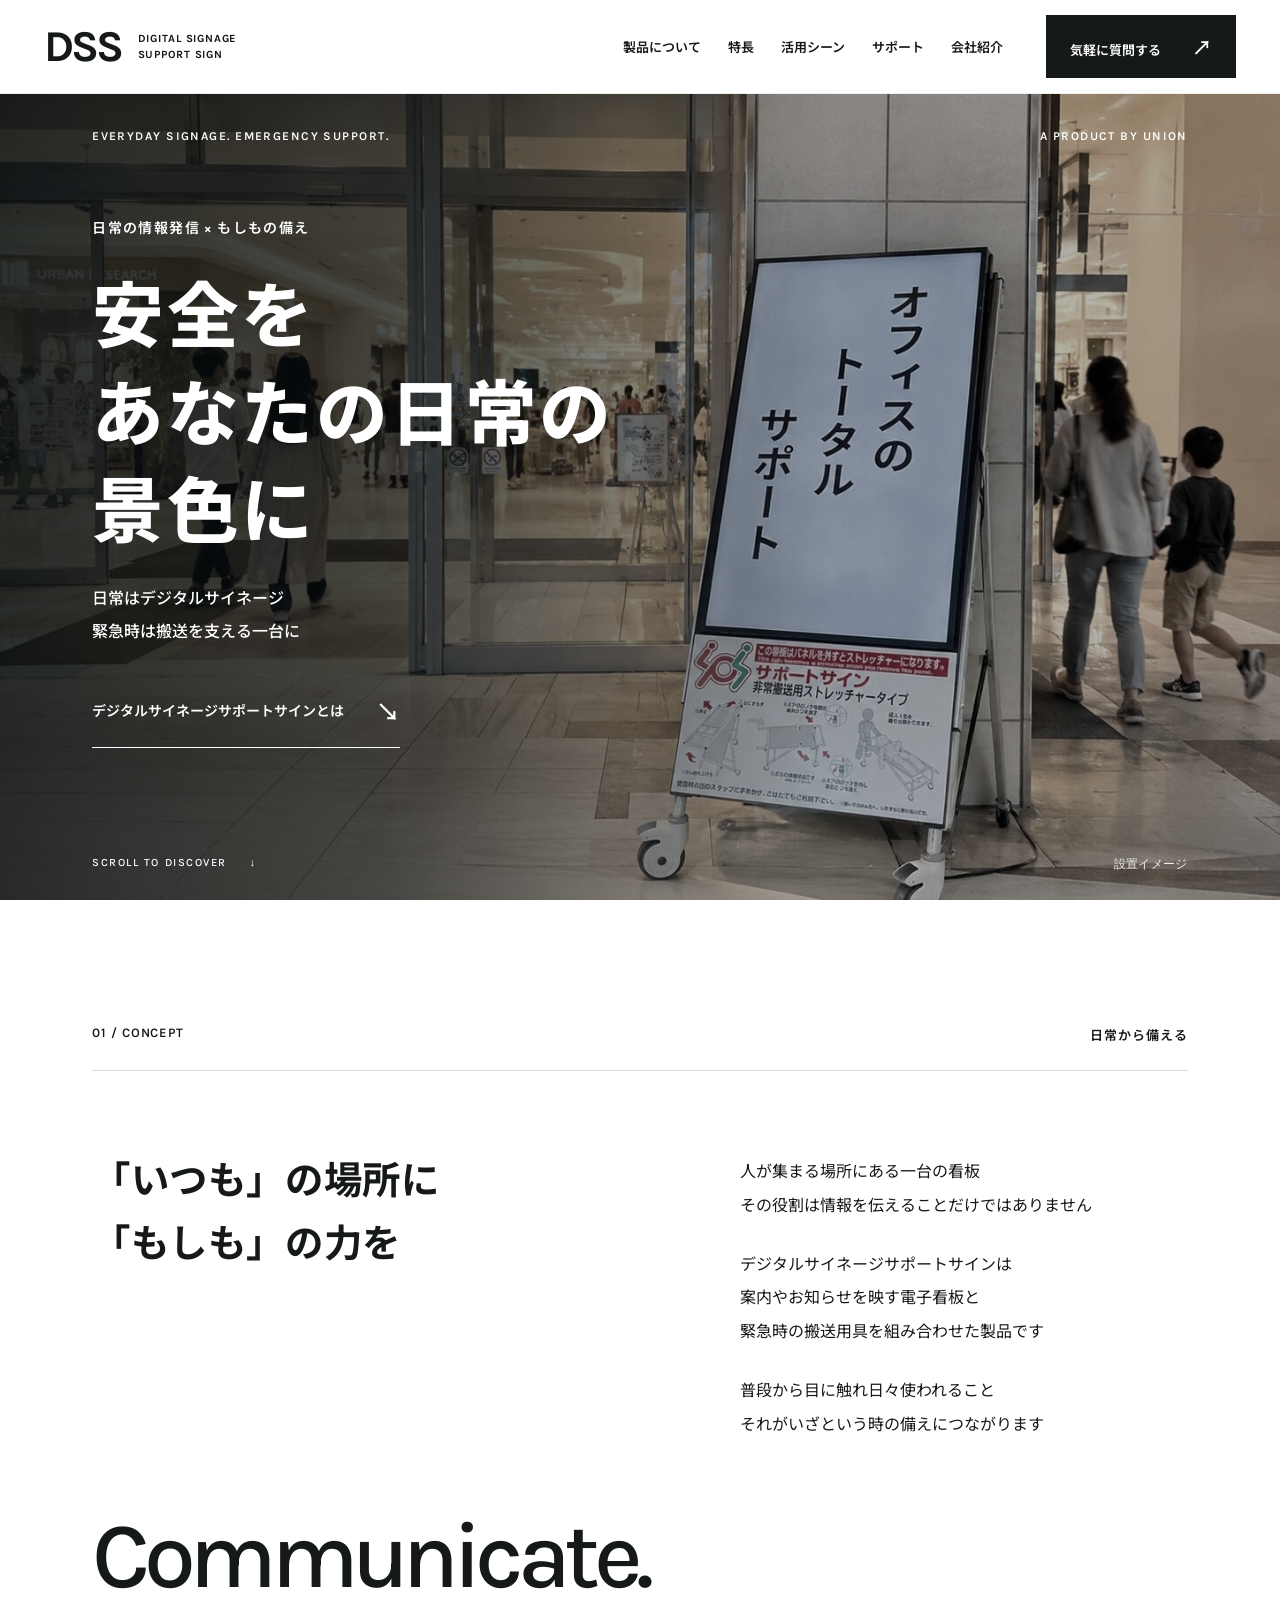
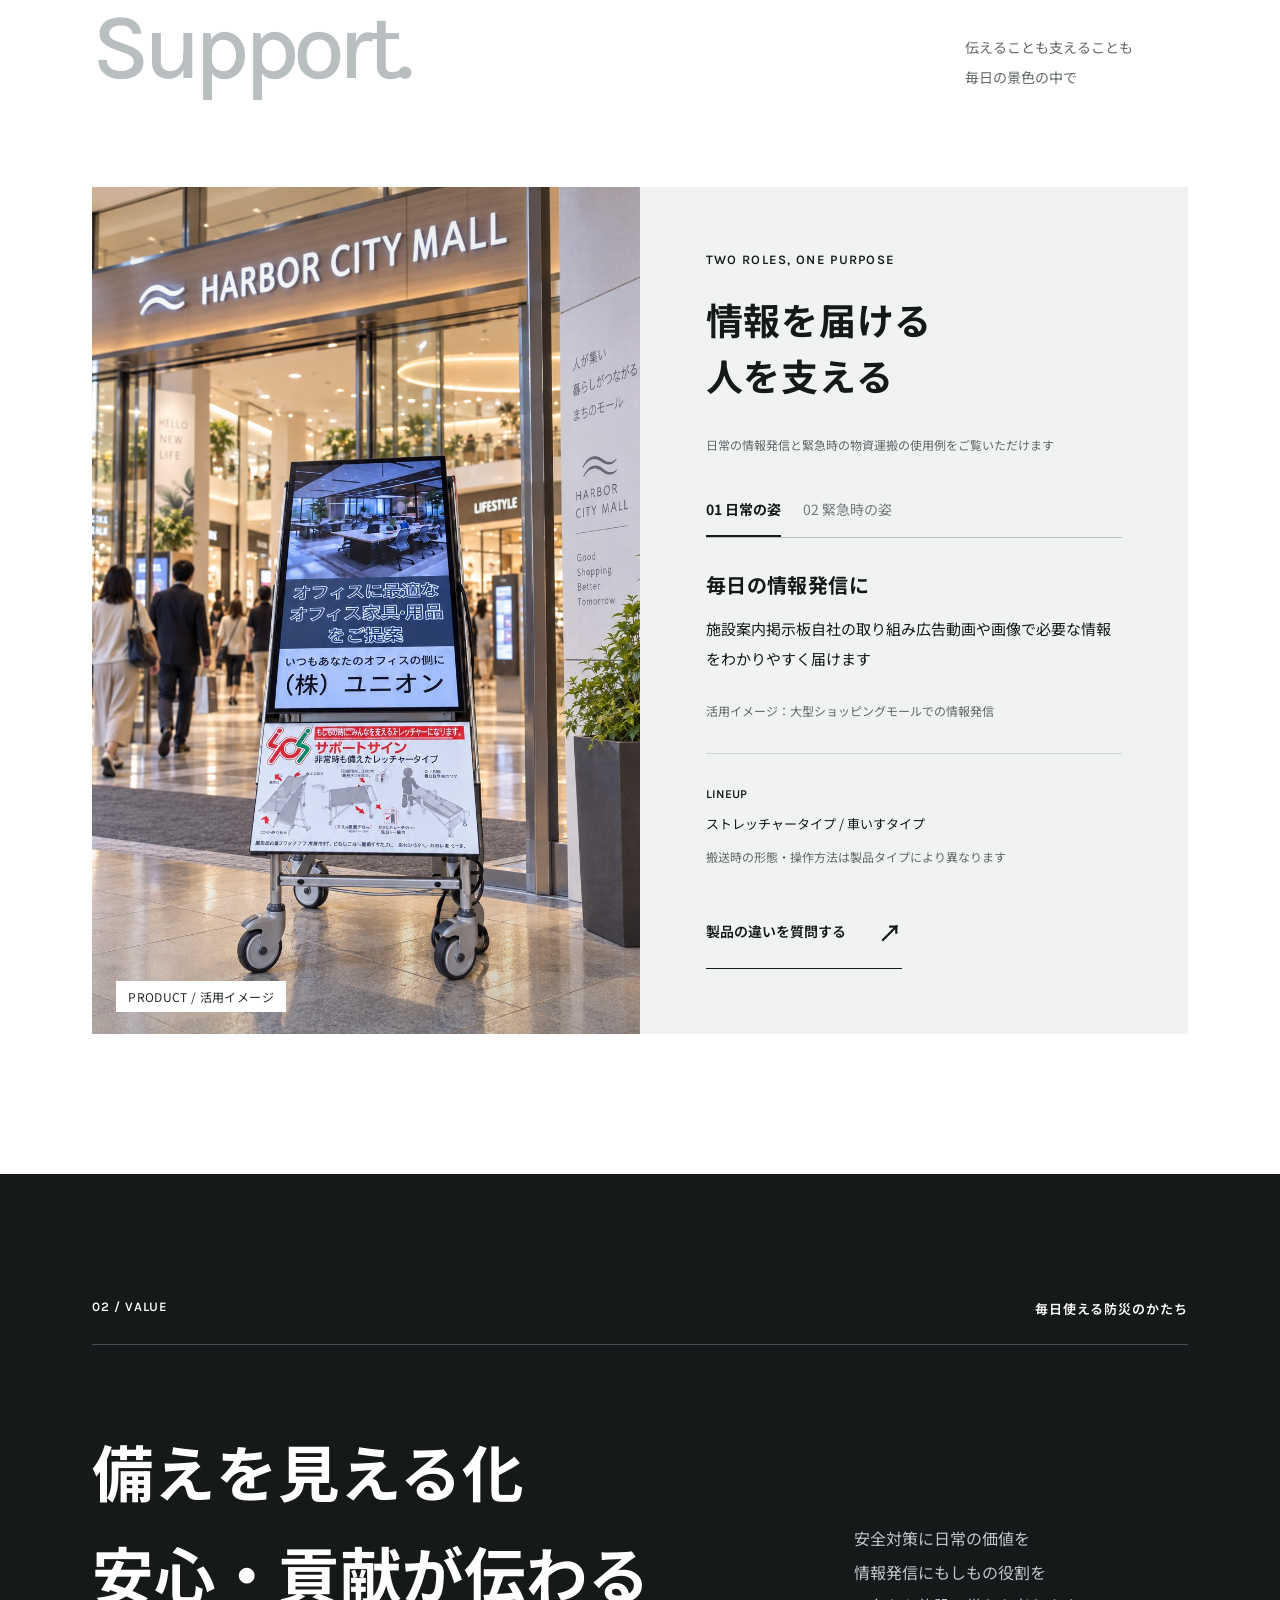
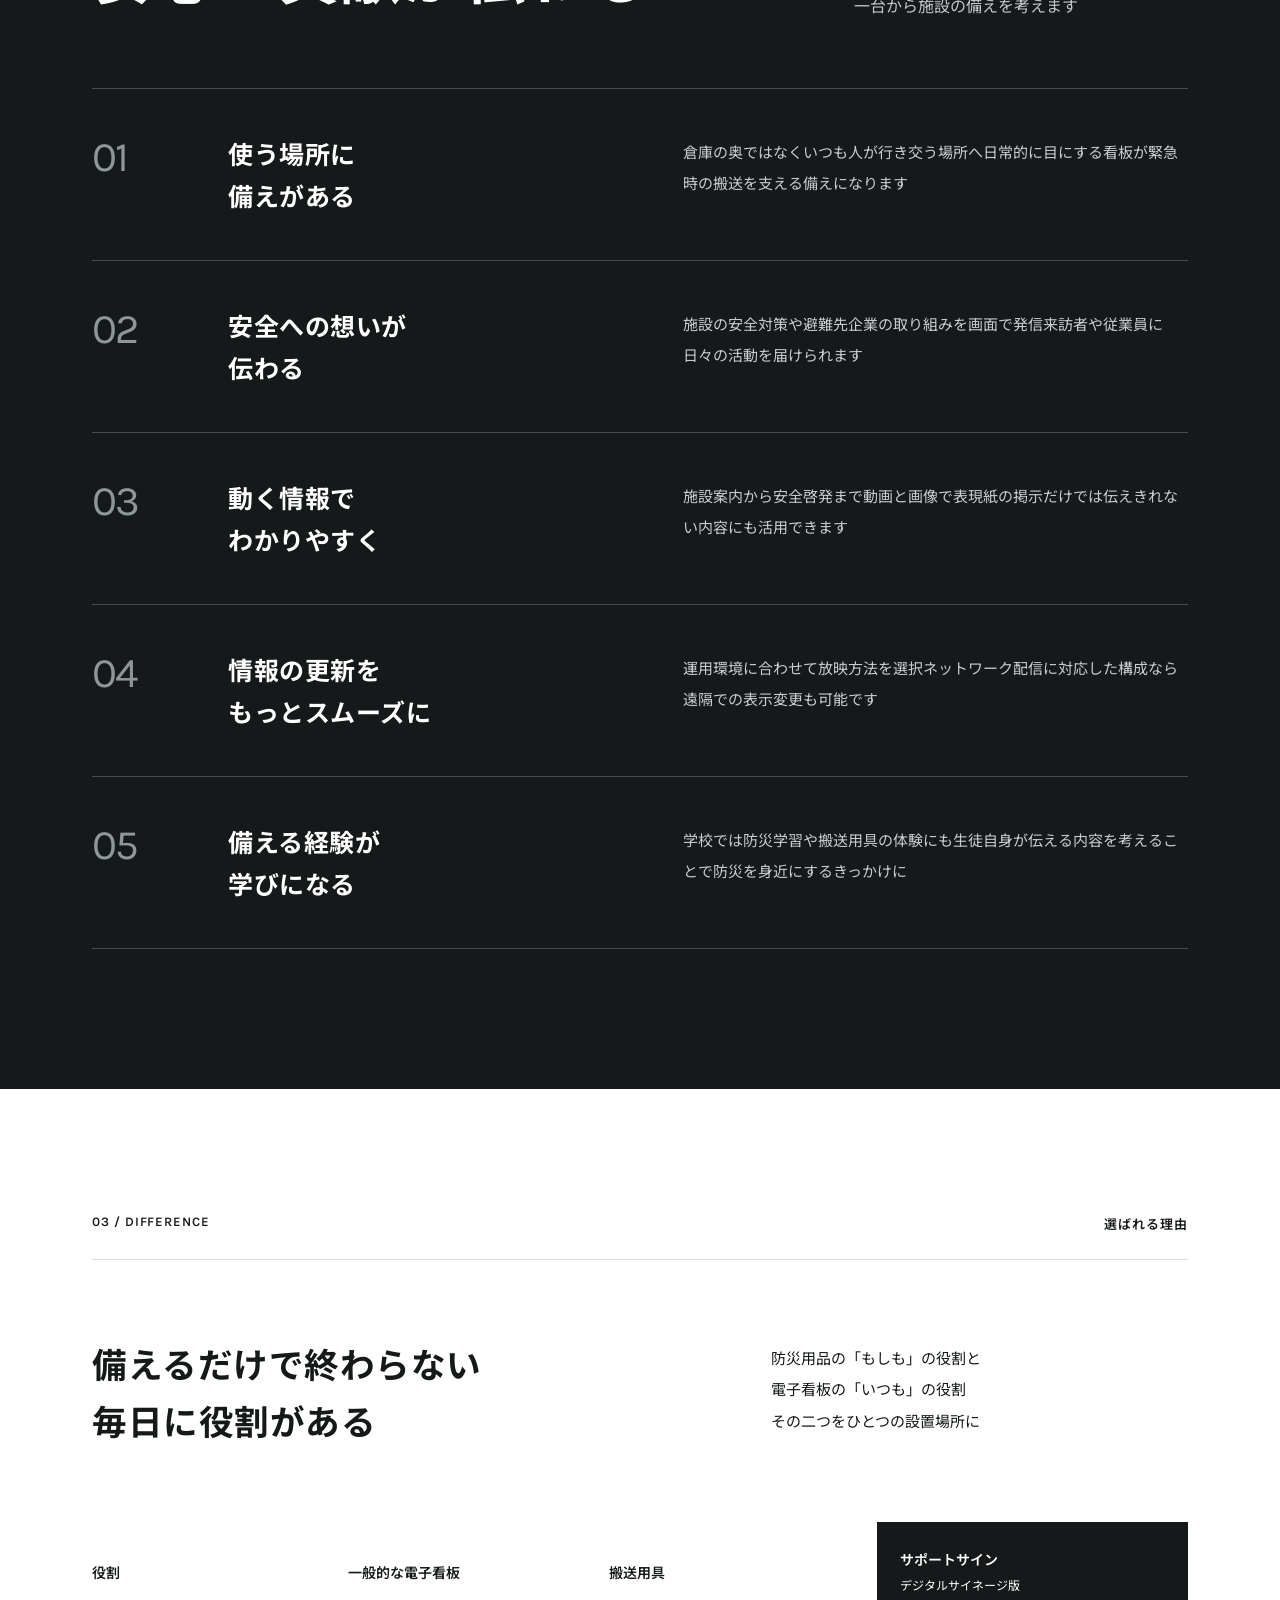
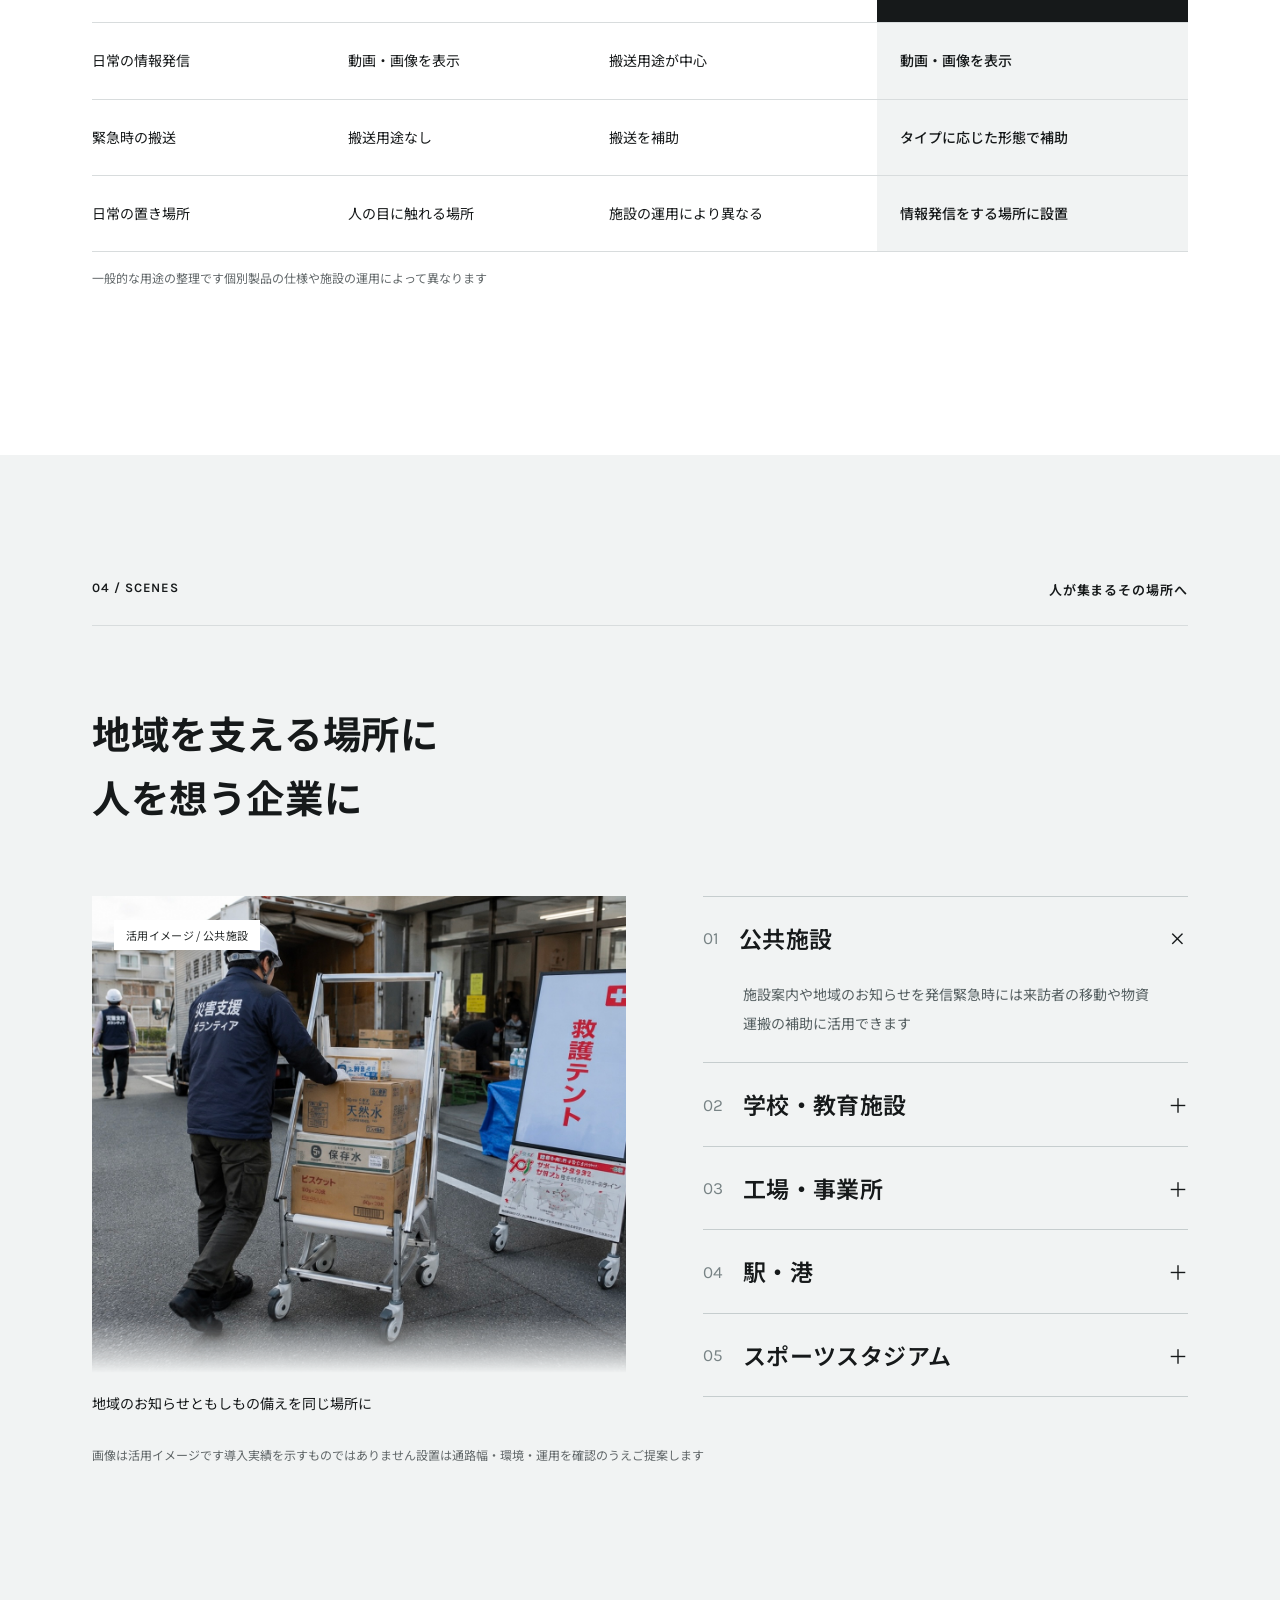
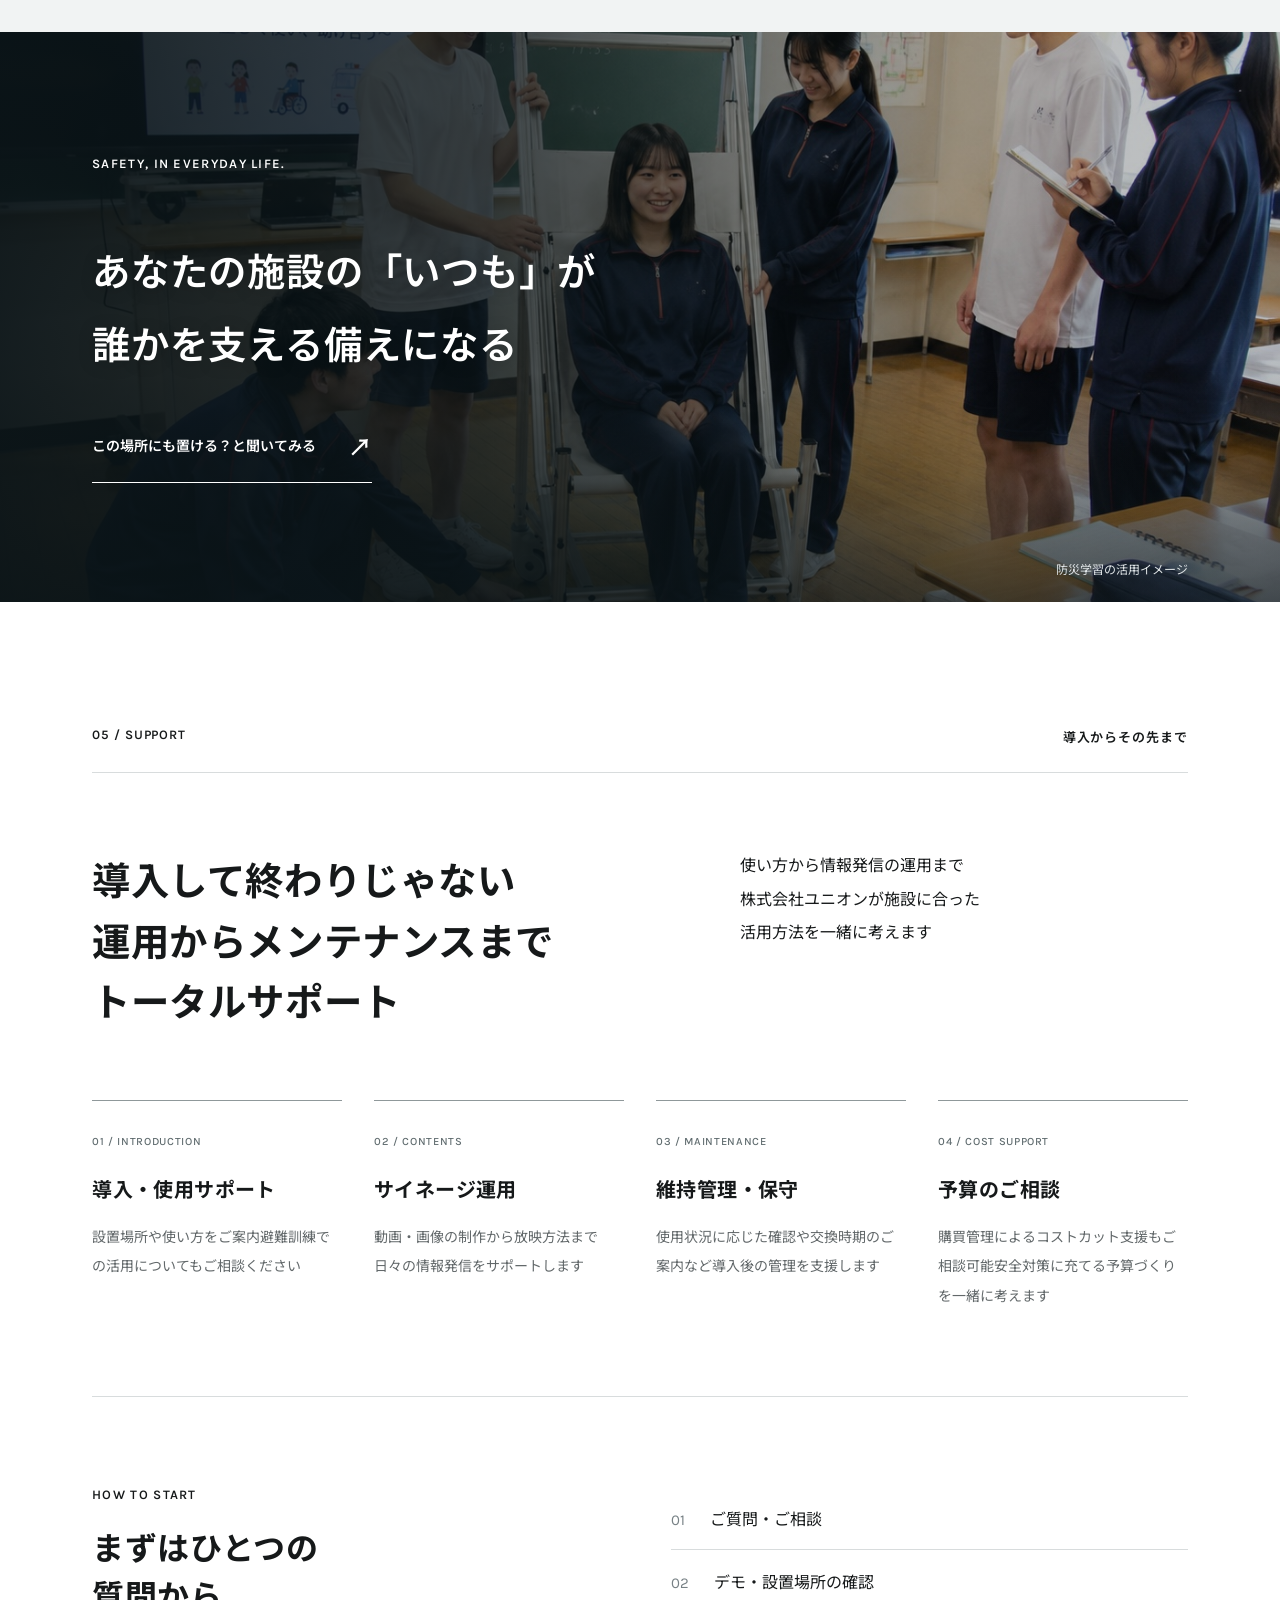
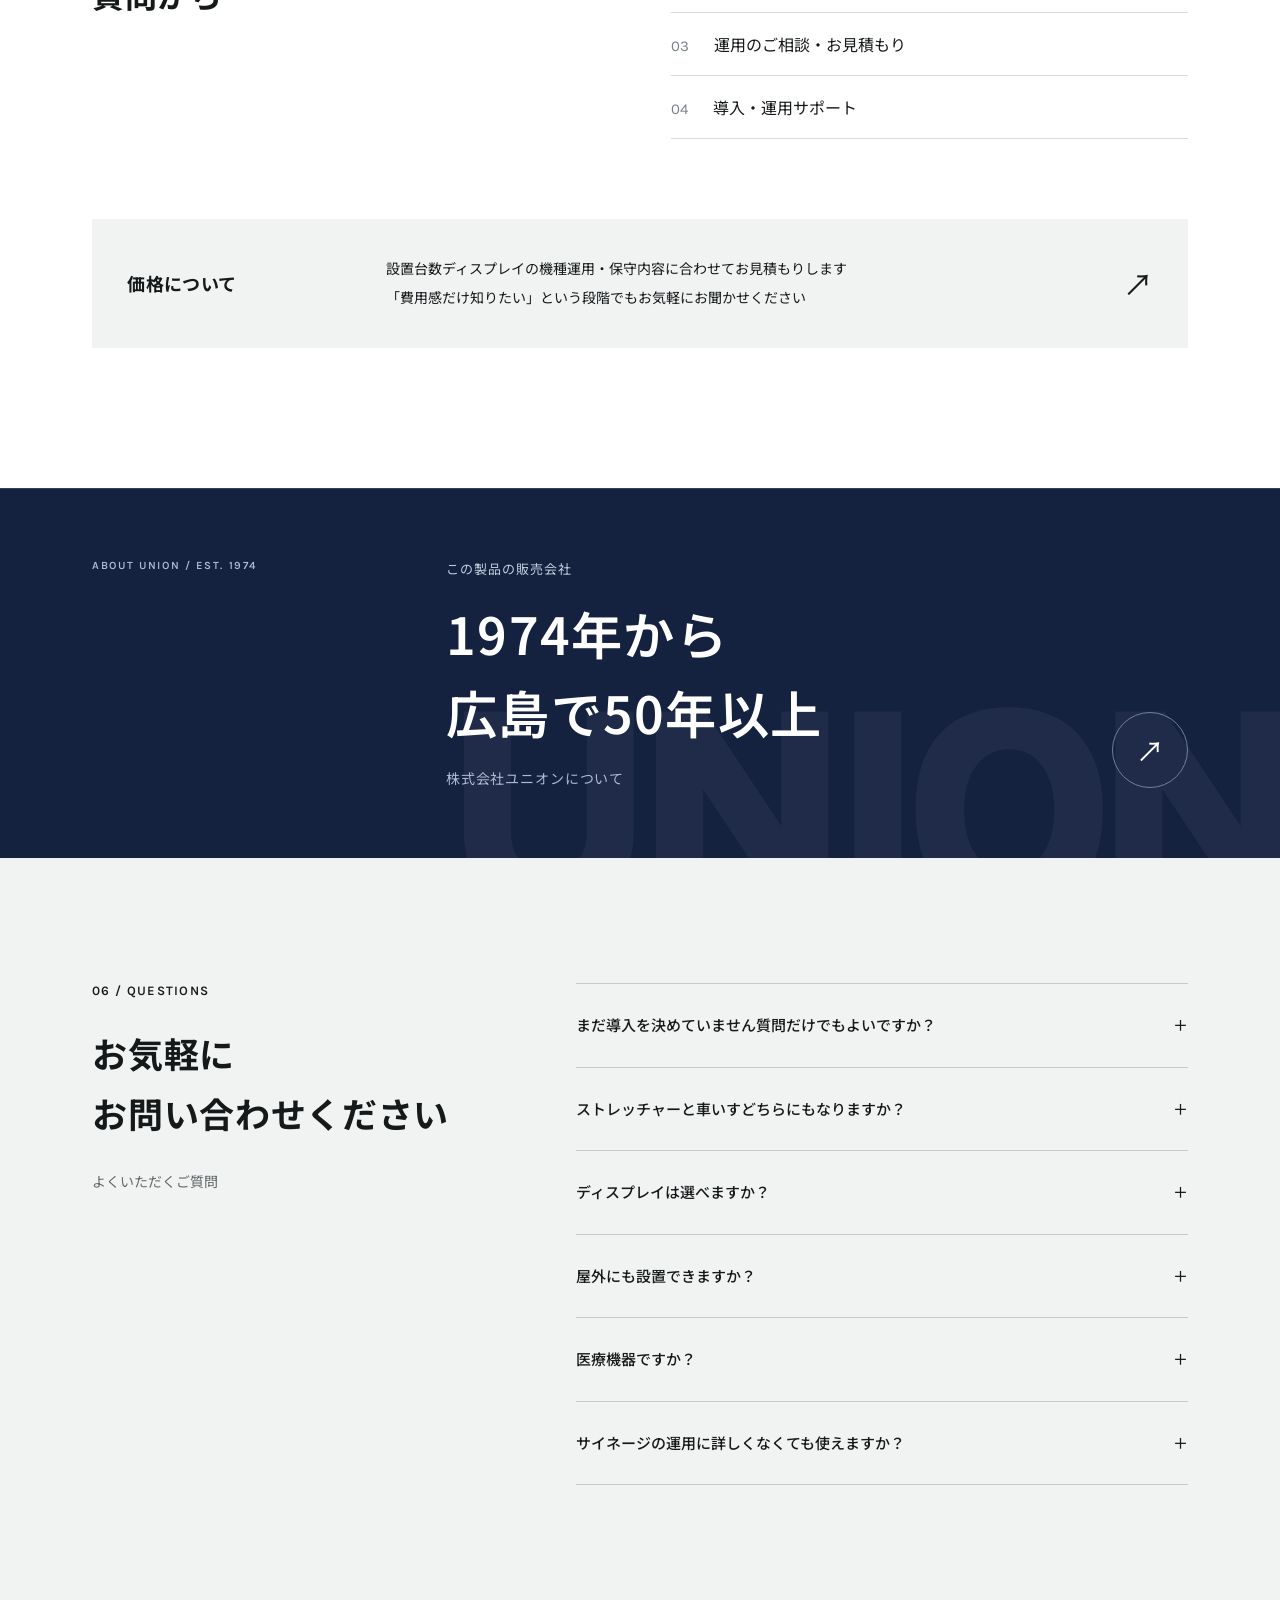
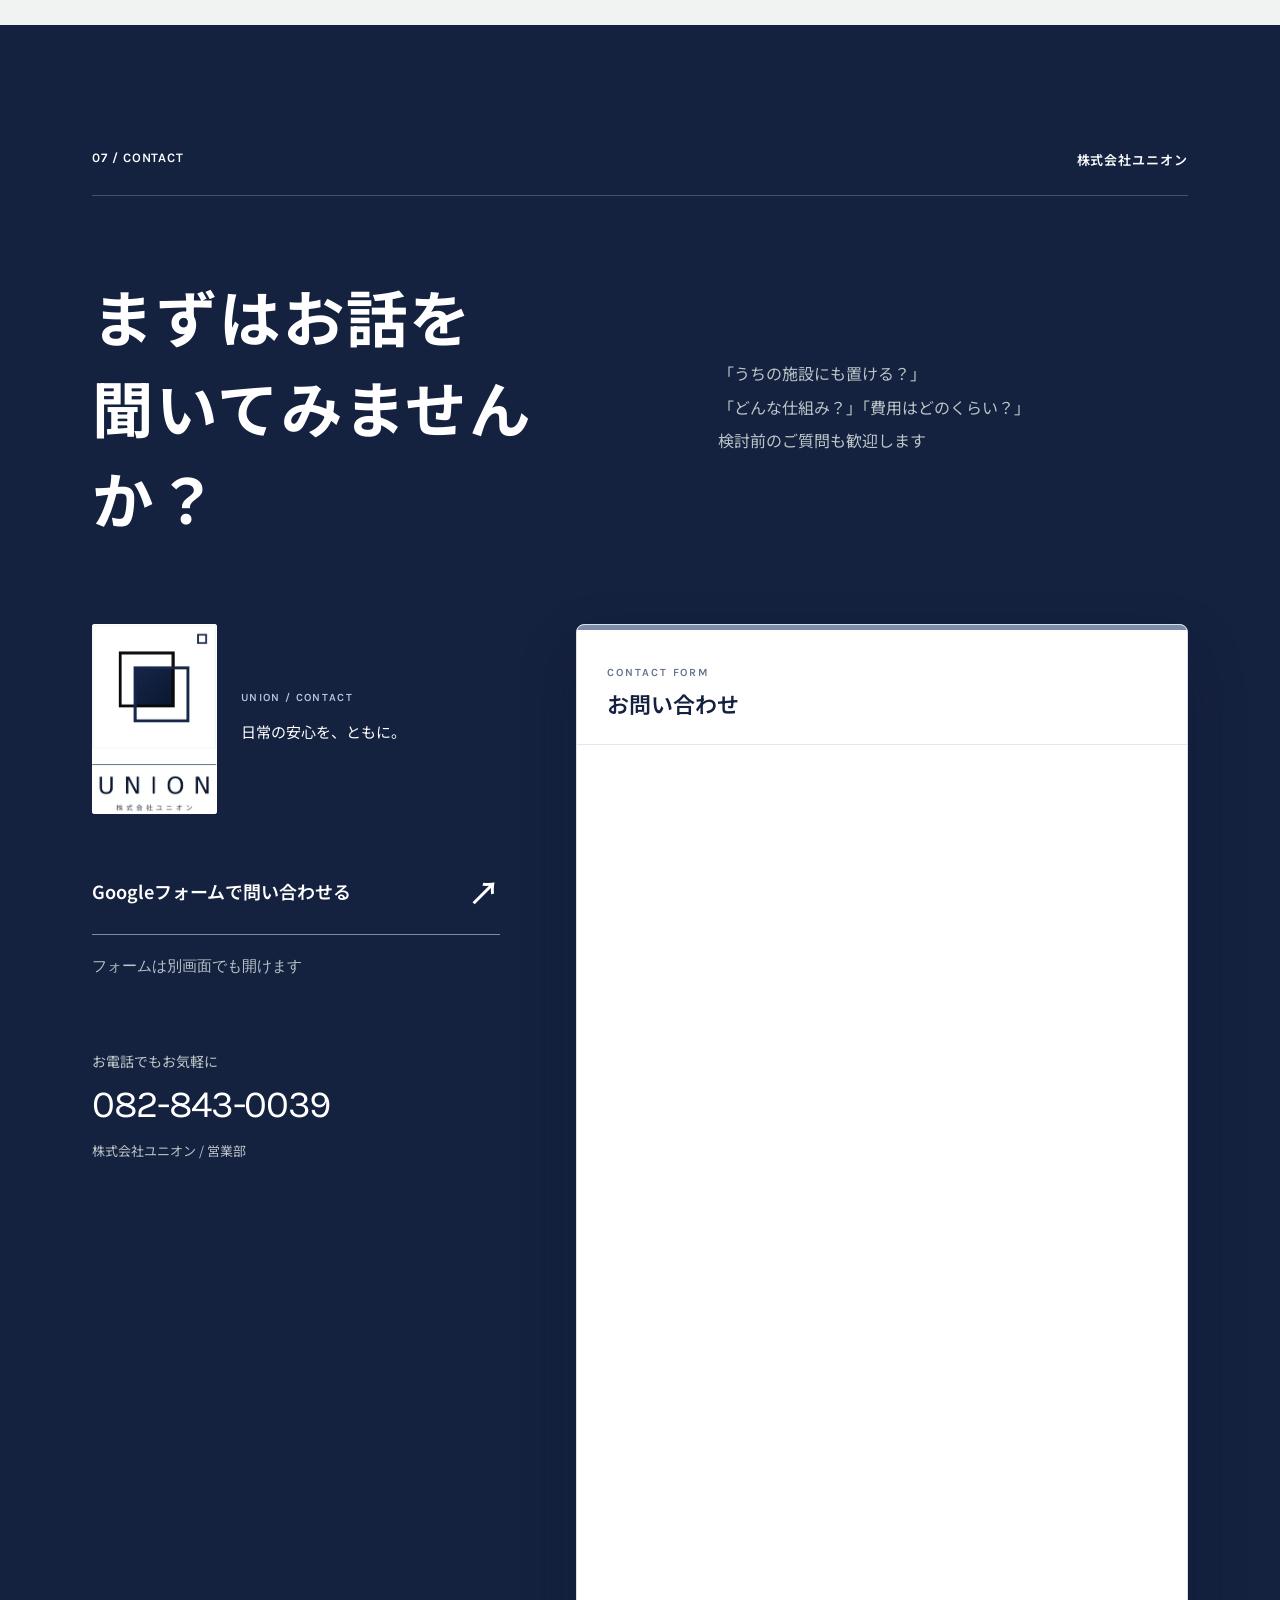
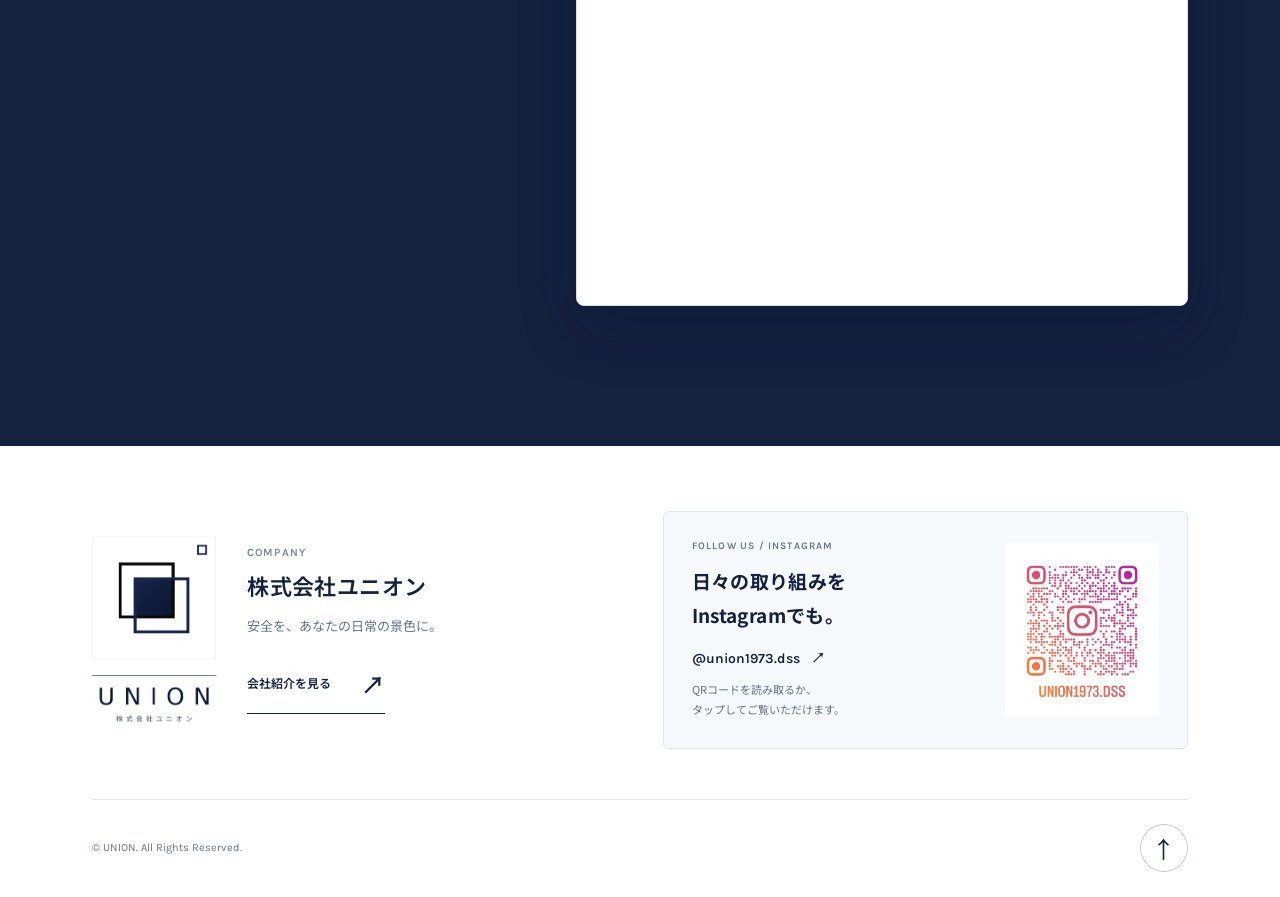
==== index.html @ e6a0b2c6 "Refine Union profile copy typography and hero motion" ====
<!doctype html>
<html lang="ja">
<head><!-- Google tag (gtag.js) -->
<script async src="https://www.googletagmanager.com/gtag/js?id=G-GKJ5CT59DS"></script>
<script>
  window.dataLayer = window.dataLayer || [];
  function gtag(){dataLayer.push(arguments);}
  gtag('js', new Date());

  gtag('config', 'G-GKJ5CT59DS');
</script><meta charset="UTF-8"><meta name="viewport" content="width=device-width,initial-scale=1"><meta name="theme-color" content="#141718"><title>デジタルサイネージサポートサイン｜安全をあなたの日常の景色に｜株式会社ユニオン</title><meta name="description" content="日常はデジタルサイネージ緊急時は搬送を支えるサポートサイン公共施設・学校・工場の情報発信ともしもの備えを一台に株式会社ユニオンへお気軽にご質問ください"><link rel="icon" href="assets/favicon.svg" type="image/svg+xml"><link rel="stylesheet" href="style.css?v=20260916-union1"><script src="app.js" defer></script><meta name="google-site-verification" content="ZKqMYV4-run-HUmm81ju7Zc-xpolC3CdkgN3Vyet49Q" /></head>
<body>
<a class="skip" href="#main">本文へ移動</a>
<header class="header"><a class="brand" href="#" aria-label="DSS トップ"><b>DSS</b><span class="brand-name">DIGITAL SIGNAGE<br>SUPPORT SIGN</span></a><nav class="desktop-nav" aria-label="メインメニュー"><a href="#about">製品について</a><a href="#value">特長</a><a href="#scenes">活用シーン</a><a href="#support">サポート</a><a href="company/">会社紹介</a><a class="header-contact" href="#contact">気軽に質問する <span>↗</span></a></nav><button class="menu-toggle" aria-expanded="false" aria-controls="mobile-nav" aria-label="メニューを開く"><span></span><span></span></button></header>
<nav id="mobile-nav" class="mobile-nav" aria-label="モバイルメニュー" hidden><a href="#about">製品について</a><a href="#value">特長</a><a href="#scenes">活用シーン</a><a href="#support">サポート</a><a href="company/">株式会社ユニオンについて</a><a href="#contact">製品について質問する ↗</a></nav>
<main id="main">
<section class="hero" aria-labelledby="hero-title"><img class="hero-image" src="assets/entrance.jpeg" alt="大型商業施設の入口に設置されたデジタルサイネージサポートサインの活用イメージ" fetchpriority="high"><div class="hero-shade"></div><div class="hero-top"><span>EVERYDAY SIGNAGE. EMERGENCY SUPPORT.</span><span>A PRODUCT BY UNION</span></div><div class="hero-copy"><p class="eyebrow light">日常の情報発信 × もしもの備え</p><h1 id="hero-title">安全を<br>あなたの日常の<br>景色に</h1><p class="hero-description">日常はデジタルサイネージ<br>緊急時は搬送を支える一台に</p><a class="text-link light-link" href="#about">デジタルサイネージサポートサインとは <span>↘</span></a></div><div class="hero-bottom"><a href="#about">SCROLL TO DISCOVER <span>↓</span></a><span>設置イメージ</span></div></section>
<section id="about" class="section about"><div class="section-label"><span>01 / CONCEPT</span><span>日常から備える</span></div><div class="intro-grid"><h2 class="large-heading">「いつも」の場所に<br>「もしも」の力を</h2><div class="intro-copy"><p>人が集まる場所にある一台の看板<br>その役割は情報を伝えることだけではありません</p><p>デジタルサイネージサポートサインは<br class="pc">案内やお知らせを映す電子看板と<br class="pc">緊急時の搬送用具を組み合わせた製品です</p><p>普段から目に触れ日々使われること<br>それがいざという時の備えにつながります</p></div></div><div class="concept-bottom"><span class="large-english">Communicate.<br><i>Support.</i></span><p>伝えることも支えることも<br>毎日の景色の中で</p></div>
<div class="product-showcase"><div class="product-photo"><img id="product-image" src="assets/daily-use-image.jpeg" alt="大型ショッピングモール入口でデジタルサイネージサポートサインを活用するイメージ" loading="lazy"><span class="photo-tag">PRODUCT / 活用イメージ</span></div><div class="product-story"><span class="eyebrow">TWO ROLES, ONE PURPOSE</span><h3>情報を届ける<br>人を支える</h3><p class="small-note">日常の情報発信と緊急時の物資運搬の使用例をご覧いただけます</p><div class="mode-control" role="group" aria-label="製品の用途を切り替え"><button type="button" class="active" data-mode="daily" aria-pressed="true">01 日常の姿</button><button type="button" data-mode="emergency" aria-pressed="false">02 緊急時の姿</button></div><div aria-live="polite"><h4 id="mode-title">毎日の情報発信に</h4><p id="mode-copy">施設案内掲示板自社の取り組み広告動画や画像で必要な情報をわかりやすく届けます</p><p id="mode-note" class="small-note">活用イメージ：大型ショッピングモールでの情報発信</p></div><div class="product-meta"><span>LINEUP</span><p>ストレッチャータイプ / 車いすタイプ</p></div><p class="small-note">搬送時の形態・操作方法は製品タイプにより異なります</p><a class="text-link" href="#contact">製品の違いを質問する <span>↗</span></a></div></div></section>
<section id="value" class="value-section section"><div class="section-label"><span>02 / VALUE</span><span>毎日使える防災のかたち</span></div><div class="value-heading"><h2 class="large-heading">備えを見える化<br>安心・貢献が伝わる</h2><p>安全対策に日常の価値を<br>情報発信にもしもの役割を<br>一台から施設の備えを考えます</p></div><div class="value-rows"><article><span class="row-number">01</span><h3>使う場所に<br>備えがある</h3><p>倉庫の奥ではなくいつも人が行き交う場所へ日常的に目にする看板が緊急時の搬送を支える備えになります</p></article><article><span class="row-number">02</span><h3>安全への想いが<br>伝わる</h3><p>施設の安全対策や避難先企業の取り組みを画面で発信来訪者や従業員に日々の活動を届けられます</p></article><article><span class="row-number">03</span><h3>動く情報で<br>わかりやすく</h3><p>施設案内から安全啓発まで動画と画像で表現紙の掲示だけでは伝えきれない内容にも活用できます</p></article><article><span class="row-number">04</span><h3>情報の更新を<br>もっとスムーズに</h3><p>運用環境に合わせて放映方法を選択ネットワーク配信に対応した構成なら遠隔での表示変更も可能です</p></article><article><span class="row-number">05</span><h3>備える経験が<br>学びになる</h3><p>学校では防災学習や搬送用具の体験にも生徒自身が伝える内容を考えることで防災を身近にするきっかけに</p></article></div></section>
<section class="section difference"><div class="section-label"><span>03 / DIFFERENCE</span><span>選ばれる理由</span></div><div class="intro-grid"><h2 class="large-heading">備えるだけで終わらない<br>毎日に役割がある</h2><p>防災用品の「もしも」の役割と<br>電子看板の「いつも」の役割<br>その二つをひとつの設置場所に</p></div><div class="comparison-wrap"><table><caption class="sr-only">日常の役割と緊急時の役割の比較</caption><thead><tr><th scope="col">役割</th><th scope="col">一般的な電子看板</th><th scope="col">搬送用具</th><th scope="col">サポートサイン<br><span>デジタルサイネージ版</span></th></tr></thead><tbody><tr><th scope="row">日常の情報発信</th><td>動画・画像を表示</td><td>搬送用途が中心</td><td>動画・画像を表示</td></tr><tr><th scope="row">緊急時の搬送</th><td>搬送用途なし</td><td>搬送を補助</td><td>タイプに応じた形態で補助</td></tr><tr><th scope="row">日常の置き場所</th><td>人の目に触れる場所</td><td>施設の運用により異なる</td><td>情報発信をする場所に設置</td></tr></tbody></table></div><p class="small-note">一般的な用途の整理です個別製品の仕様や施設の運用によって異なります</p></section>
<section id="scenes" class="scenes section"><div class="section-label"><span>04 / SCENES</span><span>人が集まるその場所へ</span></div><h2 class="large-heading">地域を支える場所に<br>人を想う企業に</h2><div class="scene-layout"><div class="scene-visual"><img src="assets/community-new.jpeg" alt="地域の支援拠点でサポートサインを活用するイメージ" loading="lazy" id="scene-image"><span class="photo-tag" id="scene-image-label">活用イメージ / 公共施設</span><p id="scene-caption">地域のお知らせともしもの備えを同じ場所に</p></div><div class="scene-list"><details open data-scene="public"><summary><span>01</span><h3>公共施設</h3><i>＋</i></summary><p>施設案内や地域のお知らせを発信緊急時には来訪者の移動や物資運搬の補助に活用できます</p></details><details data-scene="school"><summary><span>02</span><h3>学校・教育施設</h3><i>＋</i></summary><p>行事の案内や生徒の活動を紹介防災学習や車いす体験など日常の学びにもつながります</p></details><details data-scene="factory"><summary><span>03</span><h3>工場・事業所</h3><i>＋</i></summary><p>安全目標連絡事項企業の取り組みを共有従業員や来訪者が集まる場所で搬送への備えも兼ねます</p></details><details data-scene="transport"><summary><span>04</span><h3>駅・港</h3><i>＋</i></summary><p>利用案内や地域の情報を発信人の往来がある十分な設置スペースを確保できる場所への導入をご相談いただけます</p></details><details data-scene="stadium"><summary><span>05</span><h3>スポーツスタジアム</h3><i>＋</i></summary><p>イベント案内や安全啓発の表示に救護拠点の案内と搬送の補助など施設の運用に合わせた活用を考えます</p></details></div></div><p class="small-note">画像は活用イメージです導入実績を示すものではありません設置は通路幅・環境・運用を確認のうえご提案します</p></section>
<section class="statement statement-photo"><img class="statement-image" src="assets/learning-new.jpeg" alt="学校でサポートサインを使った車いす体験のイメージ" loading="lazy" width="1402" height="1122"><div class="statement-overlay" aria-hidden="true"></div><p class="eyebrow">SAFETY, IN EVERYDAY LIFE.</p><h2>あなたの施設の「いつも」が<br>誰かを支える備えになる</h2><a class="text-link light-link" href="#contact">この場所にも置ける？と聞いてみる <span>↗</span></a><span class="statement-photo-label">防災学習の活用イメージ</span></section>
<section id="support" class="section support"><div class="section-label"><span>05 / SUPPORT</span><span>導入からその先まで</span></div><div class="intro-grid"><h2 class="large-heading">導入して終わりじゃない<br>運用からメンテナンスまで<br>トータルサポート</h2><p>使い方から情報発信の運用まで<br>株式会社ユニオンが施設に合った<br>活用方法を一緒に考えます</p></div><div class="support-grid"><article><span>01 / INTRODUCTION</span><h3>導入・使用サポート</h3><p>設置場所や使い方をご案内避難訓練での活用についてもご相談ください</p></article><article><span>02 / CONTENTS</span><h3>サイネージ運用</h3><p>動画・画像の制作から放映方法まで日々の情報発信をサポートします</p></article><article><span>03 / MAINTENANCE</span><h3>維持管理・保守</h3><p>使用状況に応じた確認や交換時期のご案内など導入後の管理を支援します</p></article><article><span>04 / COST SUPPORT</span><h3>予算のご相談</h3><p>購買管理によるコストカット支援もご相談可能安全対策に充てる予算づくりを一緒に考えます</p></article></div><div class="flow"><div><span class="eyebrow">HOW TO START</span><h3>まずはひとつの<br>質問から</h3></div><ol><li><span>01</span>ご質問・ご相談</li><li><span>02</span>デモ・設置場所の確認</li><li><span>03</span>運用のご相談・お見積もり</li><li><span>04</span>導入・運用サポート</li></ol></div><div class="price-note"><h3>価格について</h3><p>設置台数ディスプレイの機種運用・保守内容に合わせてお見積もりします<br>「費用感だけ知りたい」という段階でもお気軽にお聞かせください</p><a href="#contact" aria-label="価格について質問する">↗</a></div></section>
<a class="company-banner" href="company/" aria-label="株式会社ユニオンの会社紹介ページを見る"><span class="company-banner-index">ABOUT UNION / EST. 1974</span><span class="company-banner-copy"><small>この製品の販売会社</small><strong>1974年から<br>広島で50年以上</strong><span>株式会社ユニオンについて</span></span><span class="company-banner-arrow" aria-hidden="true">↗</span></a>
<section id="faq" class="section faq"><div class="faq-heading"><span class="eyebrow">06 / QUESTIONS</span><h2>お気軽に<br>お問い合わせください</h2><p>よくいただくご質問</p></div><div class="faq-list"><details><summary>まだ導入を決めていません質問だけでもよいですか？<span>＋</span></summary><p>もちろんです設置できる場所使い方費用感など気になることからお気軽にご相談ください</p></details><details><summary>ストレッチャーと車いすどちらにもなりますか？<span>＋</span></summary><p>ストレッチャータイプと車いすタイプがあり緊急時の形態や操作は製品タイプにより異なります用途に合うタイプをご案内します</p></details><details><summary>ディスプレイは選べますか？<span>＋</span></summary><p>43〜55インチの範囲でメーカーや機種をご相談いただけます適合する構成と放映方法を設置環境に合わせてご案内します</p></details><details><summary>屋外にも設置できますか？<span>＋</span></summary><p>設置環境と機器の仕様に応じた確認が必要です直射日光や強風が長時間当たる場所は避け通路の安全やスペースを確保できる場所をご相談ください</p></details><details><summary>医療機器ですか？<span>＋</span></summary><p>医療機器ではありません救護活動を補助する搬送用具です使用方法を確認し施設の救護・避難計画に合わせてご活用ください</p></details><details><summary>サイネージの運用に詳しくなくても使えますか？<span>＋</span></summary><p>使い方から動画や画像の制作放映までご相談いただけますご希望の運用に合わせてサポート内容をご提案します</p></details></div></section>
<section id="contact" class="contact section"><div class="section-label"><span>07 / CONTACT</span><span>株式会社ユニオン</span></div><div class="contact-intro"><h2>まずはお話を<br>聞いてみませんか？</h2><p>「うちの施設にも置ける？」<br>「どんな仕組み？」「費用はどのくらい？」<br>検討前のご質問も歓迎します</p></div><div class="contact-grid"><div class="contact-details"><div class="union-signature"><span class="union-logo-crop"><img src="assets/union-logo-original.jpg" alt="株式会社ユニオン ロゴ" width="1675" height="2048" loading="lazy"></span><div><span class="eyebrow">UNION / CONTACT</span><p>日常の安心を、ともに。</p></div></div><a class="contact-mail" href="https://docs.google.com/forms/d/e/1FAIpQLSdQvwUCY77L22IvAKcECpF384Vm-meFKupwjZma_bfVFzkHiA/viewform?usp=publish-editor" target="_blank" rel="noopener noreferrer">Googleフォームで問い合わせる <span>↗</span></a><p class="contact-address">フォームは別画面でも開けます</p><div class="phone"><span>お電話でもお気軽に</span><a href="tel:0828430039">082-843-0039</a><p>株式会社ユニオン / 営業部</p></div></div><div class="google-form-wrap"><div class="form-brand-heading"><span>CONTACT FORM</span><p>お問い合わせ</p></div><iframe src="https://docs.google.com/forms/d/e/1FAIpQLSdQvwUCY77L22IvAKcECpF384Vm-meFKupwjZma_bfVFzkHiA/viewform?embedded=true" title="デジタルサイネージサポートサイン お問い合わせフォーム" loading="lazy">読み込めない場合は、Googleフォームでお問い合わせください。</iframe></div></div></section>
</main>
<footer class="union-footer">
  <div class="union-company">
    <a class="union-logo-crop" href="https://www.bunguno-union.com/" target="_blank" rel="noopener noreferrer" aria-label="株式会社ユニオン 公式サイト（別画面で開く）"><img src="assets/union-logo-original.jpg" alt="株式会社ユニオン ロゴ" width="1675" height="2048" loading="lazy"></a>
    <div class="union-company-copy"><span class="eyebrow">COMPANY</span><h2>株式会社ユニオン</h2><p>安全を、あなたの日常の景色に。</p><a class="text-link" href="company/">会社紹介を見る <span>↗</span></a></div>
  </div>
  <a class="union-instagram" href="https://www.instagram.com/union1973.dss/" target="_blank" rel="noopener noreferrer" aria-label="株式会社ユニオンのInstagramを開く（別画面）">
    <div class="instagram-copy"><span class="eyebrow">FOLLOW US / INSTAGRAM</span><h3>日々の取り組みを<br>Instagramでも。</h3><span class="instagram-handle">@union1973.dss <span aria-hidden="true">↗</span></span><p>QRコードを読み取るか、<br>タップしてご覧いただけます。</p></div>
    <img class="instagram-qr" src="assets/union-instagram-qr.png" alt="Instagram @union1973.dss のQRコード" width="1782" height="2048" loading="lazy">
  </a>
  <div class="union-footer-bottom"><span>© UNION. All Rights Reserved.</span><a class="back-top" href="#" aria-label="ページの先頭へ">↑</a></div>
</footer>
</body></html>
---- style.css ----
@import url('https://fonts.googleapis.com/css2?family=Karla:wght@400;500;600;700;800&family=Noto+Sans+JP:wght@400;500;600;700;800;900&display=swap');
:root{--ink:#16191a;--muted:#62686a;--line:#d8dcdd;--paper:#fff;--silver:#f1f3f3;--pad:7.2vw}*{box-sizing:border-box}html{scroll-behavior:smooth;scroll-padding-top:90px}body{margin:0;background:var(--paper);color:var(--ink);font-family:'Noto Sans JP',sans-serif;font-size:16px;-webkit-font-smoothing:antialiased}a{color:inherit;text-decoration:none}button,input,textarea{font:inherit}button,a,input,textarea,summary{-webkit-tap-highlight-color:transparent}button{cursor:pointer}button:focus-visible,a:focus-visible,summary:focus-visible{outline:2px solid #31727c;outline-offset:6px}img{display:block;max-width:100%}p{line-height:2.1;margin:0 0 1.6rem}h1,h2,h3,h4{margin:0;line-height:1.5;letter-spacing:.02em}button{border:0}::selection{background:#b9cacc;color:#131718}.header{height:94px;padding:0 3.4vw;display:flex;align-items:center;justify-content:space-between;background:#fff;position:sticky;top:0;z-index:50;border-bottom:1px solid #eee}.brand{display:flex;align-items:center;gap:17px}.brand b{font-family:'Karla',sans-serif;font-size:44px;letter-spacing:-3px;line-height:1}.brand b>span{font-size:12px;letter-spacing:0;vertical-align:top;position:relative;top:5px}.brand-name{font-family:'Karla',sans-serif;font-size:11px;font-weight:700;line-height:1.4;letter-spacing:.07em}.desktop-nav{display:flex;gap:27px;align-items:center;font-size:13px;font-weight:600}.desktop-nav>a{position:relative}.desktop-nav>a:not(.header-contact):after{content:'';position:absolute;bottom:-7px;height:1px;left:0;right:100%;background:var(--ink);transition:right .3s}.desktop-nav>a:hover:after{right:0}.header-contact{margin-left:16px;background:var(--ink);color:white;padding:17px 24px}.header-contact span{margin-left:28px;font-size:20px}.menu-toggle{display:none}.hero{min-height:760px;height:calc(100svh - 94px);max-height:1150px;position:relative;color:white;overflow:hidden;background:#262b2b}.hero-image{width:100%;height:100%;position:absolute;inset:0;object-fit:cover;object-position:72% 53%;filter:saturate(.4) brightness(.8);animation:hero-zoom 1.6s ease-out both}.hero-shade{position:absolute;inset:0;background:linear-gradient(90deg,rgba(7,13,15,.81) 0%,rgba(7,13,15,.65) 30%,rgba(7,13,15,.1) 65%)}.hero-top{position:absolute;top:35px;left:var(--pad);right:var(--pad);display:flex;justify-content:space-between;font:600 12px 'Karla',sans-serif;letter-spacing:.12em}.hero-copy{position:relative;padding:120px var(--pad) 90px;max-width:950px}.eyebrow{font-family:'Karla','Noto Sans JP',sans-serif;font-size:13px;font-weight:600;letter-spacing:.1em;display:block}.hero-copy .eyebrow{font-size:14px;margin-bottom:20px}.hero h1{font-size:clamp(48px,5.6vw,86px);font-weight:800;line-height:1.36;letter-spacing:.035em}.hero-description{margin:25px 0 26px;font-size:16px;font-weight:500}.text-link{display:inline-flex;align-items:center;gap:32px;font-size:14px;font-weight:600;padding:15px 0;border-bottom:1px solid currentColor;max-width:100%;line-height:1.8}.text-link span{font-size:24px;transition:transform .25s}.text-link:hover span{transform:translate(4px,-4px)}.hero-bottom{position:absolute;bottom:27px;left:var(--pad);right:var(--pad);display:flex;justify-content:space-between;font:500 11px 'Karla',sans-serif;letter-spacing:.14em}.hero-bottom>a span{margin-left:18px}.hero-bottom>span{font-size:12px;letter-spacing:.03em;color:#eee}.section{padding:125px var(--pad) 140px}.section-label{display:flex;justify-content:space-between;font:600 13px 'Karla','Noto Sans JP',sans-serif;letter-spacing:.07em;padding-bottom:26px;border-bottom:1px solid var(--line);margin-bottom:75px}.intro-grid{display:grid;grid-template-columns:1.2fr 1fr;gap:10%;align-items:start}.large-heading{font-size:clamp(30px,3vw,47px);font-weight:700;line-height:1.65;letter-spacing:.015em}.intro-copy{padding-top:8px}.intro-copy p{font-size:16px}.concept-bottom{display:flex;justify-content:space-between;align-items:end;margin:45px 0 95px}.large-english{font:500 clamp(55px,7.3vw,110px)/.97 'Karla',sans-serif;letter-spacing:-.07em}.large-english i{font-style:normal;color:#b9bfc1}.concept-bottom p{font-size:14px;color:var(--muted);margin:0 5% 0 0}.product-showcase{display:grid;grid-template-columns:1fr 1fr;background:var(--silver)}.product-photo{position:relative;background:#e2e5e5;min-height:680px;display:flex;align-items:center;justify-content:center;padding:28px}.product-photo img{width:100%;height:630px;object-fit:contain}.photo-tag{position:absolute;left:24px;bottom:22px;font-size:12px;letter-spacing:.03em;background:#fff;color:#252929;padding:7px 12px}.product-story{padding:65px 12%}.product-story h3{font-size:37px;margin:25px 0 30px}.mode-control{display:flex;margin:0 0 32px;border-bottom:1px solid #bcc1c1;gap:22px}.mode-control button{background:none;color:#747b7c;padding:16px 0;font-size:14px;border-bottom:2px solid transparent}.mode-control button.active{border-color:var(--ink);color:var(--ink);font-weight:700}.product-story h4{font-size:20px;margin-bottom:14px}.product-story p{font-size:15px;line-height:2}.product-story .small-note{font-size:12px}.small-note{font-size:12px;line-height:1.9;color:var(--muted)}.product-meta{border-top:1px solid #cdd2d2;padding-top:25px;margin-top:30px}.product-meta>span{font:600 12px 'Karla',sans-serif}.product-meta p{font-size:13px;margin:8px 0}.value-section{background:var(--ink);color:white;--line:#454a4c}.value-heading{display:flex;justify-content:space-between;align-items:end;margin-bottom:65px}.value-heading h2{font-size:clamp(42px,4.8vw,72px)}.value-heading>p{margin:0 10% 0 0;color:#c0c7c9}.value-rows article{display:grid;grid-template-columns:.24fr 1fr 1.2fr;gap:35px;border-top:1px solid #454a4c;padding:43px 0;align-items:start}.value-rows article:last-child{border-bottom:1px solid #454a4c}.row-number{font:400 42px 'Karla',sans-serif;color:#8d979a;letter-spacing:-.04em}.value-rows h3{font-size:25px;line-height:1.7}.value-rows p{color:#c7cdce;font-size:15px;margin:4px 0 0}.difference .intro-grid{margin-bottom:60px;gap:5%;grid-template-columns:1.5fr 1fr}.difference .large-heading{font-size:clamp(27px,2.7vw,43px)}.difference .intro-grid>p{font-size:15px;padding-top:7px}.comparison-wrap{overflow-x:auto}table{border-collapse:collapse;width:100%;text-align:left;font-size:14px}th,td{padding:25px 23px;border-bottom:1px solid var(--line);font-weight:400;line-height:1.8}th:first-child{padding-left:0;min-width:160px}thead th{font-size:14px;font-weight:600}thead th:last-child{background:var(--ink);color:#fff}thead th span{font-size:12px;font-weight:400}tbody td:last-child{background:var(--silver);font-weight:500}td{min-width:180px}.difference>.small-note{margin-top:15px}.scenes{background:var(--silver)}.scene-layout{display:grid;grid-template-columns:1.1fr 1fr;gap:7%;margin-top:68px}.scene-visual{position:relative;align-self:start}.scene-visual img{width:100%;aspect-ratio:1.12;object-fit:cover}.scene-visual .photo-tag{top:24px;bottom:auto;left:22px;font-size:11px}.scene-visual p{font-size:14px;margin-top:16px}.scene-list details{border-top:1px solid #c6cdce}.scene-list details:last-child{border-bottom:1px solid #c6cdce}.scene-list summary{padding:24px 0;display:flex;align-items:center;gap:20px;cursor:pointer;list-style:none}.scene-list summary>span{font:400 17px 'Karla',sans-serif;color:#788385}.scene-list h3{font-size:23px;font-weight:600}.scene-list i{margin-left:auto;font-size:20px;font-style:normal;font-weight:400;transition:transform .2s}.scene-list details[open] i{transform:rotate(45deg)}.scene-list details p{font-size:14px;margin:0 30px 24px 40px;color:#555f61}.scene-list summary::-webkit-details-marker,summary::-webkit-details-marker{display:none}.statement{position:relative;overflow:hidden;background:#242a2c;color:#fff;padding:130px var(--pad) 170px;text-align:center}.statement h2{font-size:clamp(25px,3.3vw,48px);line-height:1.9;font-weight:600;margin:30px 0}.statement .text-link{position:relative;z-index:1}.statement-word{font:700 21vw/.8 'Karla',sans-serif;color:#303739;position:absolute;bottom:-15px;left:50%;transform:translateX(-50%);pointer-events:none;letter-spacing:-.065em}.statement>h2,.statement>.eyebrow{position:relative;z-index:1}.support .intro-grid{margin-bottom:70px}.support-grid{display:grid;grid-template-columns:repeat(4,1fr);gap:32px}.support-grid article{border-top:1px solid #8f989a;padding-top:25px}.support-grid article>span{font:500 11px 'Karla',sans-serif;letter-spacing:.06em;color:#606c6f}.support-grid h3{font-size:20px;margin:24px 0 18px}.support-grid p{font-size:14px;color:var(--muted)}.flow{display:grid;grid-template-columns:1fr 1.1fr;gap:10%;padding-top:90px;margin-top:60px;border-top:1px solid var(--line)}.flow h3{font-size:32px;margin-top:20px}.flow ol{list-style:none;padding:0;margin:0}.flow li{padding:19px 0;border-bottom:1px solid var(--line);font-size:16px}.flow li span{font:400 15px 'Karla',sans-serif;margin-right:25px;color:#778185}.price-note{display:grid;grid-template-columns:1fr 3fr auto;gap:20px;align-items:center;margin-top:80px;background:var(--silver);padding:35px}.price-note h3{font-size:18px}.price-note p{font-size:14px;margin:0}.price-note a{font-size:30px}.faq{background:var(--silver);display:grid;grid-template-columns:1fr 1.5fr;gap:7%}.faq-heading h2{font-size:35px;line-height:1.7;margin:25px 0}.faq-heading p{font-size:14px;color:var(--muted)}.faq-list details{border-bottom:1px solid #c6ccce}.faq-list details:first-child{border-top:1px solid #c6ccce}.faq-list summary{list-style:none;cursor:pointer;display:flex;justify-content:space-between;gap:20px;font-size:15px;font-weight:500;line-height:1.9;padding:27px 0}.faq-list summary span{transition:transform .2s;flex-shrink:0}.faq-list details[open] summary span{transform:rotate(45deg)}.faq-list details p{font-size:14px;color:#566064;line-height:2;padding-right:24px}.contact{background:#151a1c;color:#fff;--line:#41494b}.contact-intro{display:grid;grid-template-columns:1.1fr 1fr;gap:10%;align-items:center;margin-bottom:80px}.contact h2{font-size:clamp(42px,5.7vw,78px);line-height:1.5;letter-spacing:.04em}.contact-intro p{font-size:16px;color:#bbc4c7;margin:0}.contact-grid{display:grid;grid-template-columns:1fr 1fr;gap:13%}.contact-mail{display:flex;justify-content:space-between;align-items:center;font-size:23px;font-weight:600;padding:20px 0;border-bottom:1px solid #788287}.contact-mail span{font-size:32px}.contact-address{font-family:'Karla',sans-serif;font-size:15px;color:#bac5c9;margin-top:16px;overflow-wrap:anywhere}.phone{margin-top:65px}.phone>span{font-size:14px;color:#bec7c9}.phone>a{font:400 clamp(29px,3vw,42px) 'Karla',sans-serif;display:block;margin-top:10px;letter-spacing:-.035em}.phone>p{font-size:13px;color:#bcc4c8;margin-top:10px}.form-intro{font-size:14px;color:#b9c4c8}.contact label{display:block;font-size:14px;margin-top:24px}.contact label span{font-size:11px;color:#a0acb1;margin-left:13px}input,textarea{width:100%;background:transparent;color:#fff;border:0;border-bottom:1px solid #566268;border-radius:0;padding:14px 0;font-size:15px;resize:vertical;outline-offset:4px}input::placeholder,textarea::placeholder{color:#859197}form button{background:#fff;color:#171c1d;display:flex;align-items:center;justify-content:space-between;padding:18px 23px;width:100%;font-size:15px;font-weight:500;margin:27px 0 13px;transition:background .2s}form button:hover{background:#d5e1e4}form button span{font-size:23px}.contact .small-note{color:#aebbc0;font-size:12px}#form-status{font-size:13px;color:#dae6e9;margin:10px 0}footer{padding:55px var(--pad);display:flex;align-items:center;gap:70px}footer>div{margin-left:auto;display:flex;flex-direction:column;gap:13px;font-size:13px}footer>div>span{font:400 11px 'Karla',sans-serif;color:#6c797f}.back-top{border:1px solid #c3cacc;border-radius:50%;height:48px;width:48px;display:grid;place-items:center;font-size:23px}.sr-only,.skip{position:absolute;width:1px;height:1px;padding:0;margin:-1px;overflow:hidden;clip:rect(0,0,0,0)}.skip:focus{clip:auto;width:auto;height:auto;top:0;left:0;z-index:100;background:#fff;padding:20px}.mobile-nav[hidden]{display:none}.mobile-nav{background:#fff;padding:25px 7vw;position:fixed;top:76px;left:0;right:0;z-index:45;border-bottom:1px solid #ddd;box-shadow:0 15px 30px #0001}.mobile-nav a{display:block;padding:16px 0;font-size:17px}.reveal-ready{opacity:0;transform:translateY(20px);transition:opacity .7s ease,transform .7s ease}.reveal-ready.visible{opacity:1;transform:none}@keyframes hero-zoom{from{transform:scale(1.035);opacity:.3}to{transform:scale(1);opacity:1}}
@media(min-width:1700px){:root{--pad:max(7.2vw,calc((100vw - 1460px)/2))}.hero-copy{max-width:1150px}}@media(max-width:1100px){.desktop-nav{gap:17px;font-size:12px}.brand-name{display:none}.header-contact{margin-left:0;padding:15px}.header-contact span{margin-left:10px}.hero h1{font-size:64px}.product-story{padding:45px 9%}.product-story h3{font-size:30px}.support-grid{grid-template-columns:repeat(2,1fr)}.contact-grid{gap:8%}.product-photo{min-height:610px}.product-photo img{height:560px}.scene-list h3{font-size:20px}.scene-list summary{gap:13px}}
@media(max-width:760px){:root{--pad:7vw}.header{height:76px;padding:0 6vw}.brand b{font-size:38px}.brand-name{display:block;font-size:9px}.brand{gap:12px}.desktop-nav{display:none}.menu-toggle{display:flex;flex-direction:column;justify-content:center;gap:7px;width:45px;height:45px;background:none;padding:8px}.menu-toggle span{display:block;height:1px;background:var(--ink);width:100%;transition:transform .2s}.menu-toggle[aria-expanded=true] span:first-child{transform:translateY(4px) rotate(45deg)}.menu-toggle[aria-expanded=true] span:last-child{transform:translateY(-4px) rotate(-45deg)}.hero{height:auto;min-height:780px}.hero-image{object-position:66% center}.hero-shade{background:linear-gradient(90deg,#0c1315dd 0%,#0c131584 55%,#0c131533),linear-gradient(0deg,#0c1315aa,transparent 35%)}.hero-top{top:26px;font-size:10px}.hero-top span:last-child{display:none}.hero-copy{padding:112px var(--pad) 105px;max-width:100%}.hero h1{font-size:clamp(39px,9.3vw,62px);line-height:1.5;letter-spacing:.005em}.hero-copy .eyebrow{font-size:12px}.hero-description{font-size:14px;margin:27px 0}.hero .text-link{font-size:12px;gap:15px}.hero-bottom{font-size:10px;bottom:25px}.hero-bottom>span{font-size:10px}.section{padding:80px var(--pad) 90px}.section-label{font-size:11px;gap:20px;margin-bottom:45px;padding-bottom:20px}.section-label span:last-child{font-size:11px}.intro-grid{grid-template-columns:1fr;gap:30px}.large-heading{font-size:29px;line-height:1.7}.intro-copy p{font-size:15px}.concept-bottom{margin:35px 0 55px;align-items:end;gap:15px}.large-english{font-size:55px}.concept-bottom p{font-size:11px;margin:0}.product-showcase{grid-template-columns:1fr}.product-photo{min-height:0;padding:25px 30px}.product-photo img{height:460px;width:100%}.product-story{padding:35px 25px 45px}.product-story h3{font-size:29px}.mode-control button{font-size:13px}.photo-tag{font-size:10px;left:15px;bottom:16px}.value-heading{display:block;margin-bottom:35px}.value-heading h2{font-size:42px}.value-heading>p{margin:30px 0 0;font-size:14px}.value-rows article{grid-template-columns:35px 1fr;gap:10px 18px;padding:30px 0}.row-number{font-size:28px}.value-rows h3{font-size:22px}.value-rows p{grid-column:2;font-size:14px;margin-top:8px}.difference .intro-grid{grid-template-columns:1fr;gap:25px;margin-bottom:30px}.difference .large-heading{font-size:26px}table{font-size:12px}th,td{padding:20px 14px}th:first-child{min-width:125px}td{min-width:150px}thead th{font-size:12px}.scene-layout{grid-template-columns:1fr;gap:30px;margin-top:35px}.scene-visual img{aspect-ratio:1.2}.scene-visual .photo-tag{font-size:10px;top:15px;left:15px}.scene-list summary{padding:20px 0}.scene-list h3{font-size:21px}.scenes .small-note{margin-top:25px}.statement{padding:80px var(--pad) 110px}.statement h2{font-size:23px;line-height:1.9;letter-spacing:0}.statement .eyebrow{font-size:11px}.statement .text-link{font-size:12px;gap:20px}.statement-word{font-size:22vw;bottom:0}.support-grid{grid-template-columns:1fr;gap:18px}.support-grid h3{margin:16px 0 12px}.support-grid p{margin-bottom:18px}.support .intro-grid{margin-bottom:35px}.support .intro-grid>p{font-size:15px}.flow{grid-template-columns:1fr;padding-top:45px;margin-top:25px;gap:28px}.flow h3{font-size:28px}.flow li{font-size:14px}.price-note{grid-template-columns:1fr auto;margin-top:45px;padding:25px}.price-note p{grid-column:1;font-size:13px}.price-note a{grid-column:2;grid-row:1 / 3}.faq{grid-template-columns:1fr;gap:25px}.faq-heading h2{font-size:30px;margin:20px 0}.faq-heading p{margin-bottom:0}.faq-list summary{font-size:14px;padding:23px 0}.contact-intro{grid-template-columns:1fr;gap:30px;margin-bottom:45px}.contact h2{font-size:43px}.contact-intro p{font-size:14px}.contact-grid{grid-template-columns:1fr;gap:40px}.contact-mail{font-size:21px}.phone{margin-top:30px}.phone>a{font-size:36px}.contact-form{margin-top:25px}footer{padding:40px var(--pad);gap:25px;flex-wrap:wrap}footer .brand-name{display:none}footer>div{gap:10px}footer>div>a{font-size:12px}.back-top{width:40px;height:40px}.pc{display:none}}@media(prefers-reduced-motion:reduce){html{scroll-behavior:auto}*,*:before,*:after{animation:none!important;transition:none!important}.reveal-ready{opacity:1;transform:none}}

/* Photography: retain the product detail and blend edges into the page */
.product-photo{isolation:isolate;background:#e2e5e5}
.product-photo:after{content:'';position:absolute;inset:0;pointer-events:none;background:linear-gradient(0deg,rgba(18,27,30,.22),transparent 24%,transparent 80%,rgba(18,27,30,.08));z-index:1}
.product-photo .photo-tag{z-index:2}
.scene-visual{isolation:isolate}
.scene-visual img{mask-image:linear-gradient(#000 88%,transparent 100%);-webkit-mask-image:linear-gradient(#000 88%,transparent 100%)}
.statement-photo{isolation:isolate;min-height:570px;display:flex;flex-direction:column;align-items:flex-start;justify-content:center;text-align:left;padding-block:110px}
.statement-image{position:absolute;inset:0;width:100%;height:100%;object-fit:cover;object-position:center 45%;z-index:-3}
.statement-overlay{position:absolute;inset:0;z-index:-2;background:linear-gradient(90deg,rgba(10,20,24,.95),rgba(10,20,24,.78) 38%,rgba(10,20,24,.27) 75%),linear-gradient(0deg,rgba(10,20,24,.65),transparent 40%)}
.statement-photo h2{font-size:clamp(25px,3vw,44px);text-shadow:0 2px 18px #0003}
.statement-photo-label{position:absolute;bottom:25px;right:var(--pad);font-size:12px;color:#e0e5e7}
@media(max-width:760px){.statement-photo{min-height:560px;padding-top:220px;padding-bottom:80px}.statement-image{object-position:57% center}.statement-overlay{background:linear-gradient(0deg,rgba(10,20,24,.97),rgba(10,20,24,.75) 40%,rgba(10,20,24,.13) 85%)}.statement-photo h2{font-size:clamp(21px,5.5vw,30px);margin-block:20px}.statement-photo-label{font-size:12px}.product-photo img{object-fit:contain}}
/* Responsive quality pass */
html,body{max-width:100%;overflow-x:clip}
body{min-width:320px;overflow-wrap:break-word}
.hero-copy{width:auto;max-width:none;padding-right:48vw}
.support .intro-grid .large-heading{font-size:clamp(28px,3vw,44px);line-height:1.58}
.contact h2{font-size:clamp(36px,4.8vw,68px);line-height:1.48}

@media(min-width:1920px){
  .hero{max-height:1120px}
  .hero-image{object-position:68% 52%}
  .hero h1{font-size:92px}
  .hero-copy{padding-top:145px}
  .section{padding-top:150px;padding-bottom:165px}
}

@media(min-width:761px) and (max-width:900px){
  :root{--pad:6vw}
  .hero{min-height:700px}
  .hero h1{font-size:clamp(50px,7.7vw,64px)}
  .intro-grid,.difference .intro-grid,.scene-layout,.faq,.contact-intro,.contact-grid,.flow{grid-template-columns:1fr}
  .intro-grid,.difference .intro-grid,.contact-intro{gap:34px}
  .product-showcase{grid-template-columns:1fr}
  .product-photo{min-height:560px}
  .product-photo img{height:520px}
  .scene-layout{gap:42px}
  .scene-visual img{aspect-ratio:1.45}
  .faq{gap:40px}
  .contact-grid{gap:65px}
  .flow{gap:35px}
}

@media(max-width:760px){
  .hero{height:calc(100svh - 76px);min-height:640px;max-height:900px}
  .hero-image{object-position:67% center}
  .hero-copy{display:flex;min-height:100%;flex-direction:column;justify-content:center;padding:92px var(--pad) 105px}
  .hero h1{font-size:clamp(36px,9.3vw,54px)}
  .value-heading h2{font-size:clamp(32px,9vw,42px);line-height:1.55}
  .support .intro-grid .large-heading{font-size:clamp(25px,7.1vw,32px);line-height:1.65}
  .faq-heading h2{font-size:clamp(27px,7.7vw,34px)}
  .contact h2{font-size:clamp(34px,9.5vw,46px);line-height:1.55}
}

@media(max-width:480px){
  :root{--pad:6.4vw}
  .header{padding-inline:5vw}
  .brand b{font-size:34px}
  .brand-name{font-size:8px}
  .hero{min-height:620px}
  .hero-top{left:var(--pad);right:var(--pad)}
  .hero-copy{padding-top:82px;padding-bottom:92px}
  .hero h1{font-size:clamp(33px,10vw,43px);line-height:1.48}
  .hero-description{font-size:13px;line-height:1.9}
  .hero .text-link{max-width:92%;line-height:1.65}
  .section{padding-top:68px;padding-bottom:76px}
  .section-label{align-items:flex-start;margin-bottom:38px}
  .large-heading{font-size:clamp(25px,7.5vw,30px)}
  .large-english{font-size:clamp(43px,13vw,55px)}
  .concept-bottom{align-items:flex-start;flex-direction:column}
  .product-photo{padding-inline:18px}
  .product-photo img{height:390px}
  .product-story{padding-inline:20px}
  .mode-control{gap:14px}
  .mode-control button{font-size:12px}
  .value-rows article{grid-template-columns:30px 1fr;gap:8px 14px}
  .value-rows h3{font-size:20px}
  .scene-list summary{gap:12px}
  .scene-list h3{font-size:19px}
  .statement{padding-top:68px;padding-bottom:95px}
  .statement h2{font-size:21px}
  .price-note{grid-template-columns:1fr auto;padding:22px 20px}
  .contact-mail{font-size:18px}
  .phone>a{font-size:32px}
  footer>div{width:100%;margin-left:0;order:3}
  footer .back-top{margin-left:auto}
}

@media(max-width:360px){
  .hero h1{font-size:32px}
  .hero-top,.hero-bottom{font-size:9px}
  .hero-bottom>span{display:none}
  .value-heading h2{font-size:clamp(26px,8.3vw,30px)}
  .support .intro-grid .large-heading{font-size:clamp(21px,6.6vw,24px)}
  .faq-heading h2{font-size:24px}
  .contact h2{font-size:clamp(28px,9vw,32px)}
  .contact-mail{font-size:16px}
}

@media(max-height:680px) and (min-width:761px){
  .hero{min-height:600px;height:calc(100svh - 94px)}
  .hero-copy{padding-top:85px;padding-bottom:75px}
  .hero h1{font-size:clamp(44px,6.2vh,58px)}
  .hero-description{margin-block:16px}
}

@media(max-height:620px) and (max-width:760px){
  .hero{min-height:560px}
  .hero-copy{justify-content:flex-start;padding-top:76px}
  .hero h1{font-size:clamp(30px,8.5vw,38px);line-height:1.4}
  .hero-description{margin-block:14px}
}

/* Fill the photograph frame in both product modes at every viewport width */
.product-showcase .product-photo{padding:0;overflow:hidden}
.product-showcase .product-photo img{position:absolute;inset:0;display:block;width:100%;height:100%;max-width:none;object-fit:cover;object-position:center}
@media(max-width:900px){
  .product-showcase .product-photo{min-height:0;aspect-ratio:4 / 5}
}

/* Embedded Google Form */
.google-form-wrap{background:#fff;overflow:hidden;min-height:720px}
.google-form-wrap iframe{display:block;width:100%;height:720px;border:0;background:#fff}
@media(max-width:760px){
  .google-form-wrap{min-height:760px}
  .google-form-wrap iframe{height:760px}
}

/* UNION contact and company identity */
.contact{background:#14213f;color:#fff;--line:#45516a}
.contact .contact-grid{grid-template-columns:minmax(0,.8fr) minmax(0,1.2fr);gap:7%;align-items:start}
.contact-details{min-width:0}
.union-signature{display:flex;align-items:center;gap:24px;margin-bottom:34px}
.union-logo-crop{position:relative;display:block;flex:0 0 auto;width:125px;height:190px;overflow:hidden;background:#fff}
.union-logo-crop img{position:absolute;width:372px;max-width:none;height:auto;left:-124px;top:-115px}
.union-signature .union-logo-crop{border-radius:3px}
.union-signature .eyebrow{font-size:11px;color:#bac6dc;letter-spacing:.12em}
.union-signature p{font-size:15px;margin:12px 0 0}
.contact-mail{font-size:18px;border-color:#7f8ba4;gap:16px}
.contact-mail:hover{color:#d9e3f7}
.google-form-wrap{min-width:0;background:#fff;border:1px solid #d9dfe9;border-radius:8px;box-shadow:0 24px 60px #070f252b;overflow:hidden}
.form-brand-heading{color:#14213f;padding:27px 30px 24px;border-bottom:1px solid #e4e8ee;border-top:5px solid #7c8dac;background:#fff}
.form-brand-heading>span{font:600 11px 'Karla',sans-serif;letter-spacing:.16em;color:#61708c}
.form-brand-heading p{font-size:22px;font-weight:600;margin:6px 0 0;line-height:1.5}
.google-form-wrap iframe{height:1160px}
footer.union-footer{padding:65px var(--pad) 25px;display:grid;grid-template-columns:minmax(0,1fr) minmax(0,1fr);gap:45px;color:#14213f;background:#fff}
footer.union-footer>div{margin:0;order:initial;width:auto;display:flex;font-size:inherit}
footer.union-footer .union-company{flex-direction:row;gap:30px;align-items:center}
.union-company-copy .eyebrow{color:#778298;font-size:11px}
.union-company-copy h2{font-size:22px;margin-top:10px;font-weight:600}
.union-company-copy p{font-size:13px;color:#67728a;margin:10px 0 0}
.union-company-copy .text-link{font-size:12px;padding:8px 0;gap:30px;margin-top:14px}
.union-instagram{display:flex;align-items:center;justify-content:space-between;gap:24px;padding:28px;border:1px solid #dfe4ed;background:#f7f8fb;border-radius:6px;transition:border-color .2s}
.union-instagram:hover{border-color:#14213f}
.instagram-copy{min-width:0}
.instagram-copy>.eyebrow{font-size:10px;letter-spacing:.12em;color:#66728a}
.instagram-copy h3{font-size:19px;line-height:1.8;margin:12px 0}
.instagram-handle{font:600 14px 'Karla',sans-serif;white-space:nowrap}
.instagram-handle>span{margin-left:8px}
.instagram-copy p{font-size:11px;color:#67728a;line-height:1.8;margin:12px 0 0}
.instagram-qr{width:154px;height:auto;flex:0 0 auto;background:white;border:8px solid white;border-radius:4px}
footer.union-footer .union-footer-bottom{grid-column:1/-1;flex-direction:row;justify-content:space-between;align-items:center;border-top:1px solid #e4e8ee;padding-top:24px;margin-top:5px}
.union-footer-bottom>span{font:400 11px 'Karla',sans-serif;color:#67728a}
@media(max-width:1100px){footer.union-footer{grid-template-columns:1fr}.union-instagram{max-width:620px;width:100%}}
@media(max-width:900px){.contact .contact-grid{grid-template-columns:1fr;gap:38px}.contact-details{display:grid;grid-template-columns:1fr 1fr;gap:0 24px}.union-signature{grid-row:1/4;margin:0}.contact-mail{font-size:16px}.contact-address{font-size:12px}.phone{margin-top:20px}}
@media(max-width:600px){.contact-details{display:block}.union-signature{margin-bottom:24px;gap:20px}.contact-mail{font-size:17px}.form-brand-heading{padding:22px}.google-form-wrap iframe{height:1280px}footer.union-footer{padding-top:42px;gap:30px}footer.union-footer .union-company{gap:20px}.union-company-copy h2{font-size:19px}.union-company-copy p{font-size:11px}.union-instagram{padding:20px;gap:14px}.instagram-qr{width:135px}.instagram-copy h3{font-size:16px}.instagram-copy>.eyebrow{font-size:9px}.instagram-handle{font-size:13px}}
@media(max-width:380px){.union-instagram{padding:16px;gap:10px}.instagram-qr{width:115px}.instagram-copy h3{font-size:14px}.instagram-handle{font-size:11px}footer.union-footer .union-company{gap:14px}.union-company-copy h2{font-size:17px}.union-company-copy p{font-size:10px}}

/* Link to the separate company profile page */
.company-banner{position:relative;display:grid;grid-template-columns:.65fr 1.35fr auto;align-items:end;gap:5vw;min-height:370px;padding:70px var(--pad);overflow:hidden;background:#14213f;color:#fff;border-top:1px solid #34415e;transition:background-color .35s ease}
.company-banner:before{content:'UNION';position:absolute;right:-.03em;bottom:-.34em;font:800 clamp(150px,23vw,370px)/1 'Karla',sans-serif;letter-spacing:-.08em;color:#fff;opacity:.045;pointer-events:none}
.company-banner:hover{background:#1b2b52}
.company-banner-index{align-self:start;font:600 11px 'Karla',sans-serif;letter-spacing:.15em;color:#aebbd2}
.company-banner-copy{position:relative;z-index:1;display:flex;flex-direction:column;gap:16px}
.company-banner-copy small{font-size:13px;color:#c4cede;letter-spacing:.08em}
.company-banner-copy strong{font-size:clamp(28px,4vw,58px);font-weight:600;line-height:1.55;letter-spacing:.025em}
.company-banner-copy>span{font-size:14px;color:#aebbd2;letter-spacing:.06em}
.company-banner-arrow{position:relative;z-index:1;display:grid;place-items:center;width:76px;height:76px;border:1px solid #73809a;border-radius:50%;font-size:28px;transition:transform .3s ease,background .3s ease}
.company-banner:hover .company-banner-arrow{transform:translate(5px,-5px);background:#fff;color:#14213f}
@media(max-width:760px){.company-banner{grid-template-columns:1fr auto;gap:32px;min-height:350px;padding:56px var(--pad)}.company-banner-index{grid-column:1/-1}.company-banner-copy strong{font-size:clamp(25px,7.5vw,34px);line-height:1.5}.company-banner-copy>span{font-size:13px}.company-banner-arrow{width:58px;height:58px;font-size:22px}.company-banner:before{font-size:46vw}}
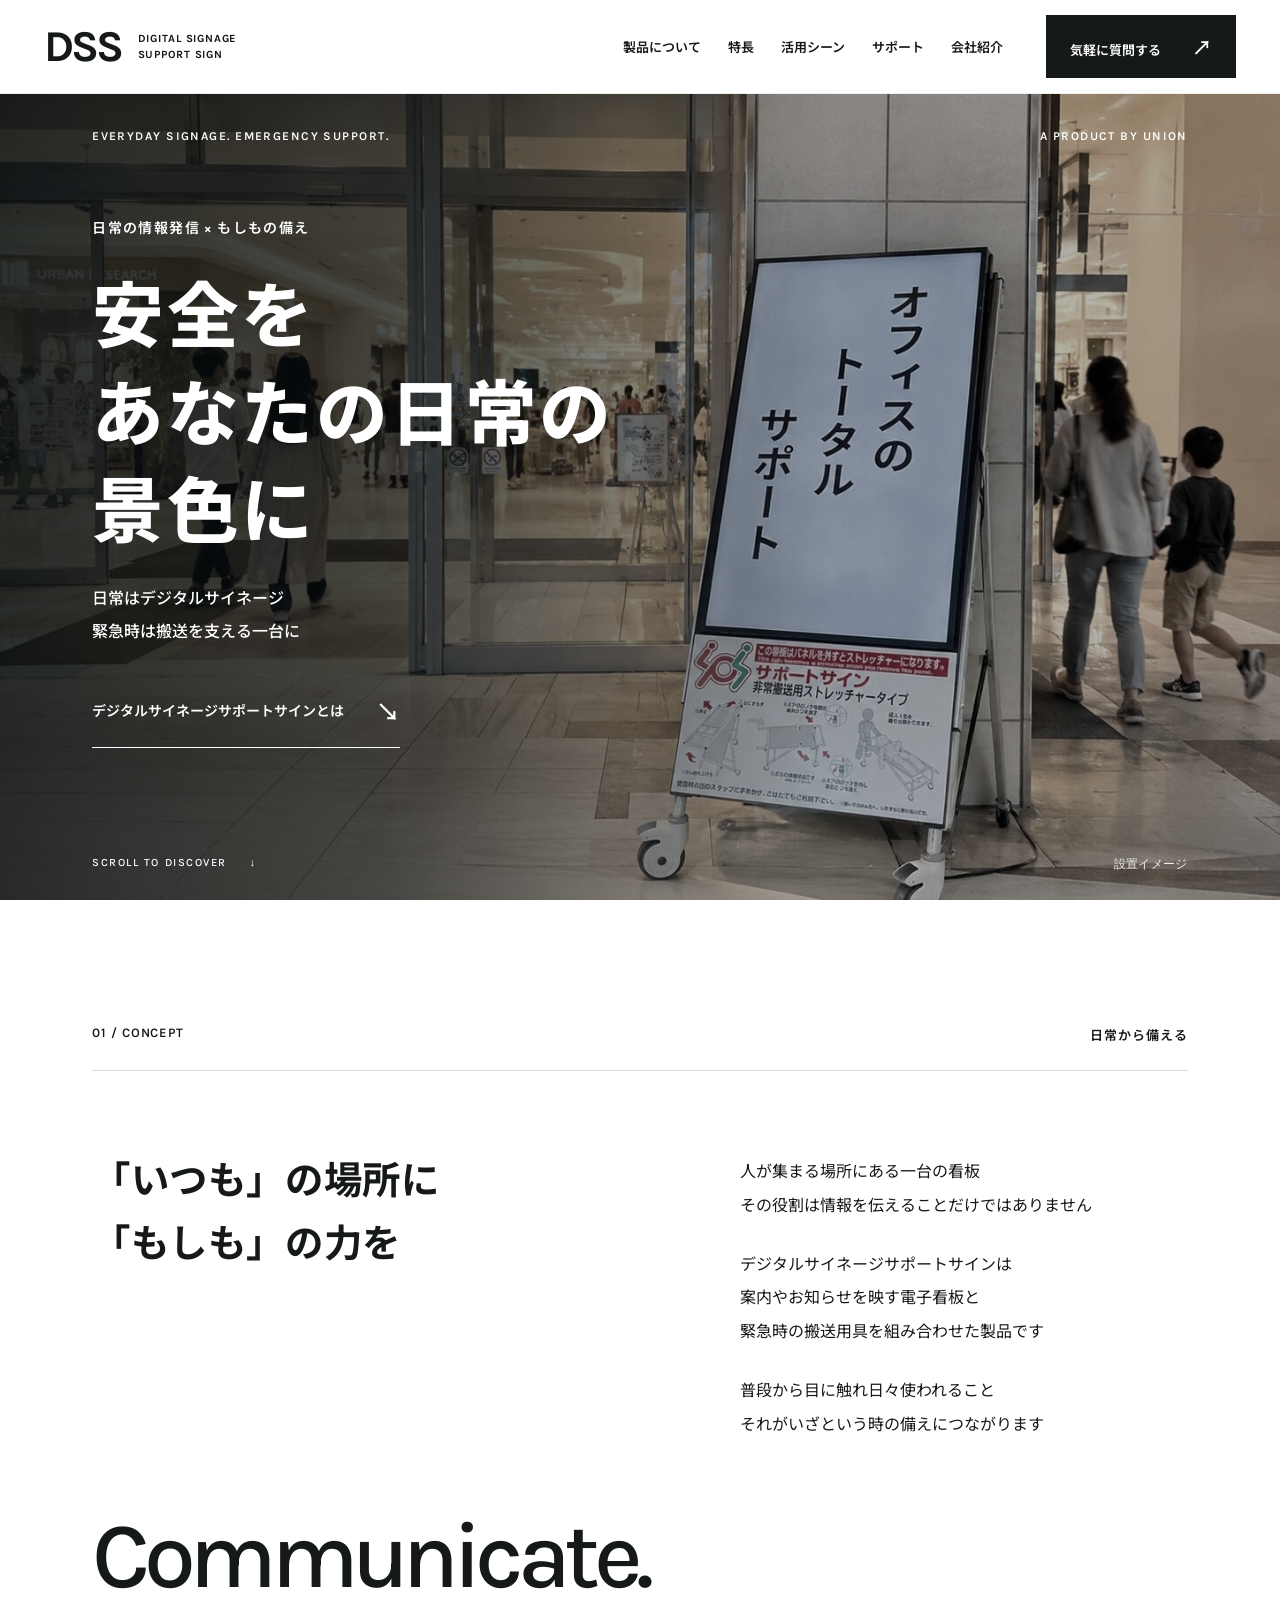
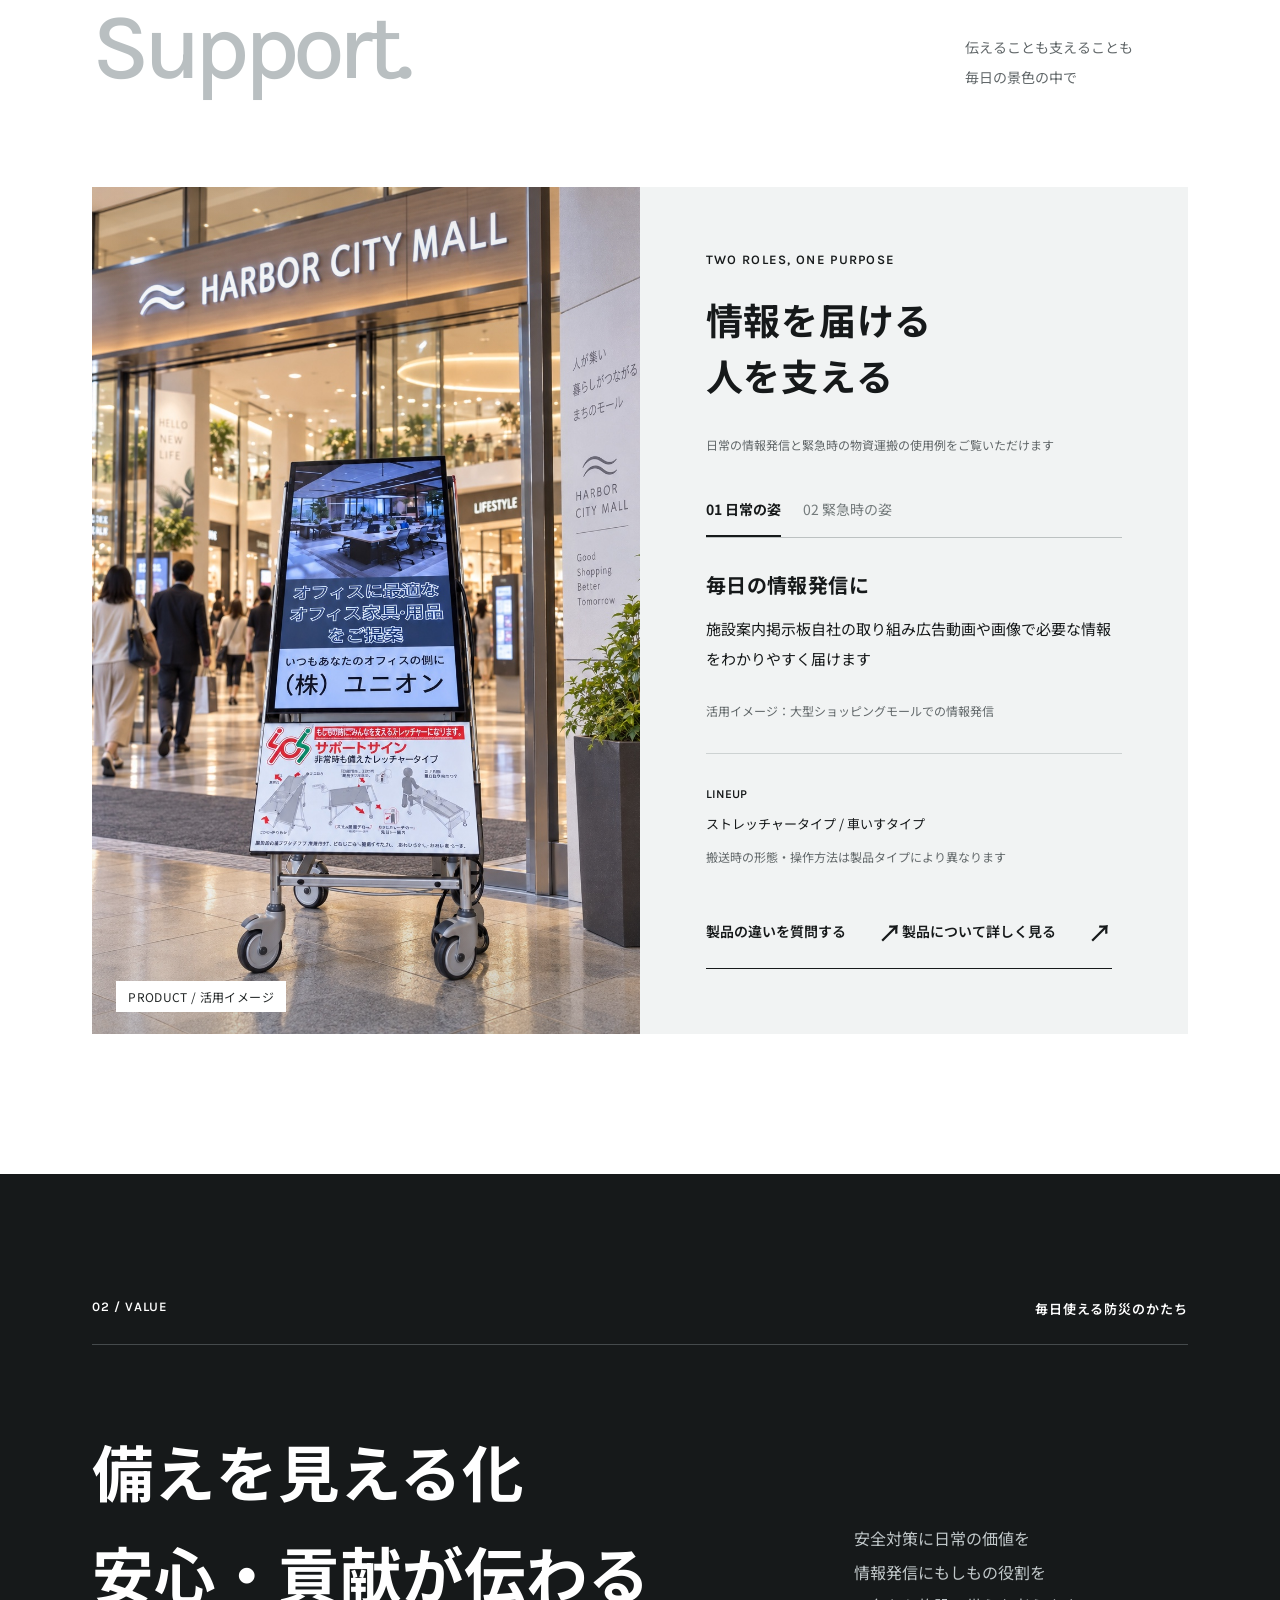
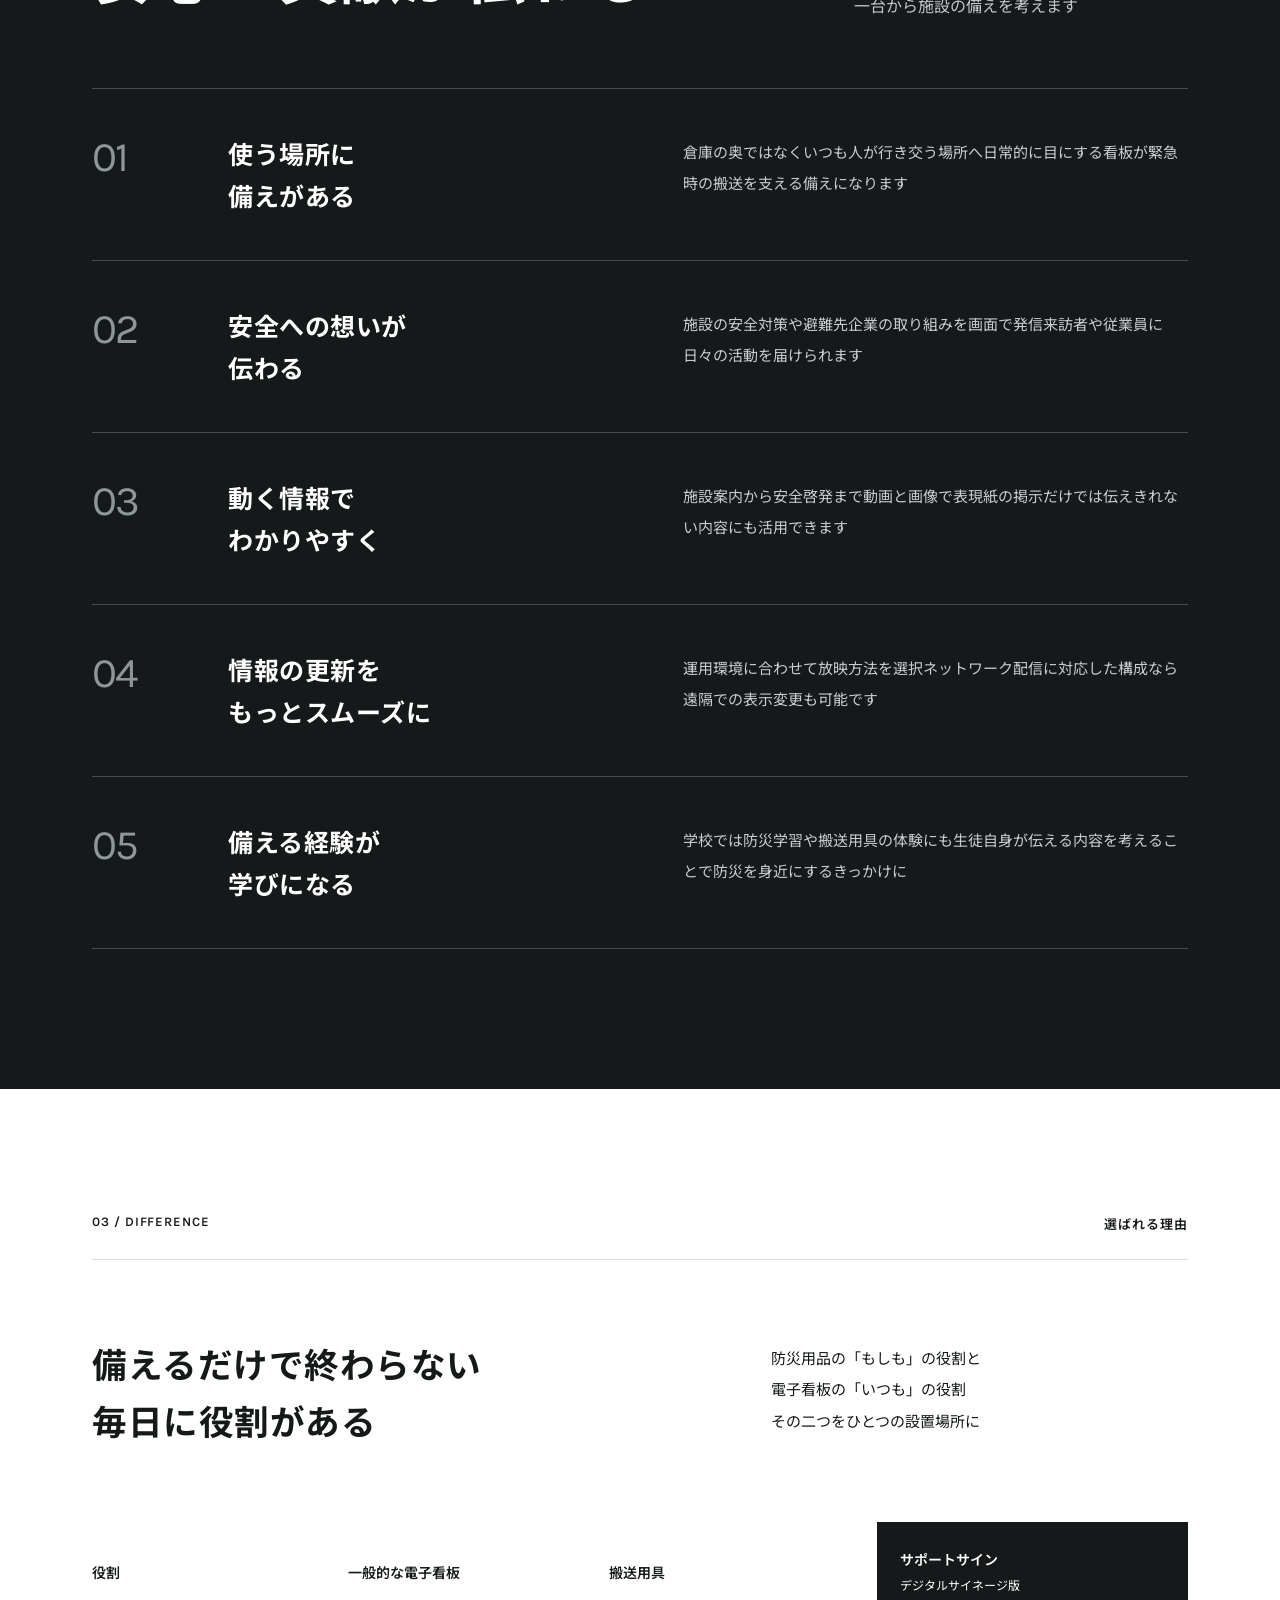
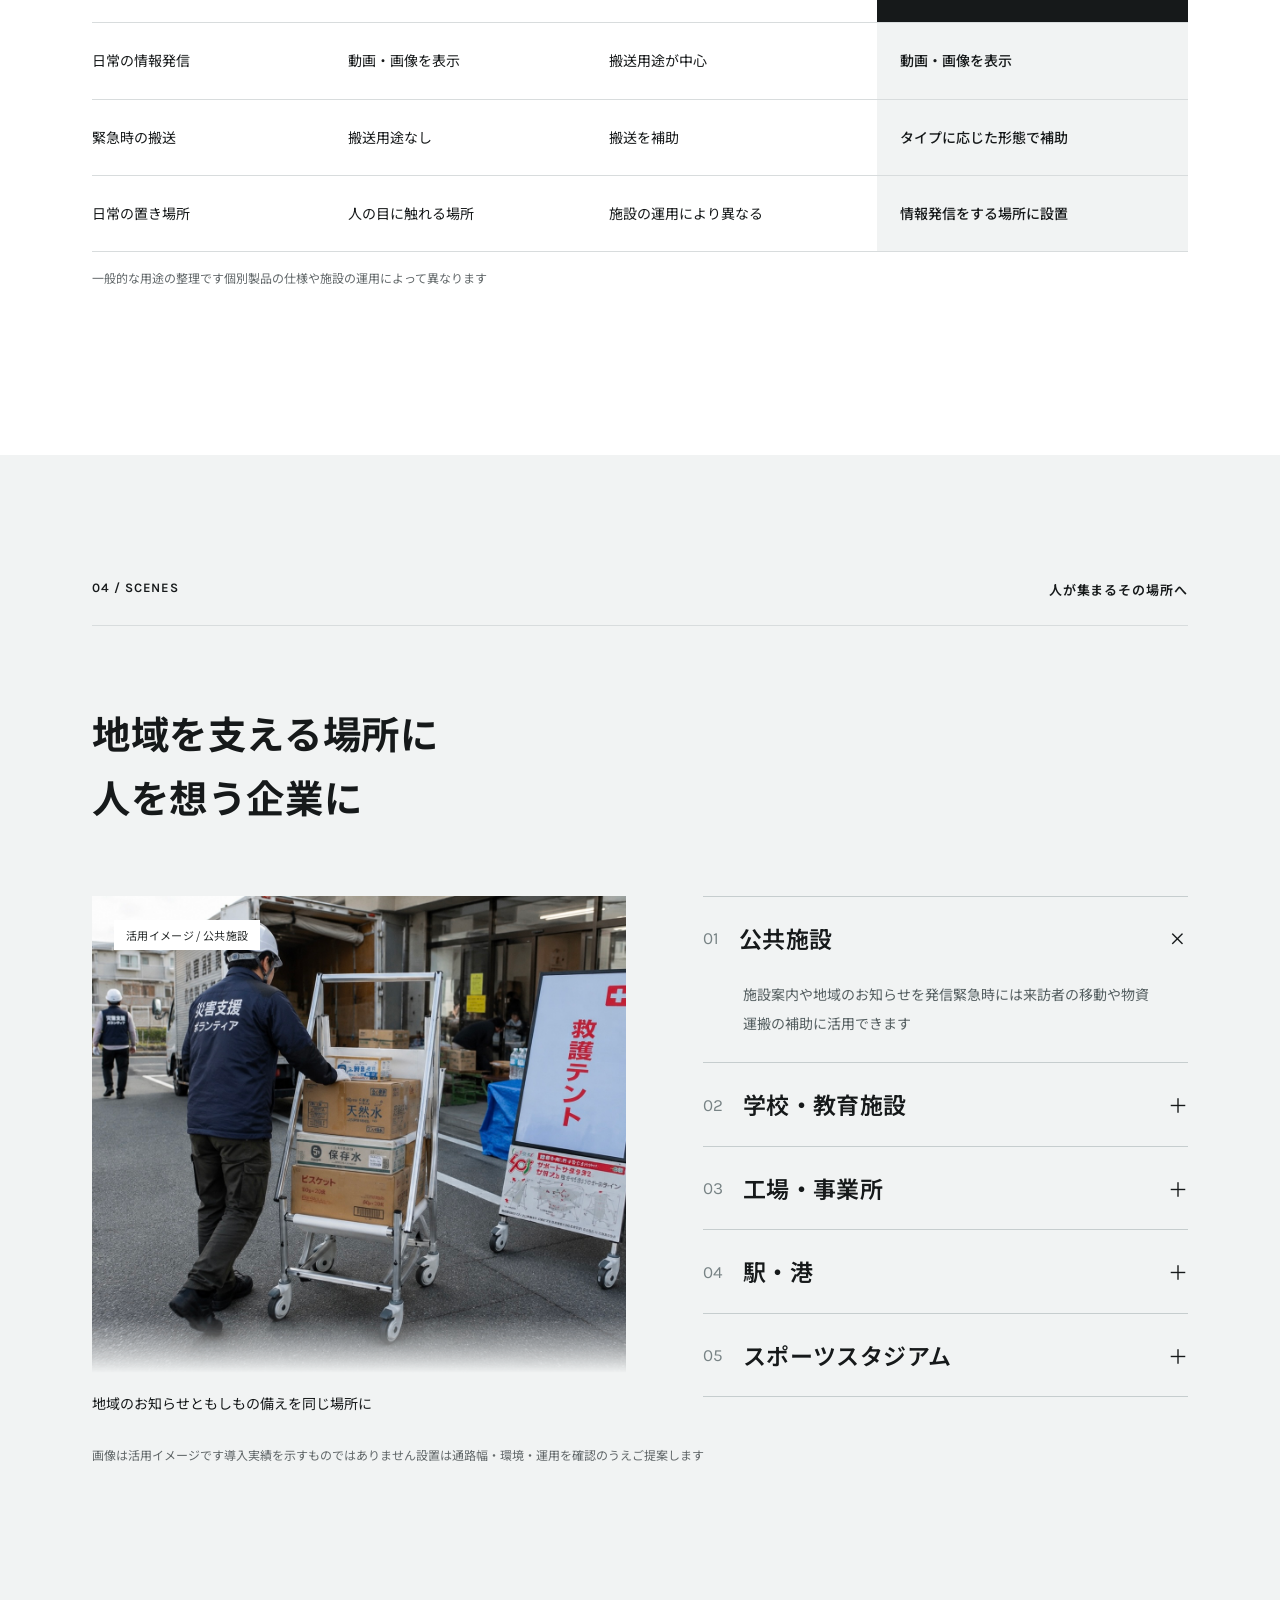
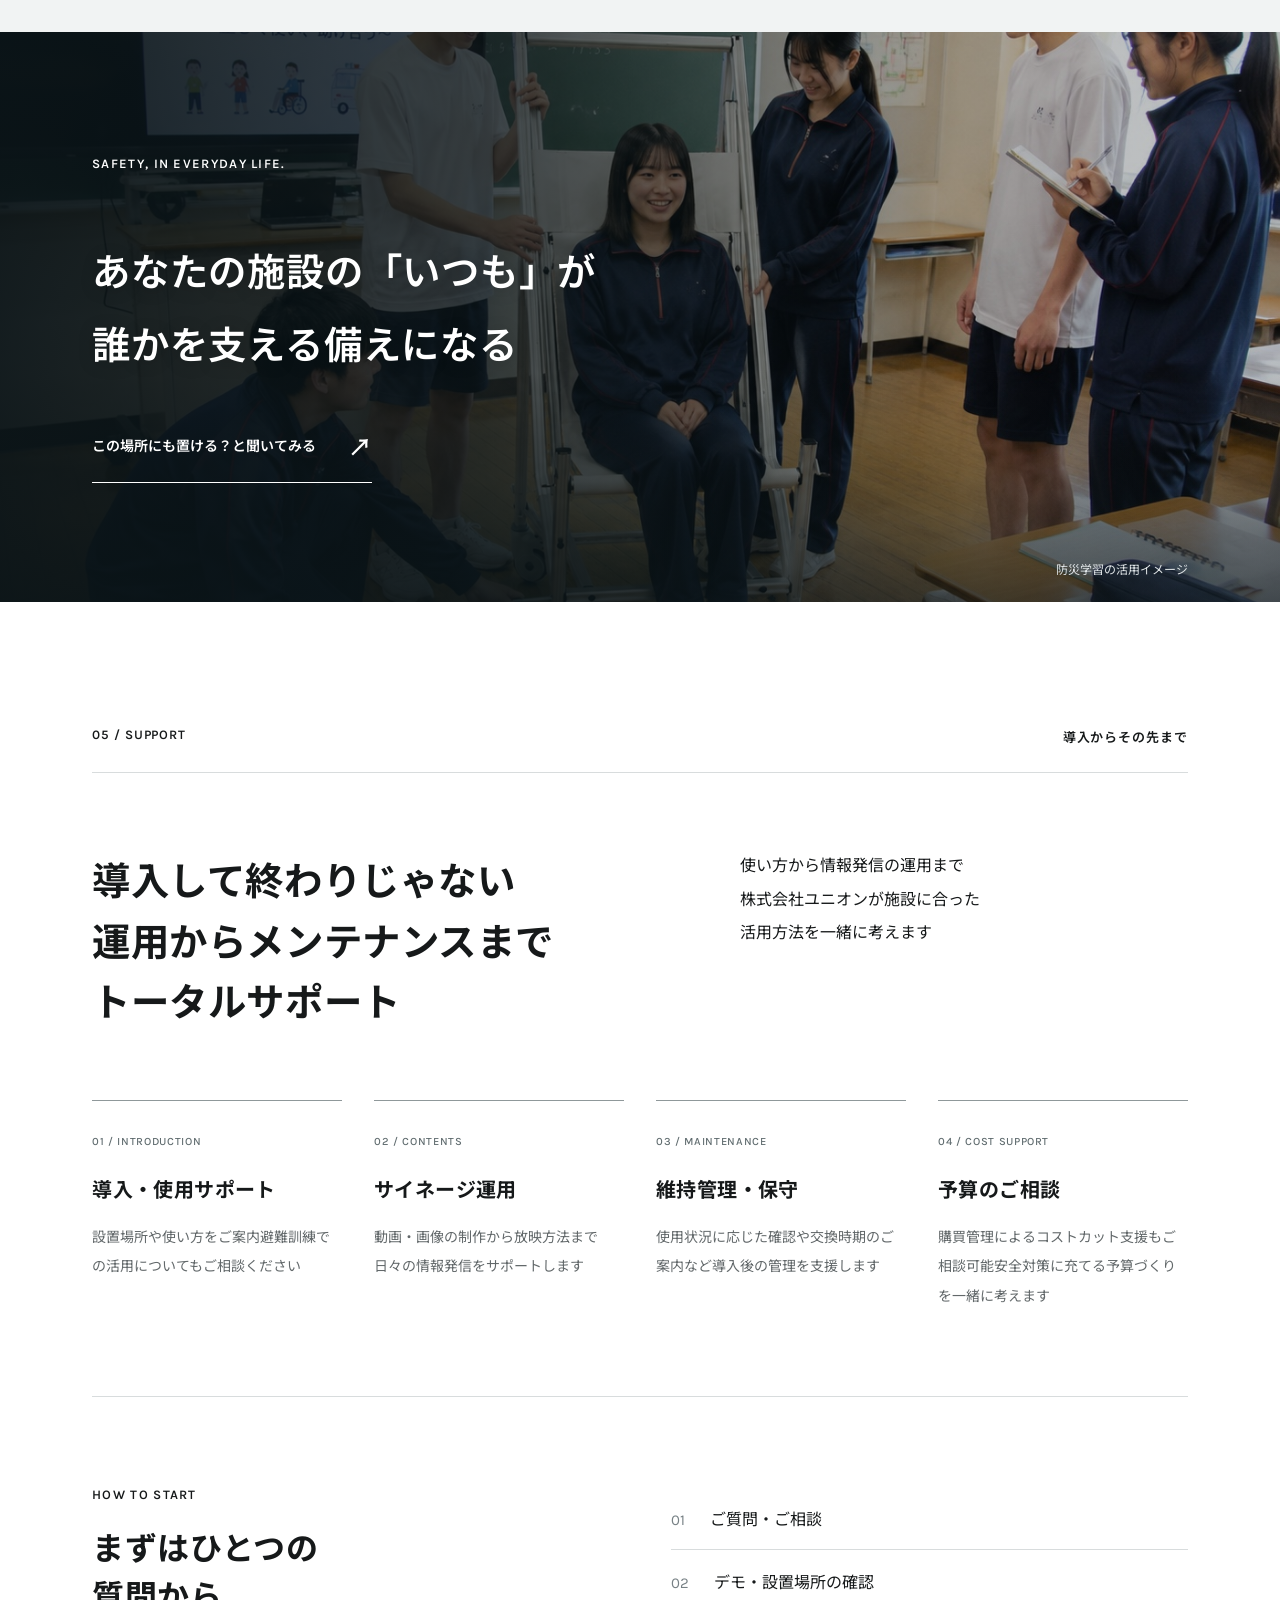
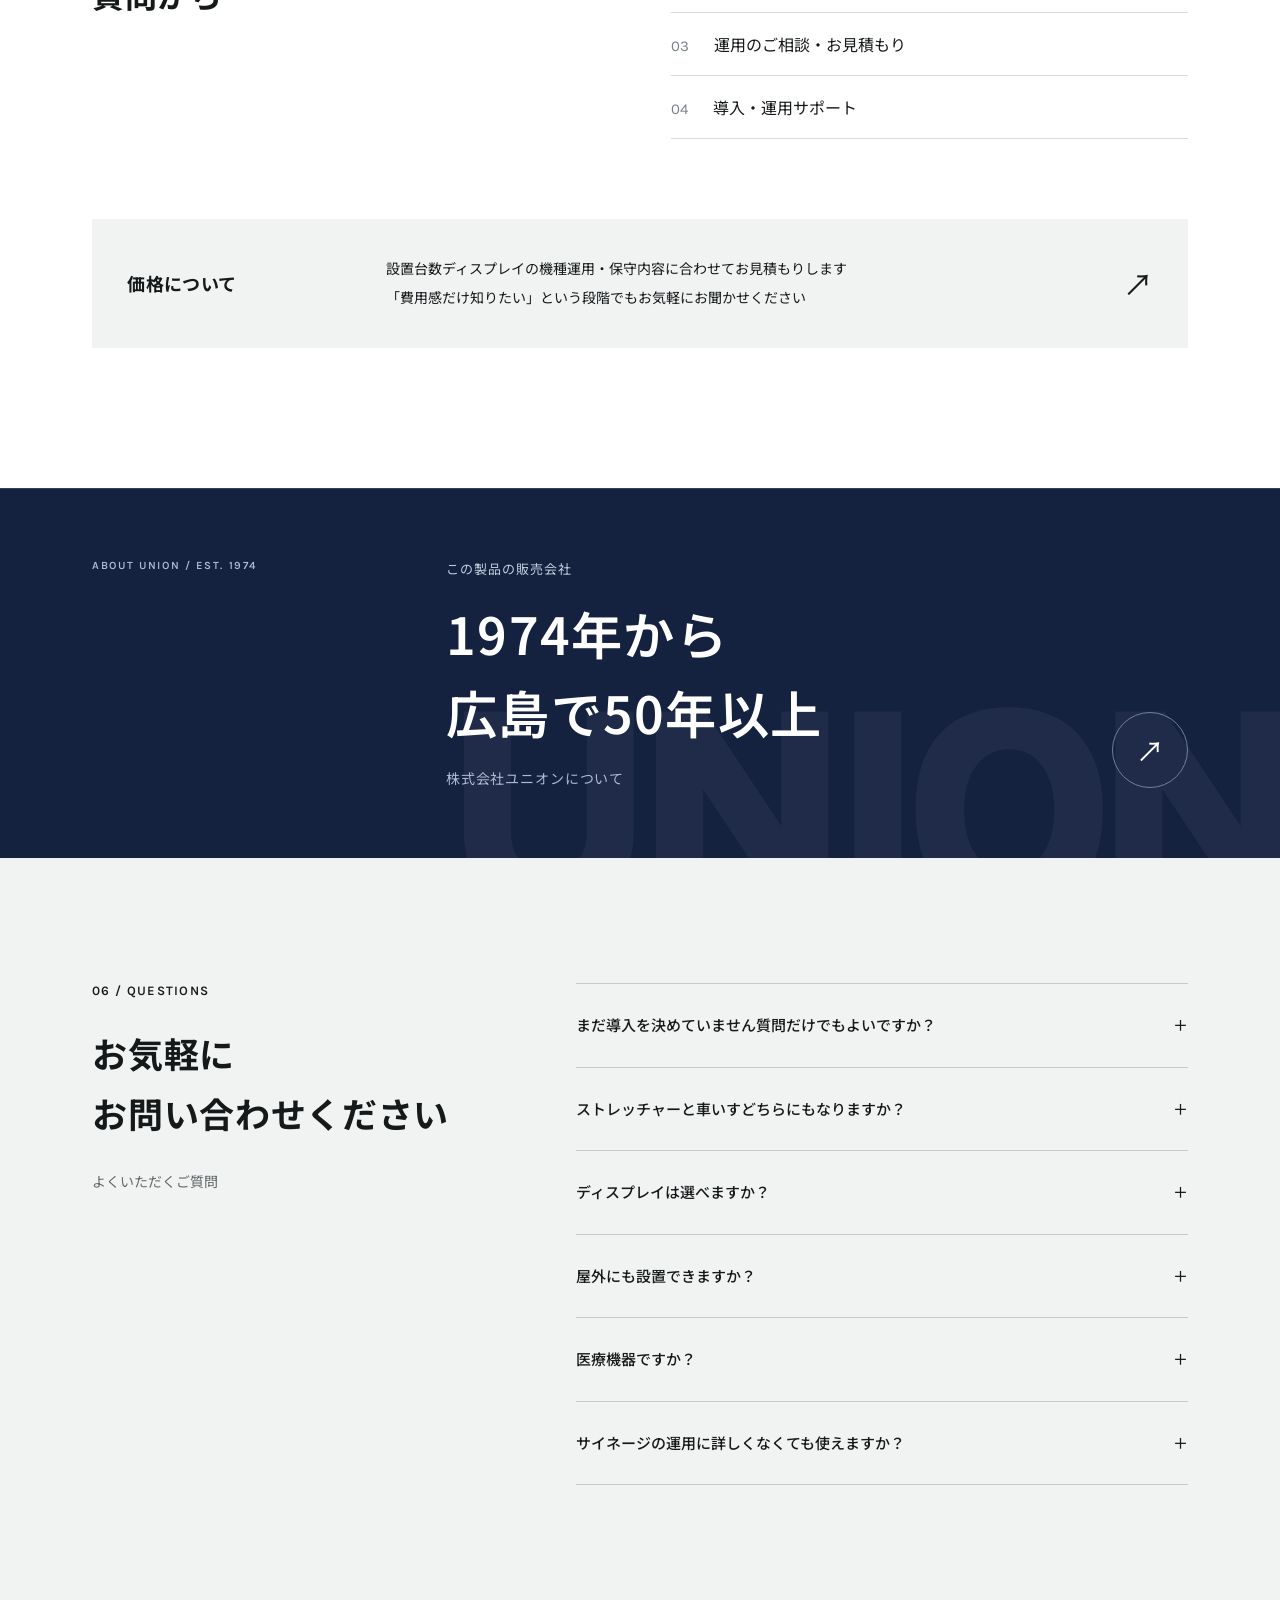
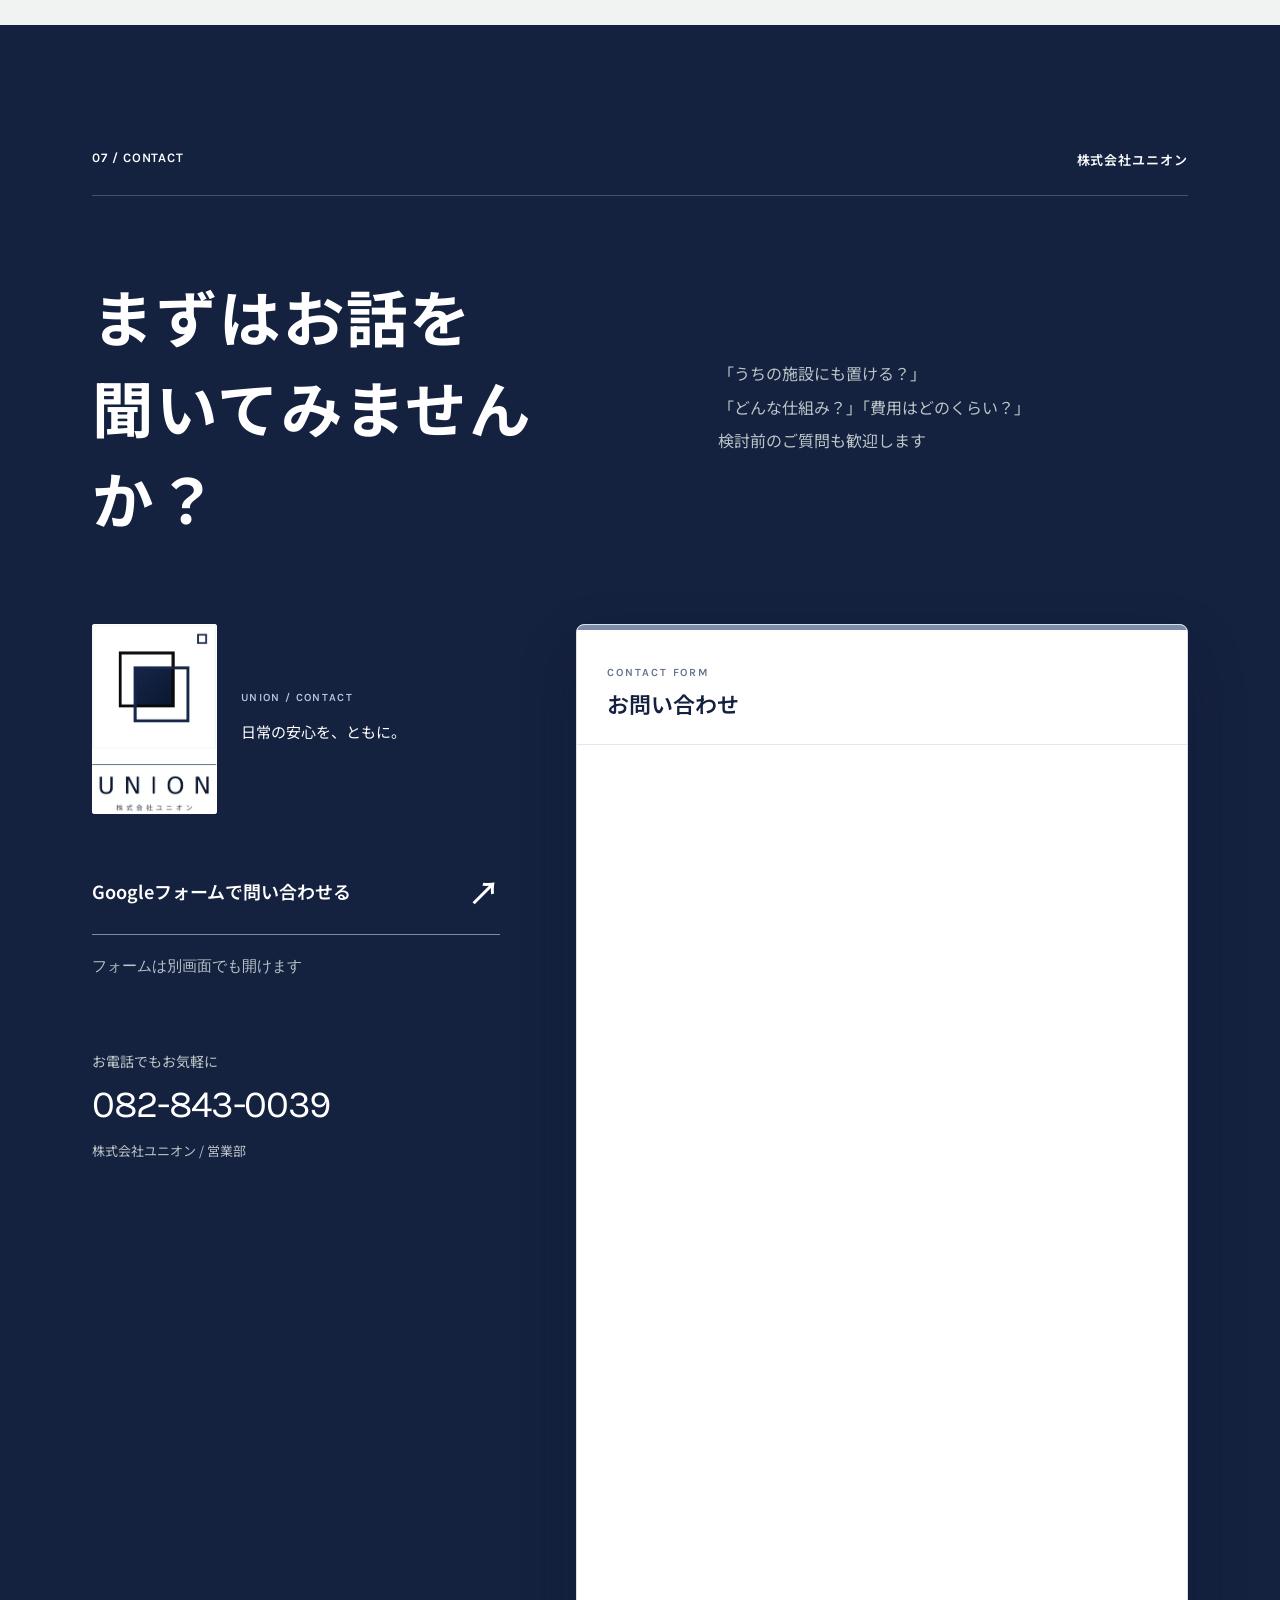
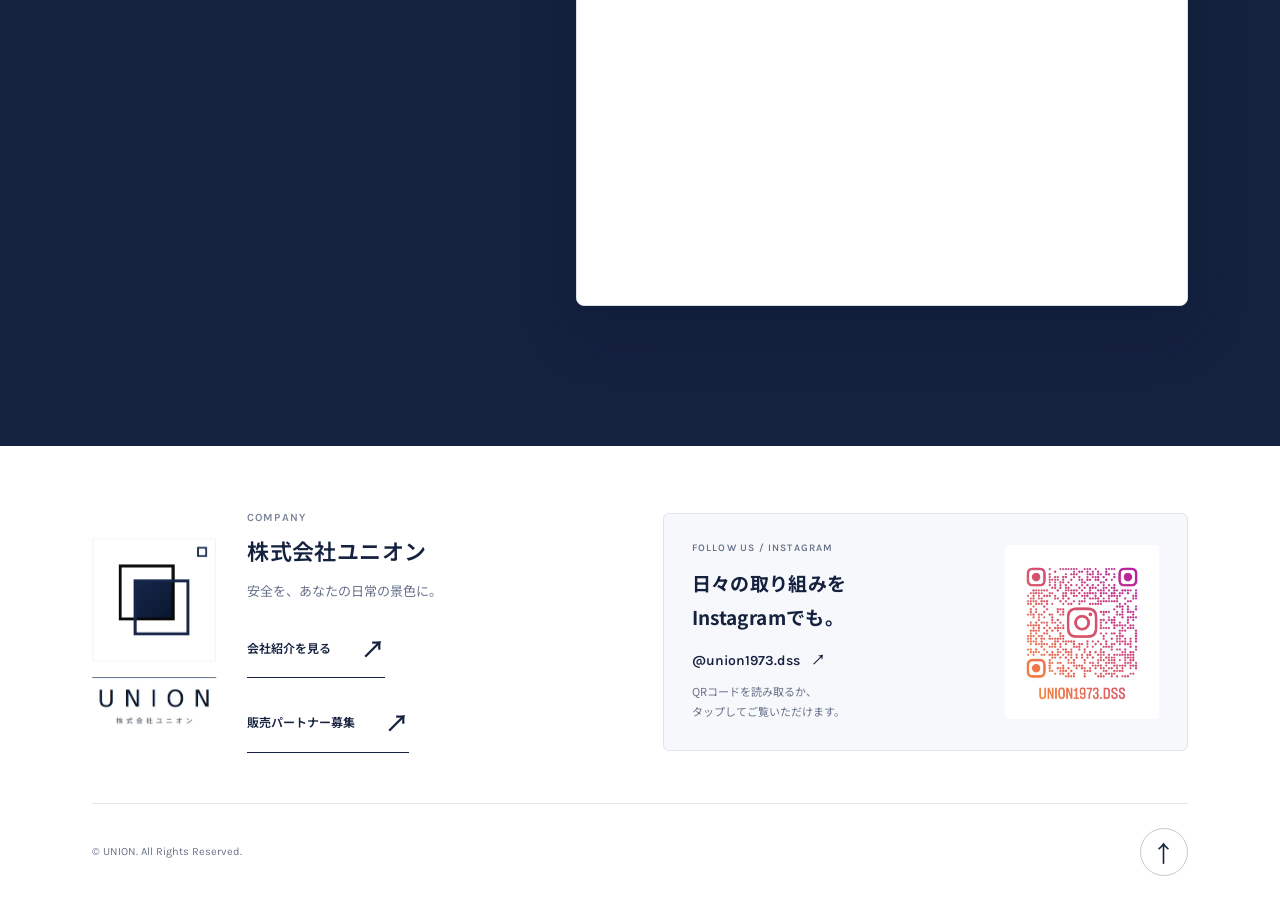
==== commit 397e7eae: "Link sales partner recruitment from home page" ====
--- a/index.html
+++ b/index.html
@@ -12,7 +12,7 @@
 <body>
 <a class="skip" href="#main">本文へ移動</a>
 <header class="header"><a class="brand" href="#" aria-label="DSS トップ"><b>DSS</b><span class="brand-name">DIGITAL SIGNAGE<br>SUPPORT SIGN</span></a><nav class="desktop-nav" aria-label="メインメニュー"><a href="#about">製品について</a><a href="#value">特長</a><a href="#scenes">活用シーン</a><a href="#support">サポート</a><a href="company/">会社紹介</a><a class="header-contact" href="#contact">気軽に質問する <span>↗</span></a></nav><button class="menu-toggle" aria-expanded="false" aria-controls="mobile-nav" aria-label="メニューを開く"><span></span><span></span></button></header>
-<nav id="mobile-nav" class="mobile-nav" aria-label="モバイルメニュー" hidden><a href="#about">製品について</a><a href="#value">特長</a><a href="#scenes">活用シーン</a><a href="#support">サポート</a><a href="company/">株式会社ユニオンについて</a><a href="#contact">製品について質問する ↗</a></nav>
+<nav id="mobile-nav" class="mobile-nav" aria-label="モバイルメニュー" hidden><a href="#about">製品について</a><a href="#value">特長</a><a href="#scenes">活用シーン</a><a href="#support">サポート</a><a href="company/">株式会社ユニオンについて</a><a href="partners/">販売パートナー募集</a><a href="#contact">製品について質問する ↗</a></nav>
 <main id="main">
 <section class="hero" aria-labelledby="hero-title"><img class="hero-image" src="assets/entrance.jpeg" alt="大型商業施設の入口に設置されたデジタルサイネージサポートサインの活用イメージ" fetchpriority="high"><div class="hero-shade"></div><div class="hero-top"><span>EVERYDAY SIGNAGE. EMERGENCY SUPPORT.</span><span>A PRODUCT BY UNION</span></div><div class="hero-copy"><p class="eyebrow light">日常の情報発信 × もしもの備え</p><h1 id="hero-title">安全を<br>あなたの日常の<br>景色に</h1><p class="hero-description">日常はデジタルサイネージ<br>緊急時は搬送を支える一台に</p><a class="text-link light-link" href="#about">デジタルサイネージサポートサインとは <span>↘</span></a></div><div class="hero-bottom"><a href="#about">SCROLL TO DISCOVER <span>↓</span></a><span>設置イメージ</span></div></section>
 <section id="about" class="section about"><div class="section-label"><span>01 / CONCEPT</span><span>日常から備える</span></div><div class="intro-grid"><h2 class="large-heading">「いつも」の場所に<br>「もしも」の力を</h2><div class="intro-copy"><p>人が集まる場所にある一台の看板<br>その役割は情報を伝えることだけではありません</p><p>デジタルサイネージサポートサインは<br class="pc">案内やお知らせを映す電子看板と<br class="pc">緊急時の搬送用具を組み合わせた製品です</p><p>普段から目に触れ日々使われること<br>それがいざという時の備えにつながります</p></div></div><div class="concept-bottom"><span class="large-english">Communicate.<br><i>Support.</i></span><p>伝えることも支えることも<br>毎日の景色の中で</p></div>
@@ -29,7 +29,7 @@
 <footer class="union-footer">
   <div class="union-company">
     <a class="union-logo-crop" href="https://www.bunguno-union.com/" target="_blank" rel="noopener noreferrer" aria-label="株式会社ユニオン 公式サイト（別画面で開く）"><img src="assets/union-logo-original.jpg" alt="株式会社ユニオン ロゴ" width="1675" height="2048" loading="lazy"></a>
-    <div class="union-company-copy"><span class="eyebrow">COMPANY</span><h2>株式会社ユニオン</h2><p>安全を、あなたの日常の景色に。</p><a class="text-link" href="company/">会社紹介を見る <span>↗</span></a></div>
+    <div class="union-company-copy"><span class="eyebrow">COMPANY</span><h2>株式会社ユニオン</h2><p>安全を、あなたの日常の景色に。</p><a class="text-link" href="company/">会社紹介を見る <span>↗</span></a><br><a class="text-link" href="partners/">販売パートナー募集 <span>↗</span></a></div>
   </div>
   <a class="union-instagram" href="https://www.instagram.com/union1973.dss/" target="_blank" rel="noopener noreferrer" aria-label="株式会社ユニオンのInstagramを開く（別画面）">
     <div class="instagram-copy"><span class="eyebrow">FOLLOW US / INSTAGRAM</span><h3>日々の取り組みを<br>Instagramでも。</h3><span class="instagram-handle">@union1973.dss <span aria-hidden="true">↗</span></span><p>QRコードを読み取るか、<br>タップしてご覧いただけます。</p></div>
@@ -38,3 +38,4 @@
   <div class="union-footer-bottom"><span>© UNION. All Rights Reserved.</span><a class="back-top" href="#" aria-label="ページの先頭へ">↑</a></div>
 </footer>
 </body></html>
+
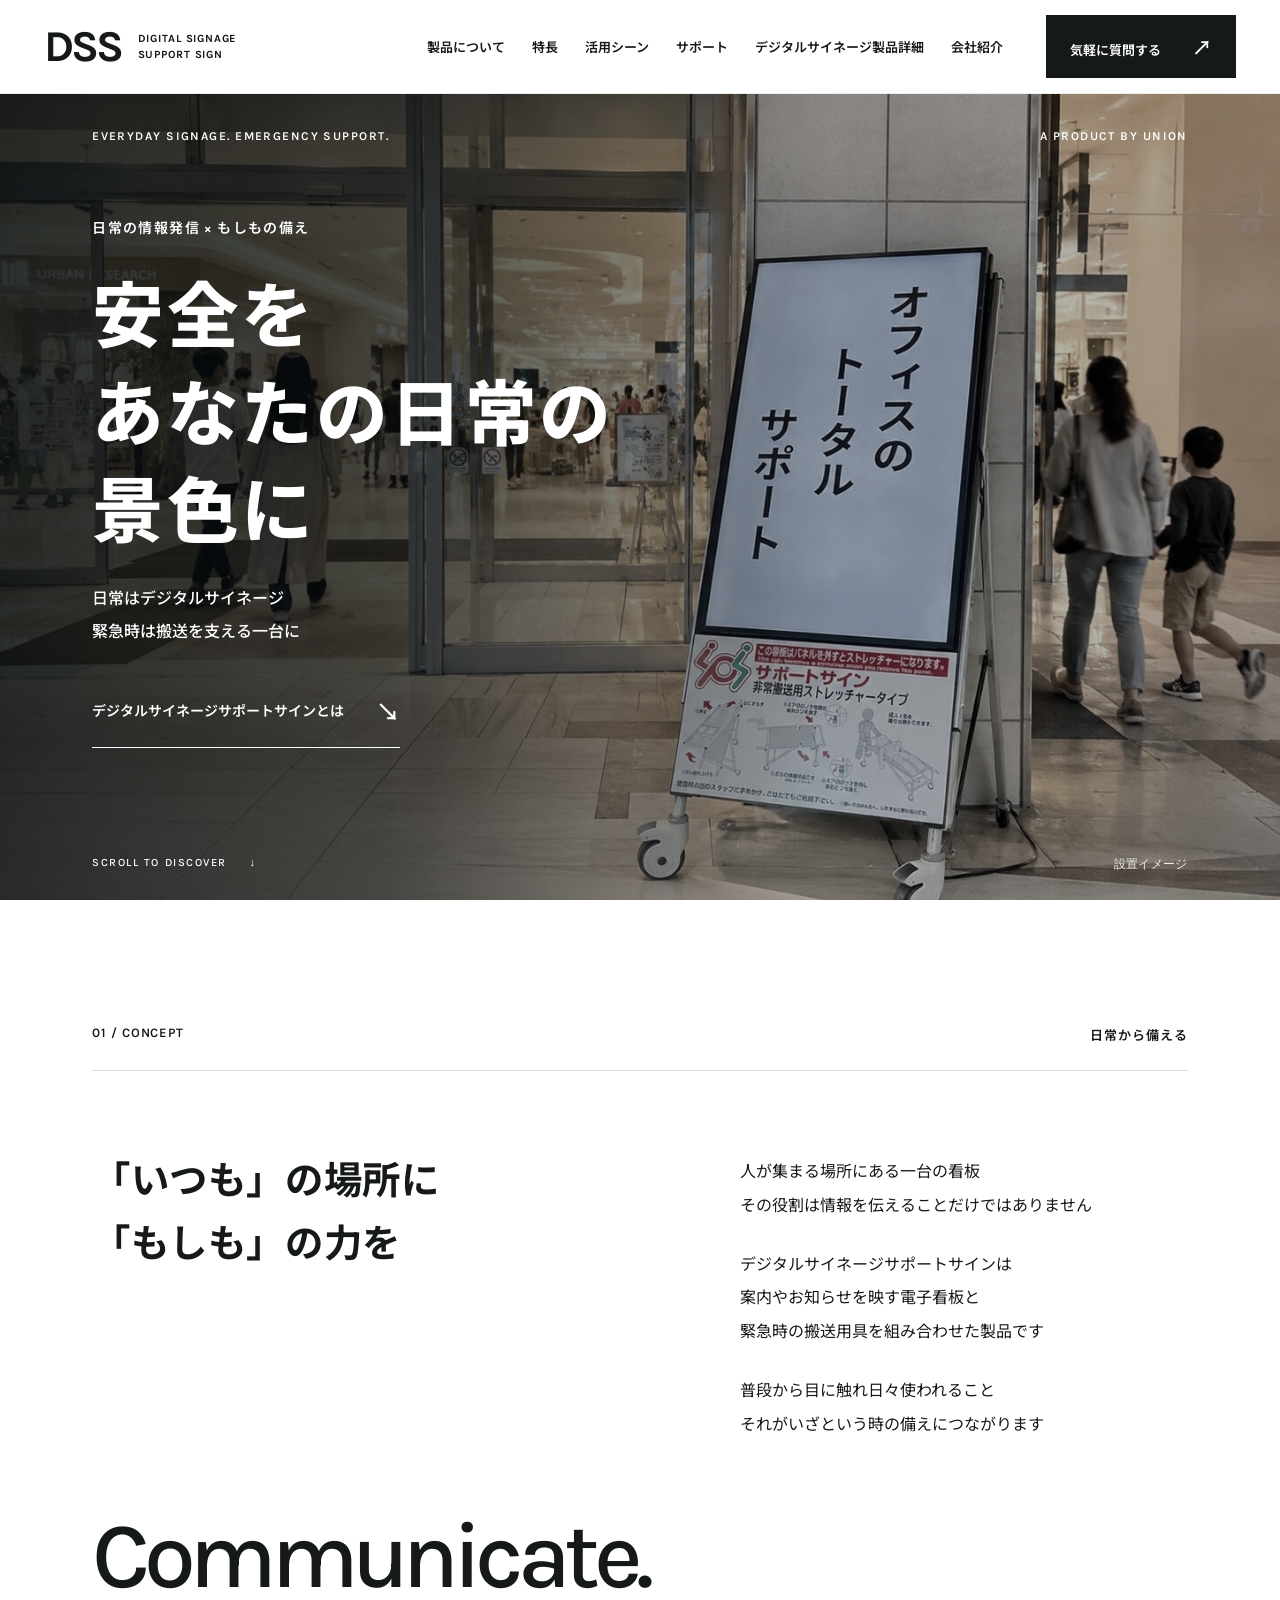
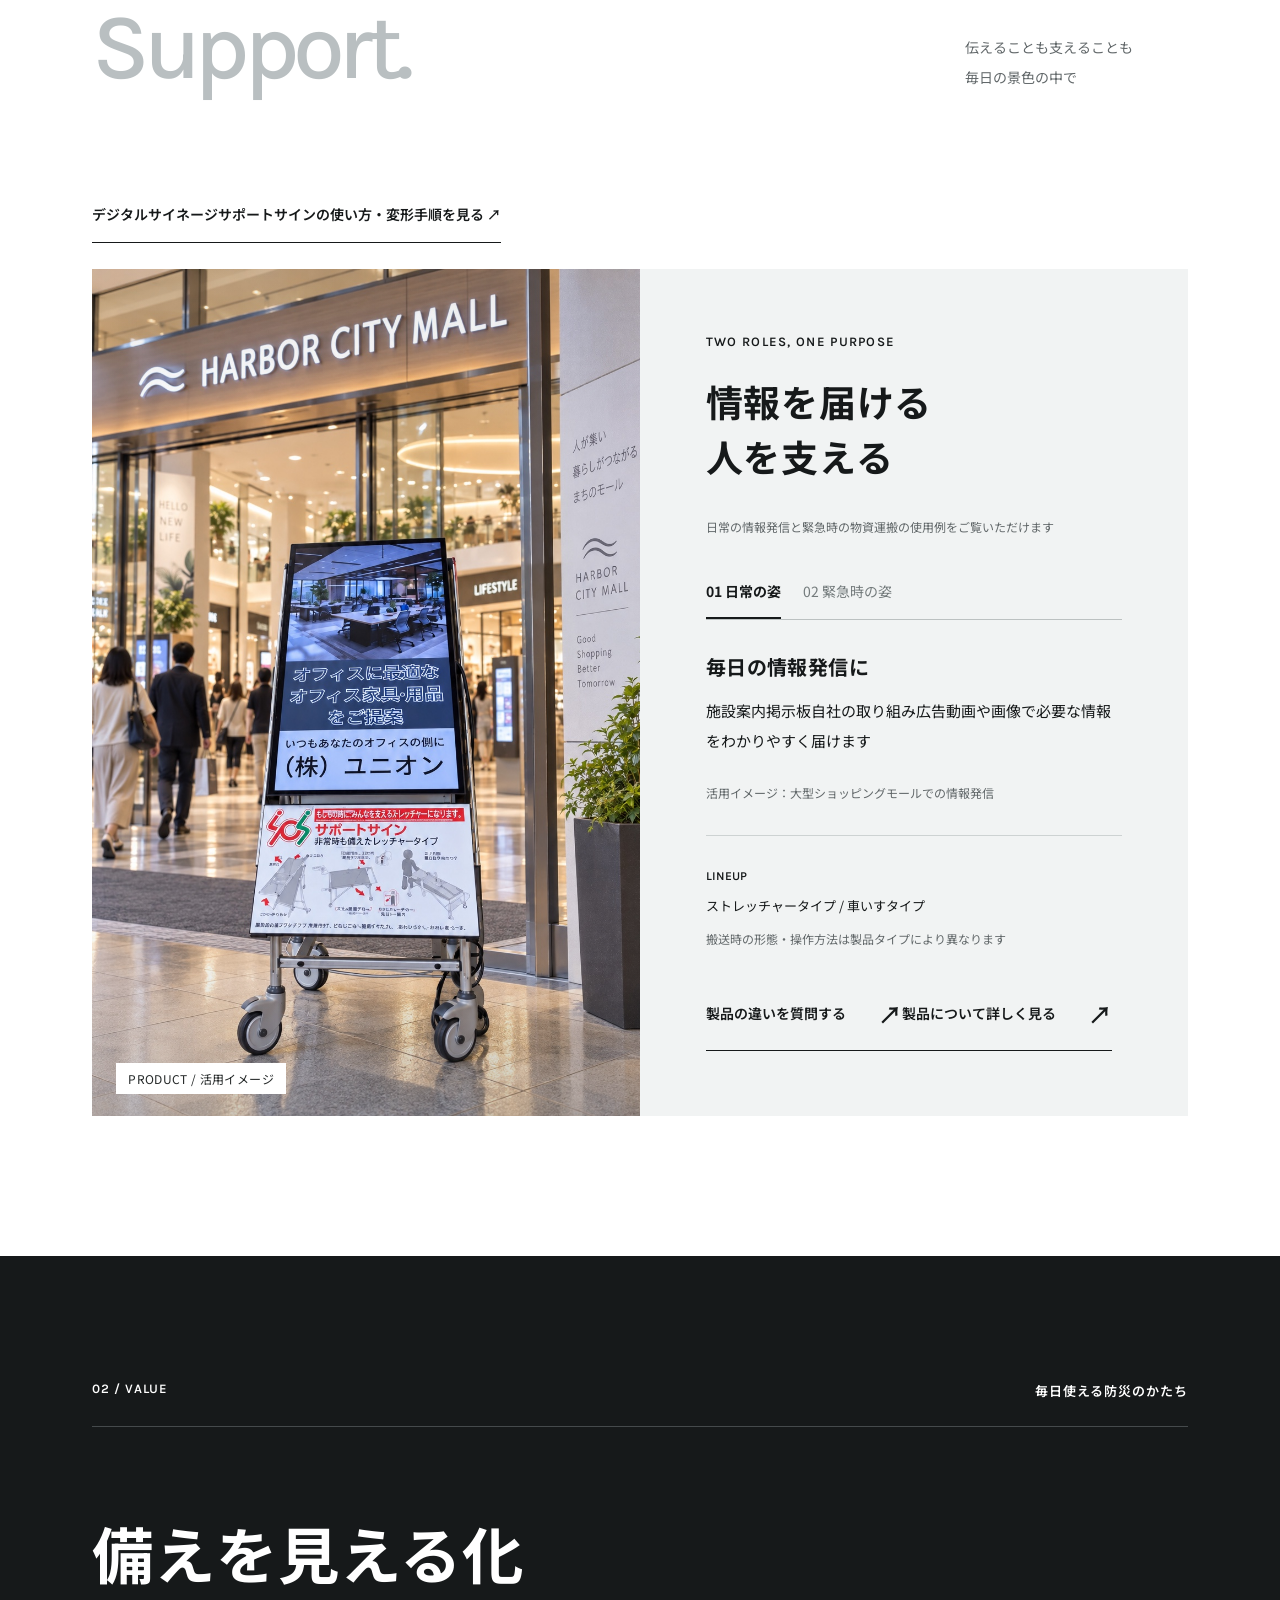
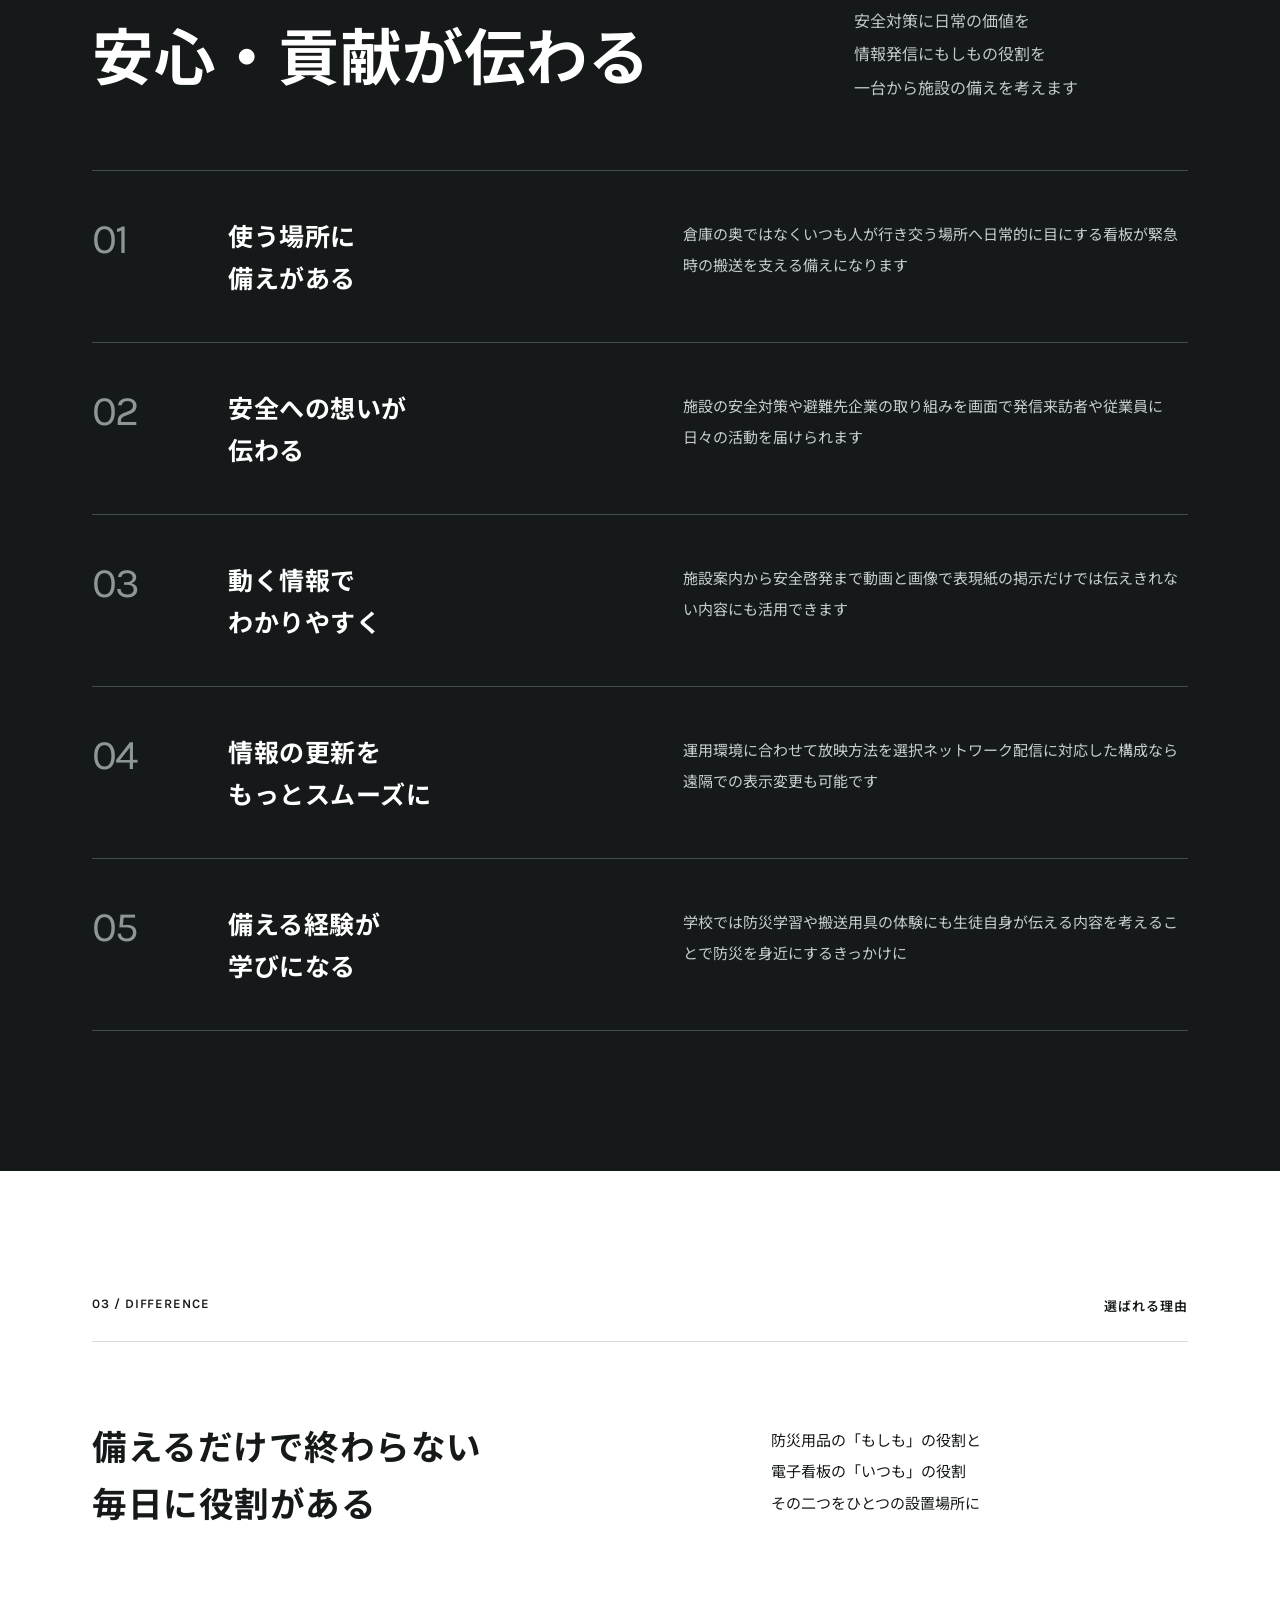
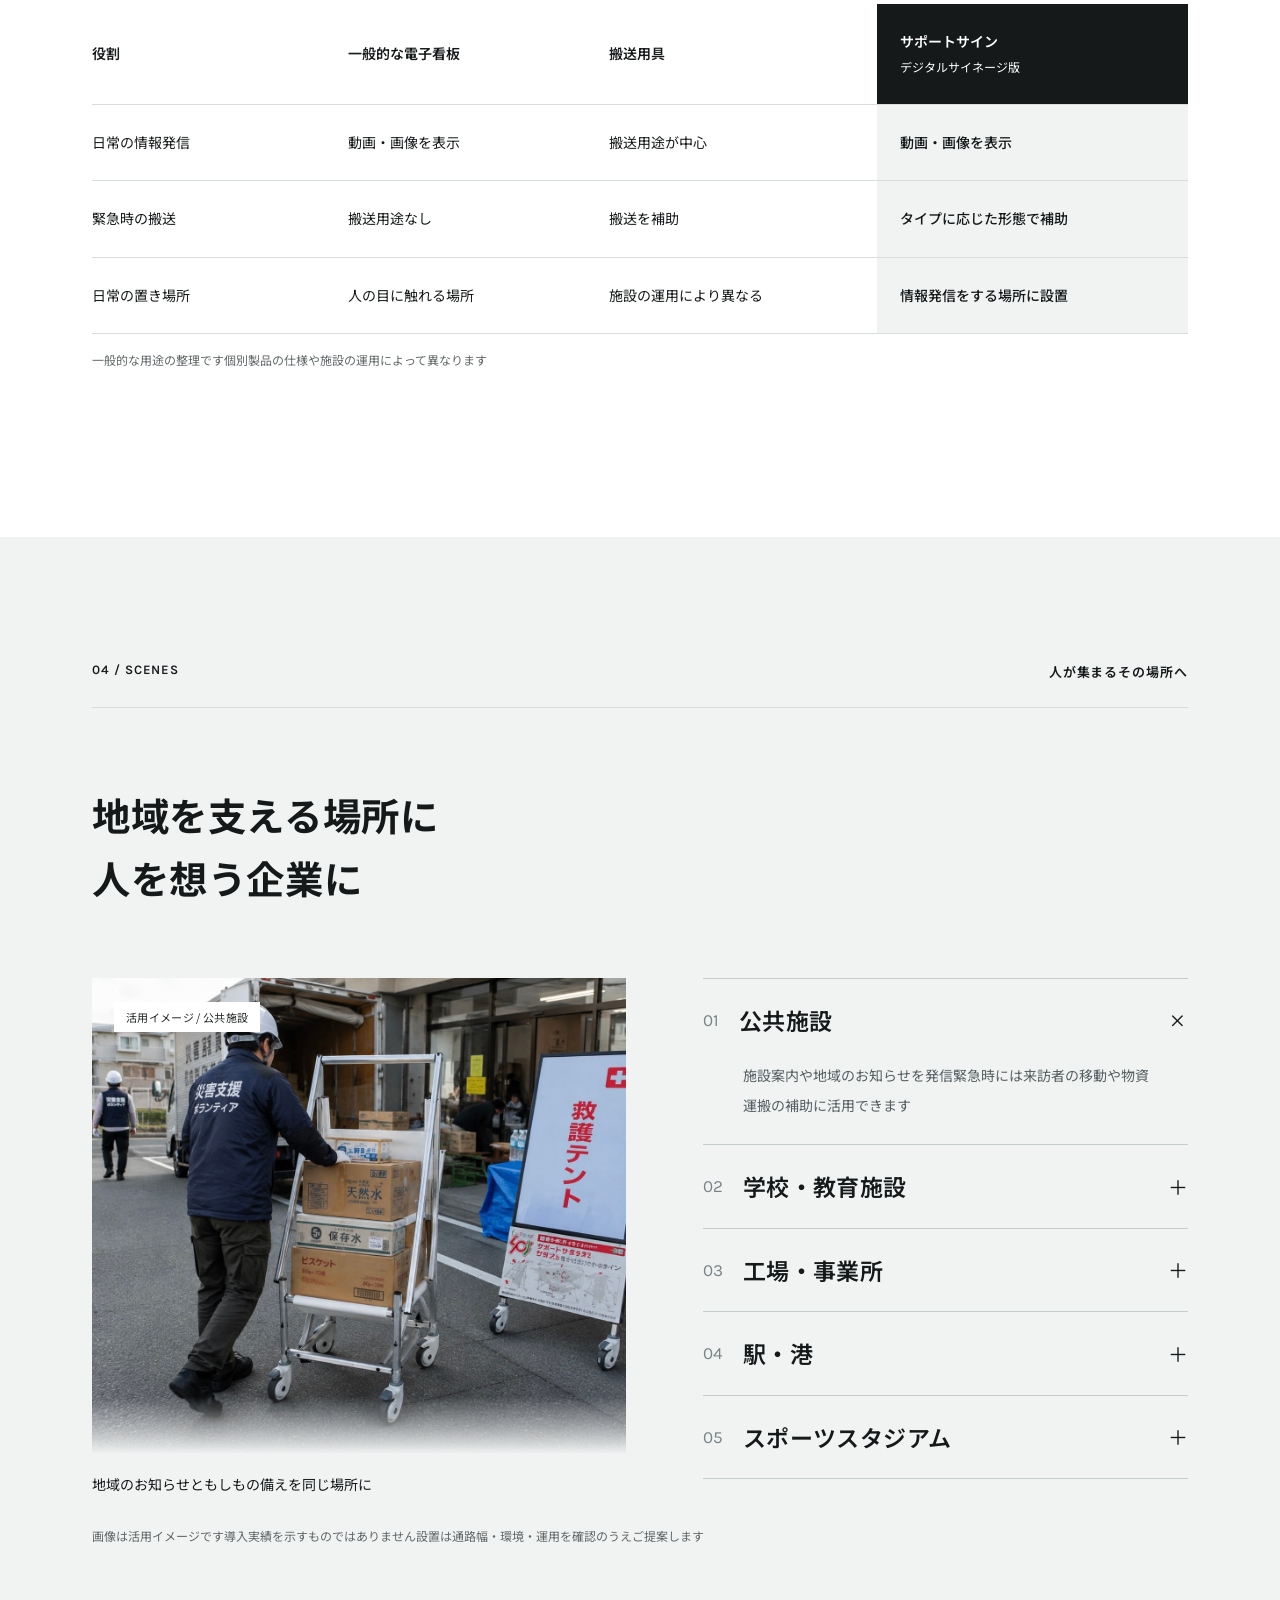
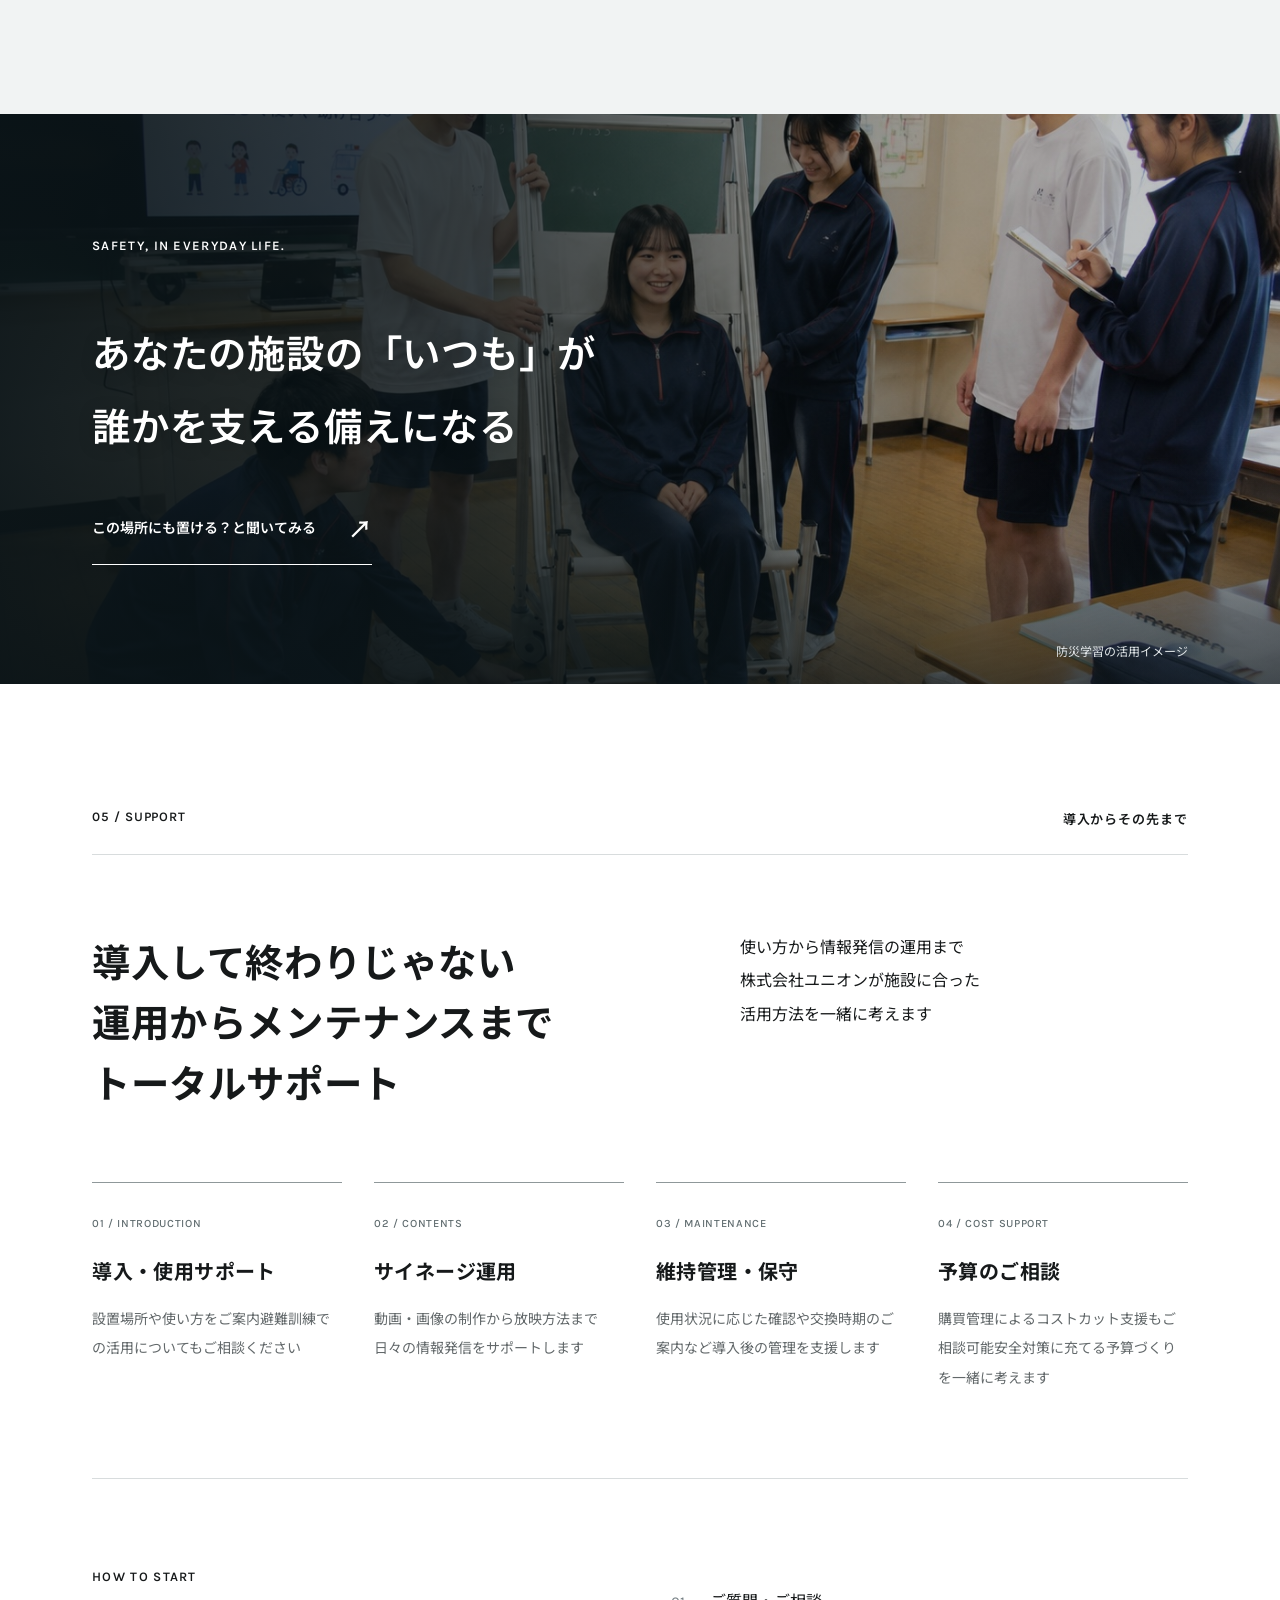
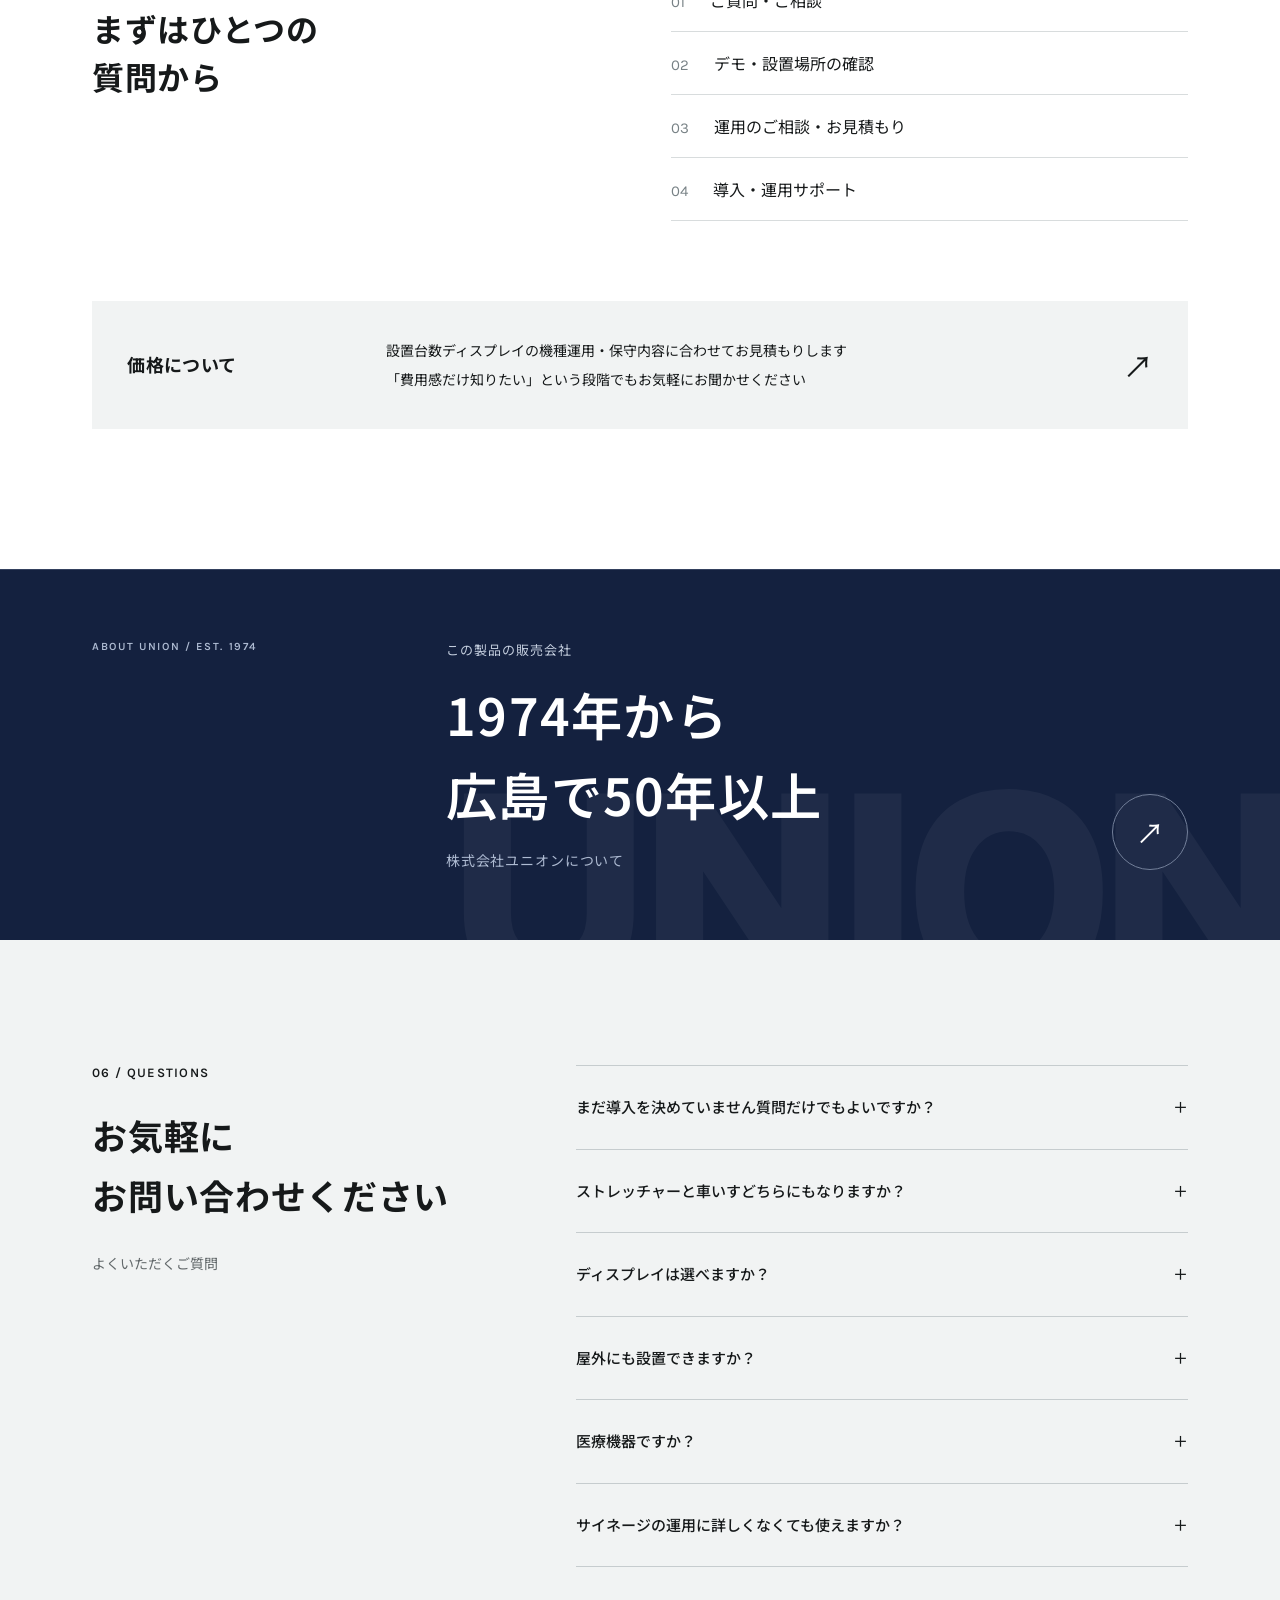
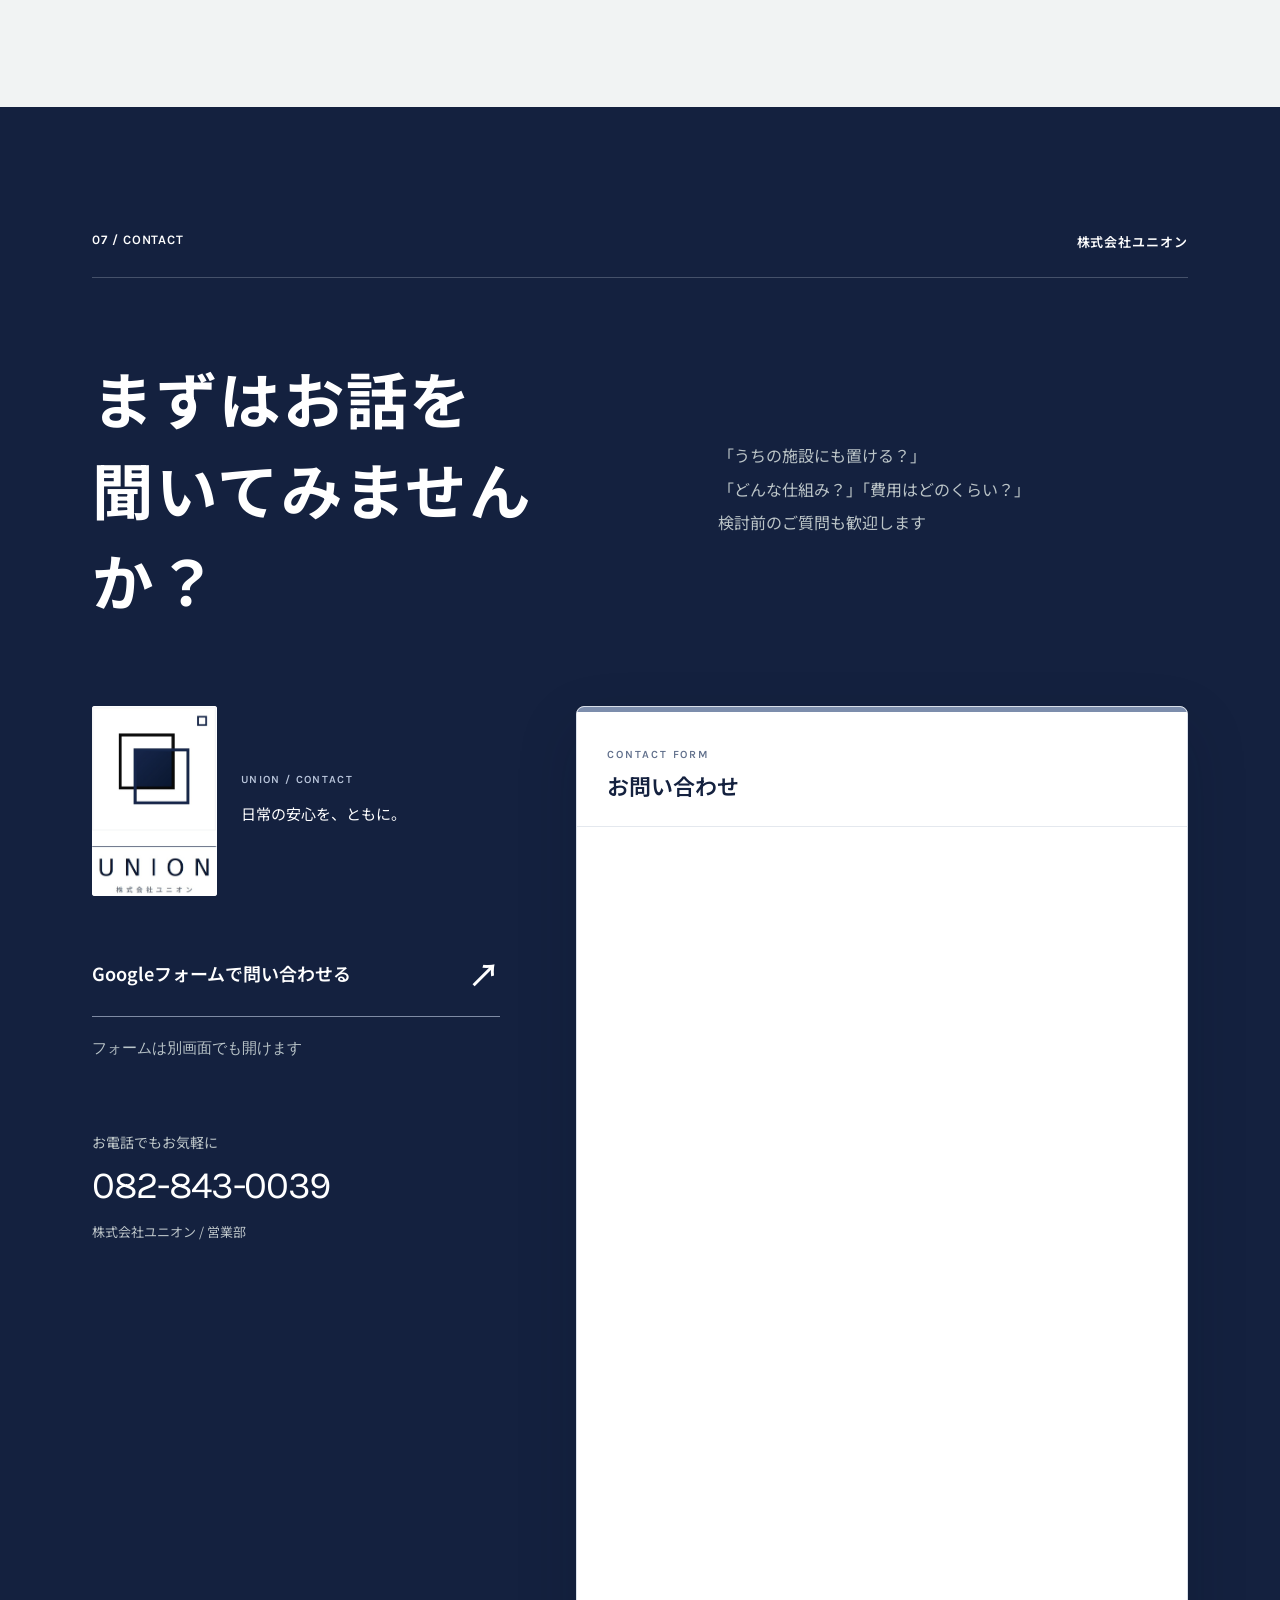
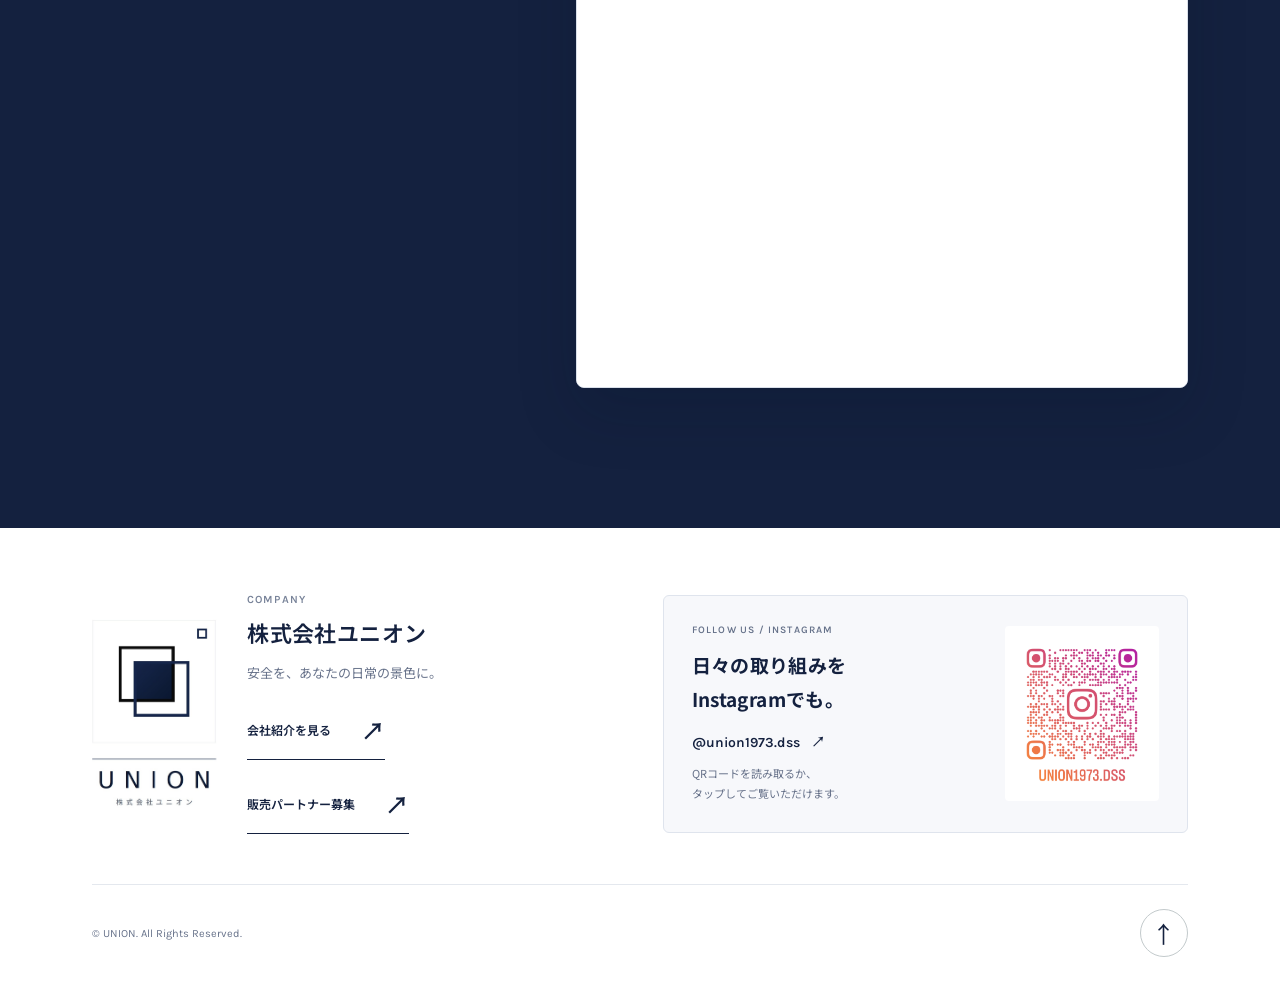
==== commit 37e0c8c9: "Add files via upload" ====
--- a/index.html
+++ b/index.html
@@ -8,15 +8,15 @@
   gtag('js', new Date());
 
   gtag('config', 'G-GKJ5CT59DS');
-</script><meta charset="UTF-8"><meta name="viewport" content="width=device-width,initial-scale=1"><meta name="theme-color" content="#141718"><title>デジタルサイネージサポートサイン｜安全をあなたの日常の景色に｜株式会社ユニオン</title><meta name="description" content="日常はデジタルサイネージ緊急時は搬送を支えるサポートサイン公共施設・学校・工場の情報発信ともしもの備えを一台に株式会社ユニオンへお気軽にご質問ください"><link rel="icon" href="assets/favicon.svg" type="image/svg+xml"><link rel="stylesheet" href="style.css?v=20260916-union1"><script src="app.js" defer></script><meta name="google-site-verification" content="ZKqMYV4-run-HUmm81ju7Zc-xpolC3CdkgN3Vyet49Q" /></head>
+</script><meta charset="UTF-8"><meta name="viewport" content="width=device-width,initial-scale=1"><meta name="theme-color" content="#141718"><title>デジタルサイネージと防災を一台に｜サポートサイン｜株式会社ユニオン</title><meta name="description" content="デジタルサイネージによる施設案内・安全啓発と、緊急時の搬送補助を一台に。広島の株式会社ユニオンが公共施設・学校・工場への導入と運用をご相談いただけます。"><link rel="icon" href="assets/favicon.svg" type="image/svg+xml"><link rel="stylesheet" href="style.css?v=20260916-union1"><script src="app.js" defer></script><meta name="google-site-verification" content="ZKqMYV4-run-HUmm81ju7Zc-xpolC3CdkgN3Vyet49Q" /><link rel="canonical" href="https://tatuno21-dev.github.io/-GPT-HP/"></head>
 <body>
 <a class="skip" href="#main">本文へ移動</a>
-<header class="header"><a class="brand" href="#" aria-label="DSS トップ"><b>DSS</b><span class="brand-name">DIGITAL SIGNAGE<br>SUPPORT SIGN</span></a><nav class="desktop-nav" aria-label="メインメニュー"><a href="#about">製品について</a><a href="#value">特長</a><a href="#scenes">活用シーン</a><a href="#support">サポート</a><a href="company/">会社紹介</a><a class="header-contact" href="#contact">気軽に質問する <span>↗</span></a></nav><button class="menu-toggle" aria-expanded="false" aria-controls="mobile-nav" aria-label="メニューを開く"><span></span><span></span></button></header>
-<nav id="mobile-nav" class="mobile-nav" aria-label="モバイルメニュー" hidden><a href="#about">製品について</a><a href="#value">特長</a><a href="#scenes">活用シーン</a><a href="#support">サポート</a><a href="company/">株式会社ユニオンについて</a><a href="partners/">販売パートナー募集</a><a href="#contact">製品について質問する ↗</a></nav>
+<header class="header"><a class="brand" href="#" aria-label="DSS トップ"><b>DSS</b><span class="brand-name">DIGITAL SIGNAGE<br>SUPPORT SIGN</span></a><nav class="desktop-nav" aria-label="メインメニュー"><a href="#about">製品について</a><a href="#value">特長</a><a href="#scenes">活用シーン</a><a href="#support">サポート</a><a href="product/">デジタルサイネージ製品詳細</a><a href="company/">会社紹介</a><a class="header-contact" href="#contact">気軽に質問する <span>↗</span></a></nav><button class="menu-toggle" aria-expanded="false" aria-controls="mobile-nav" aria-label="メニューを開く"><span></span><span></span></button></header>
+<nav id="mobile-nav" class="mobile-nav" aria-label="モバイルメニュー" hidden><a href="#about">製品について</a><a href="#value">特長</a><a href="#scenes">活用シーン</a><a href="#support">サポート</a><a href="product/">デジタルサイネージ製品詳細</a><a href="company/">株式会社ユニオンについて</a><a href="partners/">販売パートナー募集</a><a href="#contact">製品について質問する ↗</a></nav>
 <main id="main">
 <section class="hero" aria-labelledby="hero-title"><img class="hero-image" src="assets/entrance.jpeg" alt="大型商業施設の入口に設置されたデジタルサイネージサポートサインの活用イメージ" fetchpriority="high"><div class="hero-shade"></div><div class="hero-top"><span>EVERYDAY SIGNAGE. EMERGENCY SUPPORT.</span><span>A PRODUCT BY UNION</span></div><div class="hero-copy"><p class="eyebrow light">日常の情報発信 × もしもの備え</p><h1 id="hero-title">安全を<br>あなたの日常の<br>景色に</h1><p class="hero-description">日常はデジタルサイネージ<br>緊急時は搬送を支える一台に</p><a class="text-link light-link" href="#about">デジタルサイネージサポートサインとは <span>↘</span></a></div><div class="hero-bottom"><a href="#about">SCROLL TO DISCOVER <span>↓</span></a><span>設置イメージ</span></div></section>
 <section id="about" class="section about"><div class="section-label"><span>01 / CONCEPT</span><span>日常から備える</span></div><div class="intro-grid"><h2 class="large-heading">「いつも」の場所に<br>「もしも」の力を</h2><div class="intro-copy"><p>人が集まる場所にある一台の看板<br>その役割は情報を伝えることだけではありません</p><p>デジタルサイネージサポートサインは<br class="pc">案内やお知らせを映す電子看板と<br class="pc">緊急時の搬送用具を組み合わせた製品です</p><p>普段から目に触れ日々使われること<br>それがいざという時の備えにつながります</p></div></div><div class="concept-bottom"><span class="large-english">Communicate.<br><i>Support.</i></span><p>伝えることも支えることも<br>毎日の景色の中で</p></div>
-<div class="product-showcase"><div class="product-photo"><img id="product-image" src="assets/daily-use-image.jpeg" alt="大型ショッピングモール入口でデジタルサイネージサポートサインを活用するイメージ" loading="lazy"><span class="photo-tag">PRODUCT / 活用イメージ</span></div><div class="product-story"><span class="eyebrow">TWO ROLES, ONE PURPOSE</span><h3>情報を届ける<br>人を支える</h3><p class="small-note">日常の情報発信と緊急時の物資運搬の使用例をご覧いただけます</p><div class="mode-control" role="group" aria-label="製品の用途を切り替え"><button type="button" class="active" data-mode="daily" aria-pressed="true">01 日常の姿</button><button type="button" data-mode="emergency" aria-pressed="false">02 緊急時の姿</button></div><div aria-live="polite"><h4 id="mode-title">毎日の情報発信に</h4><p id="mode-copy">施設案内掲示板自社の取り組み広告動画や画像で必要な情報をわかりやすく届けます</p><p id="mode-note" class="small-note">活用イメージ：大型ショッピングモールでの情報発信</p></div><div class="product-meta"><span>LINEUP</span><p>ストレッチャータイプ / 車いすタイプ</p></div><p class="small-note">搬送時の形態・操作方法は製品タイプにより異なります</p><a class="text-link" href="#contact">製品の違いを質問する <span>↗</span></a></div></div></section>
+<p><a class="text-link" href="product/">デジタルサイネージサポートサインの使い方・変形手順を見る ↗</a></p><div class="product-showcase"><div class="product-photo"><img id="product-image" src="assets/daily-use-image.jpeg" alt="大型ショッピングモール入口でデジタルサイネージサポートサインを活用するイメージ" loading="lazy"><span class="photo-tag">PRODUCT / 活用イメージ</span></div><div class="product-story"><span class="eyebrow">TWO ROLES, ONE PURPOSE</span><h3>情報を届ける<br>人を支える</h3><p class="small-note">日常の情報発信と緊急時の物資運搬の使用例をご覧いただけます</p><div class="mode-control" role="group" aria-label="製品の用途を切り替え"><button type="button" class="active" data-mode="daily" aria-pressed="true">01 日常の姿</button><button type="button" data-mode="emergency" aria-pressed="false">02 緊急時の姿</button></div><div aria-live="polite"><h4 id="mode-title">毎日の情報発信に</h4><p id="mode-copy">施設案内掲示板自社の取り組み広告動画や画像で必要な情報をわかりやすく届けます</p><p id="mode-note" class="small-note">活用イメージ：大型ショッピングモールでの情報発信</p></div><div class="product-meta"><span>LINEUP</span><p>ストレッチャータイプ / 車いすタイプ</p></div><p class="small-note">搬送時の形態・操作方法は製品タイプにより異なります</p><a class="text-link" href="#contact">製品の違いを質問する <span>↗</span></a></div></div></section>
 <section id="value" class="value-section section"><div class="section-label"><span>02 / VALUE</span><span>毎日使える防災のかたち</span></div><div class="value-heading"><h2 class="large-heading">備えを見える化<br>安心・貢献が伝わる</h2><p>安全対策に日常の価値を<br>情報発信にもしもの役割を<br>一台から施設の備えを考えます</p></div><div class="value-rows"><article><span class="row-number">01</span><h3>使う場所に<br>備えがある</h3><p>倉庫の奥ではなくいつも人が行き交う場所へ日常的に目にする看板が緊急時の搬送を支える備えになります</p></article><article><span class="row-number">02</span><h3>安全への想いが<br>伝わる</h3><p>施設の安全対策や避難先企業の取り組みを画面で発信来訪者や従業員に日々の活動を届けられます</p></article><article><span class="row-number">03</span><h3>動く情報で<br>わかりやすく</h3><p>施設案内から安全啓発まで動画と画像で表現紙の掲示だけでは伝えきれない内容にも活用できます</p></article><article><span class="row-number">04</span><h3>情報の更新を<br>もっとスムーズに</h3><p>運用環境に合わせて放映方法を選択ネットワーク配信に対応した構成なら遠隔での表示変更も可能です</p></article><article><span class="row-number">05</span><h3>備える経験が<br>学びになる</h3><p>学校では防災学習や搬送用具の体験にも生徒自身が伝える内容を考えることで防災を身近にするきっかけに</p></article></div></section>
 <section class="section difference"><div class="section-label"><span>03 / DIFFERENCE</span><span>選ばれる理由</span></div><div class="intro-grid"><h2 class="large-heading">備えるだけで終わらない<br>毎日に役割がある</h2><p>防災用品の「もしも」の役割と<br>電子看板の「いつも」の役割<br>その二つをひとつの設置場所に</p></div><div class="comparison-wrap"><table><caption class="sr-only">日常の役割と緊急時の役割の比較</caption><thead><tr><th scope="col">役割</th><th scope="col">一般的な電子看板</th><th scope="col">搬送用具</th><th scope="col">サポートサイン<br><span>デジタルサイネージ版</span></th></tr></thead><tbody><tr><th scope="row">日常の情報発信</th><td>動画・画像を表示</td><td>搬送用途が中心</td><td>動画・画像を表示</td></tr><tr><th scope="row">緊急時の搬送</th><td>搬送用途なし</td><td>搬送を補助</td><td>タイプに応じた形態で補助</td></tr><tr><th scope="row">日常の置き場所</th><td>人の目に触れる場所</td><td>施設の運用により異なる</td><td>情報発信をする場所に設置</td></tr></tbody></table></div><p class="small-note">一般的な用途の整理です個別製品の仕様や施設の運用によって異なります</p></section>
 <section id="scenes" class="scenes section"><div class="section-label"><span>04 / SCENES</span><span>人が集まるその場所へ</span></div><h2 class="large-heading">地域を支える場所に<br>人を想う企業に</h2><div class="scene-layout"><div class="scene-visual"><img src="assets/community-new.jpeg" alt="地域の支援拠点でサポートサインを活用するイメージ" loading="lazy" id="scene-image"><span class="photo-tag" id="scene-image-label">活用イメージ / 公共施設</span><p id="scene-caption">地域のお知らせともしもの備えを同じ場所に</p></div><div class="scene-list"><details open data-scene="public"><summary><span>01</span><h3>公共施設</h3><i>＋</i></summary><p>施設案内や地域のお知らせを発信緊急時には来訪者の移動や物資運搬の補助に活用できます</p></details><details data-scene="school"><summary><span>02</span><h3>学校・教育施設</h3><i>＋</i></summary><p>行事の案内や生徒の活動を紹介防災学習や車いす体験など日常の学びにもつながります</p></details><details data-scene="factory"><summary><span>03</span><h3>工場・事業所</h3><i>＋</i></summary><p>安全目標連絡事項企業の取り組みを共有従業員や来訪者が集まる場所で搬送への備えも兼ねます</p></details><details data-scene="transport"><summary><span>04</span><h3>駅・港</h3><i>＋</i></summary><p>利用案内や地域の情報を発信人の往来がある十分な設置スペースを確保できる場所への導入をご相談いただけます</p></details><details data-scene="stadium"><summary><span>05</span><h3>スポーツスタジアム</h3><i>＋</i></summary><p>イベント案内や安全啓発の表示に救護拠点の案内と搬送の補助など施設の運用に合わせた活用を考えます</p></details></div></div><p class="small-note">画像は活用イメージです導入実績を示すものではありません設置は通路幅・環境・運用を確認のうえご提案します</p></section>
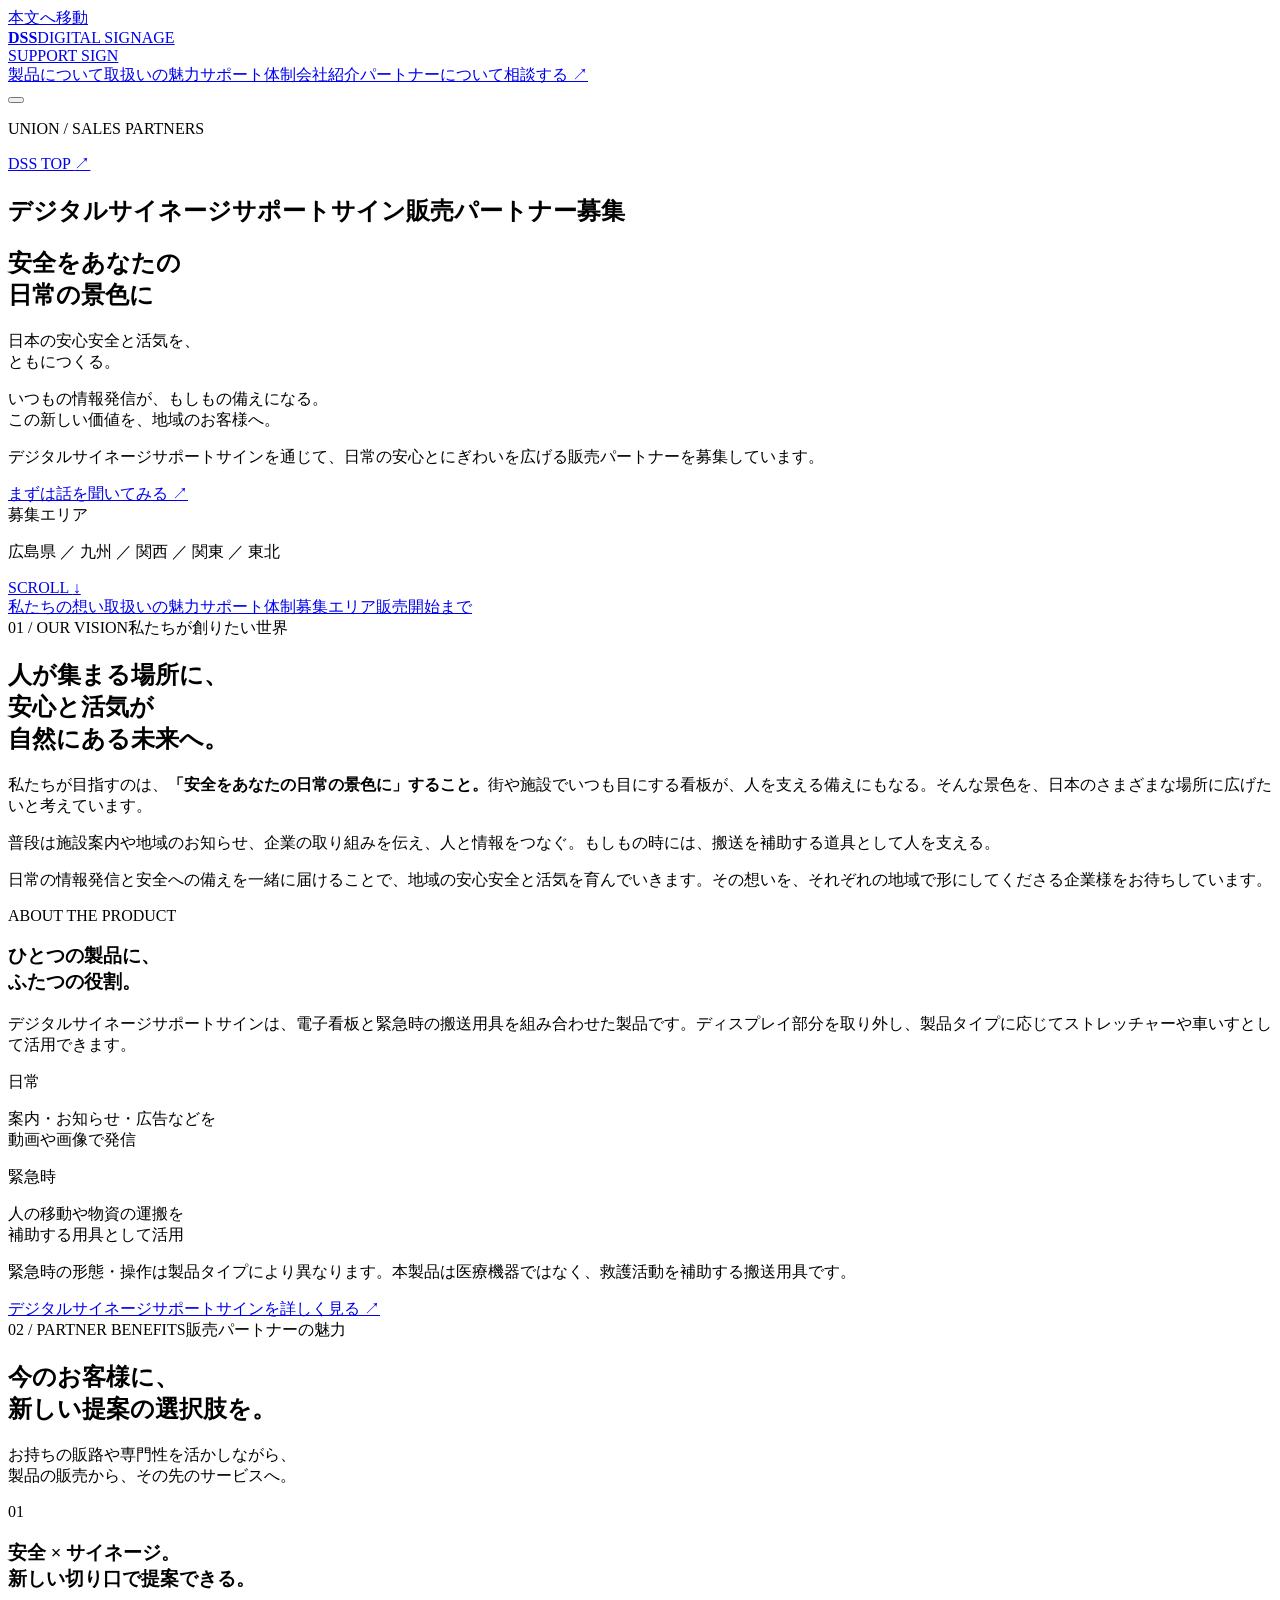
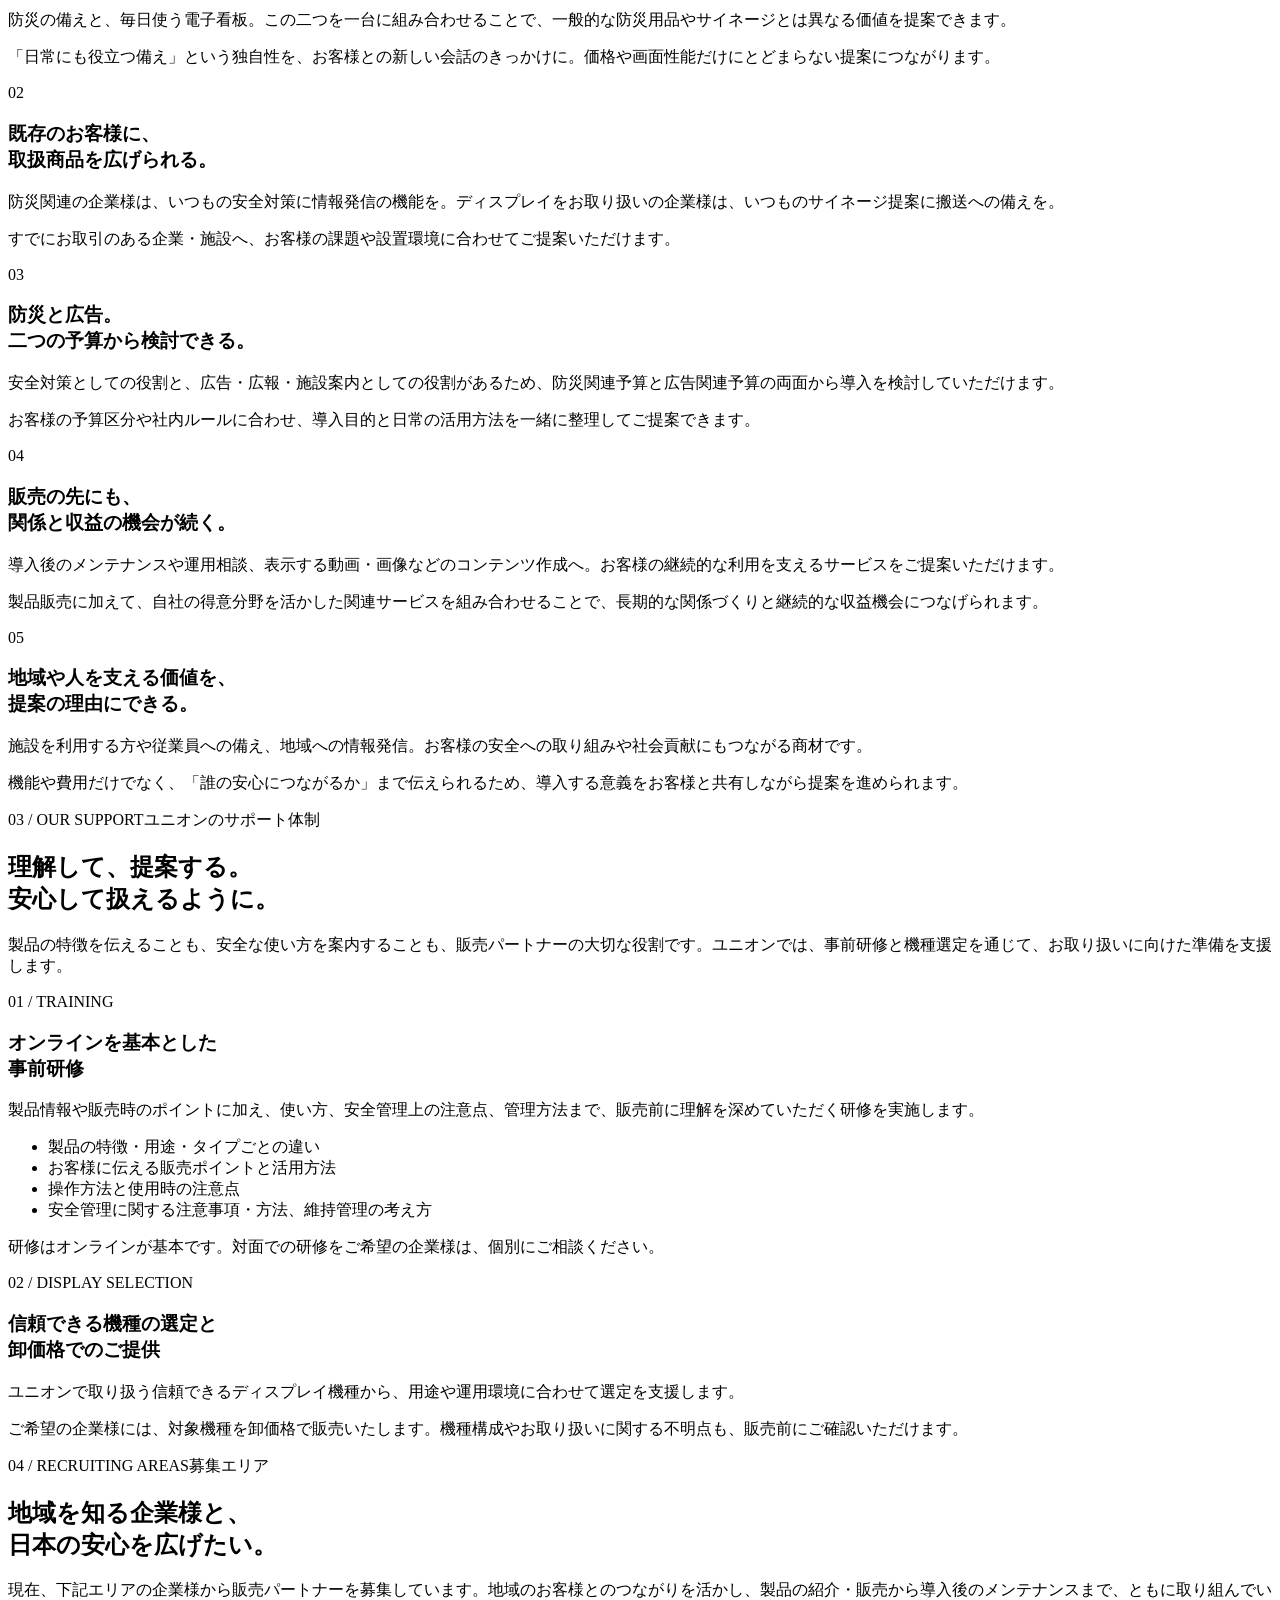
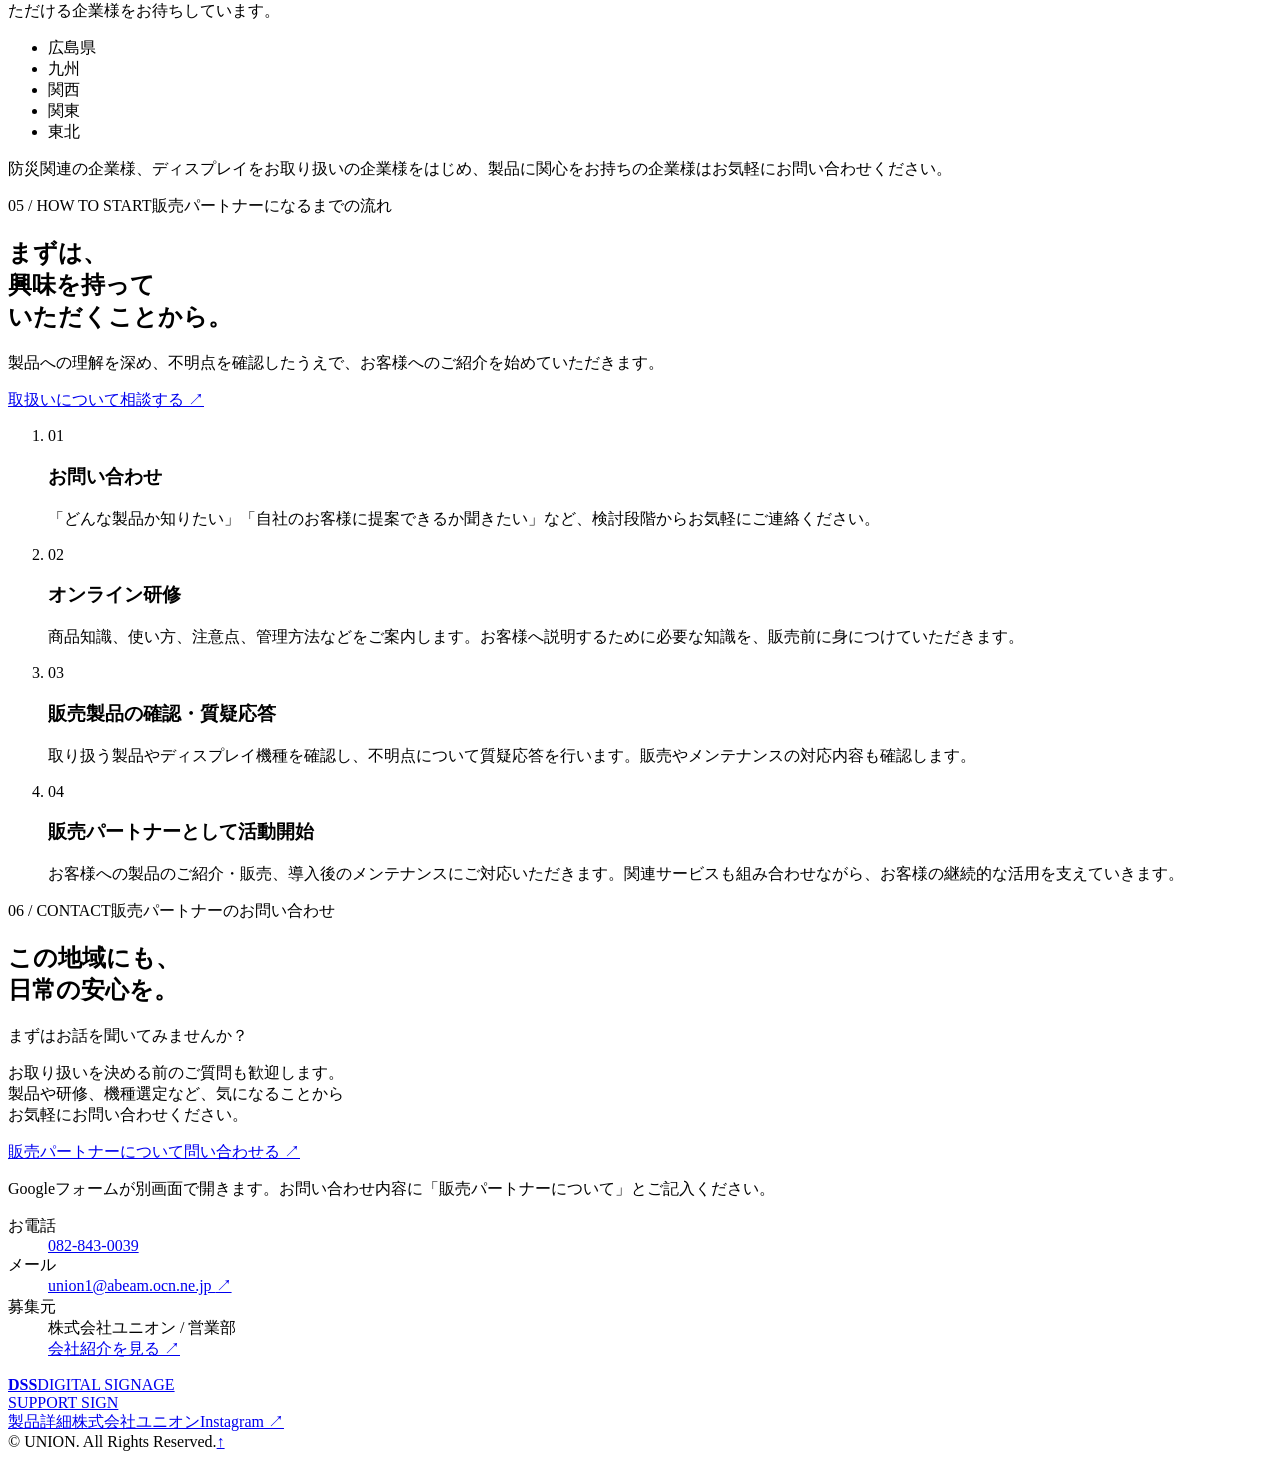
==== commit 877992a5: "Add files via upload Update page SEO titles" ====
--- a/index.html
+++ b/index.html
@@ -1,41 +1,60 @@
 <!doctype html>
 <html lang="ja">
-<head><!-- Google tag (gtag.js) -->
-<script async src="https://www.googletagmanager.com/gtag/js?id=G-GKJ5CT59DS"></script>
-<script>
-  window.dataLayer = window.dataLayer || [];
-  function gtag(){dataLayer.push(arguments);}
-  gtag('js', new Date());
+<head>
+<meta charset="UTF-8"><meta name="viewport" content="width=device-width,initial-scale=1"><meta name="theme-color" content="#111315">
+<title>デジタルサイネージの販売パートナー募集｜サポートサイン</title>
+<meta name="description" content="デジタルサイネージサポートサインの販売パートナーを募集。防災と情報発信を組み合わせた製品の取扱いの魅力、募集エリア、サポート体制、販売開始までの流れをご案内します。">
 
-  gtag('config', 'G-GKJ5CT59DS');
-</script><meta charset="UTF-8"><meta name="viewport" content="width=device-width,initial-scale=1"><meta name="theme-color" content="#141718"><title>デジタルサイネージと防災を一台に｜サポートサイン｜株式会社ユニオン</title><meta name="description" content="デジタルサイネージによる施設案内・安全啓発と、緊急時の搬送補助を一台に。広島の株式会社ユニオンが公共施設・学校・工場への導入と運用をご相談いただけます。"><link rel="icon" href="assets/favicon.svg" type="image/svg+xml"><link rel="stylesheet" href="style.css?v=20260916-union1"><script src="app.js" defer></script><meta name="google-site-verification" content="ZKqMYV4-run-HUmm81ju7Zc-xpolC3CdkgN3Vyet49Q" /><link rel="canonical" href="https://tatuno21-dev.github.io/-GPT-HP/"></head>
+<link rel="icon" href="../assets/favicon.svg" type="image/svg+xml"><link rel="stylesheet" href="partners.css?v=20260921"><script src="partners.js?v=20260921" defer></script>
+<script async src="https://www.googletagmanager.com/gtag/js?id=G-GKJ5CT59DS"></script><script>window.dataLayer=window.dataLayer||[];function gtag(){dataLayer.push(arguments)}gtag('js',new Date());gtag('config','G-GKJ5CT59DS');</script>
+<link rel="canonical" href="https://tatuno21-dev.github.io/-GPT-HP/partners/"></head>
 <body>
 <a class="skip" href="#main">本文へ移動</a>
-<header class="header"><a class="brand" href="#" aria-label="DSS トップ"><b>DSS</b><span class="brand-name">DIGITAL SIGNAGE<br>SUPPORT SIGN</span></a><nav class="desktop-nav" aria-label="メインメニュー"><a href="#about">製品について</a><a href="#value">特長</a><a href="#scenes">活用シーン</a><a href="#support">サポート</a><a href="product/">デジタルサイネージ製品詳細</a><a href="company/">会社紹介</a><a class="header-contact" href="#contact">気軽に質問する <span>↗</span></a></nav><button class="menu-toggle" aria-expanded="false" aria-controls="mobile-nav" aria-label="メニューを開く"><span></span><span></span></button></header>
-<nav id="mobile-nav" class="mobile-nav" aria-label="モバイルメニュー" hidden><a href="#about">製品について</a><a href="#value">特長</a><a href="#scenes">活用シーン</a><a href="#support">サポート</a><a href="product/">デジタルサイネージ製品詳細</a><a href="company/">株式会社ユニオンについて</a><a href="partners/">販売パートナー募集</a><a href="#contact">製品について質問する ↗</a></nav>
+<header class="header"><a class="brand" href="../" aria-label="DSS トップページ"><b>DSS</b><span>DIGITAL SIGNAGE<br>SUPPORT SIGN</span></a><nav class="desktop-nav" aria-label="メインメニュー"><a href="../product/">製品について</a><a href="#benefits">取扱いの魅力</a><a href="#support">サポート体制</a><a href="../company/">会社紹介</a><a class="button small" href="#contact">パートナーについて相談する <span aria-hidden="true">↗</span></a></nav><button class="menu-toggle" type="button" aria-expanded="false" aria-controls="mobile-nav" aria-label="メニューを開く"><span></span><span></span></button></header>
+<nav id="mobile-nav" aria-label="モバイルメニュー" hidden><a href="../product/">製品について</a><a href="#vision">私たちが創りたい世界</a><a href="#benefits">取扱いの魅力</a><a href="#support">サポート体制</a><a href="#area">募集エリア</a><a href="#flow">販売開始までの流れ</a><a href="../company/">会社紹介</a><a href="#contact">パートナーについて相談する ↗</a></nav>
 <main id="main">
-<section class="hero" aria-labelledby="hero-title"><img class="hero-image" src="assets/entrance.jpeg" alt="大型商業施設の入口に設置されたデジタルサイネージサポートサインの活用イメージ" fetchpriority="high"><div class="hero-shade"></div><div class="hero-top"><span>EVERYDAY SIGNAGE. EMERGENCY SUPPORT.</span><span>A PRODUCT BY UNION</span></div><div class="hero-copy"><p class="eyebrow light">日常の情報発信 × もしもの備え</p><h1 id="hero-title">安全を<br>あなたの日常の<br>景色に</h1><p class="hero-description">日常はデジタルサイネージ<br>緊急時は搬送を支える一台に</p><a class="text-link light-link" href="#about">デジタルサイネージサポートサインとは <span>↘</span></a></div><div class="hero-bottom"><a href="#about">SCROLL TO DISCOVER <span>↓</span></a><span>設置イメージ</span></div></section>
-<section id="about" class="section about"><div class="section-label"><span>01 / CONCEPT</span><span>日常から備える</span></div><div class="intro-grid"><h2 class="large-heading">「いつも」の場所に<br>「もしも」の力を</h2><div class="intro-copy"><p>人が集まる場所にある一台の看板<br>その役割は情報を伝えることだけではありません</p><p>デジタルサイネージサポートサインは<br class="pc">案内やお知らせを映す電子看板と<br class="pc">緊急時の搬送用具を組み合わせた製品です</p><p>普段から目に触れ日々使われること<br>それがいざという時の備えにつながります</p></div></div><div class="concept-bottom"><span class="large-english">Communicate.<br><i>Support.</i></span><p>伝えることも支えることも<br>毎日の景色の中で</p></div>
-<p><a class="text-link" href="product/">デジタルサイネージサポートサインの使い方・変形手順を見る ↗</a></p><div class="product-showcase"><div class="product-photo"><img id="product-image" src="assets/daily-use-image.jpeg" alt="大型ショッピングモール入口でデジタルサイネージサポートサインを活用するイメージ" loading="lazy"><span class="photo-tag">PRODUCT / 活用イメージ</span></div><div class="product-story"><span class="eyebrow">TWO ROLES, ONE PURPOSE</span><h3>情報を届ける<br>人を支える</h3><p class="small-note">日常の情報発信と緊急時の物資運搬の使用例をご覧いただけます</p><div class="mode-control" role="group" aria-label="製品の用途を切り替え"><button type="button" class="active" data-mode="daily" aria-pressed="true">01 日常の姿</button><button type="button" data-mode="emergency" aria-pressed="false">02 緊急時の姿</button></div><div aria-live="polite"><h4 id="mode-title">毎日の情報発信に</h4><p id="mode-copy">施設案内掲示板自社の取り組み広告動画や画像で必要な情報をわかりやすく届けます</p><p id="mode-note" class="small-note">活用イメージ：大型ショッピングモールでの情報発信</p></div><div class="product-meta"><span>LINEUP</span><p>ストレッチャータイプ / 車いすタイプ</p></div><p class="small-note">搬送時の形態・操作方法は製品タイプにより異なります</p><a class="text-link" href="#contact">製品の違いを質問する <span>↗</span></a></div></div></section>
-<section id="value" class="value-section section"><div class="section-label"><span>02 / VALUE</span><span>毎日使える防災のかたち</span></div><div class="value-heading"><h2 class="large-heading">備えを見える化<br>安心・貢献が伝わる</h2><p>安全対策に日常の価値を<br>情報発信にもしもの役割を<br>一台から施設の備えを考えます</p></div><div class="value-rows"><article><span class="row-number">01</span><h3>使う場所に<br>備えがある</h3><p>倉庫の奥ではなくいつも人が行き交う場所へ日常的に目にする看板が緊急時の搬送を支える備えになります</p></article><article><span class="row-number">02</span><h3>安全への想いが<br>伝わる</h3><p>施設の安全対策や避難先企業の取り組みを画面で発信来訪者や従業員に日々の活動を届けられます</p></article><article><span class="row-number">03</span><h3>動く情報で<br>わかりやすく</h3><p>施設案内から安全啓発まで動画と画像で表現紙の掲示だけでは伝えきれない内容にも活用できます</p></article><article><span class="row-number">04</span><h3>情報の更新を<br>もっとスムーズに</h3><p>運用環境に合わせて放映方法を選択ネットワーク配信に対応した構成なら遠隔での表示変更も可能です</p></article><article><span class="row-number">05</span><h3>備える経験が<br>学びになる</h3><p>学校では防災学習や搬送用具の体験にも生徒自身が伝える内容を考えることで防災を身近にするきっかけに</p></article></div></section>
-<section class="section difference"><div class="section-label"><span>03 / DIFFERENCE</span><span>選ばれる理由</span></div><div class="intro-grid"><h2 class="large-heading">備えるだけで終わらない<br>毎日に役割がある</h2><p>防災用品の「もしも」の役割と<br>電子看板の「いつも」の役割<br>その二つをひとつの設置場所に</p></div><div class="comparison-wrap"><table><caption class="sr-only">日常の役割と緊急時の役割の比較</caption><thead><tr><th scope="col">役割</th><th scope="col">一般的な電子看板</th><th scope="col">搬送用具</th><th scope="col">サポートサイン<br><span>デジタルサイネージ版</span></th></tr></thead><tbody><tr><th scope="row">日常の情報発信</th><td>動画・画像を表示</td><td>搬送用途が中心</td><td>動画・画像を表示</td></tr><tr><th scope="row">緊急時の搬送</th><td>搬送用途なし</td><td>搬送を補助</td><td>タイプに応じた形態で補助</td></tr><tr><th scope="row">日常の置き場所</th><td>人の目に触れる場所</td><td>施設の運用により異なる</td><td>情報発信をする場所に設置</td></tr></tbody></table></div><p class="small-note">一般的な用途の整理です個別製品の仕様や施設の運用によって異なります</p></section>
-<section id="scenes" class="scenes section"><div class="section-label"><span>04 / SCENES</span><span>人が集まるその場所へ</span></div><h2 class="large-heading">地域を支える場所に<br>人を想う企業に</h2><div class="scene-layout"><div class="scene-visual"><img src="assets/community-new.jpeg" alt="地域の支援拠点でサポートサインを活用するイメージ" loading="lazy" id="scene-image"><span class="photo-tag" id="scene-image-label">活用イメージ / 公共施設</span><p id="scene-caption">地域のお知らせともしもの備えを同じ場所に</p></div><div class="scene-list"><details open data-scene="public"><summary><span>01</span><h3>公共施設</h3><i>＋</i></summary><p>施設案内や地域のお知らせを発信緊急時には来訪者の移動や物資運搬の補助に活用できます</p></details><details data-scene="school"><summary><span>02</span><h3>学校・教育施設</h3><i>＋</i></summary><p>行事の案内や生徒の活動を紹介防災学習や車いす体験など日常の学びにもつながります</p></details><details data-scene="factory"><summary><span>03</span><h3>工場・事業所</h3><i>＋</i></summary><p>安全目標連絡事項企業の取り組みを共有従業員や来訪者が集まる場所で搬送への備えも兼ねます</p></details><details data-scene="transport"><summary><span>04</span><h3>駅・港</h3><i>＋</i></summary><p>利用案内や地域の情報を発信人の往来がある十分な設置スペースを確保できる場所への導入をご相談いただけます</p></details><details data-scene="stadium"><summary><span>05</span><h3>スポーツスタジアム</h3><i>＋</i></summary><p>イベント案内や安全啓発の表示に救護拠点の案内と搬送の補助など施設の運用に合わせた活用を考えます</p></details></div></div><p class="small-note">画像は活用イメージです導入実績を示すものではありません設置は通路幅・環境・運用を確認のうえご提案します</p></section>
-<section class="statement statement-photo"><img class="statement-image" src="assets/learning-new.jpeg" alt="学校でサポートサインを使った車いす体験のイメージ" loading="lazy" width="1402" height="1122"><div class="statement-overlay" aria-hidden="true"></div><p class="eyebrow">SAFETY, IN EVERYDAY LIFE.</p><h2>あなたの施設の「いつも」が<br>誰かを支える備えになる</h2><a class="text-link light-link" href="#contact">この場所にも置ける？と聞いてみる <span>↗</span></a><span class="statement-photo-label">防災学習の活用イメージ</span></section>
-<section id="support" class="section support"><div class="section-label"><span>05 / SUPPORT</span><span>導入からその先まで</span></div><div class="intro-grid"><h2 class="large-heading">導入して終わりじゃない<br>運用からメンテナンスまで<br>トータルサポート</h2><p>使い方から情報発信の運用まで<br>株式会社ユニオンが施設に合った<br>活用方法を一緒に考えます</p></div><div class="support-grid"><article><span>01 / INTRODUCTION</span><h3>導入・使用サポート</h3><p>設置場所や使い方をご案内避難訓練での活用についてもご相談ください</p></article><article><span>02 / CONTENTS</span><h3>サイネージ運用</h3><p>動画・画像の制作から放映方法まで日々の情報発信をサポートします</p></article><article><span>03 / MAINTENANCE</span><h3>維持管理・保守</h3><p>使用状況に応じた確認や交換時期のご案内など導入後の管理を支援します</p></article><article><span>04 / COST SUPPORT</span><h3>予算のご相談</h3><p>購買管理によるコストカット支援もご相談可能安全対策に充てる予算づくりを一緒に考えます</p></article></div><div class="flow"><div><span class="eyebrow">HOW TO START</span><h3>まずはひとつの<br>質問から</h3></div><ol><li><span>01</span>ご質問・ご相談</li><li><span>02</span>デモ・設置場所の確認</li><li><span>03</span>運用のご相談・お見積もり</li><li><span>04</span>導入・運用サポート</li></ol></div><div class="price-note"><h3>価格について</h3><p>設置台数ディスプレイの機種運用・保守内容に合わせてお見積もりします<br>「費用感だけ知りたい」という段階でもお気軽にお聞かせください</p><a href="#contact" aria-label="価格について質問する">↗</a></div></section>
-<a class="company-banner" href="company/" aria-label="株式会社ユニオンの会社紹介ページを見る"><span class="company-banner-index">ABOUT UNION / EST. 1974</span><span class="company-banner-copy"><small>この製品の販売会社</small><strong>1974年から<br>広島で50年以上</strong><span>株式会社ユニオンについて</span></span><span class="company-banner-arrow" aria-hidden="true">↗</span></a>
-<section id="faq" class="section faq"><div class="faq-heading"><span class="eyebrow">06 / QUESTIONS</span><h2>お気軽に<br>お問い合わせください</h2><p>よくいただくご質問</p></div><div class="faq-list"><details><summary>まだ導入を決めていません質問だけでもよいですか？<span>＋</span></summary><p>もちろんです設置できる場所使い方費用感など気になることからお気軽にご相談ください</p></details><details><summary>ストレッチャーと車いすどちらにもなりますか？<span>＋</span></summary><p>ストレッチャータイプと車いすタイプがあり緊急時の形態や操作は製品タイプにより異なります用途に合うタイプをご案内します</p></details><details><summary>ディスプレイは選べますか？<span>＋</span></summary><p>43〜55インチの範囲でメーカーや機種をご相談いただけます適合する構成と放映方法を設置環境に合わせてご案内します</p></details><details><summary>屋外にも設置できますか？<span>＋</span></summary><p>設置環境と機器の仕様に応じた確認が必要です直射日光や強風が長時間当たる場所は避け通路の安全やスペースを確保できる場所をご相談ください</p></details><details><summary>医療機器ですか？<span>＋</span></summary><p>医療機器ではありません救護活動を補助する搬送用具です使用方法を確認し施設の救護・避難計画に合わせてご活用ください</p></details><details><summary>サイネージの運用に詳しくなくても使えますか？<span>＋</span></summary><p>使い方から動画や画像の制作放映までご相談いただけますご希望の運用に合わせてサポート内容をご提案します</p></details></div></section>
-<section id="contact" class="contact section"><div class="section-label"><span>07 / CONTACT</span><span>株式会社ユニオン</span></div><div class="contact-intro"><h2>まずはお話を<br>聞いてみませんか？</h2><p>「うちの施設にも置ける？」<br>「どんな仕組み？」「費用はどのくらい？」<br>検討前のご質問も歓迎します</p></div><div class="contact-grid"><div class="contact-details"><div class="union-signature"><span class="union-logo-crop"><img src="assets/union-logo-original.jpg" alt="株式会社ユニオン ロゴ" width="1675" height="2048" loading="lazy"></span><div><span class="eyebrow">UNION / CONTACT</span><p>日常の安心を、ともに。</p></div></div><a class="contact-mail" href="https://docs.google.com/forms/d/e/1FAIpQLSdQvwUCY77L22IvAKcECpF384Vm-meFKupwjZma_bfVFzkHiA/viewform?usp=publish-editor" target="_blank" rel="noopener noreferrer">Googleフォームで問い合わせる <span>↗</span></a><p class="contact-address">フォームは別画面でも開けます</p><div class="phone"><span>お電話でもお気軽に</span><a href="tel:0828430039">082-843-0039</a><p>株式会社ユニオン / 営業部</p></div></div><div class="google-form-wrap"><div class="form-brand-heading"><span>CONTACT FORM</span><p>お問い合わせ</p></div><iframe src="https://docs.google.com/forms/d/e/1FAIpQLSdQvwUCY77L22IvAKcECpF384Vm-meFKupwjZma_bfVFzkHiA/viewform?embedded=true" title="デジタルサイネージサポートサイン お問い合わせフォーム" loading="lazy">読み込めない場合は、Googleフォームでお問い合わせください。</iframe></div></div></section>
+<section class="hero" aria-labelledby="page-title">
+<div class="hero-top"><p class="eyebrow">UNION / SALES PARTNERS</p><a href="../">DSS TOP <span aria-hidden="true">↗</span></a></div>
+<h1 id="page-title"><span class="product-name">デジタルサイネージサポートサイン</span><span class="recruit-title">販売パートナー募集</span></h1>
+<div class="hero-body"><div><h2>安全をあなたの<br>日常の景色に</h2><p class="hero-mission">日本の安心安全と活気を、<br class="mobile-break">ともにつくる。</p></div><div class="hero-intro"><p>いつもの情報発信が、もしもの備えになる。<br>この新しい価値を、地域のお客様へ。</p><p>デジタルサイネージサポートサインを通じて、日常の安心とにぎわいを広げる販売パートナーを募集しています。</p><a class="button" href="#contact">まずは話を聞いてみる <span aria-hidden="true">↗</span></a></div></div>
+<div class="hero-bottom"><span>募集エリア</span><p>広島県 ／ 九州 ／ 関西 ／ 関東 ／ 東北</p><a href="#vision" aria-label="私たちが創りたい世界へ">SCROLL <span aria-hidden="true">↓</span></a></div>
+</section>
+<nav class="contents" aria-label="ページ内メニュー"><a href="#vision">私たちの想い</a><a href="#benefits">取扱いの魅力</a><a href="#support">サポート体制</a><a href="#area">募集エリア</a><a href="#flow">販売開始まで</a></nav>
+<section id="vision" class="section">
+<div class="section-label"><span>01 / OUR VISION</span><span>私たちが創りたい世界</span></div>
+<div class="split"><h2>人が集まる場所に、<br>安心と活気が<br>自然にある未来へ。</h2><div class="prose"><p>私たちが目指すのは、<strong>「安全をあなたの日常の景色に」すること。</strong>街や施設でいつも目にする看板が、人を支える備えにもなる。そんな景色を、日本のさまざまな場所に広げたいと考えています。</p><p>普段は施設案内や地域のお知らせ、企業の取り組みを伝え、人と情報をつなぐ。もしもの時には、搬送を補助する道具として人を支える。</p><p>日常の情報発信と安全への備えを一緒に届けることで、地域の安心安全と活気を育んでいきます。その想いを、それぞれの地域で形にしてくださる企業様をお待ちしています。</p></div></div>
+<div class="product-summary"><div><p class="eyebrow">ABOUT THE PRODUCT</p><h3>ひとつの製品に、<br>ふたつの役割。</h3></div><div><p>デジタルサイネージサポートサインは、電子看板と緊急時の搬送用具を組み合わせた製品です。ディスプレイ部分を取り外し、製品タイプに応じてストレッチャーや車いすとして活用できます。</p><div class="roles"><div><span>日常</span><p>案内・お知らせ・広告などを<br>動画や画像で発信</p></div><div><span>緊急時</span><p>人の移動や物資の運搬を<br>補助する用具として活用</p></div></div><p class="note">緊急時の形態・操作は製品タイプにより異なります。本製品は医療機器ではなく、救護活動を補助する搬送用具です。</p><a class="text-link" href="../product/">デジタルサイネージサポートサインを詳しく見る <span aria-hidden="true">↗</span></a></div></div>
+</section>
+<section id="benefits" class="section fog">
+<div class="section-label"><span>02 / PARTNER BENEFITS</span><span>販売パートナーの魅力</span></div>
+<div class="section-heading"><h2>今のお客様に、<br>新しい提案の選択肢を。</h2><p>お持ちの販路や専門性を活かしながら、<br>製品の販売から、その先のサービスへ。</p></div>
+<div class="benefits">
+<article><span class="number">01</span><h3>安全 × サイネージ。<br>新しい切り口で提案できる。</h3><div><p>防災の備えと、毎日使う電子看板。この二つを一台に組み合わせることで、一般的な防災用品やサイネージとは異なる価値を提案できます。</p><p>「日常にも役立つ備え」という独自性を、お客様との新しい会話のきっかけに。価格や画面性能だけにとどまらない提案につながります。</p></div></article>
+<article><span class="number">02</span><h3>既存のお客様に、<br>取扱商品を広げられる。</h3><div><p>防災関連の企業様は、いつもの安全対策に情報発信の機能を。ディスプレイをお取り扱いの企業様は、いつものサイネージ提案に搬送への備えを。</p><p>すでにお取引のある企業・施設へ、お客様の課題や設置環境に合わせてご提案いただけます。</p></div></article>
+<article><span class="number">03</span><h3>防災と広告。<br>二つの予算から検討できる。</h3><div><p>安全対策としての役割と、広告・広報・施設案内としての役割があるため、防災関連予算と広告関連予算の両面から導入を検討していただけます。</p><p>お客様の予算区分や社内ルールに合わせ、導入目的と日常の活用方法を一緒に整理してご提案できます。</p></div></article>
+<article><span class="number">04</span><h3>販売の先にも、<br>関係と収益の機会が続く。</h3><div><p>導入後のメンテナンスや運用相談、表示する動画・画像などのコンテンツ作成へ。お客様の継続的な利用を支えるサービスをご提案いただけます。</p><p>製品販売に加えて、自社の得意分野を活かした関連サービスを組み合わせることで、長期的な関係づくりと継続的な収益機会につなげられます。</p></div></article>
+<article><span class="number">05</span><h3>地域や人を支える価値を、<br>提案の理由にできる。</h3><div><p>施設を利用する方や従業員への備え、地域への情報発信。お客様の安全への取り組みや社会貢献にもつながる商材です。</p><p>機能や費用だけでなく、「誰の安心につながるか」まで伝えられるため、導入する意義をお客様と共有しながら提案を進められます。</p></div></article>
+</div>
+</section>
+<section id="support" class="section">
+<div class="section-label"><span>03 / OUR SUPPORT</span><span>ユニオンのサポート体制</span></div>
+<div class="split"><h2>理解して、提案する。<br>安心して扱えるように。</h2><div class="prose"><p>製品の特徴を伝えることも、安全な使い方を案内することも、販売パートナーの大切な役割です。ユニオンでは、事前研修と機種選定を通じて、お取り扱いに向けた準備を支援します。</p></div></div>
+<div class="support-list"><article><div><span class="eyebrow">01 / TRAINING</span><h3>オンラインを基本とした<br>事前研修</h3></div><div><p>製品情報や販売時のポイントに加え、使い方、安全管理上の注意点、管理方法まで、販売前に理解を深めていただく研修を実施します。</p><ul><li>製品の特徴・用途・タイプごとの違い</li><li>お客様に伝える販売ポイントと活用方法</li><li>操作方法と使用時の注意点</li><li>安全管理に関する注意事項・方法、維持管理の考え方</li></ul><p class="support-note">研修はオンラインが基本です。対面での研修をご希望の企業様は、個別にご相談ください。</p></div></article><article><div><span class="eyebrow">02 / DISPLAY SELECTION</span><h3>信頼できる機種の選定と<br>卸価格でのご提供</h3></div><div><p>ユニオンで取り扱う信頼できるディスプレイ機種から、用途や運用環境に合わせて選定を支援します。</p><p>ご希望の企業様には、対象機種を卸価格で販売いたします。機種構成やお取り扱いに関する不明点も、販売前にご確認いただけます。</p></div></article></div>
+</section>
+<section id="area" class="section inverse">
+<div class="section-label"><span>04 / RECRUITING AREAS</span><span>募集エリア</span></div>
+<div class="split"><h2>地域を知る企業様と、<br>日本の安心を広げたい。</h2><div class="prose"><p>現在、下記エリアの企業様から販売パートナーを募集しています。地域のお客様とのつながりを活かし、製品の紹介・販売から導入後のメンテナンスまで、ともに取り組んでいただける企業様をお待ちしています。</p></div></div>
+<ul class="area-list" aria-label="募集地域"><li>広島県</li><li>九州</li><li>関西</li><li>関東</li><li>東北</li></ul>
+<p class="area-note">防災関連の企業様、ディスプレイをお取り扱いの企業様をはじめ、製品に関心をお持ちの企業様はお気軽にお問い合わせください。</p>
+</section>
+<section id="flow" class="section">
+<div class="section-label"><span>05 / HOW TO START</span><span>販売パートナーになるまでの流れ</span></div>
+<div class="flow-layout"><div><h2>まずは、<br>興味を持って<br>いただくことから。</h2><p>製品への理解を深め、不明点を確認したうえで、お客様へのご紹介を始めていただきます。</p><a class="text-link" href="#contact">取扱いについて相談する <span aria-hidden="true">↗</span></a></div><ol class="steps"><li><span class="step-number">01</span><div><h3>お問い合わせ</h3><p>「どんな製品か知りたい」「自社のお客様に提案できるか聞きたい」など、検討段階からお気軽にご連絡ください。</p></div></li><li><span class="step-number">02</span><div><h3>オンライン研修</h3><p>商品知識、使い方、注意点、管理方法などをご案内します。お客様へ説明するために必要な知識を、販売前に身につけていただきます。</p></div></li><li><span class="step-number">03</span><div><h3>販売製品の確認・質疑応答</h3><p>取り扱う製品やディスプレイ機種を確認し、不明点について質疑応答を行います。販売やメンテナンスの対応内容も確認します。</p></div></li><li><span class="step-number">04</span><div><h3>販売パートナーとして活動開始</h3><p>お客様への製品のご紹介・販売、導入後のメンテナンスにご対応いただきます。関連サービスも組み合わせながら、お客様の継続的な活用を支えていきます。</p></div></li></ol></div>
+</section>
+<section id="contact" class="section contact">
+<div class="section-label"><span>06 / CONTACT</span><span>販売パートナーのお問い合わせ</span></div>
+<div class="split"><div><h2>この地域にも、<br>日常の安心を。</h2><p class="contact-lead">まずはお話を聞いてみませんか？</p><p>お取り扱いを決める前のご質問も歓迎します。<br>製品や研修、機種選定など、気になることから<br class="desktop-break">お気軽にお問い合わせください。</p></div><div class="contact-details"><a class="button" href="https://docs.google.com/forms/d/e/1FAIpQLSdQvwUCY77L22IvAKcECpF384Vm-meFKupwjZma_bfVFzkHiA/viewform?usp=publish-editor" target="_blank" rel="noopener noreferrer">販売パートナーについて問い合わせる <span aria-hidden="true">↗</span></a><p class="note">Googleフォームが別画面で開きます。お問い合わせ内容に「販売パートナーについて」とご記入ください。</p><dl><div><dt>お電話</dt><dd><a class="phone" href="tel:0828430039">082-843-0039</a></dd></div><div><dt>メール</dt><dd><a href="mailto:union1@abeam.ocn.ne.jp?subject=%E8%B2%A9%E5%A3%B2%E3%83%91%E3%83%BC%E3%83%88%E3%83%8A%E3%83%BC%E3%81%AB%E3%81%A4%E3%81%84%E3%81%A6">union1@abeam.ocn.ne.jp <span aria-hidden="true">↗</span></a></dd></div><div><dt>募集元</dt><dd>株式会社ユニオン / 営業部<br><a class="company-link" href="../company/">会社紹介を見る ↗</a></dd></div></dl></div></div>
+</section>
 </main>
-<footer class="union-footer">
-  <div class="union-company">
-    <a class="union-logo-crop" href="https://www.bunguno-union.com/" target="_blank" rel="noopener noreferrer" aria-label="株式会社ユニオン 公式サイト（別画面で開く）"><img src="assets/union-logo-original.jpg" alt="株式会社ユニオン ロゴ" width="1675" height="2048" loading="lazy"></a>
-    <div class="union-company-copy"><span class="eyebrow">COMPANY</span><h2>株式会社ユニオン</h2><p>安全を、あなたの日常の景色に。</p><a class="text-link" href="company/">会社紹介を見る <span>↗</span></a><br><a class="text-link" href="partners/">販売パートナー募集 <span>↗</span></a></div>
-  </div>
-  <a class="union-instagram" href="https://www.instagram.com/union1973.dss/" target="_blank" rel="noopener noreferrer" aria-label="株式会社ユニオンのInstagramを開く（別画面）">
-    <div class="instagram-copy"><span class="eyebrow">FOLLOW US / INSTAGRAM</span><h3>日々の取り組みを<br>Instagramでも。</h3><span class="instagram-handle">@union1973.dss <span aria-hidden="true">↗</span></span><p>QRコードを読み取るか、<br>タップしてご覧いただけます。</p></div>
-    <img class="instagram-qr" src="assets/union-instagram-qr.png" alt="Instagram @union1973.dss のQRコード" width="1782" height="2048" loading="lazy">
-  </a>
-  <div class="union-footer-bottom"><span>© UNION. All Rights Reserved.</span><a class="back-top" href="#" aria-label="ページの先頭へ">↑</a></div>
-</footer>
+<footer><a class="brand" href="../" aria-label="DSS トップページ"><b>DSS</b><span>DIGITAL SIGNAGE<br>SUPPORT SIGN</span></a><nav aria-label="フッターメニュー"><a href="../product/">製品詳細</a><a href="../company/">株式会社ユニオン</a><a href="https://www.instagram.com/union1973.dss/" target="_blank" rel="noopener noreferrer">Instagram ↗</a></nav><div class="footer-bottom"><span>© UNION. All Rights Reserved.</span><a href="#main" aria-label="ページの先頭へ">↑</a></div></footer>
 </body></html>
-
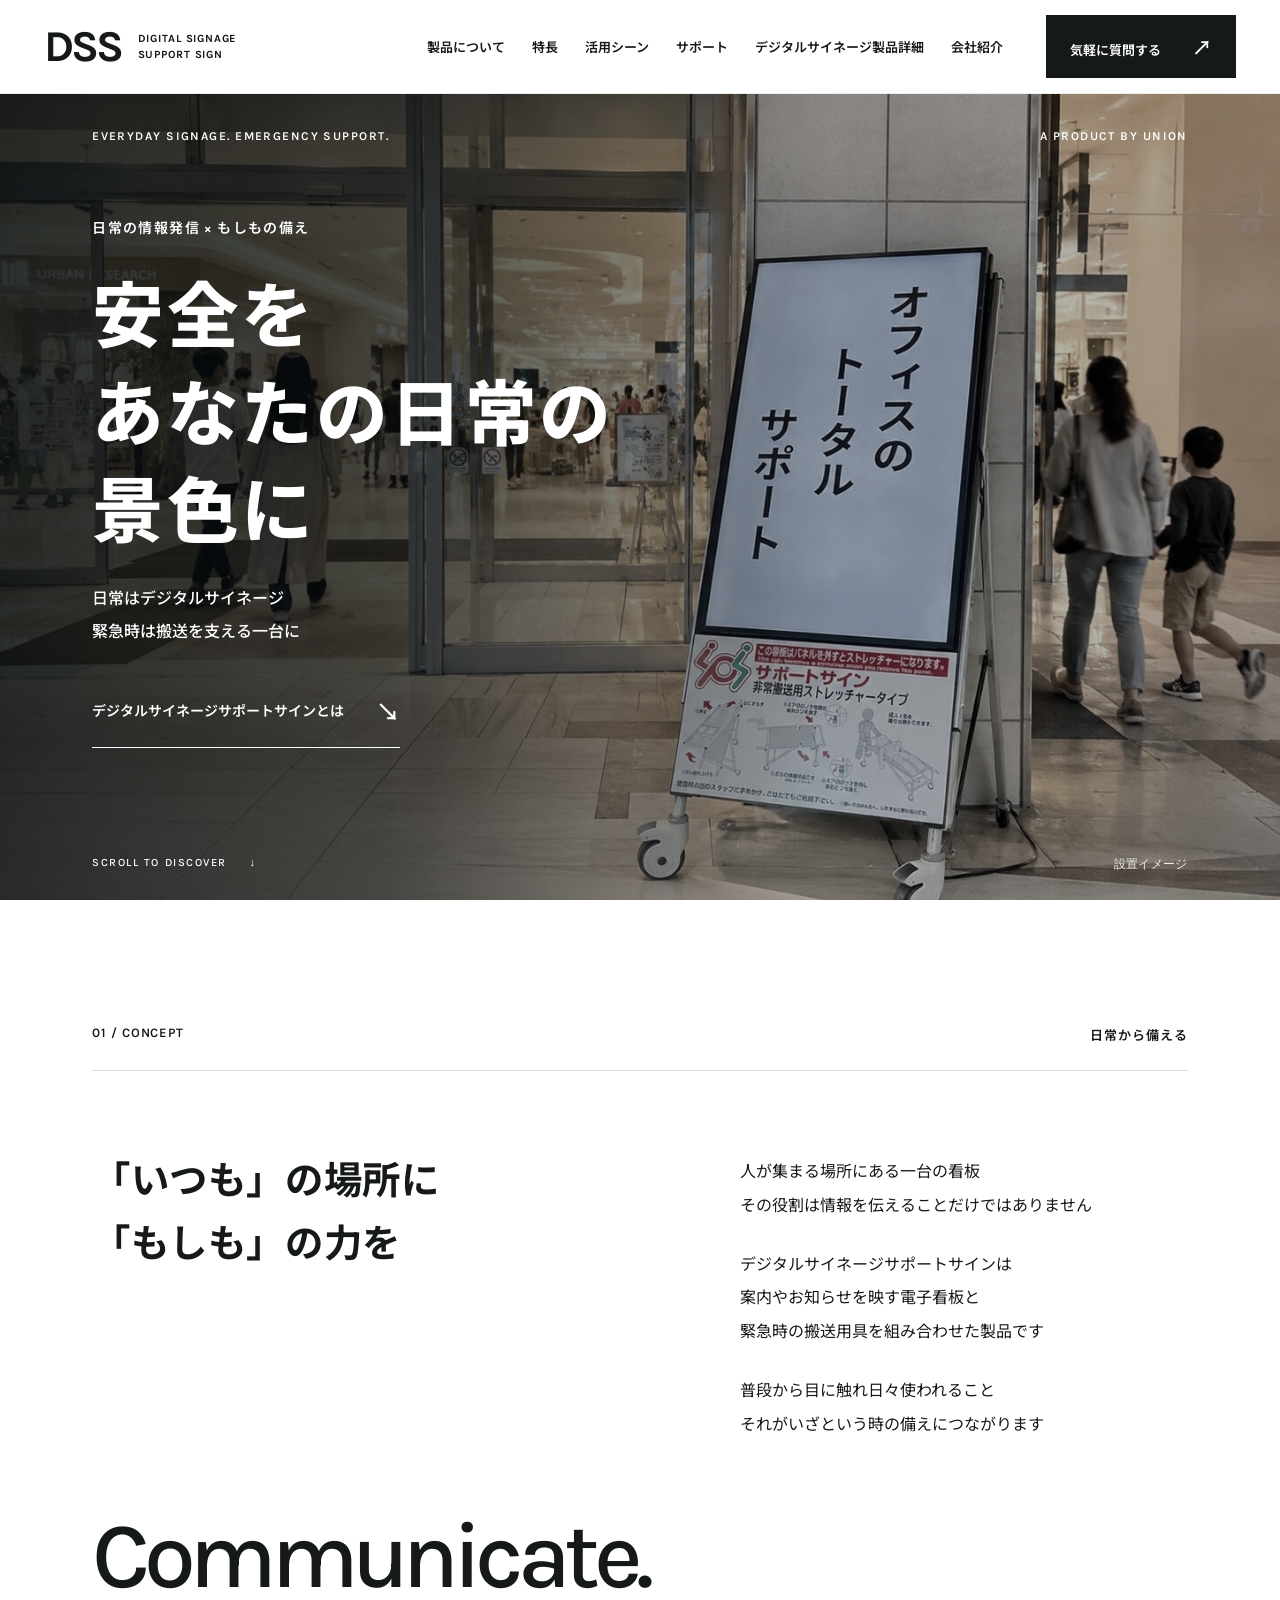
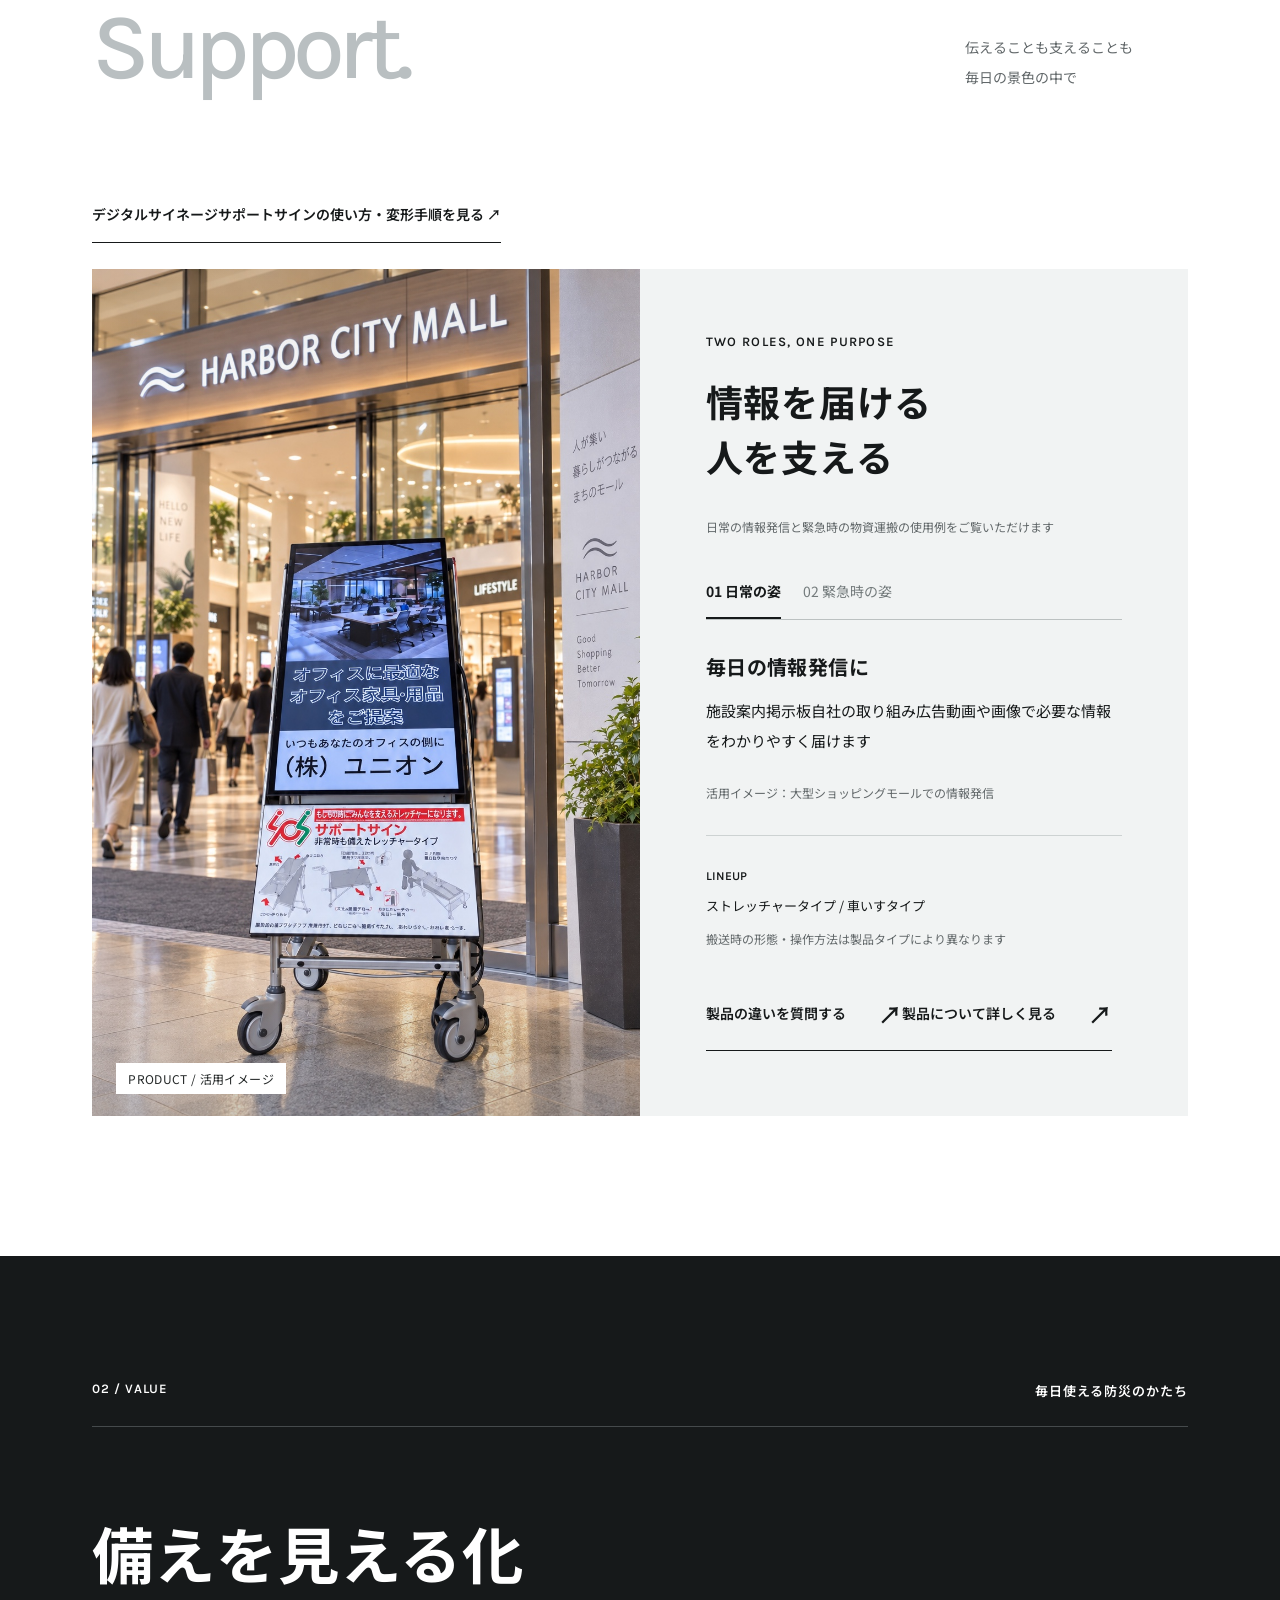
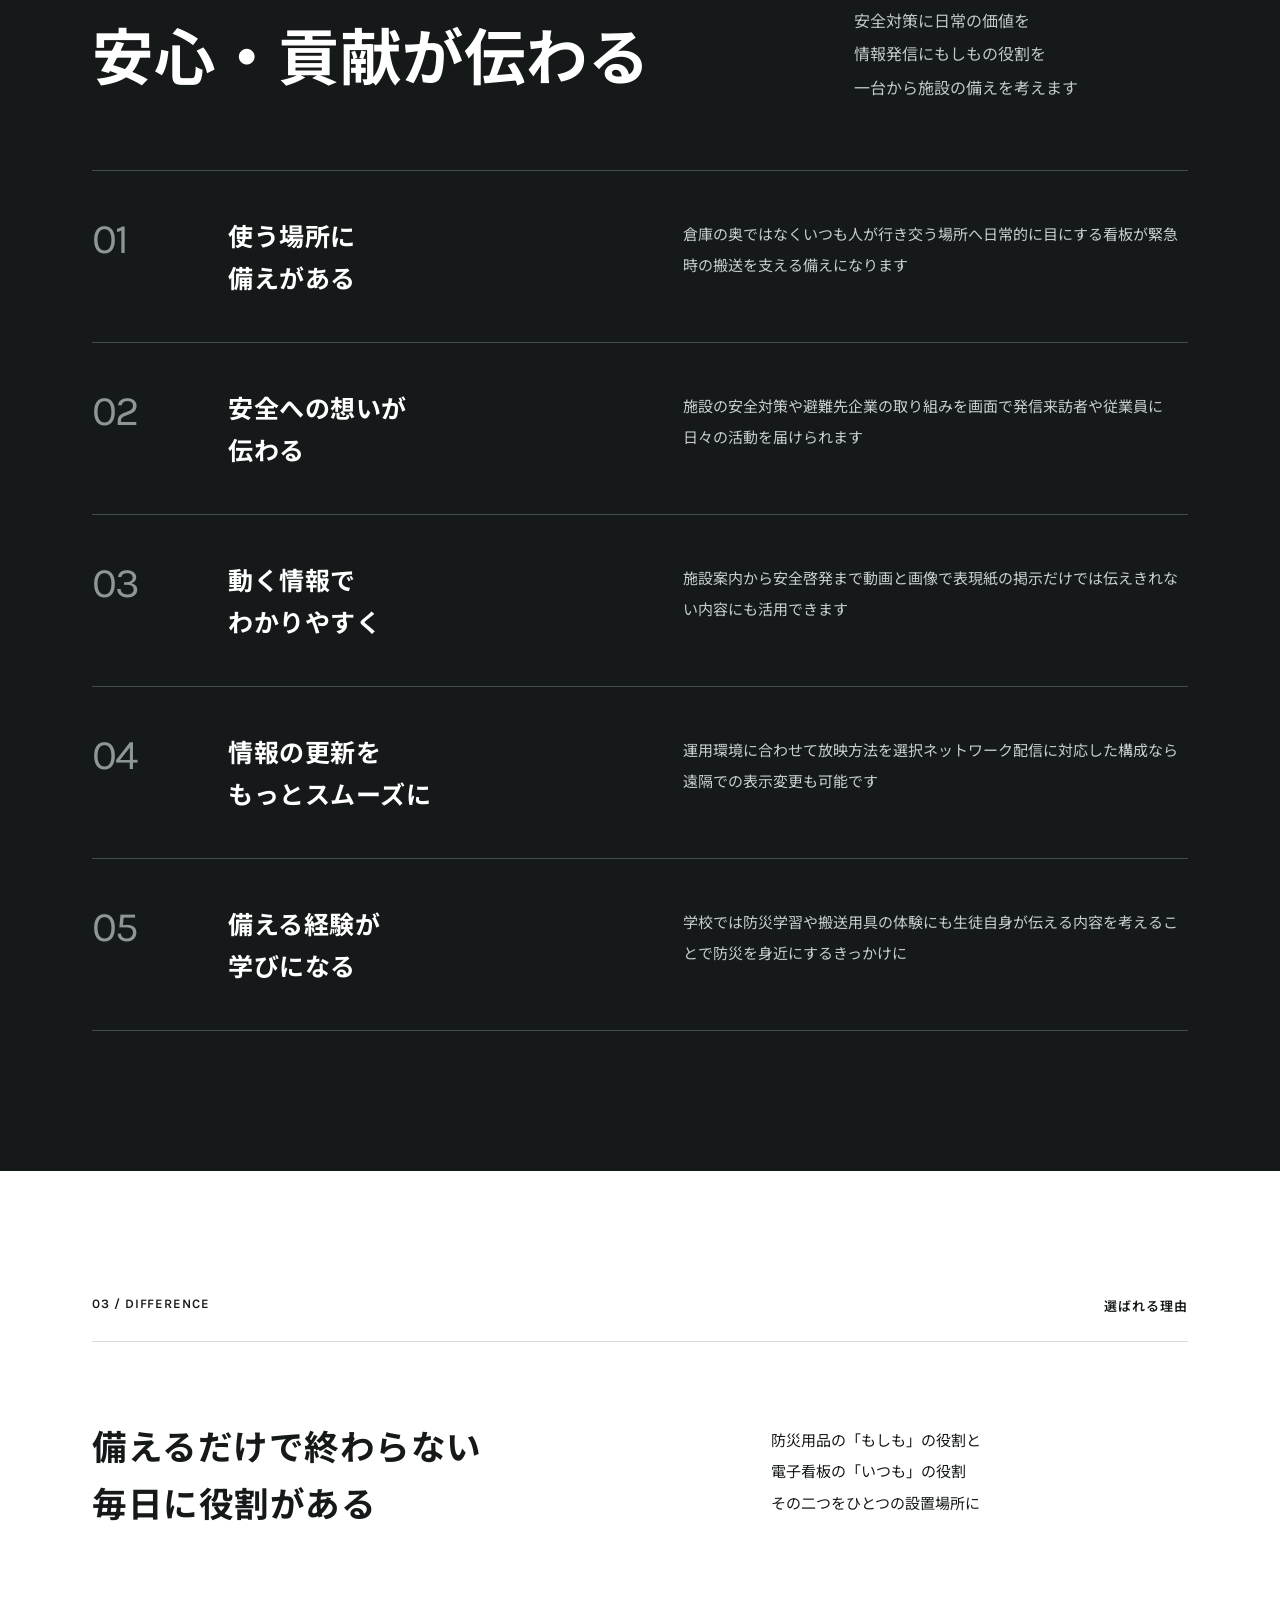
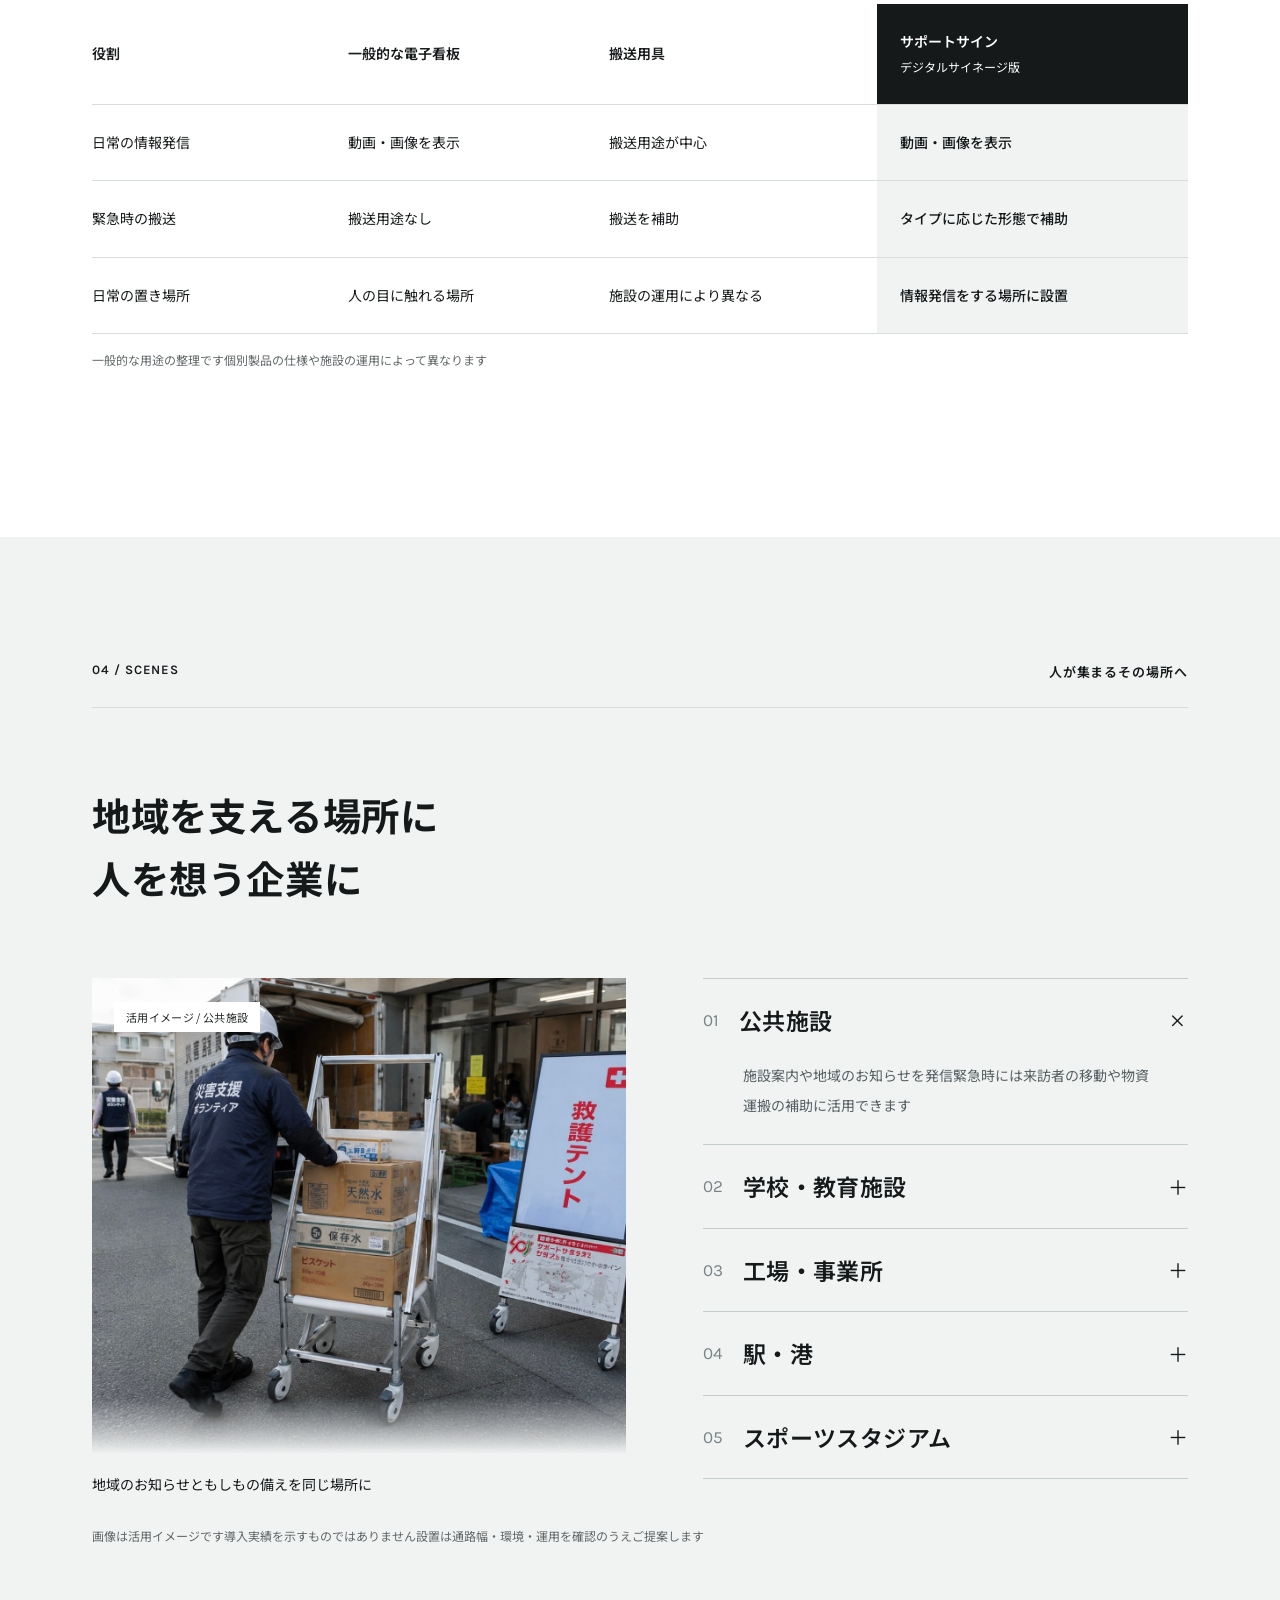
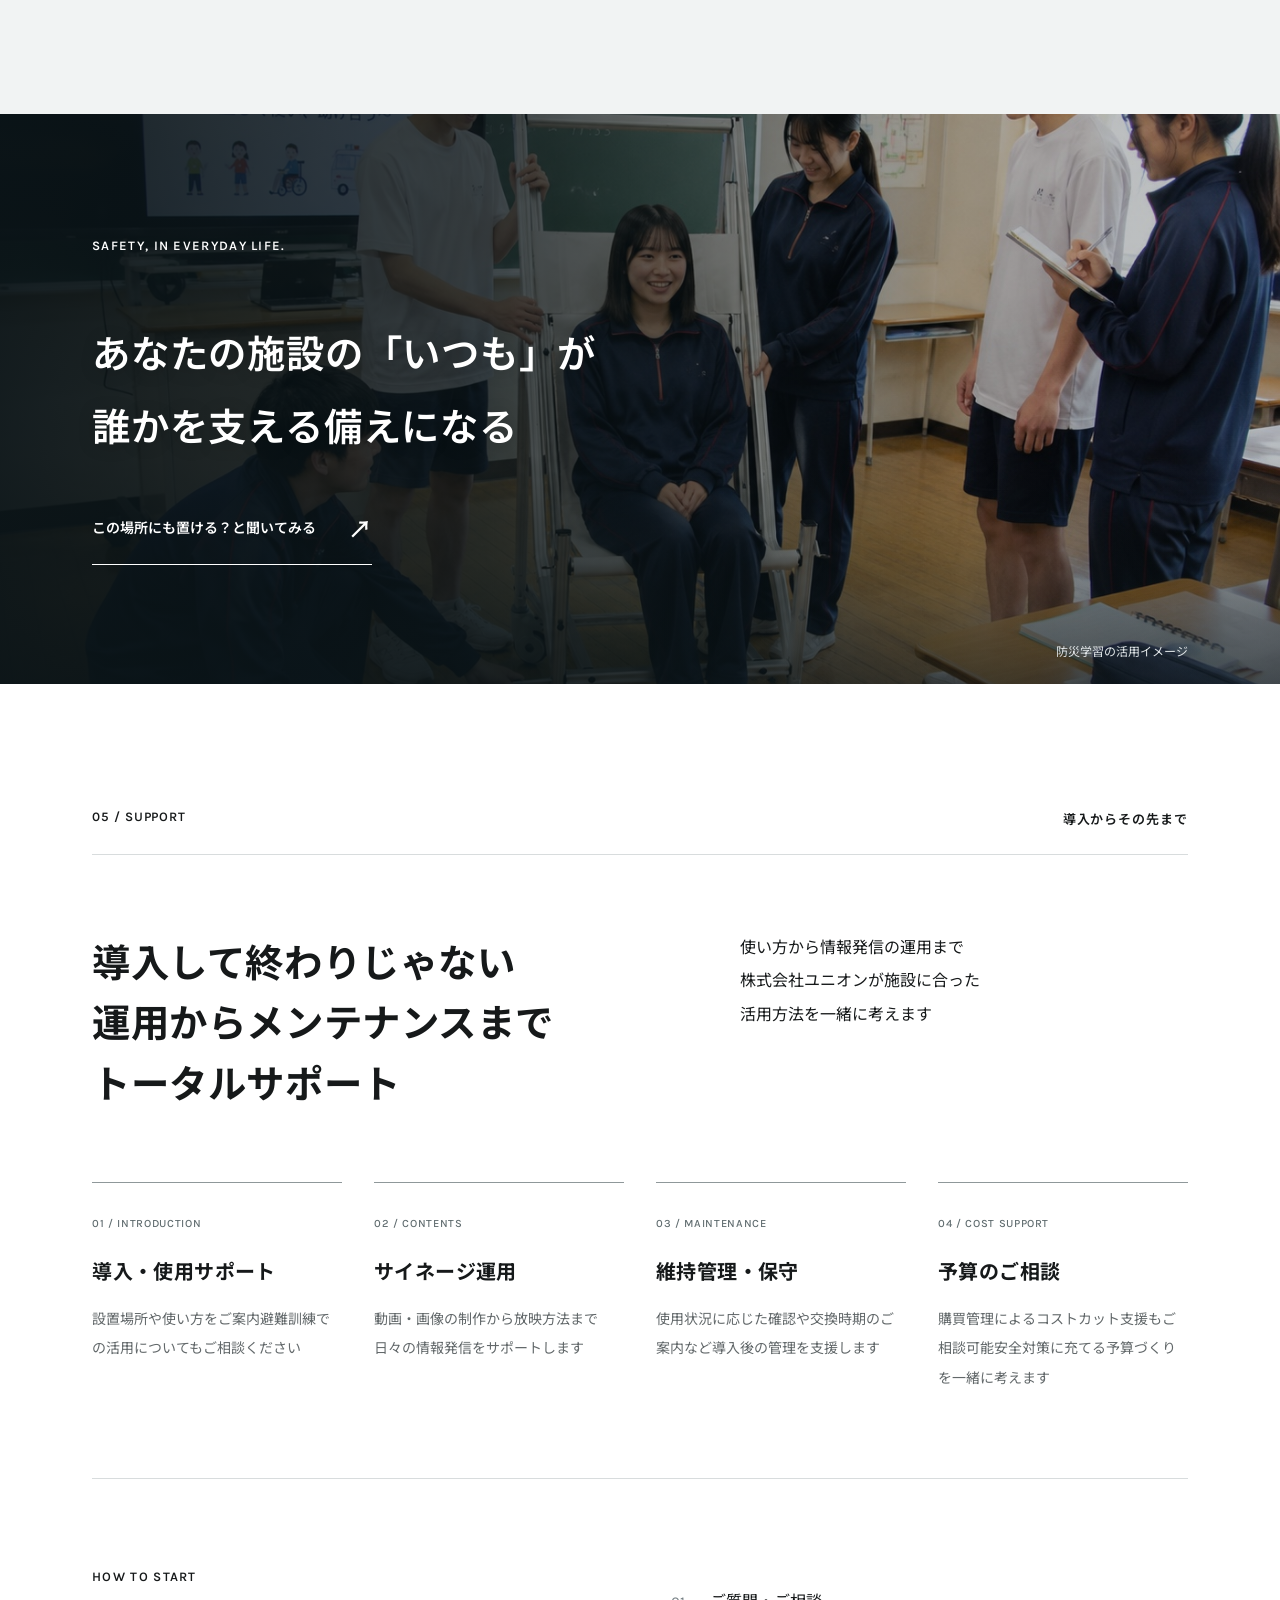
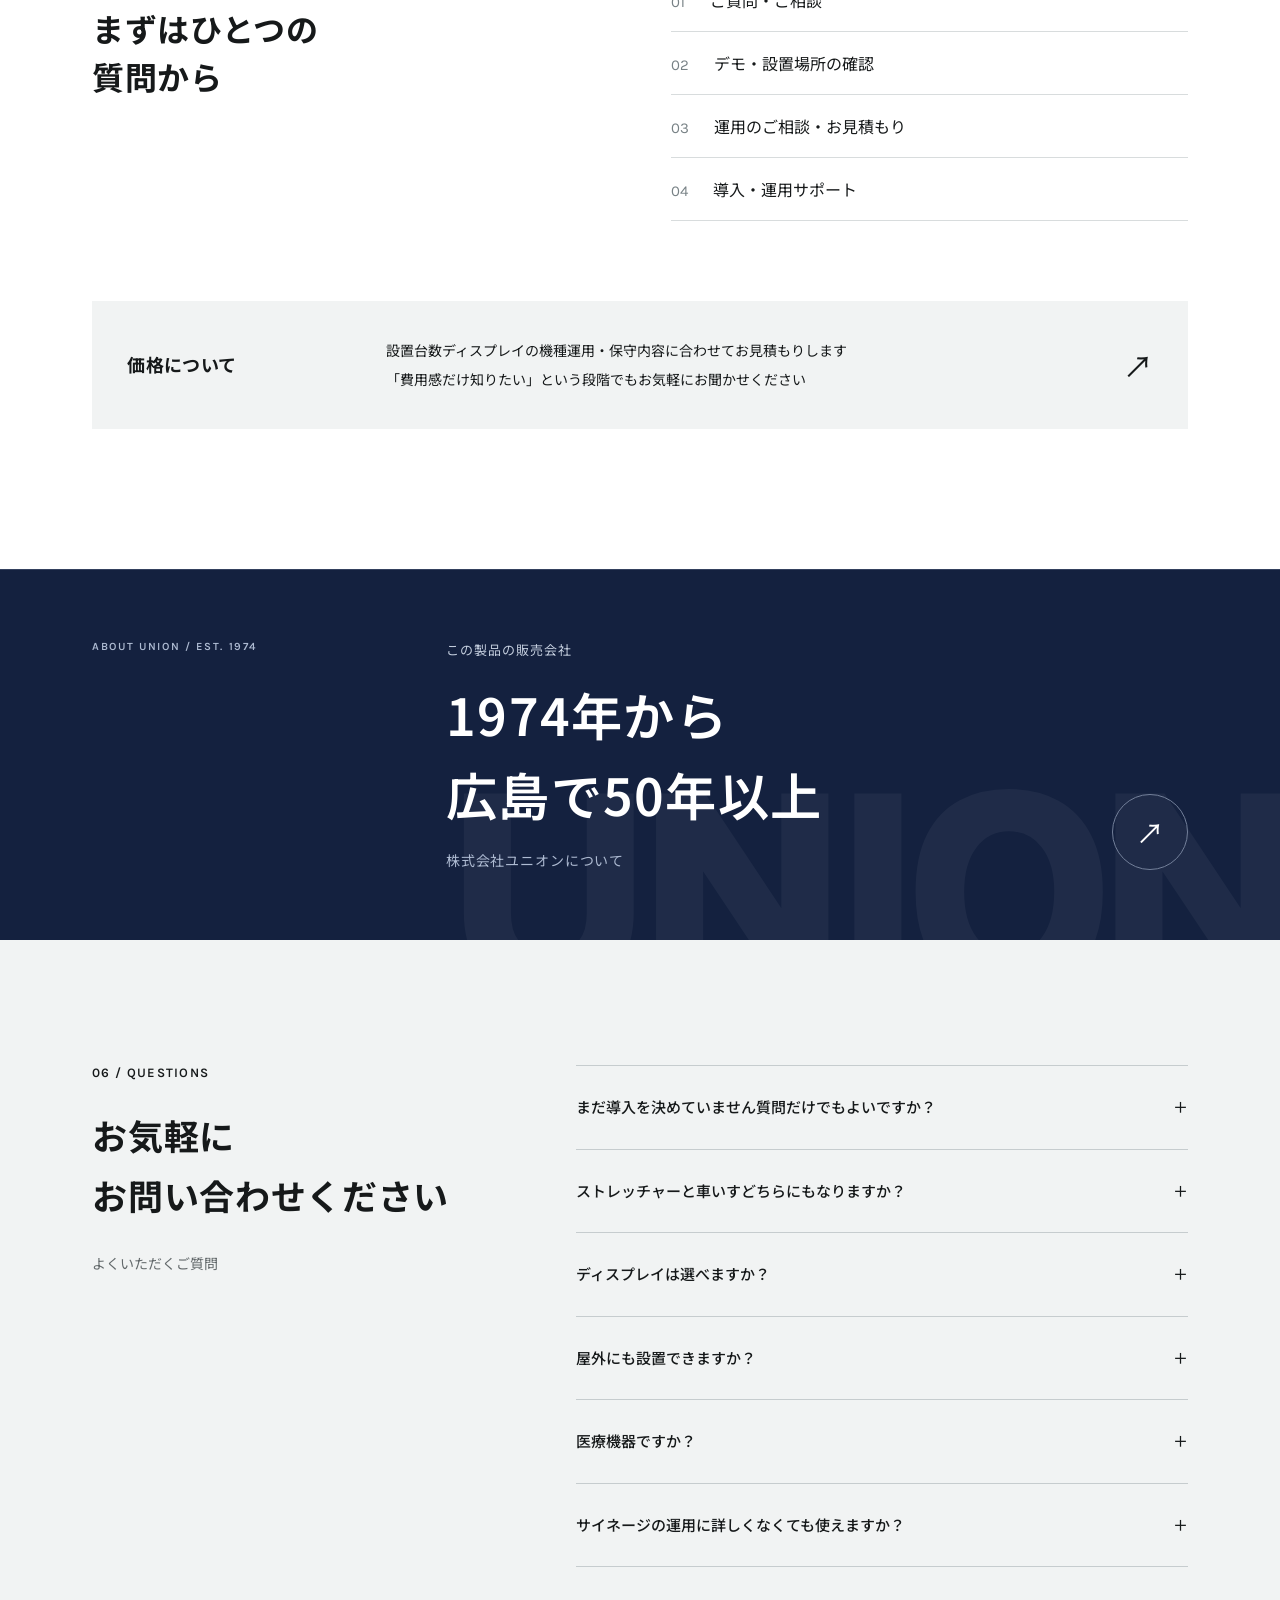
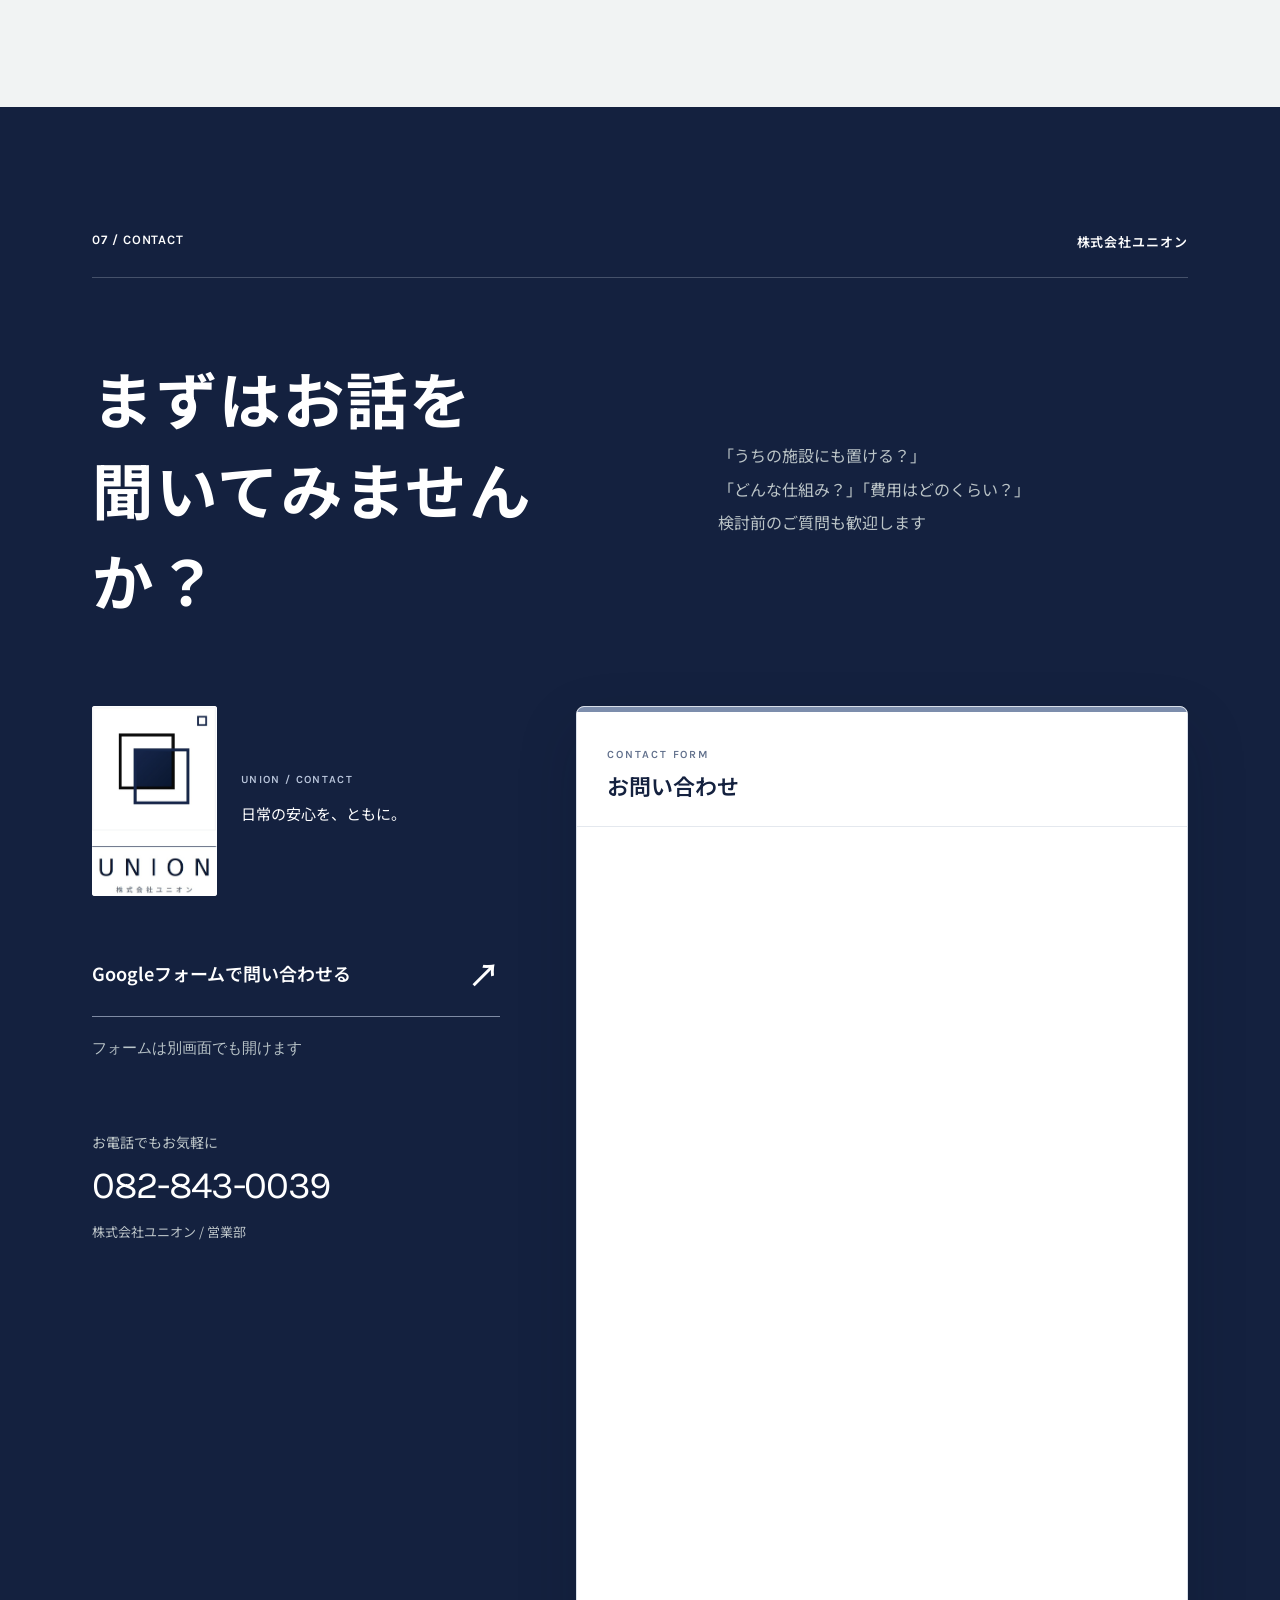
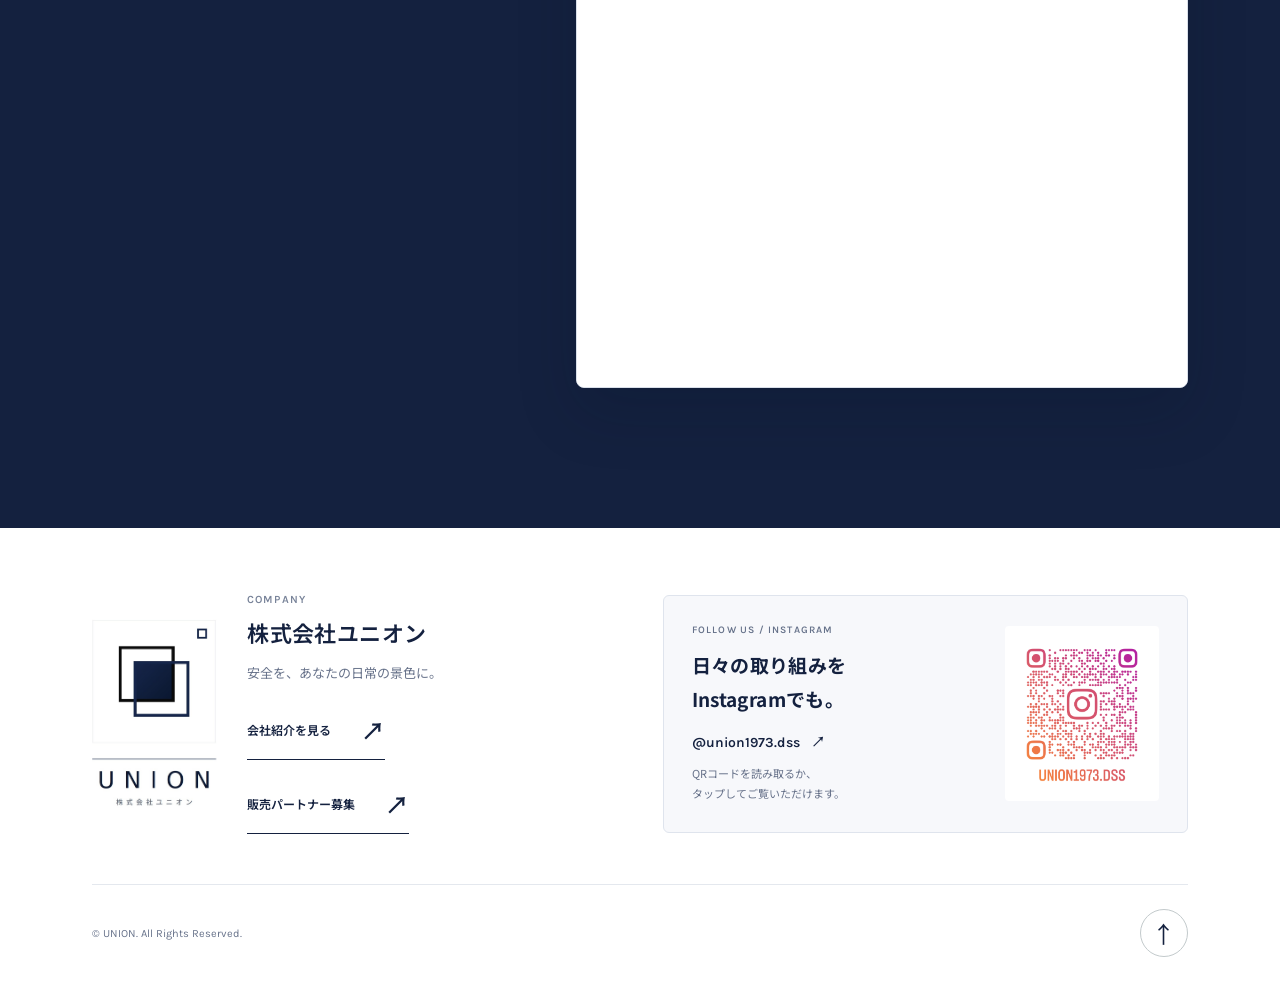
==== commit 25d84465: "Restore correct page and improve SEO title and description" ====
--- a/index.html
+++ b/index.html
@@ -1,60 +1,40 @@
 <!doctype html>
 <html lang="ja">
-<head>
-<meta charset="UTF-8"><meta name="viewport" content="width=device-width,initial-scale=1"><meta name="theme-color" content="#111315">
-<title>デジタルサイネージの販売パートナー募集｜サポートサイン</title>
-<meta name="description" content="デジタルサイネージサポートサインの販売パートナーを募集。防災と情報発信を組み合わせた製品の取扱いの魅力、募集エリア、サポート体制、販売開始までの流れをご案内します。">
+<head><!-- Google tag (gtag.js) -->
+<script async src="https://www.googletagmanager.com/gtag/js?id=G-GKJ5CT59DS"></script>
+<script>
+  window.dataLayer = window.dataLayer || [];
+  function gtag(){dataLayer.push(arguments);}
+  gtag('js', new Date());
 
-<link rel="icon" href="../assets/favicon.svg" type="image/svg+xml"><link rel="stylesheet" href="partners.css?v=20260921"><script src="partners.js?v=20260921" defer></script>
-<script async src="https://www.googletagmanager.com/gtag/js?id=G-GKJ5CT59DS"></script><script>window.dataLayer=window.dataLayer||[];function gtag(){dataLayer.push(arguments)}gtag('js',new Date());gtag('config','G-GKJ5CT59DS');</script>
-<link rel="canonical" href="https://tatuno21-dev.github.io/-GPT-HP/partners/"></head>
+  gtag('config', 'G-GKJ5CT59DS');
+</script><meta charset="UTF-8"><meta name="viewport" content="width=device-width,initial-scale=1"><meta name="theme-color" content="#141718"><title>デジタルサイネージサポートサイン｜情報発信と防災を一台に</title><meta name="description" content="デジタルサイネージサポートサインは、日常は施設案内や安全啓発、緊急時は搬送補助に活用できる製品です。公共施設・学校・工場への導入や運用を、広島の株式会社ユニオンにご相談ください。"><link rel="icon" href="assets/favicon.svg" type="image/svg+xml"><link rel="stylesheet" href="style.css?v=20260916-union1"><script src="app.js" defer></script><meta name="google-site-verification" content="ZKqMYV4-run-HUmm81ju7Zc-xpolC3CdkgN3Vyet49Q" /><link rel="canonical" href="https://tatuno21-dev.github.io/-GPT-HP/"></head>
 <body>
 <a class="skip" href="#main">本文へ移動</a>
-<header class="header"><a class="brand" href="../" aria-label="DSS トップページ"><b>DSS</b><span>DIGITAL SIGNAGE<br>SUPPORT SIGN</span></a><nav class="desktop-nav" aria-label="メインメニュー"><a href="../product/">製品について</a><a href="#benefits">取扱いの魅力</a><a href="#support">サポート体制</a><a href="../company/">会社紹介</a><a class="button small" href="#contact">パートナーについて相談する <span aria-hidden="true">↗</span></a></nav><button class="menu-toggle" type="button" aria-expanded="false" aria-controls="mobile-nav" aria-label="メニューを開く"><span></span><span></span></button></header>
-<nav id="mobile-nav" aria-label="モバイルメニュー" hidden><a href="../product/">製品について</a><a href="#vision">私たちが創りたい世界</a><a href="#benefits">取扱いの魅力</a><a href="#support">サポート体制</a><a href="#area">募集エリア</a><a href="#flow">販売開始までの流れ</a><a href="../company/">会社紹介</a><a href="#contact">パートナーについて相談する ↗</a></nav>
+<header class="header"><a class="brand" href="#" aria-label="DSS トップ"><b>DSS</b><span class="brand-name">DIGITAL SIGNAGE<br>SUPPORT SIGN</span></a><nav class="desktop-nav" aria-label="メインメニュー"><a href="#about">製品について</a><a href="#value">特長</a><a href="#scenes">活用シーン</a><a href="#support">サポート</a><a href="product/">デジタルサイネージ製品詳細</a><a href="company/">会社紹介</a><a class="header-contact" href="#contact">気軽に質問する <span>↗</span></a></nav><button class="menu-toggle" aria-expanded="false" aria-controls="mobile-nav" aria-label="メニューを開く"><span></span><span></span></button></header>
+<nav id="mobile-nav" class="mobile-nav" aria-label="モバイルメニュー" hidden><a href="#about">製品について</a><a href="#value">特長</a><a href="#scenes">活用シーン</a><a href="#support">サポート</a><a href="product/">デジタルサイネージ製品詳細</a><a href="company/">株式会社ユニオンについて</a><a href="partners/">販売パートナー募集</a><a href="#contact">製品について質問する ↗</a></nav>
 <main id="main">
-<section class="hero" aria-labelledby="page-title">
-<div class="hero-top"><p class="eyebrow">UNION / SALES PARTNERS</p><a href="../">DSS TOP <span aria-hidden="true">↗</span></a></div>
-<h1 id="page-title"><span class="product-name">デジタルサイネージサポートサイン</span><span class="recruit-title">販売パートナー募集</span></h1>
-<div class="hero-body"><div><h2>安全をあなたの<br>日常の景色に</h2><p class="hero-mission">日本の安心安全と活気を、<br class="mobile-break">ともにつくる。</p></div><div class="hero-intro"><p>いつもの情報発信が、もしもの備えになる。<br>この新しい価値を、地域のお客様へ。</p><p>デジタルサイネージサポートサインを通じて、日常の安心とにぎわいを広げる販売パートナーを募集しています。</p><a class="button" href="#contact">まずは話を聞いてみる <span aria-hidden="true">↗</span></a></div></div>
-<div class="hero-bottom"><span>募集エリア</span><p>広島県 ／ 九州 ／ 関西 ／ 関東 ／ 東北</p><a href="#vision" aria-label="私たちが創りたい世界へ">SCROLL <span aria-hidden="true">↓</span></a></div>
-</section>
-<nav class="contents" aria-label="ページ内メニュー"><a href="#vision">私たちの想い</a><a href="#benefits">取扱いの魅力</a><a href="#support">サポート体制</a><a href="#area">募集エリア</a><a href="#flow">販売開始まで</a></nav>
-<section id="vision" class="section">
-<div class="section-label"><span>01 / OUR VISION</span><span>私たちが創りたい世界</span></div>
-<div class="split"><h2>人が集まる場所に、<br>安心と活気が<br>自然にある未来へ。</h2><div class="prose"><p>私たちが目指すのは、<strong>「安全をあなたの日常の景色に」すること。</strong>街や施設でいつも目にする看板が、人を支える備えにもなる。そんな景色を、日本のさまざまな場所に広げたいと考えています。</p><p>普段は施設案内や地域のお知らせ、企業の取り組みを伝え、人と情報をつなぐ。もしもの時には、搬送を補助する道具として人を支える。</p><p>日常の情報発信と安全への備えを一緒に届けることで、地域の安心安全と活気を育んでいきます。その想いを、それぞれの地域で形にしてくださる企業様をお待ちしています。</p></div></div>
-<div class="product-summary"><div><p class="eyebrow">ABOUT THE PRODUCT</p><h3>ひとつの製品に、<br>ふたつの役割。</h3></div><div><p>デジタルサイネージサポートサインは、電子看板と緊急時の搬送用具を組み合わせた製品です。ディスプレイ部分を取り外し、製品タイプに応じてストレッチャーや車いすとして活用できます。</p><div class="roles"><div><span>日常</span><p>案内・お知らせ・広告などを<br>動画や画像で発信</p></div><div><span>緊急時</span><p>人の移動や物資の運搬を<br>補助する用具として活用</p></div></div><p class="note">緊急時の形態・操作は製品タイプにより異なります。本製品は医療機器ではなく、救護活動を補助する搬送用具です。</p><a class="text-link" href="../product/">デジタルサイネージサポートサインを詳しく見る <span aria-hidden="true">↗</span></a></div></div>
-</section>
-<section id="benefits" class="section fog">
-<div class="section-label"><span>02 / PARTNER BENEFITS</span><span>販売パートナーの魅力</span></div>
-<div class="section-heading"><h2>今のお客様に、<br>新しい提案の選択肢を。</h2><p>お持ちの販路や専門性を活かしながら、<br>製品の販売から、その先のサービスへ。</p></div>
-<div class="benefits">
-<article><span class="number">01</span><h3>安全 × サイネージ。<br>新しい切り口で提案できる。</h3><div><p>防災の備えと、毎日使う電子看板。この二つを一台に組み合わせることで、一般的な防災用品やサイネージとは異なる価値を提案できます。</p><p>「日常にも役立つ備え」という独自性を、お客様との新しい会話のきっかけに。価格や画面性能だけにとどまらない提案につながります。</p></div></article>
-<article><span class="number">02</span><h3>既存のお客様に、<br>取扱商品を広げられる。</h3><div><p>防災関連の企業様は、いつもの安全対策に情報発信の機能を。ディスプレイをお取り扱いの企業様は、いつものサイネージ提案に搬送への備えを。</p><p>すでにお取引のある企業・施設へ、お客様の課題や設置環境に合わせてご提案いただけます。</p></div></article>
-<article><span class="number">03</span><h3>防災と広告。<br>二つの予算から検討できる。</h3><div><p>安全対策としての役割と、広告・広報・施設案内としての役割があるため、防災関連予算と広告関連予算の両面から導入を検討していただけます。</p><p>お客様の予算区分や社内ルールに合わせ、導入目的と日常の活用方法を一緒に整理してご提案できます。</p></div></article>
-<article><span class="number">04</span><h3>販売の先にも、<br>関係と収益の機会が続く。</h3><div><p>導入後のメンテナンスや運用相談、表示する動画・画像などのコンテンツ作成へ。お客様の継続的な利用を支えるサービスをご提案いただけます。</p><p>製品販売に加えて、自社の得意分野を活かした関連サービスを組み合わせることで、長期的な関係づくりと継続的な収益機会につなげられます。</p></div></article>
-<article><span class="number">05</span><h3>地域や人を支える価値を、<br>提案の理由にできる。</h3><div><p>施設を利用する方や従業員への備え、地域への情報発信。お客様の安全への取り組みや社会貢献にもつながる商材です。</p><p>機能や費用だけでなく、「誰の安心につながるか」まで伝えられるため、導入する意義をお客様と共有しながら提案を進められます。</p></div></article>
-</div>
-</section>
-<section id="support" class="section">
-<div class="section-label"><span>03 / OUR SUPPORT</span><span>ユニオンのサポート体制</span></div>
-<div class="split"><h2>理解して、提案する。<br>安心して扱えるように。</h2><div class="prose"><p>製品の特徴を伝えることも、安全な使い方を案内することも、販売パートナーの大切な役割です。ユニオンでは、事前研修と機種選定を通じて、お取り扱いに向けた準備を支援します。</p></div></div>
-<div class="support-list"><article><div><span class="eyebrow">01 / TRAINING</span><h3>オンラインを基本とした<br>事前研修</h3></div><div><p>製品情報や販売時のポイントに加え、使い方、安全管理上の注意点、管理方法まで、販売前に理解を深めていただく研修を実施します。</p><ul><li>製品の特徴・用途・タイプごとの違い</li><li>お客様に伝える販売ポイントと活用方法</li><li>操作方法と使用時の注意点</li><li>安全管理に関する注意事項・方法、維持管理の考え方</li></ul><p class="support-note">研修はオンラインが基本です。対面での研修をご希望の企業様は、個別にご相談ください。</p></div></article><article><div><span class="eyebrow">02 / DISPLAY SELECTION</span><h3>信頼できる機種の選定と<br>卸価格でのご提供</h3></div><div><p>ユニオンで取り扱う信頼できるディスプレイ機種から、用途や運用環境に合わせて選定を支援します。</p><p>ご希望の企業様には、対象機種を卸価格で販売いたします。機種構成やお取り扱いに関する不明点も、販売前にご確認いただけます。</p></div></article></div>
-</section>
-<section id="area" class="section inverse">
-<div class="section-label"><span>04 / RECRUITING AREAS</span><span>募集エリア</span></div>
-<div class="split"><h2>地域を知る企業様と、<br>日本の安心を広げたい。</h2><div class="prose"><p>現在、下記エリアの企業様から販売パートナーを募集しています。地域のお客様とのつながりを活かし、製品の紹介・販売から導入後のメンテナンスまで、ともに取り組んでいただける企業様をお待ちしています。</p></div></div>
-<ul class="area-list" aria-label="募集地域"><li>広島県</li><li>九州</li><li>関西</li><li>関東</li><li>東北</li></ul>
-<p class="area-note">防災関連の企業様、ディスプレイをお取り扱いの企業様をはじめ、製品に関心をお持ちの企業様はお気軽にお問い合わせください。</p>
-</section>
-<section id="flow" class="section">
-<div class="section-label"><span>05 / HOW TO START</span><span>販売パートナーになるまでの流れ</span></div>
-<div class="flow-layout"><div><h2>まずは、<br>興味を持って<br>いただくことから。</h2><p>製品への理解を深め、不明点を確認したうえで、お客様へのご紹介を始めていただきます。</p><a class="text-link" href="#contact">取扱いについて相談する <span aria-hidden="true">↗</span></a></div><ol class="steps"><li><span class="step-number">01</span><div><h3>お問い合わせ</h3><p>「どんな製品か知りたい」「自社のお客様に提案できるか聞きたい」など、検討段階からお気軽にご連絡ください。</p></div></li><li><span class="step-number">02</span><div><h3>オンライン研修</h3><p>商品知識、使い方、注意点、管理方法などをご案内します。お客様へ説明するために必要な知識を、販売前に身につけていただきます。</p></div></li><li><span class="step-number">03</span><div><h3>販売製品の確認・質疑応答</h3><p>取り扱う製品やディスプレイ機種を確認し、不明点について質疑応答を行います。販売やメンテナンスの対応内容も確認します。</p></div></li><li><span class="step-number">04</span><div><h3>販売パートナーとして活動開始</h3><p>お客様への製品のご紹介・販売、導入後のメンテナンスにご対応いただきます。関連サービスも組み合わせながら、お客様の継続的な活用を支えていきます。</p></div></li></ol></div>
-</section>
-<section id="contact" class="section contact">
-<div class="section-label"><span>06 / CONTACT</span><span>販売パートナーのお問い合わせ</span></div>
-<div class="split"><div><h2>この地域にも、<br>日常の安心を。</h2><p class="contact-lead">まずはお話を聞いてみませんか？</p><p>お取り扱いを決める前のご質問も歓迎します。<br>製品や研修、機種選定など、気になることから<br class="desktop-break">お気軽にお問い合わせください。</p></div><div class="contact-details"><a class="button" href="https://docs.google.com/forms/d/e/1FAIpQLSdQvwUCY77L22IvAKcECpF384Vm-meFKupwjZma_bfVFzkHiA/viewform?usp=publish-editor" target="_blank" rel="noopener noreferrer">販売パートナーについて問い合わせる <span aria-hidden="true">↗</span></a><p class="note">Googleフォームが別画面で開きます。お問い合わせ内容に「販売パートナーについて」とご記入ください。</p><dl><div><dt>お電話</dt><dd><a class="phone" href="tel:0828430039">082-843-0039</a></dd></div><div><dt>メール</dt><dd><a href="mailto:union1@abeam.ocn.ne.jp?subject=%E8%B2%A9%E5%A3%B2%E3%83%91%E3%83%BC%E3%83%88%E3%83%8A%E3%83%BC%E3%81%AB%E3%81%A4%E3%81%84%E3%81%A6">union1@abeam.ocn.ne.jp <span aria-hidden="true">↗</span></a></dd></div><div><dt>募集元</dt><dd>株式会社ユニオン / 営業部<br><a class="company-link" href="../company/">会社紹介を見る ↗</a></dd></div></dl></div></div>
-</section>
+<section class="hero" aria-labelledby="hero-title"><img class="hero-image" src="assets/entrance.jpeg" alt="大型商業施設の入口に設置されたデジタルサイネージサポートサインの活用イメージ" fetchpriority="high"><div class="hero-shade"></div><div class="hero-top"><span>EVERYDAY SIGNAGE. EMERGENCY SUPPORT.</span><span>A PRODUCT BY UNION</span></div><div class="hero-copy"><p class="eyebrow light">日常の情報発信 × もしもの備え</p><h1 id="hero-title">安全を<br>あなたの日常の<br>景色に</h1><p class="hero-description">日常はデジタルサイネージ<br>緊急時は搬送を支える一台に</p><a class="text-link light-link" href="#about">デジタルサイネージサポートサインとは <span>↘</span></a></div><div class="hero-bottom"><a href="#about">SCROLL TO DISCOVER <span>↓</span></a><span>設置イメージ</span></div></section>
+<section id="about" class="section about"><div class="section-label"><span>01 / CONCEPT</span><span>日常から備える</span></div><div class="intro-grid"><h2 class="large-heading">「いつも」の場所に<br>「もしも」の力を</h2><div class="intro-copy"><p>人が集まる場所にある一台の看板<br>その役割は情報を伝えることだけではありません</p><p>デジタルサイネージサポートサインは<br class="pc">案内やお知らせを映す電子看板と<br class="pc">緊急時の搬送用具を組み合わせた製品です</p><p>普段から目に触れ日々使われること<br>それがいざという時の備えにつながります</p></div></div><div class="concept-bottom"><span class="large-english">Communicate.<br><i>Support.</i></span><p>伝えることも支えることも<br>毎日の景色の中で</p></div>
+<p><a class="text-link" href="product/">デジタルサイネージサポートサインの使い方・変形手順を見る ↗</a></p><div class="product-showcase"><div class="product-photo"><img id="product-image" src="assets/daily-use-image.jpeg" alt="大型ショッピングモール入口でデジタルサイネージサポートサインを活用するイメージ" loading="lazy"><span class="photo-tag">PRODUCT / 活用イメージ</span></div><div class="product-story"><span class="eyebrow">TWO ROLES, ONE PURPOSE</span><h3>情報を届ける<br>人を支える</h3><p class="small-note">日常の情報発信と緊急時の物資運搬の使用例をご覧いただけます</p><div class="mode-control" role="group" aria-label="製品の用途を切り替え"><button type="button" class="active" data-mode="daily" aria-pressed="true">01 日常の姿</button><button type="button" data-mode="emergency" aria-pressed="false">02 緊急時の姿</button></div><div aria-live="polite"><h4 id="mode-title">毎日の情報発信に</h4><p id="mode-copy">施設案内掲示板自社の取り組み広告動画や画像で必要な情報をわかりやすく届けます</p><p id="mode-note" class="small-note">活用イメージ：大型ショッピングモールでの情報発信</p></div><div class="product-meta"><span>LINEUP</span><p>ストレッチャータイプ / 車いすタイプ</p></div><p class="small-note">搬送時の形態・操作方法は製品タイプにより異なります</p><a class="text-link" href="#contact">製品の違いを質問する <span>↗</span></a></div></div></section>
+<section id="value" class="value-section section"><div class="section-label"><span>02 / VALUE</span><span>毎日使える防災のかたち</span></div><div class="value-heading"><h2 class="large-heading">備えを見える化<br>安心・貢献が伝わる</h2><p>安全対策に日常の価値を<br>情報発信にもしもの役割を<br>一台から施設の備えを考えます</p></div><div class="value-rows"><article><span class="row-number">01</span><h3>使う場所に<br>備えがある</h3><p>倉庫の奥ではなくいつも人が行き交う場所へ日常的に目にする看板が緊急時の搬送を支える備えになります</p></article><article><span class="row-number">02</span><h3>安全への想いが<br>伝わる</h3><p>施設の安全対策や避難先企業の取り組みを画面で発信来訪者や従業員に日々の活動を届けられます</p></article><article><span class="row-number">03</span><h3>動く情報で<br>わかりやすく</h3><p>施設案内から安全啓発まで動画と画像で表現紙の掲示だけでは伝えきれない内容にも活用できます</p></article><article><span class="row-number">04</span><h3>情報の更新を<br>もっとスムーズに</h3><p>運用環境に合わせて放映方法を選択ネットワーク配信に対応した構成なら遠隔での表示変更も可能です</p></article><article><span class="row-number">05</span><h3>備える経験が<br>学びになる</h3><p>学校では防災学習や搬送用具の体験にも生徒自身が伝える内容を考えることで防災を身近にするきっかけに</p></article></div></section>
+<section class="section difference"><div class="section-label"><span>03 / DIFFERENCE</span><span>選ばれる理由</span></div><div class="intro-grid"><h2 class="large-heading">備えるだけで終わらない<br>毎日に役割がある</h2><p>防災用品の「もしも」の役割と<br>電子看板の「いつも」の役割<br>その二つをひとつの設置場所に</p></div><div class="comparison-wrap"><table><caption class="sr-only">日常の役割と緊急時の役割の比較</caption><thead><tr><th scope="col">役割</th><th scope="col">一般的な電子看板</th><th scope="col">搬送用具</th><th scope="col">サポートサイン<br><span>デジタルサイネージ版</span></th></tr></thead><tbody><tr><th scope="row">日常の情報発信</th><td>動画・画像を表示</td><td>搬送用途が中心</td><td>動画・画像を表示</td></tr><tr><th scope="row">緊急時の搬送</th><td>搬送用途なし</td><td>搬送を補助</td><td>タイプに応じた形態で補助</td></tr><tr><th scope="row">日常の置き場所</th><td>人の目に触れる場所</td><td>施設の運用により異なる</td><td>情報発信をする場所に設置</td></tr></tbody></table></div><p class="small-note">一般的な用途の整理です個別製品の仕様や施設の運用によって異なります</p></section>
+<section id="scenes" class="scenes section"><div class="section-label"><span>04 / SCENES</span><span>人が集まるその場所へ</span></div><h2 class="large-heading">地域を支える場所に<br>人を想う企業に</h2><div class="scene-layout"><div class="scene-visual"><img src="assets/community-new.jpeg" alt="地域の支援拠点でサポートサインを活用するイメージ" loading="lazy" id="scene-image"><span class="photo-tag" id="scene-image-label">活用イメージ / 公共施設</span><p id="scene-caption">地域のお知らせともしもの備えを同じ場所に</p></div><div class="scene-list"><details open data-scene="public"><summary><span>01</span><h3>公共施設</h3><i>＋</i></summary><p>施設案内や地域のお知らせを発信緊急時には来訪者の移動や物資運搬の補助に活用できます</p></details><details data-scene="school"><summary><span>02</span><h3>学校・教育施設</h3><i>＋</i></summary><p>行事の案内や生徒の活動を紹介防災学習や車いす体験など日常の学びにもつながります</p></details><details data-scene="factory"><summary><span>03</span><h3>工場・事業所</h3><i>＋</i></summary><p>安全目標連絡事項企業の取り組みを共有従業員や来訪者が集まる場所で搬送への備えも兼ねます</p></details><details data-scene="transport"><summary><span>04</span><h3>駅・港</h3><i>＋</i></summary><p>利用案内や地域の情報を発信人の往来がある十分な設置スペースを確保できる場所への導入をご相談いただけます</p></details><details data-scene="stadium"><summary><span>05</span><h3>スポーツスタジアム</h3><i>＋</i></summary><p>イベント案内や安全啓発の表示に救護拠点の案内と搬送の補助など施設の運用に合わせた活用を考えます</p></details></div></div><p class="small-note">画像は活用イメージです導入実績を示すものではありません設置は通路幅・環境・運用を確認のうえご提案します</p></section>
+<section class="statement statement-photo"><img class="statement-image" src="assets/learning-new.jpeg" alt="学校でサポートサインを使った車いす体験のイメージ" loading="lazy" width="1402" height="1122"><div class="statement-overlay" aria-hidden="true"></div><p class="eyebrow">SAFETY, IN EVERYDAY LIFE.</p><h2>あなたの施設の「いつも」が<br>誰かを支える備えになる</h2><a class="text-link light-link" href="#contact">この場所にも置ける？と聞いてみる <span>↗</span></a><span class="statement-photo-label">防災学習の活用イメージ</span></section>
+<section id="support" class="section support"><div class="section-label"><span>05 / SUPPORT</span><span>導入からその先まで</span></div><div class="intro-grid"><h2 class="large-heading">導入して終わりじゃない<br>運用からメンテナンスまで<br>トータルサポート</h2><p>使い方から情報発信の運用まで<br>株式会社ユニオンが施設に合った<br>活用方法を一緒に考えます</p></div><div class="support-grid"><article><span>01 / INTRODUCTION</span><h3>導入・使用サポート</h3><p>設置場所や使い方をご案内避難訓練での活用についてもご相談ください</p></article><article><span>02 / CONTENTS</span><h3>サイネージ運用</h3><p>動画・画像の制作から放映方法まで日々の情報発信をサポートします</p></article><article><span>03 / MAINTENANCE</span><h3>維持管理・保守</h3><p>使用状況に応じた確認や交換時期のご案内など導入後の管理を支援します</p></article><article><span>04 / COST SUPPORT</span><h3>予算のご相談</h3><p>購買管理によるコストカット支援もご相談可能安全対策に充てる予算づくりを一緒に考えます</p></article></div><div class="flow"><div><span class="eyebrow">HOW TO START</span><h3>まずはひとつの<br>質問から</h3></div><ol><li><span>01</span>ご質問・ご相談</li><li><span>02</span>デモ・設置場所の確認</li><li><span>03</span>運用のご相談・お見積もり</li><li><span>04</span>導入・運用サポート</li></ol></div><div class="price-note"><h3>価格について</h3><p>設置台数ディスプレイの機種運用・保守内容に合わせてお見積もりします<br>「費用感だけ知りたい」という段階でもお気軽にお聞かせください</p><a href="#contact" aria-label="価格について質問する">↗</a></div></section>
+<a class="company-banner" href="company/" aria-label="株式会社ユニオンの会社紹介ページを見る"><span class="company-banner-index">ABOUT UNION / EST. 1974</span><span class="company-banner-copy"><small>この製品の販売会社</small><strong>1974年から<br>広島で50年以上</strong><span>株式会社ユニオンについて</span></span><span class="company-banner-arrow" aria-hidden="true">↗</span></a>
+<section id="faq" class="section faq"><div class="faq-heading"><span class="eyebrow">06 / QUESTIONS</span><h2>お気軽に<br>お問い合わせください</h2><p>よくいただくご質問</p></div><div class="faq-list"><details><summary>まだ導入を決めていません質問だけでもよいですか？<span>＋</span></summary><p>もちろんです設置できる場所使い方費用感など気になることからお気軽にご相談ください</p></details><details><summary>ストレッチャーと車いすどちらにもなりますか？<span>＋</span></summary><p>ストレッチャータイプと車いすタイプがあり緊急時の形態や操作は製品タイプにより異なります用途に合うタイプをご案内します</p></details><details><summary>ディスプレイは選べますか？<span>＋</span></summary><p>43〜55インチの範囲でメーカーや機種をご相談いただけます適合する構成と放映方法を設置環境に合わせてご案内します</p></details><details><summary>屋外にも設置できますか？<span>＋</span></summary><p>設置環境と機器の仕様に応じた確認が必要です直射日光や強風が長時間当たる場所は避け通路の安全やスペースを確保できる場所をご相談ください</p></details><details><summary>医療機器ですか？<span>＋</span></summary><p>医療機器ではありません救護活動を補助する搬送用具です使用方法を確認し施設の救護・避難計画に合わせてご活用ください</p></details><details><summary>サイネージの運用に詳しくなくても使えますか？<span>＋</span></summary><p>使い方から動画や画像の制作放映までご相談いただけますご希望の運用に合わせてサポート内容をご提案します</p></details></div></section>
+<section id="contact" class="contact section"><div class="section-label"><span>07 / CONTACT</span><span>株式会社ユニオン</span></div><div class="contact-intro"><h2>まずはお話を<br>聞いてみませんか？</h2><p>「うちの施設にも置ける？」<br>「どんな仕組み？」「費用はどのくらい？」<br>検討前のご質問も歓迎します</p></div><div class="contact-grid"><div class="contact-details"><div class="union-signature"><span class="union-logo-crop"><img src="assets/union-logo-original.jpg" alt="株式会社ユニオン ロゴ" width="1675" height="2048" loading="lazy"></span><div><span class="eyebrow">UNION / CONTACT</span><p>日常の安心を、ともに。</p></div></div><a class="contact-mail" href="https://docs.google.com/forms/d/e/1FAIpQLSdQvwUCY77L22IvAKcECpF384Vm-meFKupwjZma_bfVFzkHiA/viewform?usp=publish-editor" target="_blank" rel="noopener noreferrer">Googleフォームで問い合わせる <span>↗</span></a><p class="contact-address">フォームは別画面でも開けます</p><div class="phone"><span>お電話でもお気軽に</span><a href="tel:0828430039">082-843-0039</a><p>株式会社ユニオン / 営業部</p></div></div><div class="google-form-wrap"><div class="form-brand-heading"><span>CONTACT FORM</span><p>お問い合わせ</p></div><iframe src="https://docs.google.com/forms/d/e/1FAIpQLSdQvwUCY77L22IvAKcECpF384Vm-meFKupwjZma_bfVFzkHiA/viewform?embedded=true" title="デジタルサイネージサポートサイン お問い合わせフォーム" loading="lazy">読み込めない場合は、Googleフォームでお問い合わせください。</iframe></div></div></section>
 </main>
-<footer><a class="brand" href="../" aria-label="DSS トップページ"><b>DSS</b><span>DIGITAL SIGNAGE<br>SUPPORT SIGN</span></a><nav aria-label="フッターメニュー"><a href="../product/">製品詳細</a><a href="../company/">株式会社ユニオン</a><a href="https://www.instagram.com/union1973.dss/" target="_blank" rel="noopener noreferrer">Instagram ↗</a></nav><div class="footer-bottom"><span>© UNION. All Rights Reserved.</span><a href="#main" aria-label="ページの先頭へ">↑</a></div></footer>
+<footer class="union-footer">
+  <div class="union-company">
+    <a class="union-logo-crop" href="https://www.bunguno-union.com/" target="_blank" rel="noopener noreferrer" aria-label="株式会社ユニオン 公式サイト（別画面で開く）"><img src="assets/union-logo-original.jpg" alt="株式会社ユニオン ロゴ" width="1675" height="2048" loading="lazy"></a>
+    <div class="union-company-copy"><span class="eyebrow">COMPANY</span><h2>株式会社ユニオン</h2><p>安全を、あなたの日常の景色に。</p><a class="text-link" href="company/">会社紹介を見る <span>↗</span></a><br><a class="text-link" href="partners/">販売パートナー募集 <span>↗</span></a></div>
+  </div>
+  <a class="union-instagram" href="https://www.instagram.com/union1973.dss/" target="_blank" rel="noopener noreferrer" aria-label="株式会社ユニオンのInstagramを開く（別画面）">
+    <div class="instagram-copy"><span class="eyebrow">FOLLOW US / INSTAGRAM</span><h3>日々の取り組みを<br>Instagramでも。</h3><span class="instagram-handle">@union1973.dss <span aria-hidden="true">↗</span></span><p>QRコードを読み取るか、<br>タップしてご覧いただけます。</p></div>
+    <img class="instagram-qr" src="assets/union-instagram-qr.png" alt="Instagram @union1973.dss のQRコード" width="1782" height="2048" loading="lazy">
+  </a>
+  <div class="union-footer-bottom"><span>© UNION. All Rights Reserved.</span><a class="back-top" href="#" aria-label="ページの先頭へ">↑</a></div>
+</footer>
 </body></html>
--- a/style.css
+++ b/style.css
@@ -0,0 +1,185 @@
+@import url('https://fonts.googleapis.com/css2?family=Karla:wght@400;500;600;700;800&family=Noto+Sans+JP:wght@400;500;600;700;800;900&display=swap');
+:root{--ink:#16191a;--muted:#62686a;--line:#d8dcdd;--paper:#fff;--silver:#f1f3f3;--pad:7.2vw}*{box-sizing:border-box}html{scroll-behavior:smooth;scroll-padding-top:90px}body{margin:0;background:var(--paper);color:var(--ink);font-family:'Noto Sans JP',sans-serif;font-size:16px;-webkit-font-smoothing:antialiased}a{color:inherit;text-decoration:none}button,input,textarea{font:inherit}button,a,input,textarea,summary{-webkit-tap-highlight-color:transparent}button{cursor:pointer}button:focus-visible,a:focus-visible,summary:focus-visible{outline:2px solid #31727c;outline-offset:6px}img{display:block;max-width:100%}p{line-height:2.1;margin:0 0 1.6rem}h1,h2,h3,h4{margin:0;line-height:1.5;letter-spacing:.02em}button{border:0}::selection{background:#b9cacc;color:#131718}.header{height:94px;padding:0 3.4vw;display:flex;align-items:center;justify-content:space-between;background:#fff;position:sticky;top:0;z-index:50;border-bottom:1px solid #eee}.brand{display:flex;align-items:center;gap:17px}.brand b{font-family:'Karla',sans-serif;font-size:44px;letter-spacing:-3px;line-height:1}.brand b>span{font-size:12px;letter-spacing:0;vertical-align:top;position:relative;top:5px}.brand-name{font-family:'Karla',sans-serif;font-size:11px;font-weight:700;line-height:1.4;letter-spacing:.07em}.desktop-nav{display:flex;gap:27px;align-items:center;font-size:13px;font-weight:600}.desktop-nav>a{position:relative}.desktop-nav>a:not(.header-contact):after{content:'';position:absolute;bottom:-7px;height:1px;left:0;right:100%;background:var(--ink);transition:right .3s}.desktop-nav>a:hover:after{right:0}.header-contact{margin-left:16px;background:var(--ink);color:white;padding:17px 24px}.header-contact span{margin-left:28px;font-size:20px}.menu-toggle{display:none}.hero{min-height:760px;height:calc(100svh - 94px);max-height:1150px;position:relative;color:white;overflow:hidden;background:#262b2b}.hero-image{width:100%;height:100%;position:absolute;inset:0;object-fit:cover;object-position:72% 53%;filter:saturate(.4) brightness(.8);animation:hero-zoom 1.6s ease-out both}.hero-shade{position:absolute;inset:0;background:linear-gradient(90deg,rgba(7,13,15,.81) 0%,rgba(7,13,15,.65) 30%,rgba(7,13,15,.1) 65%)}.hero-top{position:absolute;top:35px;left:var(--pad);right:var(--pad);display:flex;justify-content:space-between;font:600 12px 'Karla',sans-serif;letter-spacing:.12em}.hero-copy{position:relative;padding:120px var(--pad) 90px;max-width:950px}.eyebrow{font-family:'Karla','Noto Sans JP',sans-serif;font-size:13px;font-weight:600;letter-spacing:.1em;display:block}.hero-copy .eyebrow{font-size:14px;margin-bottom:20px}.hero h1{font-size:clamp(48px,5.6vw,86px);font-weight:800;line-height:1.36;letter-spacing:.035em}.hero-description{margin:25px 0 26px;font-size:16px;font-weight:500}.text-link{display:inline-flex;align-items:center;gap:32px;font-size:14px;font-weight:600;padding:15px 0;border-bottom:1px solid currentColor;max-width:100%;line-height:1.8}.text-link span{font-size:24px;transition:transform .25s}.text-link:hover span{transform:translate(4px,-4px)}.hero-bottom{position:absolute;bottom:27px;left:var(--pad);right:var(--pad);display:flex;justify-content:space-between;font:500 11px 'Karla',sans-serif;letter-spacing:.14em}.hero-bottom>a span{margin-left:18px}.hero-bottom>span{font-size:12px;letter-spacing:.03em;color:#eee}.section{padding:125px var(--pad) 140px}.section-label{display:flex;justify-content:space-between;font:600 13px 'Karla','Noto Sans JP',sans-serif;letter-spacing:.07em;padding-bottom:26px;border-bottom:1px solid var(--line);margin-bottom:75px}.intro-grid{display:grid;grid-template-columns:1.2fr 1fr;gap:10%;align-items:start}.large-heading{font-size:clamp(30px,3vw,47px);font-weight:700;line-height:1.65;letter-spacing:.015em}.intro-copy{padding-top:8px}.intro-copy p{font-size:16px}.concept-bottom{display:flex;justify-content:space-between;align-items:end;margin:45px 0 95px}.large-english{font:500 clamp(55px,7.3vw,110px)/.97 'Karla',sans-serif;letter-spacing:-.07em}.large-english i{font-style:normal;color:#b9bfc1}.concept-bottom p{font-size:14px;color:var(--muted);margin:0 5% 0 0}.product-showcase{display:grid;grid-template-columns:1fr 1fr;background:var(--silver)}.product-photo{position:relative;background:#e2e5e5;min-height:680px;display:flex;align-items:center;justify-content:center;padding:28px}.product-photo img{width:100%;height:630px;object-fit:contain}.photo-tag{position:absolute;left:24px;bottom:22px;font-size:12px;letter-spacing:.03em;background:#fff;color:#252929;padding:7px 12px}.product-story{padding:65px 12%}.product-story h3{font-size:37px;margin:25px 0 30px}.mode-control{display:flex;margin:0 0 32px;border-bottom:1px solid #bcc1c1;gap:22px}.mode-control button{background:none;color:#747b7c;padding:16px 0;font-size:14px;border-bottom:2px solid transparent}.mode-control button.active{border-color:var(--ink);color:var(--ink);font-weight:700}.product-story h4{font-size:20px;margin-bottom:14px}.product-story p{font-size:15px;line-height:2}.product-story .small-note{font-size:12px}.small-note{font-size:12px;line-height:1.9;color:var(--muted)}.product-meta{border-top:1px solid #cdd2d2;padding-top:25px;margin-top:30px}.product-meta>span{font:600 12px 'Karla',sans-serif}.product-meta p{font-size:13px;margin:8px 0}.value-section{background:var(--ink);color:white;--line:#454a4c}.value-heading{display:flex;justify-content:space-between;align-items:end;margin-bottom:65px}.value-heading h2{font-size:clamp(42px,4.8vw,72px)}.value-heading>p{margin:0 10% 0 0;color:#c0c7c9}.value-rows article{display:grid;grid-template-columns:.24fr 1fr 1.2fr;gap:35px;border-top:1px solid #454a4c;padding:43px 0;align-items:start}.value-rows article:last-child{border-bottom:1px solid #454a4c}.row-number{font:400 42px 'Karla',sans-serif;color:#8d979a;letter-spacing:-.04em}.value-rows h3{font-size:25px;line-height:1.7}.value-rows p{color:#c7cdce;font-size:15px;margin:4px 0 0}.difference .intro-grid{margin-bottom:60px;gap:5%;grid-template-columns:1.5fr 1fr}.difference .large-heading{font-size:clamp(27px,2.7vw,43px)}.difference .intro-grid>p{font-size:15px;padding-top:7px}.comparison-wrap{overflow-x:auto}table{border-collapse:collapse;width:100%;text-align:left;font-size:14px}th,td{padding:25px 23px;border-bottom:1px solid var(--line);font-weight:400;line-height:1.8}th:first-child{padding-left:0;min-width:160px}thead th{font-size:14px;font-weight:600}thead th:last-child{background:var(--ink);color:#fff}thead th span{font-size:12px;font-weight:400}tbody td:last-child{background:var(--silver);font-weight:500}td{min-width:180px}.difference>.small-note{margin-top:15px}.scenes{background:var(--silver)}.scene-layout{display:grid;grid-template-columns:1.1fr 1fr;gap:7%;margin-top:68px}.scene-visual{position:relative;align-self:start}.scene-visual img{width:100%;aspect-ratio:1.12;object-fit:cover}.scene-visual .photo-tag{top:24px;bottom:auto;left:22px;font-size:11px}.scene-visual p{font-size:14px;margin-top:16px}.scene-list details{border-top:1px solid #c6cdce}.scene-list details:last-child{border-bottom:1px solid #c6cdce}.scene-list summary{padding:24px 0;display:flex;align-items:center;gap:20px;cursor:pointer;list-style:none}.scene-list summary>span{font:400 17px 'Karla',sans-serif;color:#788385}.scene-list h3{font-size:23px;font-weight:600}.scene-list i{margin-left:auto;font-size:20px;font-style:normal;font-weight:400;transition:transform .2s}.scene-list details[open] i{transform:rotate(45deg)}.scene-list details p{font-size:14px;margin:0 30px 24px 40px;color:#555f61}.scene-list summary::-webkit-details-marker,summary::-webkit-details-marker{display:none}.statement{position:relative;overflow:hidden;background:#242a2c;color:#fff;padding:130px var(--pad) 170px;text-align:center}.statement h2{font-size:clamp(25px,3.3vw,48px);line-height:1.9;font-weight:600;margin:30px 0}.statement .text-link{position:relative;z-index:1}.statement-word{font:700 21vw/.8 'Karla',sans-serif;color:#303739;position:absolute;bottom:-15px;left:50%;transform:translateX(-50%);pointer-events:none;letter-spacing:-.065em}.statement>h2,.statement>.eyebrow{position:relative;z-index:1}.support .intro-grid{margin-bottom:70px}.support-grid{display:grid;grid-template-columns:repeat(4,1fr);gap:32px}.support-grid article{border-top:1px solid #8f989a;padding-top:25px}.support-grid article>span{font:500 11px 'Karla',sans-serif;letter-spacing:.06em;color:#606c6f}.support-grid h3{font-size:20px;margin:24px 0 18px}.support-grid p{font-size:14px;color:var(--muted)}.flow{display:grid;grid-template-columns:1fr 1.1fr;gap:10%;padding-top:90px;margin-top:60px;border-top:1px solid var(--line)}.flow h3{font-size:32px;margin-top:20px}.flow ol{list-style:none;padding:0;margin:0}.flow li{padding:19px 0;border-bottom:1px solid var(--line);font-size:16px}.flow li span{font:400 15px 'Karla',sans-serif;margin-right:25px;color:#778185}.price-note{display:grid;grid-template-columns:1fr 3fr auto;gap:20px;align-items:center;margin-top:80px;background:var(--silver);padding:35px}.price-note h3{font-size:18px}.price-note p{font-size:14px;margin:0}.price-note a{font-size:30px}.faq{background:var(--silver);display:grid;grid-template-columns:1fr 1.5fr;gap:7%}.faq-heading h2{font-size:35px;line-height:1.7;margin:25px 0}.faq-heading p{font-size:14px;color:var(--muted)}.faq-list details{border-bottom:1px solid #c6ccce}.faq-list details:first-child{border-top:1px solid #c6ccce}.faq-list summary{list-style:none;cursor:pointer;display:flex;justify-content:space-between;gap:20px;font-size:15px;font-weight:500;line-height:1.9;padding:27px 0}.faq-list summary span{transition:transform .2s;flex-shrink:0}.faq-list details[open] summary span{transform:rotate(45deg)}.faq-list details p{font-size:14px;color:#566064;line-height:2;padding-right:24px}.contact{background:#151a1c;color:#fff;--line:#41494b}.contact-intro{display:grid;grid-template-columns:1.1fr 1fr;gap:10%;align-items:center;margin-bottom:80px}.contact h2{font-size:clamp(42px,5.7vw,78px);line-height:1.5;letter-spacing:.04em}.contact-intro p{font-size:16px;color:#bbc4c7;margin:0}.contact-grid{display:grid;grid-template-columns:1fr 1fr;gap:13%}.contact-mail{display:flex;justify-content:space-between;align-items:center;font-size:23px;font-weight:600;padding:20px 0;border-bottom:1px solid #788287}.contact-mail span{font-size:32px}.contact-address{font-family:'Karla',sans-serif;font-size:15px;color:#bac5c9;margin-top:16px;overflow-wrap:anywhere}.phone{margin-top:65px}.phone>span{font-size:14px;color:#bec7c9}.phone>a{font:400 clamp(29px,3vw,42px) 'Karla',sans-serif;display:block;margin-top:10px;letter-spacing:-.035em}.phone>p{font-size:13px;color:#bcc4c8;margin-top:10px}.form-intro{font-size:14px;color:#b9c4c8}.contact label{display:block;font-size:14px;margin-top:24px}.contact label span{font-size:11px;color:#a0acb1;margin-left:13px}input,textarea{width:100%;background:transparent;color:#fff;border:0;border-bottom:1px solid #566268;border-radius:0;padding:14px 0;font-size:15px;resize:vertical;outline-offset:4px}input::placeholder,textarea::placeholder{color:#859197}form button{background:#fff;color:#171c1d;display:flex;align-items:center;justify-content:space-between;padding:18px 23px;width:100%;font-size:15px;font-weight:500;margin:27px 0 13px;transition:background .2s}form button:hover{background:#d5e1e4}form button span{font-size:23px}.contact .small-note{color:#aebbc0;font-size:12px}#form-status{font-size:13px;color:#dae6e9;margin:10px 0}footer{padding:55px var(--pad);display:flex;align-items:center;gap:70px}footer>div{margin-left:auto;display:flex;flex-direction:column;gap:13px;font-size:13px}footer>div>span{font:400 11px 'Karla',sans-serif;color:#6c797f}.back-top{border:1px solid #c3cacc;border-radius:50%;height:48px;width:48px;display:grid;place-items:center;font-size:23px}.sr-only,.skip{position:absolute;width:1px;height:1px;padding:0;margin:-1px;overflow:hidden;clip:rect(0,0,0,0)}.skip:focus{clip:auto;width:auto;height:auto;top:0;left:0;z-index:100;background:#fff;padding:20px}.mobile-nav[hidden]{display:none}.mobile-nav{background:#fff;padding:25px 7vw;position:fixed;top:76px;left:0;right:0;z-index:45;border-bottom:1px solid #ddd;box-shadow:0 15px 30px #0001}.mobile-nav a{display:block;padding:16px 0;font-size:17px}.reveal-ready{opacity:0;transform:translateY(20px);transition:opacity .7s ease,transform .7s ease}.reveal-ready.visible{opacity:1;transform:none}@keyframes hero-zoom{from{transform:scale(1.035);opacity:.3}to{transform:scale(1);opacity:1}}
+@media(min-width:1700px){:root{--pad:max(7.2vw,calc((100vw - 1460px)/2))}.hero-copy{max-width:1150px}}@media(max-width:1100px){.desktop-nav{gap:17px;font-size:12px}.brand-name{display:none}.header-contact{margin-left:0;padding:15px}.header-contact span{margin-left:10px}.hero h1{font-size:64px}.product-story{padding:45px 9%}.product-story h3{font-size:30px}.support-grid{grid-template-columns:repeat(2,1fr)}.contact-grid{gap:8%}.product-photo{min-height:610px}.product-photo img{height:560px}.scene-list h3{font-size:20px}.scene-list summary{gap:13px}}
+@media(max-width:760px){:root{--pad:7vw}.header{height:76px;padding:0 6vw}.brand b{font-size:38px}.brand-name{display:block;font-size:9px}.brand{gap:12px}.desktop-nav{display:none}.menu-toggle{display:flex;flex-direction:column;justify-content:center;gap:7px;width:45px;height:45px;background:none;padding:8px}.menu-toggle span{display:block;height:1px;background:var(--ink);width:100%;transition:transform .2s}.menu-toggle[aria-expanded=true] span:first-child{transform:translateY(4px) rotate(45deg)}.menu-toggle[aria-expanded=true] span:last-child{transform:translateY(-4px) rotate(-45deg)}.hero{height:auto;min-height:780px}.hero-image{object-position:66% center}.hero-shade{background:linear-gradient(90deg,#0c1315dd 0%,#0c131584 55%,#0c131533),linear-gradient(0deg,#0c1315aa,transparent 35%)}.hero-top{top:26px;font-size:10px}.hero-top span:last-child{display:none}.hero-copy{padding:112px var(--pad) 105px;max-width:100%}.hero h1{font-size:clamp(39px,9.3vw,62px);line-height:1.5;letter-spacing:.005em}.hero-copy .eyebrow{font-size:12px}.hero-description{font-size:14px;margin:27px 0}.hero .text-link{font-size:12px;gap:15px}.hero-bottom{font-size:10px;bottom:25px}.hero-bottom>span{font-size:10px}.section{padding:80px var(--pad) 90px}.section-label{font-size:11px;gap:20px;margin-bottom:45px;padding-bottom:20px}.section-label span:last-child{font-size:11px}.intro-grid{grid-template-columns:1fr;gap:30px}.large-heading{font-size:29px;line-height:1.7}.intro-copy p{font-size:15px}.concept-bottom{margin:35px 0 55px;align-items:end;gap:15px}.large-english{font-size:55px}.concept-bottom p{font-size:11px;margin:0}.product-showcase{grid-template-columns:1fr}.product-photo{min-height:0;padding:25px 30px}.product-photo img{height:460px;width:100%}.product-story{padding:35px 25px 45px}.product-story h3{font-size:29px}.mode-control button{font-size:13px}.photo-tag{font-size:10px;left:15px;bottom:16px}.value-heading{display:block;margin-bottom:35px}.value-heading h2{font-size:42px}.value-heading>p{margin:30px 0 0;font-size:14px}.value-rows article{grid-template-columns:35px 1fr;gap:10px 18px;padding:30px 0}.row-number{font-size:28px}.value-rows h3{font-size:22px}.value-rows p{grid-column:2;font-size:14px;margin-top:8px}.difference .intro-grid{grid-template-columns:1fr;gap:25px;margin-bottom:30px}.difference .large-heading{font-size:26px}table{font-size:12px}th,td{padding:20px 14px}th:first-child{min-width:125px}td{min-width:150px}thead th{font-size:12px}.scene-layout{grid-template-columns:1fr;gap:30px;margin-top:35px}.scene-visual img{aspect-ratio:1.2}.scene-visual .photo-tag{font-size:10px;top:15px;left:15px}.scene-list summary{padding:20px 0}.scene-list h3{font-size:21px}.scenes .small-note{margin-top:25px}.statement{padding:80px var(--pad) 110px}.statement h2{font-size:23px;line-height:1.9;letter-spacing:0}.statement .eyebrow{font-size:11px}.statement .text-link{font-size:12px;gap:20px}.statement-word{font-size:22vw;bottom:0}.support-grid{grid-template-columns:1fr;gap:18px}.support-grid h3{margin:16px 0 12px}.support-grid p{margin-bottom:18px}.support .intro-grid{margin-bottom:35px}.support .intro-grid>p{font-size:15px}.flow{grid-template-columns:1fr;padding-top:45px;margin-top:25px;gap:28px}.flow h3{font-size:28px}.flow li{font-size:14px}.price-note{grid-template-columns:1fr auto;margin-top:45px;padding:25px}.price-note p{grid-column:1;font-size:13px}.price-note a{grid-column:2;grid-row:1 / 3}.faq{grid-template-columns:1fr;gap:25px}.faq-heading h2{font-size:30px;margin:20px 0}.faq-heading p{margin-bottom:0}.faq-list summary{font-size:14px;padding:23px 0}.contact-intro{grid-template-columns:1fr;gap:30px;margin-bottom:45px}.contact h2{font-size:43px}.contact-intro p{font-size:14px}.contact-grid{grid-template-columns:1fr;gap:40px}.contact-mail{font-size:21px}.phone{margin-top:30px}.phone>a{font-size:36px}.contact-form{margin-top:25px}footer{padding:40px var(--pad);gap:25px;flex-wrap:wrap}footer .brand-name{display:none}footer>div{gap:10px}footer>div>a{font-size:12px}.back-top{width:40px;height:40px}.pc{display:none}}@media(prefers-reduced-motion:reduce){html{scroll-behavior:auto}*,*:before,*:after{animation:none!important;transition:none!important}.reveal-ready{opacity:1;transform:none}}
+
+/* Photography: retain the product detail and blend edges into the page */
+.product-photo{isolation:isolate;background:#e2e5e5}
+.product-photo:after{content:'';position:absolute;inset:0;pointer-events:none;background:linear-gradient(0deg,rgba(18,27,30,.22),transparent 24%,transparent 80%,rgba(18,27,30,.08));z-index:1}
+.product-photo .photo-tag{z-index:2}
+.scene-visual{isolation:isolate}
+.scene-visual img{mask-image:linear-gradient(#000 88%,transparent 100%);-webkit-mask-image:linear-gradient(#000 88%,transparent 100%)}
+.statement-photo{isolation:isolate;min-height:570px;display:flex;flex-direction:column;align-items:flex-start;justify-content:center;text-align:left;padding-block:110px}
+.statement-image{position:absolute;inset:0;width:100%;height:100%;object-fit:cover;object-position:center 45%;z-index:-3}
+.statement-overlay{position:absolute;inset:0;z-index:-2;background:linear-gradient(90deg,rgba(10,20,24,.95),rgba(10,20,24,.78) 38%,rgba(10,20,24,.27) 75%),linear-gradient(0deg,rgba(10,20,24,.65),transparent 40%)}
+.statement-photo h2{font-size:clamp(25px,3vw,44px);text-shadow:0 2px 18px #0003}
+.statement-photo-label{position:absolute;bottom:25px;right:var(--pad);font-size:12px;color:#e0e5e7}
+@media(max-width:760px){.statement-photo{min-height:560px;padding-top:220px;padding-bottom:80px}.statement-image{object-position:57% center}.statement-overlay{background:linear-gradient(0deg,rgba(10,20,24,.97),rgba(10,20,24,.75) 40%,rgba(10,20,24,.13) 85%)}.statement-photo h2{font-size:clamp(21px,5.5vw,30px);margin-block:20px}.statement-photo-label{font-size:12px}.product-photo img{object-fit:contain}}
+/* Responsive quality pass */
+html,body{max-width:100%;overflow-x:clip}
+body{min-width:320px;overflow-wrap:break-word}
+.hero-copy{width:auto;max-width:none;padding-right:48vw}
+.support .intro-grid .large-heading{font-size:clamp(28px,3vw,44px);line-height:1.58}
+.contact h2{font-size:clamp(36px,4.8vw,68px);line-height:1.48}
+
+@media(min-width:1920px){
+  .hero{max-height:1120px}
+  .hero-image{object-position:68% 52%}
+  .hero h1{font-size:92px}
+  .hero-copy{padding-top:145px}
+  .section{padding-top:150px;padding-bottom:165px}
+}
+
+@media(min-width:761px) and (max-width:900px){
+  :root{--pad:6vw}
+  .hero{min-height:700px}
+  .hero h1{font-size:clamp(50px,7.7vw,64px)}
+  .intro-grid,.difference .intro-grid,.scene-layout,.faq,.contact-intro,.contact-grid,.flow{grid-template-columns:1fr}
+  .intro-grid,.difference .intro-grid,.contact-intro{gap:34px}
+  .product-showcase{grid-template-columns:1fr}
+  .product-photo{min-height:560px}
+  .product-photo img{height:520px}
+  .scene-layout{gap:42px}
+  .scene-visual img{aspect-ratio:1.45}
+  .faq{gap:40px}
+  .contact-grid{gap:65px}
+  .flow{gap:35px}
+}
+
+@media(max-width:760px){
+  .hero{height:calc(100svh - 76px);min-height:640px;max-height:900px}
+  .hero-image{object-position:67% center}
+  .hero-copy{display:flex;min-height:100%;flex-direction:column;justify-content:center;padding:92px var(--pad) 105px}
+  .hero h1{font-size:clamp(36px,9.3vw,54px)}
+  .value-heading h2{font-size:clamp(32px,9vw,42px);line-height:1.55}
+  .support .intro-grid .large-heading{font-size:clamp(25px,7.1vw,32px);line-height:1.65}
+  .faq-heading h2{font-size:clamp(27px,7.7vw,34px)}
+  .contact h2{font-size:clamp(34px,9.5vw,46px);line-height:1.55}
+}
+
+@media(max-width:480px){
+  :root{--pad:6.4vw}
+  .header{padding-inline:5vw}
+  .brand b{font-size:34px}
+  .brand-name{font-size:8px}
+  .hero{min-height:620px}
+  .hero-top{left:var(--pad);right:var(--pad)}
+  .hero-copy{padding-top:82px;padding-bottom:92px}
+  .hero h1{font-size:clamp(33px,10vw,43px);line-height:1.48}
+  .hero-description{font-size:13px;line-height:1.9}
+  .hero .text-link{max-width:92%;line-height:1.65}
+  .section{padding-top:68px;padding-bottom:76px}
+  .section-label{align-items:flex-start;margin-bottom:38px}
+  .large-heading{font-size:clamp(25px,7.5vw,30px)}
+  .large-english{font-size:clamp(43px,13vw,55px)}
+  .concept-bottom{align-items:flex-start;flex-direction:column}
+  .product-photo{padding-inline:18px}
+  .product-photo img{height:390px}
+  .product-story{padding-inline:20px}
+  .mode-control{gap:14px}
+  .mode-control button{font-size:12px}
+  .value-rows article{grid-template-columns:30px 1fr;gap:8px 14px}
+  .value-rows h3{font-size:20px}
+  .scene-list summary{gap:12px}
+  .scene-list h3{font-size:19px}
+  .statement{padding-top:68px;padding-bottom:95px}
+  .statement h2{font-size:21px}
+  .price-note{grid-template-columns:1fr auto;padding:22px 20px}
+  .contact-mail{font-size:18px}
+  .phone>a{font-size:32px}
+  footer>div{width:100%;margin-left:0;order:3}
+  footer .back-top{margin-left:auto}
+}
+
+@media(max-width:360px){
+  .hero h1{font-size:32px}
+  .hero-top,.hero-bottom{font-size:9px}
+  .hero-bottom>span{display:none}
+  .value-heading h2{font-size:clamp(26px,8.3vw,30px)}
+  .support .intro-grid .large-heading{font-size:clamp(21px,6.6vw,24px)}
+  .faq-heading h2{font-size:24px}
+  .contact h2{font-size:clamp(28px,9vw,32px)}
+  .contact-mail{font-size:16px}
+}
+
+@media(max-height:680px) and (min-width:761px){
+  .hero{min-height:600px;height:calc(100svh - 94px)}
+  .hero-copy{padding-top:85px;padding-bottom:75px}
+  .hero h1{font-size:clamp(44px,6.2vh,58px)}
+  .hero-description{margin-block:16px}
+}
+
+@media(max-height:620px) and (max-width:760px){
+  .hero{min-height:560px}
+  .hero-copy{justify-content:flex-start;padding-top:76px}
+  .hero h1{font-size:clamp(30px,8.5vw,38px);line-height:1.4}
+  .hero-description{margin-block:14px}
+}
+
+/* Fill the photograph frame in both product modes at every viewport width */
+.product-showcase .product-photo{padding:0;overflow:hidden}
+.product-showcase .product-photo img{position:absolute;inset:0;display:block;width:100%;height:100%;max-width:none;object-fit:cover;object-position:center}
+@media(max-width:900px){
+  .product-showcase .product-photo{min-height:0;aspect-ratio:4 / 5}
+}
+
+/* Embedded Google Form */
+.google-form-wrap{background:#fff;overflow:hidden;min-height:720px}
+.google-form-wrap iframe{display:block;width:100%;height:720px;border:0;background:#fff}
+@media(max-width:760px){
+  .google-form-wrap{min-height:760px}
+  .google-form-wrap iframe{height:760px}
+}
+
+/* UNION contact and company identity */
+.contact{background:#14213f;color:#fff;--line:#45516a}
+.contact .contact-grid{grid-template-columns:minmax(0,.8fr) minmax(0,1.2fr);gap:7%;align-items:start}
+.contact-details{min-width:0}
+.union-signature{display:flex;align-items:center;gap:24px;margin-bottom:34px}
+.union-logo-crop{position:relative;display:block;flex:0 0 auto;width:125px;height:190px;overflow:hidden;background:#fff}
+.union-logo-crop img{position:absolute;width:372px;max-width:none;height:auto;left:-124px;top:-115px}
+.union-signature .union-logo-crop{border-radius:3px}
+.union-signature .eyebrow{font-size:11px;color:#bac6dc;letter-spacing:.12em}
+.union-signature p{font-size:15px;margin:12px 0 0}
+.contact-mail{font-size:18px;border-color:#7f8ba4;gap:16px}
+.contact-mail:hover{color:#d9e3f7}
+.google-form-wrap{min-width:0;background:#fff;border:1px solid #d9dfe9;border-radius:8px;box-shadow:0 24px 60px #070f252b;overflow:hidden}
+.form-brand-heading{color:#14213f;padding:27px 30px 24px;border-bottom:1px solid #e4e8ee;border-top:5px solid #7c8dac;background:#fff}
+.form-brand-heading>span{font:600 11px 'Karla',sans-serif;letter-spacing:.16em;color:#61708c}
+.form-brand-heading p{font-size:22px;font-weight:600;margin:6px 0 0;line-height:1.5}
+.google-form-wrap iframe{height:1160px}
+footer.union-footer{padding:65px var(--pad) 25px;display:grid;grid-template-columns:minmax(0,1fr) minmax(0,1fr);gap:45px;color:#14213f;background:#fff}
+footer.union-footer>div{margin:0;order:initial;width:auto;display:flex;font-size:inherit}
+footer.union-footer .union-company{flex-direction:row;gap:30px;align-items:center}
+.union-company-copy .eyebrow{color:#778298;font-size:11px}
+.union-company-copy h2{font-size:22px;margin-top:10px;font-weight:600}
+.union-company-copy p{font-size:13px;color:#67728a;margin:10px 0 0}
+.union-company-copy .text-link{font-size:12px;padding:8px 0;gap:30px;margin-top:14px}
+.union-instagram{display:flex;align-items:center;justify-content:space-between;gap:24px;padding:28px;border:1px solid #dfe4ed;background:#f7f8fb;border-radius:6px;transition:border-color .2s}
+.union-instagram:hover{border-color:#14213f}
+.instagram-copy{min-width:0}
+.instagram-copy>.eyebrow{font-size:10px;letter-spacing:.12em;color:#66728a}
+.instagram-copy h3{font-size:19px;line-height:1.8;margin:12px 0}
+.instagram-handle{font:600 14px 'Karla',sans-serif;white-space:nowrap}
+.instagram-handle>span{margin-left:8px}
+.instagram-copy p{font-size:11px;color:#67728a;line-height:1.8;margin:12px 0 0}
+.instagram-qr{width:154px;height:auto;flex:0 0 auto;background:white;border:8px solid white;border-radius:4px}
+footer.union-footer .union-footer-bottom{grid-column:1/-1;flex-direction:row;justify-content:space-between;align-items:center;border-top:1px solid #e4e8ee;padding-top:24px;margin-top:5px}
+.union-footer-bottom>span{font:400 11px 'Karla',sans-serif;color:#67728a}
+@media(max-width:1100px){footer.union-footer{grid-template-columns:1fr}.union-instagram{max-width:620px;width:100%}}
+@media(max-width:900px){.contact .contact-grid{grid-template-columns:1fr;gap:38px}.contact-details{display:grid;grid-template-columns:1fr 1fr;gap:0 24px}.union-signature{grid-row:1/4;margin:0}.contact-mail{font-size:16px}.contact-address{font-size:12px}.phone{margin-top:20px}}
+@media(max-width:600px){.contact-details{display:block}.union-signature{margin-bottom:24px;gap:20px}.contact-mail{font-size:17px}.form-brand-heading{padding:22px}.google-form-wrap iframe{height:1280px}footer.union-footer{padding-top:42px;gap:30px}footer.union-footer .union-company{gap:20px}.union-company-copy h2{font-size:19px}.union-company-copy p{font-size:11px}.union-instagram{padding:20px;gap:14px}.instagram-qr{width:135px}.instagram-copy h3{font-size:16px}.instagram-copy>.eyebrow{font-size:9px}.instagram-handle{font-size:13px}}
+@media(max-width:380px){.union-instagram{padding:16px;gap:10px}.instagram-qr{width:115px}.instagram-copy h3{font-size:14px}.instagram-handle{font-size:11px}footer.union-footer .union-company{gap:14px}.union-company-copy h2{font-size:17px}.union-company-copy p{font-size:10px}}
+
+/* Link to the separate company profile page */
+.company-banner{position:relative;display:grid;grid-template-columns:.65fr 1.35fr auto;align-items:end;gap:5vw;min-height:370px;padding:70px var(--pad);overflow:hidden;background:#14213f;color:#fff;border-top:1px solid #34415e;transition:background-color .35s ease}
+.company-banner:before{content:'UNION';position:absolute;right:-.03em;bottom:-.34em;font:800 clamp(150px,23vw,370px)/1 'Karla',sans-serif;letter-spacing:-.08em;color:#fff;opacity:.045;pointer-events:none}
+.company-banner:hover{background:#1b2b52}
+.company-banner-index{align-self:start;font:600 11px 'Karla',sans-serif;letter-spacing:.15em;color:#aebbd2}
+.company-banner-copy{position:relative;z-index:1;display:flex;flex-direction:column;gap:16px}
+.company-banner-copy small{font-size:13px;color:#c4cede;letter-spacing:.08em}
+.company-banner-copy strong{font-size:clamp(28px,4vw,58px);font-weight:600;line-height:1.55;letter-spacing:.025em}
+.company-banner-copy>span{font-size:14px;color:#aebbd2;letter-spacing:.06em}
+.company-banner-arrow{position:relative;z-index:1;display:grid;place-items:center;width:76px;height:76px;border:1px solid #73809a;border-radius:50%;font-size:28px;transition:transform .3s ease,background .3s ease}
+.company-banner:hover .company-banner-arrow{transform:translate(5px,-5px);background:#fff;color:#14213f}
+@media(max-width:760px){.company-banner{grid-template-columns:1fr auto;gap:32px;min-height:350px;padding:56px var(--pad)}.company-banner-index{grid-column:1/-1}.company-banner-copy strong{font-size:clamp(25px,7.5vw,34px);line-height:1.5}.company-banner-copy>span{font-size:13px}.company-banner-arrow{width:58px;height:58px;font-size:22px}.company-banner:before{font-size:46vw}}
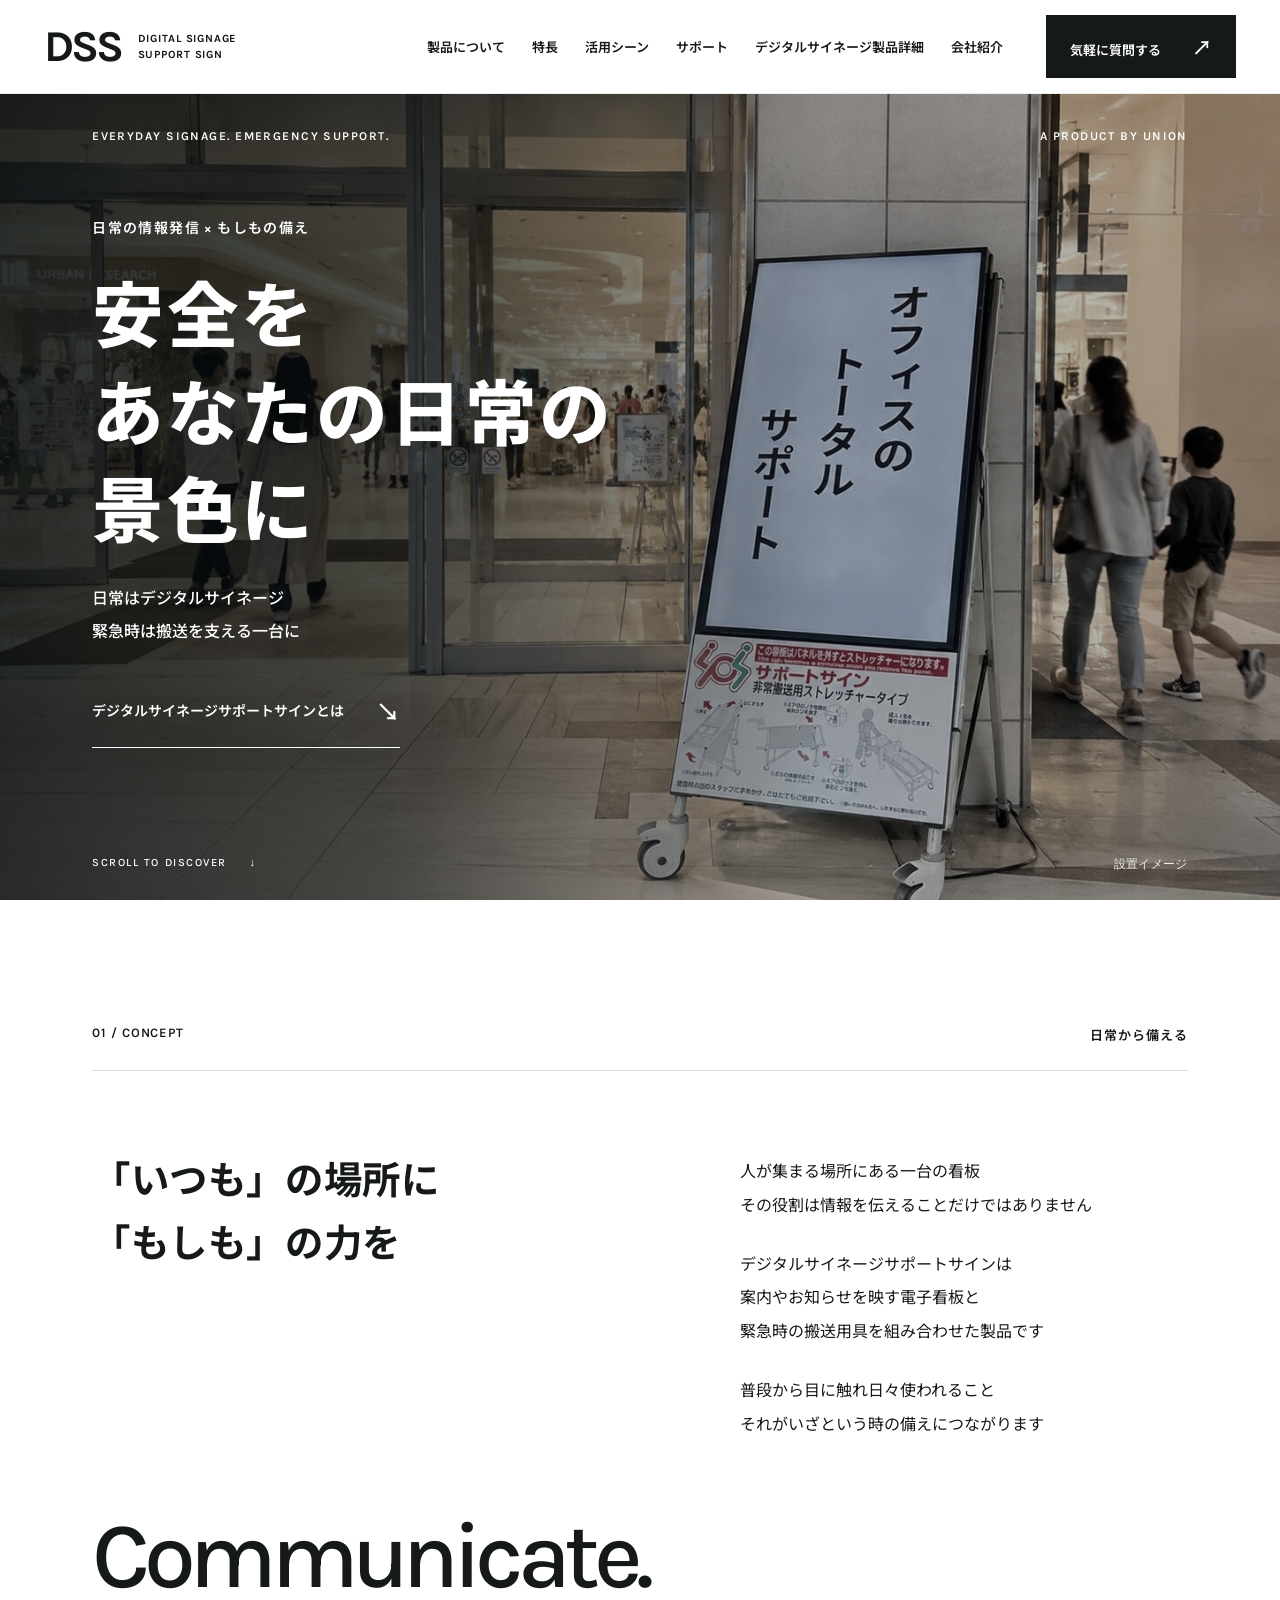
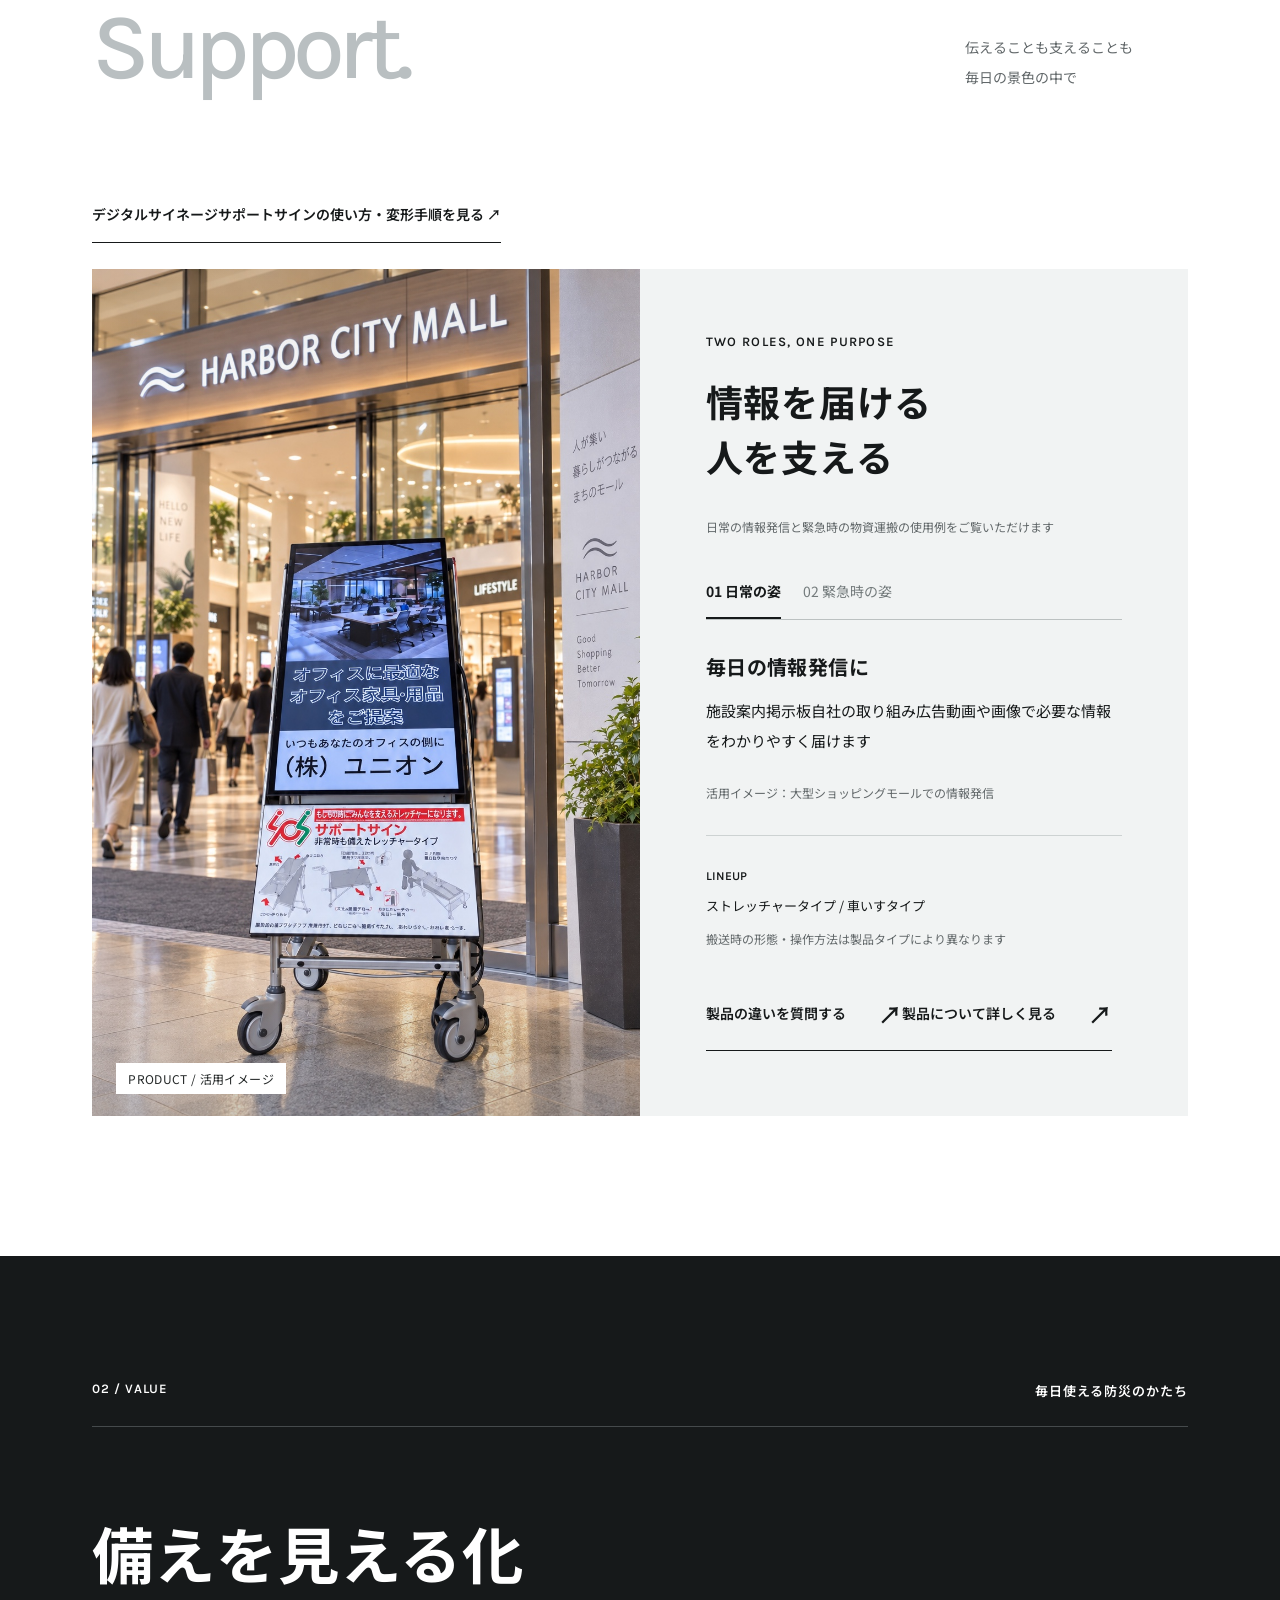
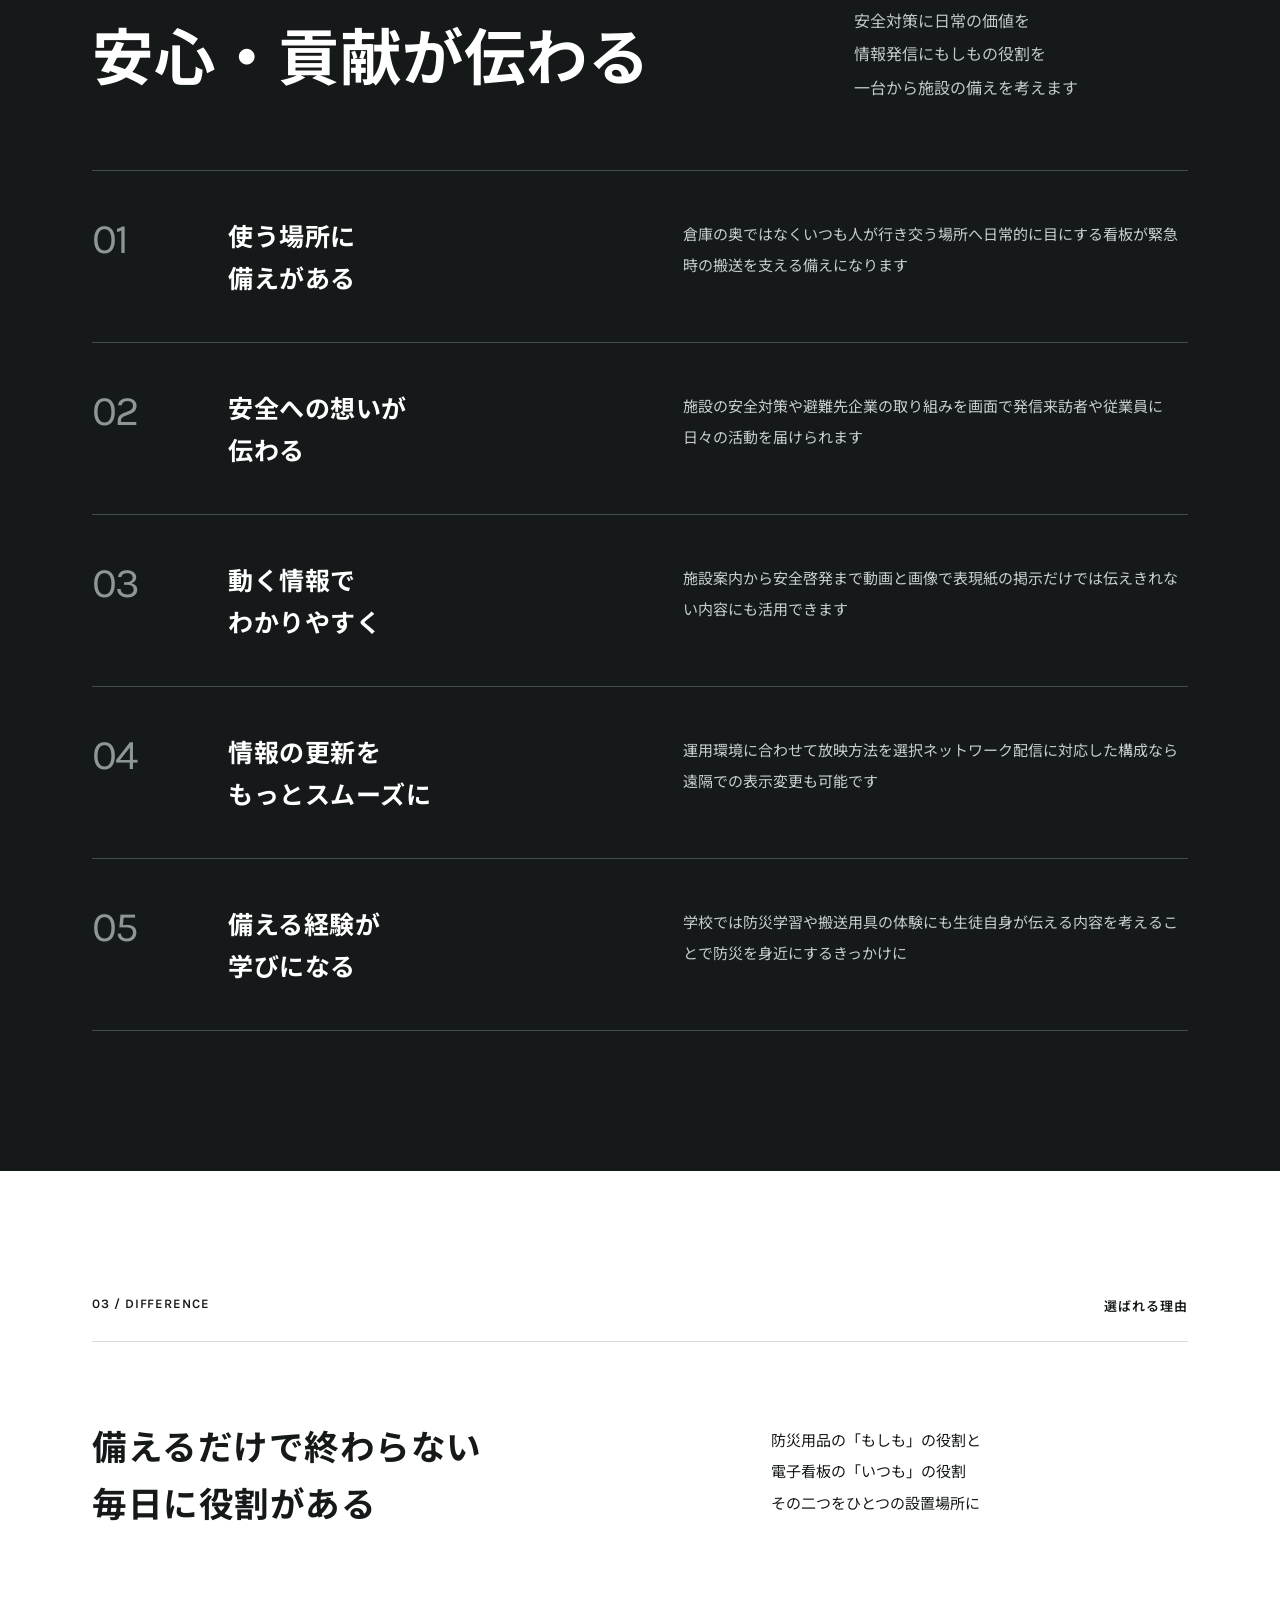
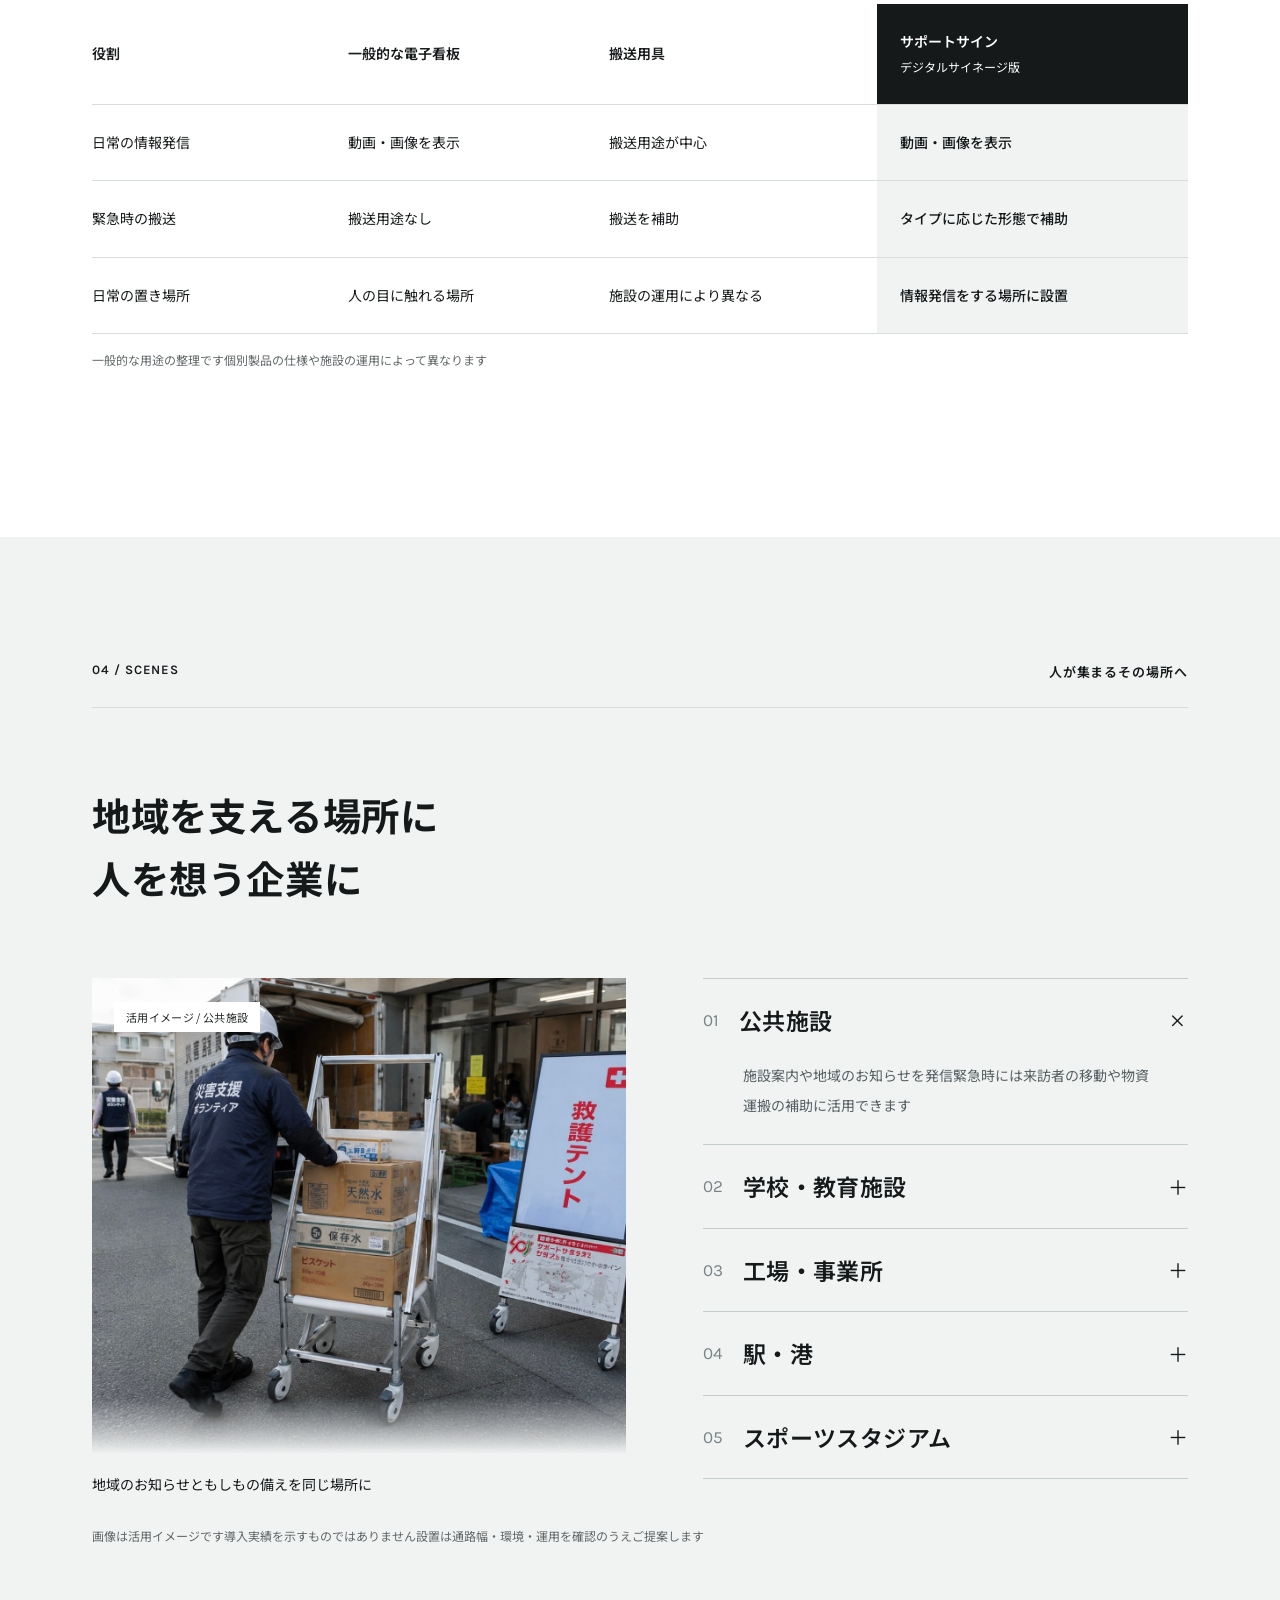
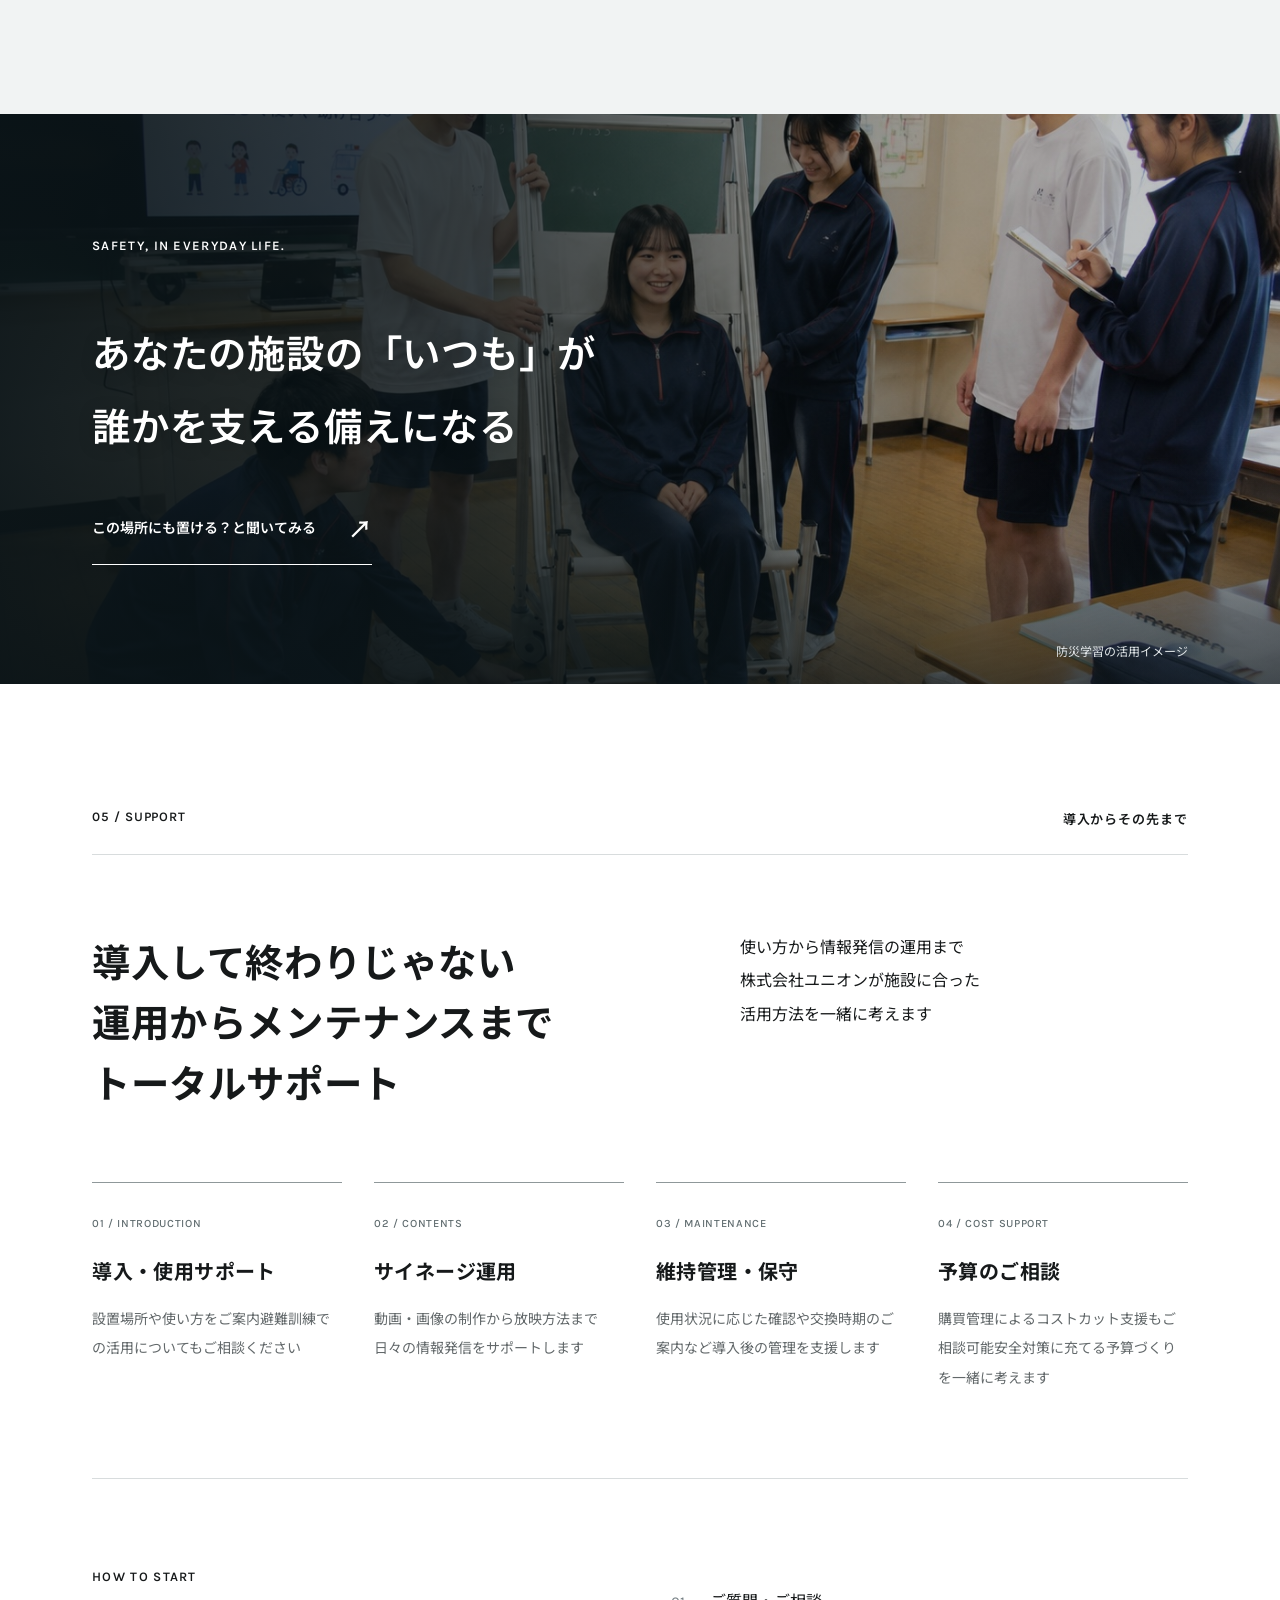
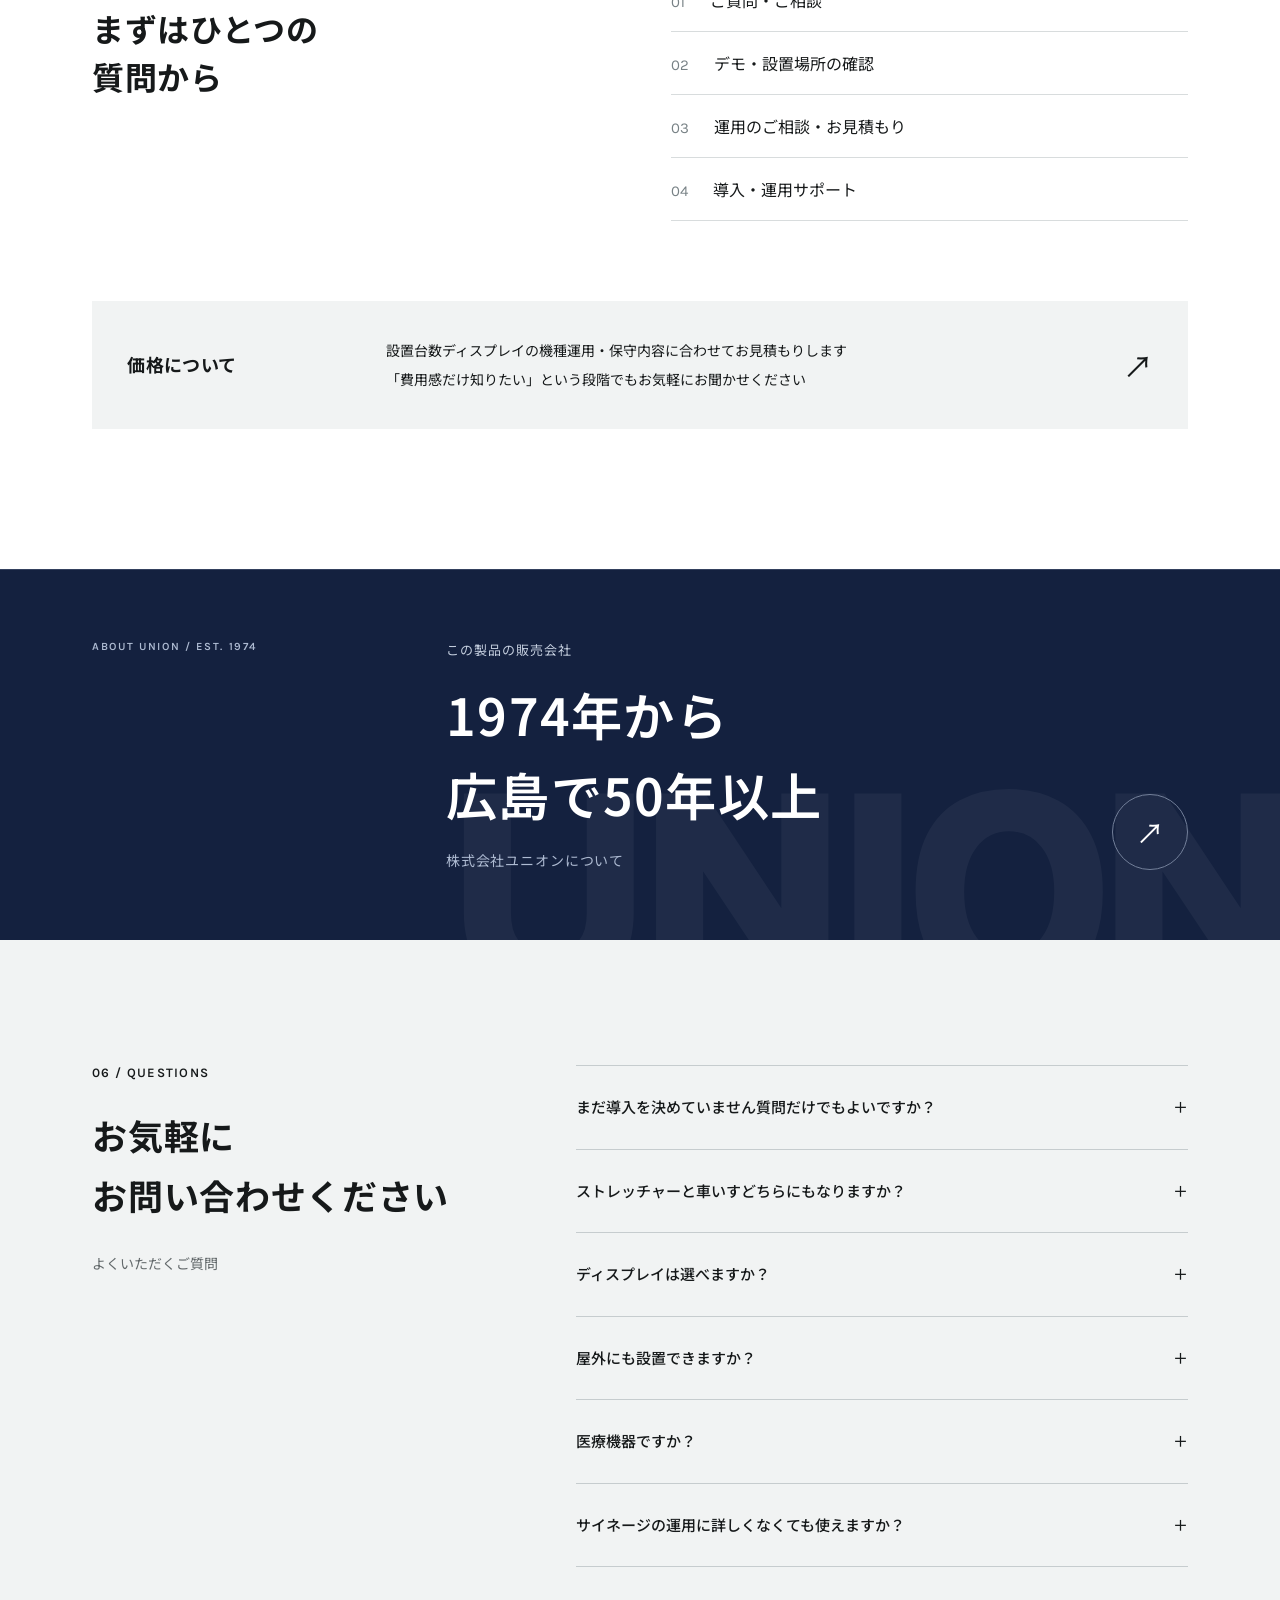
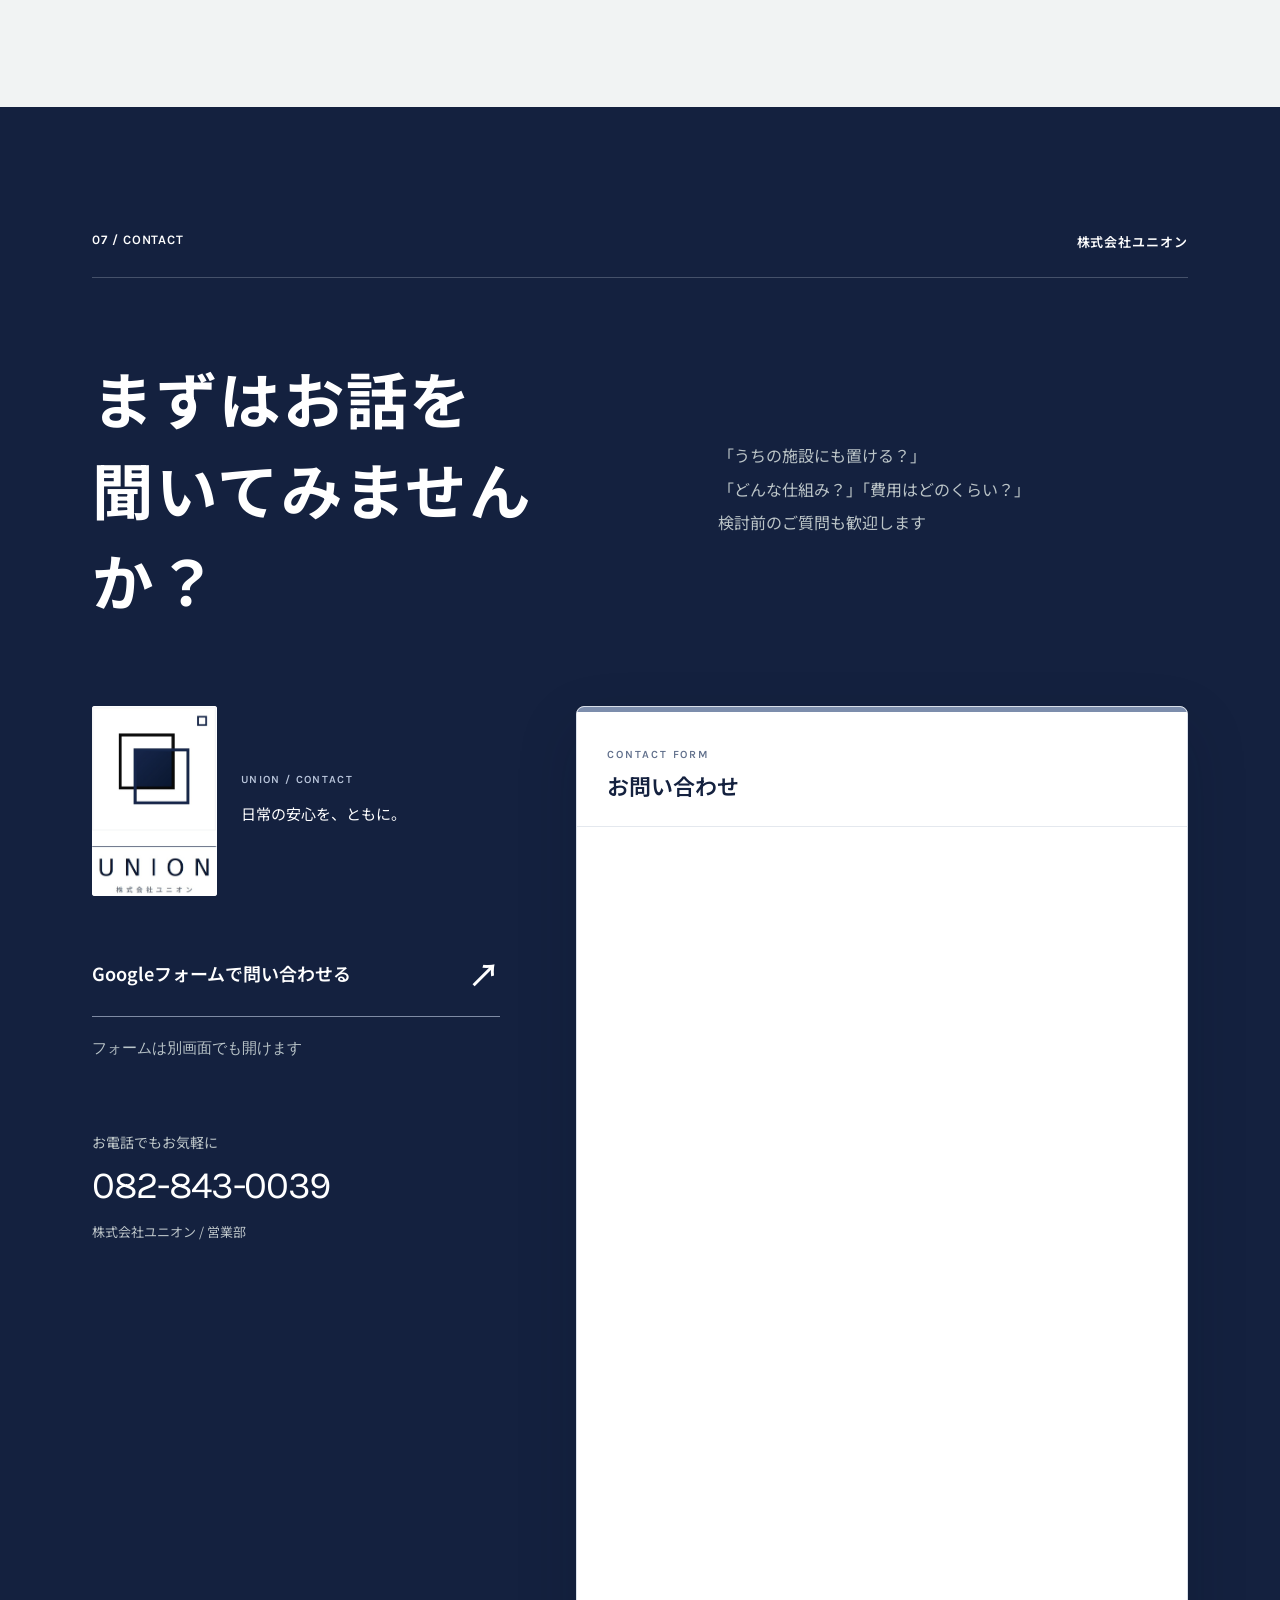
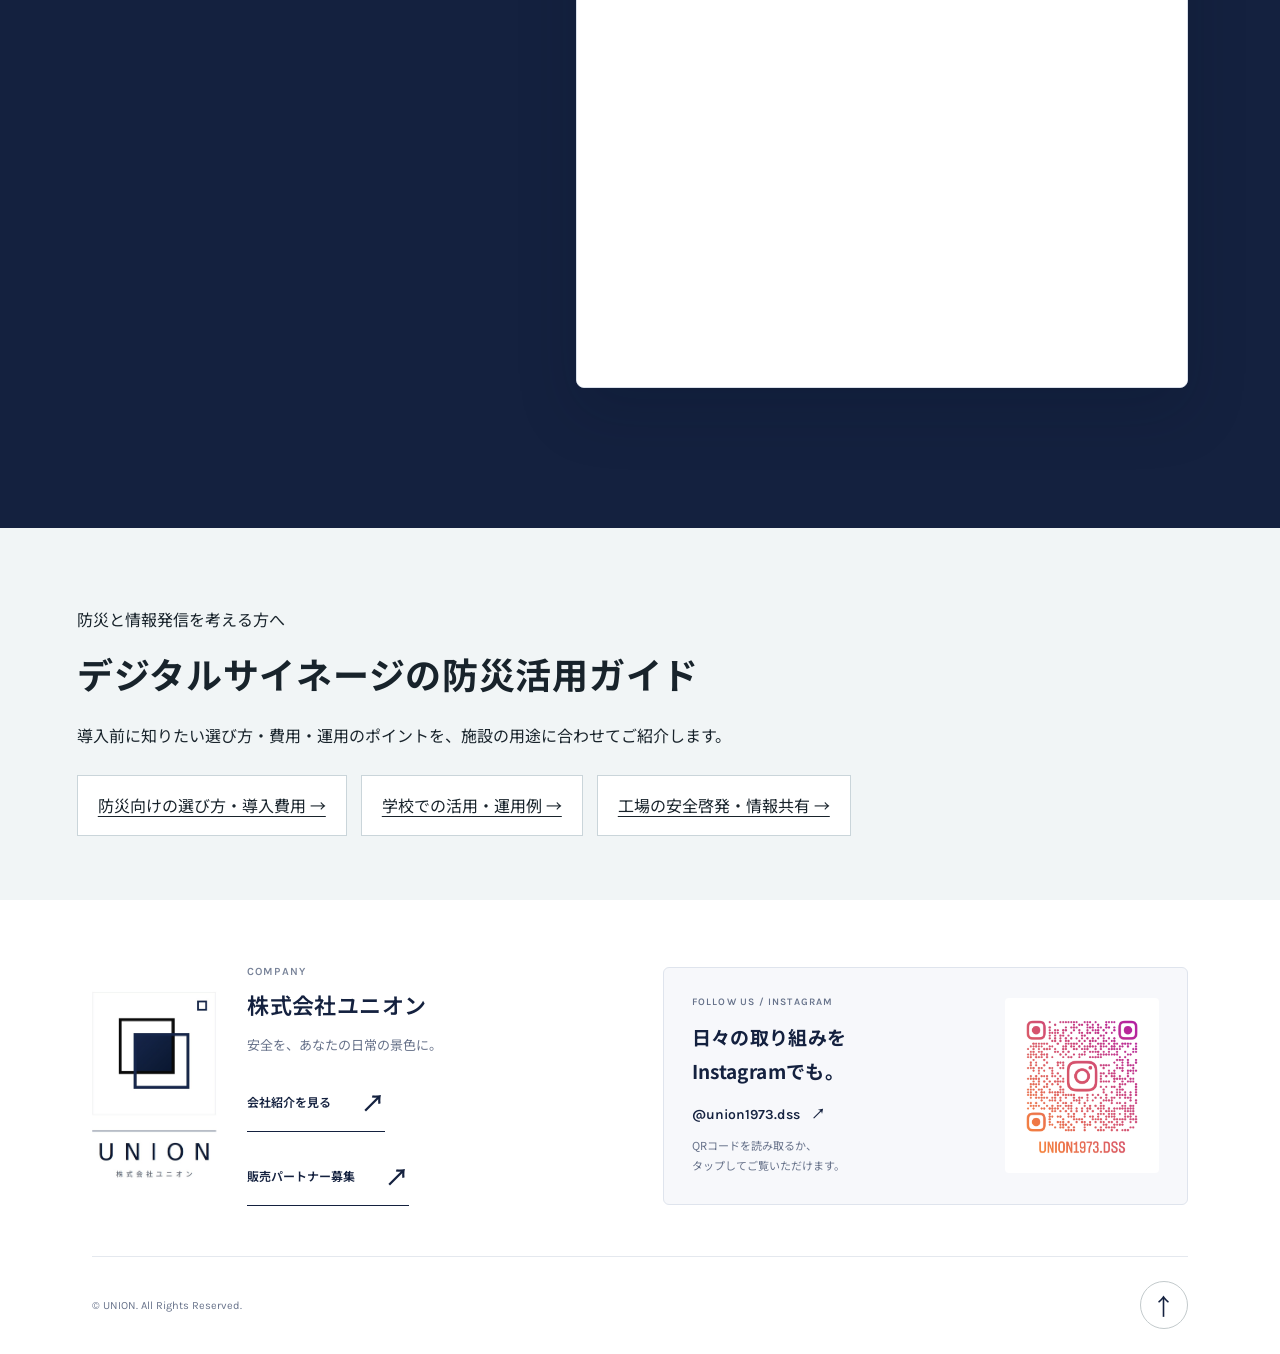
==== commit 16744f28: "Add disaster prevention, school and factory guides with internal links and SEO metadata" ====
--- a/index.html
+++ b/index.html
@@ -8,7 +8,7 @@
   gtag('js', new Date());
 
   gtag('config', 'G-GKJ5CT59DS');
-</script><meta charset="UTF-8"><meta name="viewport" content="width=device-width,initial-scale=1"><meta name="theme-color" content="#141718"><title>デジタルサイネージサポートサイン｜情報発信と防災を一台に</title><meta name="description" content="デジタルサイネージサポートサインは、日常は施設案内や安全啓発、緊急時は搬送補助に活用できる製品です。公共施設・学校・工場への導入や運用を、広島の株式会社ユニオンにご相談ください。"><link rel="icon" href="assets/favicon.svg" type="image/svg+xml"><link rel="stylesheet" href="style.css?v=20260916-union1"><script src="app.js" defer></script><meta name="google-site-verification" content="ZKqMYV4-run-HUmm81ju7Zc-xpolC3CdkgN3Vyet49Q" /><link rel="canonical" href="https://tatuno21-dev.github.io/-GPT-HP/"></head>
+</script><meta charset="UTF-8"><meta name="viewport" content="width=device-width,initial-scale=1"><meta name="theme-color" content="#141718"><title>防災と情報発信を一台に｜デジタルサイネージサポートサイン</title><meta name="description" content="デジタルサイネージサポートサインは、日常は施設案内や安全啓発、緊急時は搬送補助に活用できる製品です。公共施設・学校・工場への導入や運用を、広島の株式会社ユニオンにご相談ください。"><link rel="icon" href="assets/favicon.svg" type="image/svg+xml"><link rel="stylesheet" href="style.css?v=20260916-union1"><script src="app.js" defer></script><meta name="google-site-verification" content="ZKqMYV4-run-HUmm81ju7Zc-xpolC3CdkgN3Vyet49Q" /><link rel="canonical" href="https://tatuno21-dev.github.io/-GPT-HP/"><style>.dss-guides{padding:64px max(6vw,24px);background:#f1f5f6;color:#18232b}.dss-guides h2{font-size:clamp(24px,3vw,36px);line-height:1.5;margin:12px 0 20px}.dss-guides p{line-height:1.9;margin:12px 0}.dss-guides>div{display:flex;flex-wrap:wrap;gap:14px;margin-top:24px}.dss-guides a{padding:16px 20px;border:1px solid #cad5da;background:white;color:#18232b;text-decoration:underline;text-underline-offset:4px;line-height:1.7}.dss-guides a:focus-visible{outline:3px solid #387f9b;outline-offset:4px}</style><meta property="og:locale" content="ja_JP"><meta property="og:type" content="website"><meta property="og:title" content="防災と情報発信を一台に｜デジタルサイネージサポートサイン"><meta property="og:description" content="デジタルサイネージサポートサインは、日常は施設案内や安全啓発、緊急時は搬送補助に活用できる製品です。公共施設・学校・工場への導入や運用を、広島の株式会社ユニオンにご相談ください。"><meta property="og:url" content="https://tatuno21-dev.github.io/-GPT-HP/"><meta property="og:image" content="https://tatuno21-dev.github.io/-GPT-HP/assets/entrance.jpeg"><meta name="twitter:card" content="summary_large_image"><script type="application/ld+json">{"@context": "https://schema.org", "@graph": [{"@type": "WebPage", "@id": "https://tatuno21-dev.github.io/-GPT-HP/#webpage", "url": "https://tatuno21-dev.github.io/-GPT-HP/", "name": "防災と情報発信を一台に｜デジタルサイネージサポートサイン", "description": "デジタルサイネージサポートサインは、日常は施設案内や安全啓発、緊急時は搬送補助に活用できる製品です。公共施設・学校・工場への導入や運用を、広島の株式会社ユニオンにご相談ください。", "inLanguage": "ja", "publisher": {"@id": "https://tatuno21-dev.github.io/-GPT-HP/company/#organization"}}, {"@type": "Organization", "@id": "https://tatuno21-dev.github.io/-GPT-HP/company/#organization", "name": "株式会社ユニオン", "url": "https://tatuno21-dev.github.io/-GPT-HP/company/", "telephone": "+81-82-843-0039"}]}</script></head>
 <body>
 <a class="skip" href="#main">本文へ移動</a>
 <header class="header"><a class="brand" href="#" aria-label="DSS トップ"><b>DSS</b><span class="brand-name">DIGITAL SIGNAGE<br>SUPPORT SIGN</span></a><nav class="desktop-nav" aria-label="メインメニュー"><a href="#about">製品について</a><a href="#value">特長</a><a href="#scenes">活用シーン</a><a href="#support">サポート</a><a href="product/">デジタルサイネージ製品詳細</a><a href="company/">会社紹介</a><a class="header-contact" href="#contact">気軽に質問する <span>↗</span></a></nav><button class="menu-toggle" aria-expanded="false" aria-controls="mobile-nav" aria-label="メニューを開く"><span></span><span></span></button></header>
@@ -25,7 +25,7 @@
 <a class="company-banner" href="company/" aria-label="株式会社ユニオンの会社紹介ページを見る"><span class="company-banner-index">ABOUT UNION / EST. 1974</span><span class="company-banner-copy"><small>この製品の販売会社</small><strong>1974年から<br>広島で50年以上</strong><span>株式会社ユニオンについて</span></span><span class="company-banner-arrow" aria-hidden="true">↗</span></a>
 <section id="faq" class="section faq"><div class="faq-heading"><span class="eyebrow">06 / QUESTIONS</span><h2>お気軽に<br>お問い合わせください</h2><p>よくいただくご質問</p></div><div class="faq-list"><details><summary>まだ導入を決めていません質問だけでもよいですか？<span>＋</span></summary><p>もちろんです設置できる場所使い方費用感など気になることからお気軽にご相談ください</p></details><details><summary>ストレッチャーと車いすどちらにもなりますか？<span>＋</span></summary><p>ストレッチャータイプと車いすタイプがあり緊急時の形態や操作は製品タイプにより異なります用途に合うタイプをご案内します</p></details><details><summary>ディスプレイは選べますか？<span>＋</span></summary><p>43〜55インチの範囲でメーカーや機種をご相談いただけます適合する構成と放映方法を設置環境に合わせてご案内します</p></details><details><summary>屋外にも設置できますか？<span>＋</span></summary><p>設置環境と機器の仕様に応じた確認が必要です直射日光や強風が長時間当たる場所は避け通路の安全やスペースを確保できる場所をご相談ください</p></details><details><summary>医療機器ですか？<span>＋</span></summary><p>医療機器ではありません救護活動を補助する搬送用具です使用方法を確認し施設の救護・避難計画に合わせてご活用ください</p></details><details><summary>サイネージの運用に詳しくなくても使えますか？<span>＋</span></summary><p>使い方から動画や画像の制作放映までご相談いただけますご希望の運用に合わせてサポート内容をご提案します</p></details></div></section>
 <section id="contact" class="contact section"><div class="section-label"><span>07 / CONTACT</span><span>株式会社ユニオン</span></div><div class="contact-intro"><h2>まずはお話を<br>聞いてみませんか？</h2><p>「うちの施設にも置ける？」<br>「どんな仕組み？」「費用はどのくらい？」<br>検討前のご質問も歓迎します</p></div><div class="contact-grid"><div class="contact-details"><div class="union-signature"><span class="union-logo-crop"><img src="assets/union-logo-original.jpg" alt="株式会社ユニオン ロゴ" width="1675" height="2048" loading="lazy"></span><div><span class="eyebrow">UNION / CONTACT</span><p>日常の安心を、ともに。</p></div></div><a class="contact-mail" href="https://docs.google.com/forms/d/e/1FAIpQLSdQvwUCY77L22IvAKcECpF384Vm-meFKupwjZma_bfVFzkHiA/viewform?usp=publish-editor" target="_blank" rel="noopener noreferrer">Googleフォームで問い合わせる <span>↗</span></a><p class="contact-address">フォームは別画面でも開けます</p><div class="phone"><span>お電話でもお気軽に</span><a href="tel:0828430039">082-843-0039</a><p>株式会社ユニオン / 営業部</p></div></div><div class="google-form-wrap"><div class="form-brand-heading"><span>CONTACT FORM</span><p>お問い合わせ</p></div><iframe src="https://docs.google.com/forms/d/e/1FAIpQLSdQvwUCY77L22IvAKcECpF384Vm-meFKupwjZma_bfVFzkHiA/viewform?embedded=true" title="デジタルサイネージサポートサイン お問い合わせフォーム" loading="lazy">読み込めない場合は、Googleフォームでお問い合わせください。</iframe></div></div></section>
-</main>
+<section class="dss-guides" aria-labelledby="dss-guide-title"><p>防災と情報発信を考える方へ</p><h2 id="dss-guide-title">デジタルサイネージの防災活用ガイド</h2><p>導入前に知りたい選び方・費用・運用のポイントを、施設の用途に合わせてご紹介します。</p><div><a href="disaster-prevention/">防災向けの選び方・導入費用 →</a><a href="school/">学校での活用・運用例 →</a><a href="factory/">工場の安全啓発・情報共有 →</a></div></section></main>
 <footer class="union-footer">
   <div class="union-company">
     <a class="union-logo-crop" href="https://www.bunguno-union.com/" target="_blank" rel="noopener noreferrer" aria-label="株式会社ユニオン 公式サイト（別画面で開く）"><img src="assets/union-logo-original.jpg" alt="株式会社ユニオン ロゴ" width="1675" height="2048" loading="lazy"></a>
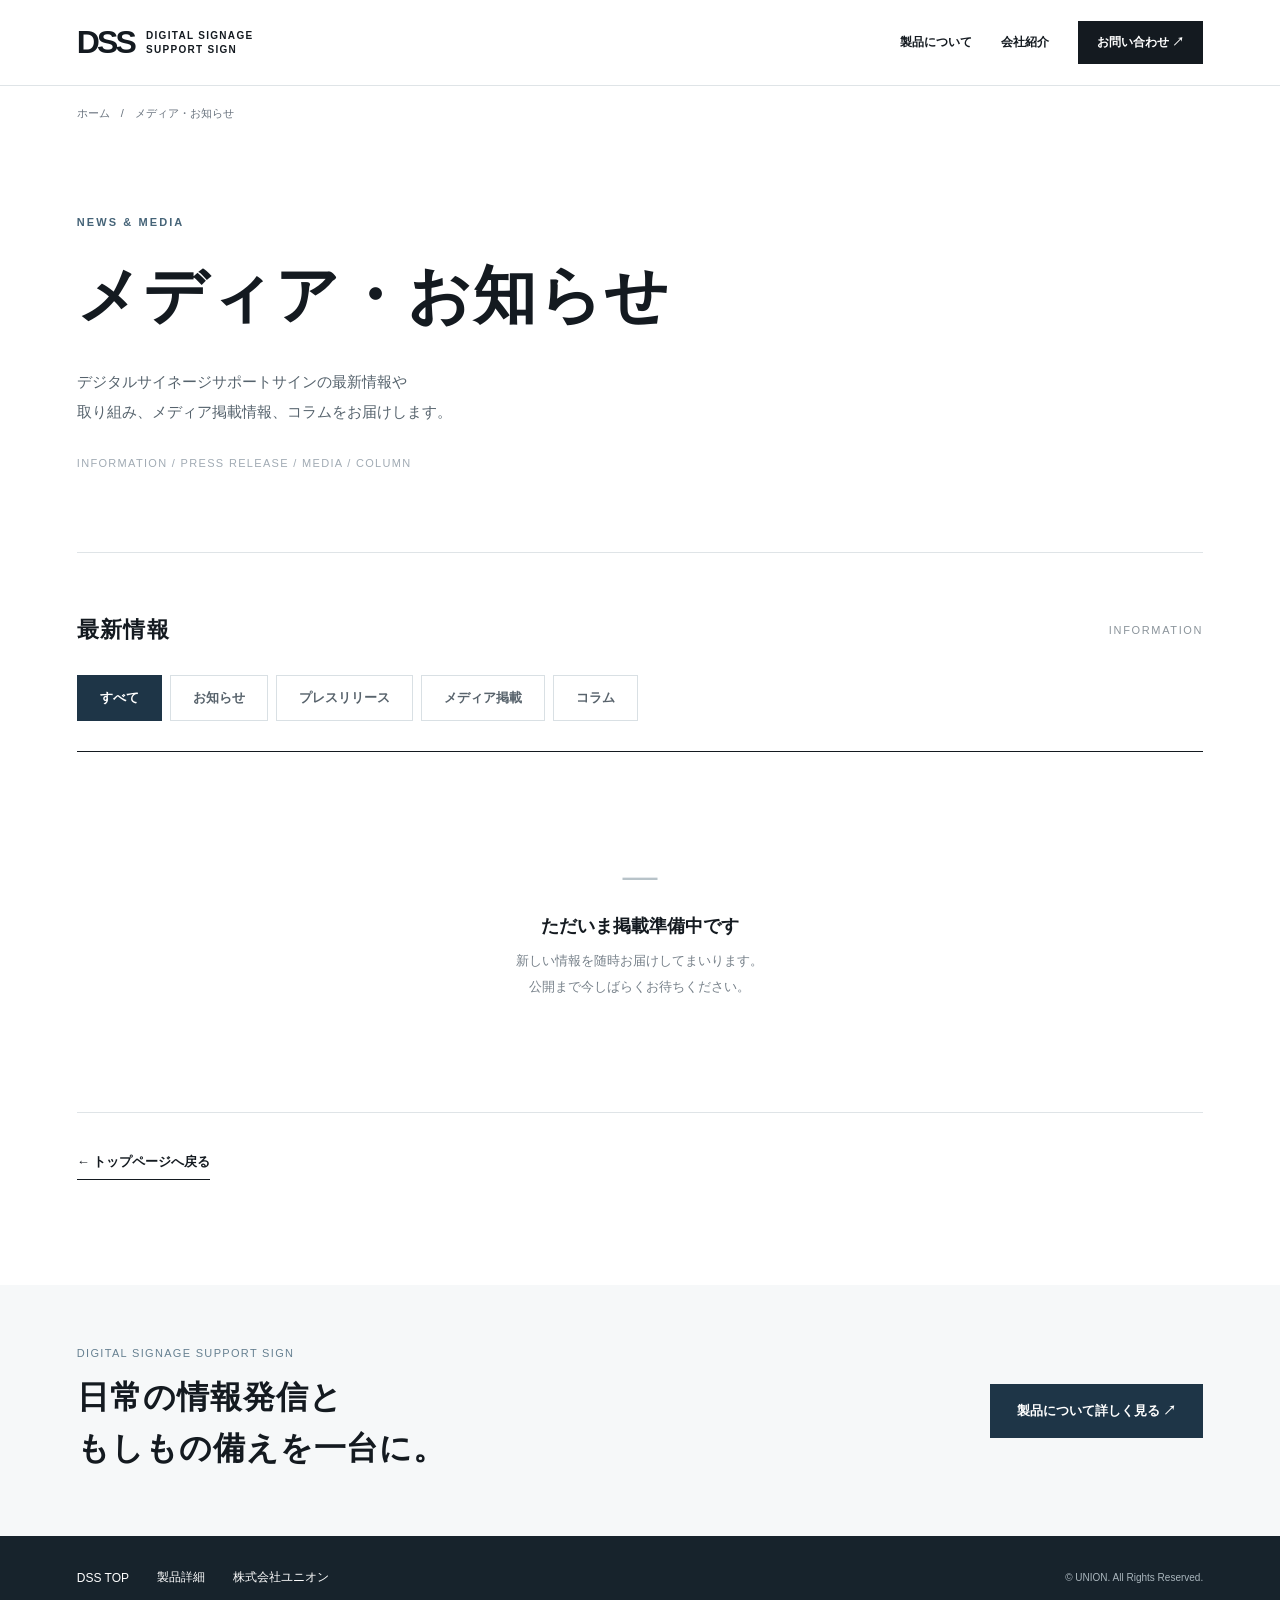
==== commit 180e2bf1: "Add files via upload" ====
--- a/index.html
+++ b/index.html
@@ -1,40 +1,66 @@
 <!doctype html>
 <html lang="ja">
-<head><!-- Google tag (gtag.js) -->
+<head>
+<meta charset="utf-8">
+<meta name="viewport" content="width=device-width,initial-scale=1">
+<meta name="theme-color" content="#141718">
+<title>メディア・お知らせ｜デジタルサイネージサポートサイン</title>
+<meta name="description" content="デジタルサイネージサポートサインのお知らせ、プレスリリース、メディア掲載情報、防災やデジタルサイネージに関するコラムをお届けします。">
+<link rel="canonical" href="https://tatuno21-dev.github.io/-GPT-HP/news/">
+<link rel="icon" href="../assets/favicon.svg" type="image/svg+xml">
 <script async src="https://www.googletagmanager.com/gtag/js?id=G-GKJ5CT59DS"></script>
+<script>window.dataLayer=window.dataLayer||[];function gtag(){dataLayer.push(arguments)}gtag('js',new Date());gtag('config','G-GKJ5CT59DS');</script>
+<style>
+:root{--ink:#141a20;--sub:#68727d;--navy:#1e3547;--line:#dfe4e7;--bg:#f6f8f9}*{box-sizing:border-box}html{scroll-behavior:smooth}body{margin:0;background:white;color:var(--ink);font-family:"Noto Sans JP","Hiragino Kaku Gothic ProN","Yu Gothic",Meiryo,sans-serif;-webkit-font-smoothing:antialiased}a{color:inherit;text-decoration:none}button{font:inherit}.shell{width:min(1140px,88%);margin-inline:auto}.header{height:86px;border-bottom:1px solid var(--line);display:flex;align-items:center;justify-content:space-between;padding:0 6%;background:white}.brand{display:flex;align-items:center;gap:12px}.brand b{font-size:32px;letter-spacing:-.09em;font-weight:900}.brand span{font-size:10px;line-height:1.35;letter-spacing:.13em;font-weight:700}.header nav{display:flex;gap:29px;align-items:center;font-size:12px;font-weight:700}.header nav a:hover,.back:hover{color:#54778e}.header nav .inquiry{padding:13px 19px;background:var(--ink);color:white}.breadcrumb{padding:20px 0;font-size:11px;color:var(--sub)}.breadcrumb a:hover{text-decoration:underline}.hero{padding:75px 0 83px;border-bottom:1px solid var(--line)}.eyebrow{font-size:11px;letter-spacing:.19em;font-weight:700;color:#466478;margin:0 0 24px}.hero h1{font-size:clamp(36px,5vw,63px);font-weight:650;letter-spacing:.035em;line-height:1.38;margin:0}.hero .sub{font-size:15px;color:#56636d;line-height:2;margin:28px 0 0}.hero .label{font-size:11px;letter-spacing:.12em;color:#a1abb4;margin:30px 0 0}.content{padding:62px 0 105px}.section-head{display:flex;justify-content:space-between;align-items:center;margin-bottom:30px}.section-head h2{font-weight:700;font-size:22px;letter-spacing:.06em;margin:0}.section-head span{font-size:11px;letter-spacing:.15em;color:#8b949b}.filters{display:flex;align-items:center;gap:8px;flex-wrap:wrap;padding-bottom:30px;border-bottom:1px solid var(--ink)}.filter{border:1px solid #d9e0e4;color:#58636c;background:white;cursor:pointer;padding:13px 22px;font-size:13px;font-weight:650;transition:.15s}.filter:hover,.filter:focus-visible{border-color:var(--navy);outline-offset:3px}.filter[aria-pressed=true]{background:var(--navy);color:white;border-color:var(--navy)}.article{display:grid;grid-template-columns:120px 136px minmax(0,1fr) 30px;align-items:center;gap:16px;padding:29px 4px;border-bottom:1px solid var(--line)}.article time{font-size:13px;color:#7d8790;font-variant-numeric:tabular-nums}.tag{display:inline-flex;align-items:center;justify-content:center;width:fit-content;min-width:112px;padding:8px 12px;background:#eef2f4;font-size:11px;font-weight:700;color:#344b5c}.article h3{font-size:16px;line-height:1.7;font-weight:650;margin:0}.article p{font-size:12px;color:#7b858d;margin:7px 0 0;line-height:1.8}.article .arrow{font-size:22px;color:#8e9da6;text-align:right}.article:hover h3{text-decoration:underline;text-underline-offset:5px}.empty{text-align:center;padding:104px 20px 112px;border-bottom:1px solid var(--line)}.empty-icon{font-size:35px;color:#b8c3c9;font-weight:200}.empty h3{font-weight:600;font-size:18px;margin:18px 0 10px}.empty p{color:#77818a;font-size:13px;line-height:2;margin:0}.back{display:inline-block;margin-top:40px;font-size:13px;font-weight:700;border-bottom:1px solid;padding-bottom:8px}.more{margin-top:40px;border:1px solid #d4dce0;background:white;padding:14px 32px;font-weight:650;font-size:13px;cursor:pointer}.more:hover{background:var(--bg)}.bottom{background:var(--bg);padding:62px 0}.bottom-inner{display:flex;align-items:center;justify-content:space-between;gap:30px}.bottom small{display:block;font-size:11px;color:#668091;letter-spacing:.12em;margin-bottom:13px}.bottom h2{font-size:clamp(21px,2.8vw,32px);letter-spacing:.03em;margin:0;line-height:1.6}.bottom a{background:#1e3547;color:white;padding:18px 27px;font-size:13px;font-weight:700;white-space:nowrap}.bottom a:hover{background:#385a71}.footer{background:#17232c;color:white;padding:33px 0}.footer-inner{display:flex;align-items:center;gap:28px;flex-wrap:wrap;font-size:12px}.footer-inner span{margin-left:auto;color:#aab6bd;font-size:10px}.footer a:hover{text-decoration:underline}@media(max-width:760px){.header{height:72px;padding-inline:6%}.brand b{font-size:26px}.brand span{font-size:8px}.header nav{gap:13px;font-size:11px}.header nav .optional{display:none}.header nav .inquiry{padding:11px}.hero{padding:52px 0 60px}.content{padding:48px 0 70px}.section-head{margin-bottom:25px}.filters{gap:7px;padding-bottom:25px}.filter{padding:11px 14px;font-size:12px}.article{grid-template-columns:1fr auto;gap:10px;padding:24px 0}.article time{grid-column:1;font-size:12px}.article .tag{grid-column:2;grid-row:1;min-width:auto}.article .body{grid-column:1/3}.article .arrow{display:none}.article h3{font-size:15px}.empty{padding:75px 10px 90px}.bottom-inner{align-items:flex-start;flex-direction:column}.footer-inner span{margin-left:0;width:100%}}@media(prefers-reduced-motion:reduce){html{scroll-behavior:auto}}
+</style>
+</head>
+<body>
+<header class="header"><a class="brand" href="../" aria-label="トップページへ"><b>DSS</b><span>DIGITAL SIGNAGE<br>SUPPORT SIGN</span></a><nav aria-label="メインメニュー"><a class="optional" href="../product/">製品について</a><a class="optional" href="../company/">会社紹介</a><a class="inquiry" href="https://docs.google.com/forms/d/e/1FAIpQLSdQvwUCY77L22IvAKcECpF384Vm-meFKupwjZma_bfVFzkHiA/viewform?usp=publish-editor" target="_blank" rel="noopener noreferrer">お問い合わせ ↗</a></nav></header>
+<main>
+<div class="shell breadcrumb"><a href="../">ホーム</a>　/　<span aria-current="page">メディア・お知らせ</span></div>
+<section class="hero shell"><p class="eyebrow">NEWS &amp; MEDIA</p><h1>メディア・お知らせ</h1><p class="sub">デジタルサイネージサポートサインの最新情報や<br>取り組み、メディア掲載情報、コラムをお届けします。</p><p class="label">INFORMATION / PRESS RELEASE / MEDIA / COLUMN</p></section>
+<section class="content shell" aria-labelledby="news-title"><div class="section-head"><h2 id="news-title">最新情報</h2><span>INFORMATION</span></div>
+<div class="filters" role="group" aria-label="記事カテゴリーで絞り込み">
+<button class="filter" type="button" data-filter="すべて" aria-pressed="true">すべて</button>
+<button class="filter" type="button" data-filter="お知らせ" aria-pressed="false">お知らせ</button>
+<button class="filter" type="button" data-filter="プレスリリース" aria-pressed="false">プレスリリース</button>
+<button class="filter" type="button" data-filter="メディア掲載" aria-pressed="false">メディア掲載</button>
+<button class="filter" type="button" data-filter="コラム" aria-pressed="false">コラム</button>
+</div>
+<div id="news-list" aria-live="polite"></div><div id="pagination" style="text-align:center"></div>
+<a class="back" href="../">← トップページへ戻る</a>
+</section>
+<section class="bottom"><div class="shell bottom-inner"><div><small>DIGITAL SIGNAGE SUPPORT SIGN</small><h2>日常の情報発信と<br>もしもの備えを一台に。</h2></div><a href="../product/">製品について詳しく見る ↗</a></div></section>
+</main>
+<footer class="footer"><div class="shell footer-inner"><a href="../">DSS TOP</a><a href="../product/">製品詳細</a><a href="../company/">株式会社ユニオン</a><span>© UNION. All Rights Reserved.</span></div></footer>
 <script>
-  window.dataLayer = window.dataLayer || [];
-  function gtag(){dataLayer.push(arguments);}
-  gtag('js', new Date());
-
-  gtag('config', 'G-GKJ5CT59DS');
-</script><meta charset="UTF-8"><meta name="viewport" content="width=device-width,initial-scale=1"><meta name="theme-color" content="#141718"><title>防災と情報発信を一台に｜デジタルサイネージサポートサイン</title><meta name="description" content="デジタルサイネージサポートサインは、日常は施設案内や安全啓発、緊急時は搬送補助に活用できる製品です。公共施設・学校・工場への導入や運用を、広島の株式会社ユニオンにご相談ください。"><link rel="icon" href="assets/favicon.svg" type="image/svg+xml"><link rel="stylesheet" href="style.css?v=20260916-union1"><script src="app.js" defer></script><meta name="google-site-verification" content="ZKqMYV4-run-HUmm81ju7Zc-xpolC3CdkgN3Vyet49Q" /><link rel="canonical" href="https://tatuno21-dev.github.io/-GPT-HP/"><style>.dss-guides{padding:64px max(6vw,24px);background:#f1f5f6;color:#18232b}.dss-guides h2{font-size:clamp(24px,3vw,36px);line-height:1.5;margin:12px 0 20px}.dss-guides p{line-height:1.9;margin:12px 0}.dss-guides>div{display:flex;flex-wrap:wrap;gap:14px;margin-top:24px}.dss-guides a{padding:16px 20px;border:1px solid #cad5da;background:white;color:#18232b;text-decoration:underline;text-underline-offset:4px;line-height:1.7}.dss-guides a:focus-visible{outline:3px solid #387f9b;outline-offset:4px}</style><meta property="og:locale" content="ja_JP"><meta property="og:type" content="website"><meta property="og:title" content="防災と情報発信を一台に｜デジタルサイネージサポートサイン"><meta property="og:description" content="デジタルサイネージサポートサインは、日常は施設案内や安全啓発、緊急時は搬送補助に活用できる製品です。公共施設・学校・工場への導入や運用を、広島の株式会社ユニオンにご相談ください。"><meta property="og:url" content="https://tatuno21-dev.github.io/-GPT-HP/"><meta property="og:image" content="https://tatuno21-dev.github.io/-GPT-HP/assets/entrance.jpeg"><meta name="twitter:card" content="summary_large_image"><script type="application/ld+json">{"@context": "https://schema.org", "@graph": [{"@type": "WebPage", "@id": "https://tatuno21-dev.github.io/-GPT-HP/#webpage", "url": "https://tatuno21-dev.github.io/-GPT-HP/", "name": "防災と情報発信を一台に｜デジタルサイネージサポートサイン", "description": "デジタルサイネージサポートサインは、日常は施設案内や安全啓発、緊急時は搬送補助に活用できる製品です。公共施設・学校・工場への導入や運用を、広島の株式会社ユニオンにご相談ください。", "inLanguage": "ja", "publisher": {"@id": "https://tatuno21-dev.github.io/-GPT-HP/company/#organization"}}, {"@type": "Organization", "@id": "https://tatuno21-dev.github.io/-GPT-HP/company/#organization", "name": "株式会社ユニオン", "url": "https://tatuno21-dev.github.io/-GPT-HP/company/", "telephone": "+81-82-843-0039"}]}</script></head>
-<body>
-<a class="skip" href="#main">本文へ移動</a>
-<header class="header"><a class="brand" href="#" aria-label="DSS トップ"><b>DSS</b><span class="brand-name">DIGITAL SIGNAGE<br>SUPPORT SIGN</span></a><nav class="desktop-nav" aria-label="メインメニュー"><a href="#about">製品について</a><a href="#value">特長</a><a href="#scenes">活用シーン</a><a href="#support">サポート</a><a href="product/">デジタルサイネージ製品詳細</a><a href="company/">会社紹介</a><a class="header-contact" href="#contact">気軽に質問する <span>↗</span></a></nav><button class="menu-toggle" aria-expanded="false" aria-controls="mobile-nav" aria-label="メニューを開く"><span></span><span></span></button></header>
-<nav id="mobile-nav" class="mobile-nav" aria-label="モバイルメニュー" hidden><a href="#about">製品について</a><a href="#value">特長</a><a href="#scenes">活用シーン</a><a href="#support">サポート</a><a href="product/">デジタルサイネージ製品詳細</a><a href="company/">株式会社ユニオンについて</a><a href="partners/">販売パートナー募集</a><a href="#contact">製品について質問する ↗</a></nav>
-<main id="main">
-<section class="hero" aria-labelledby="hero-title"><img class="hero-image" src="assets/entrance.jpeg" alt="大型商業施設の入口に設置されたデジタルサイネージサポートサインの活用イメージ" fetchpriority="high"><div class="hero-shade"></div><div class="hero-top"><span>EVERYDAY SIGNAGE. EMERGENCY SUPPORT.</span><span>A PRODUCT BY UNION</span></div><div class="hero-copy"><p class="eyebrow light">日常の情報発信 × もしもの備え</p><h1 id="hero-title">安全を<br>あなたの日常の<br>景色に</h1><p class="hero-description">日常はデジタルサイネージ<br>緊急時は搬送を支える一台に</p><a class="text-link light-link" href="#about">デジタルサイネージサポートサインとは <span>↘</span></a></div><div class="hero-bottom"><a href="#about">SCROLL TO DISCOVER <span>↓</span></a><span>設置イメージ</span></div></section>
-<section id="about" class="section about"><div class="section-label"><span>01 / CONCEPT</span><span>日常から備える</span></div><div class="intro-grid"><h2 class="large-heading">「いつも」の場所に<br>「もしも」の力を</h2><div class="intro-copy"><p>人が集まる場所にある一台の看板<br>その役割は情報を伝えることだけではありません</p><p>デジタルサイネージサポートサインは<br class="pc">案内やお知らせを映す電子看板と<br class="pc">緊急時の搬送用具を組み合わせた製品です</p><p>普段から目に触れ日々使われること<br>それがいざという時の備えにつながります</p></div></div><div class="concept-bottom"><span class="large-english">Communicate.<br><i>Support.</i></span><p>伝えることも支えることも<br>毎日の景色の中で</p></div>
-<p><a class="text-link" href="product/">デジタルサイネージサポートサインの使い方・変形手順を見る ↗</a></p><div class="product-showcase"><div class="product-photo"><img id="product-image" src="assets/daily-use-image.jpeg" alt="大型ショッピングモール入口でデジタルサイネージサポートサインを活用するイメージ" loading="lazy"><span class="photo-tag">PRODUCT / 活用イメージ</span></div><div class="product-story"><span class="eyebrow">TWO ROLES, ONE PURPOSE</span><h3>情報を届ける<br>人を支える</h3><p class="small-note">日常の情報発信と緊急時の物資運搬の使用例をご覧いただけます</p><div class="mode-control" role="group" aria-label="製品の用途を切り替え"><button type="button" class="active" data-mode="daily" aria-pressed="true">01 日常の姿</button><button type="button" data-mode="emergency" aria-pressed="false">02 緊急時の姿</button></div><div aria-live="polite"><h4 id="mode-title">毎日の情報発信に</h4><p id="mode-copy">施設案内掲示板自社の取り組み広告動画や画像で必要な情報をわかりやすく届けます</p><p id="mode-note" class="small-note">活用イメージ：大型ショッピングモールでの情報発信</p></div><div class="product-meta"><span>LINEUP</span><p>ストレッチャータイプ / 車いすタイプ</p></div><p class="small-note">搬送時の形態・操作方法は製品タイプにより異なります</p><a class="text-link" href="#contact">製品の違いを質問する <span>↗</span></a></div></div></section>
-<section id="value" class="value-section section"><div class="section-label"><span>02 / VALUE</span><span>毎日使える防災のかたち</span></div><div class="value-heading"><h2 class="large-heading">備えを見える化<br>安心・貢献が伝わる</h2><p>安全対策に日常の価値を<br>情報発信にもしもの役割を<br>一台から施設の備えを考えます</p></div><div class="value-rows"><article><span class="row-number">01</span><h3>使う場所に<br>備えがある</h3><p>倉庫の奥ではなくいつも人が行き交う場所へ日常的に目にする看板が緊急時の搬送を支える備えになります</p></article><article><span class="row-number">02</span><h3>安全への想いが<br>伝わる</h3><p>施設の安全対策や避難先企業の取り組みを画面で発信来訪者や従業員に日々の活動を届けられます</p></article><article><span class="row-number">03</span><h3>動く情報で<br>わかりやすく</h3><p>施設案内から安全啓発まで動画と画像で表現紙の掲示だけでは伝えきれない内容にも活用できます</p></article><article><span class="row-number">04</span><h3>情報の更新を<br>もっとスムーズに</h3><p>運用環境に合わせて放映方法を選択ネットワーク配信に対応した構成なら遠隔での表示変更も可能です</p></article><article><span class="row-number">05</span><h3>備える経験が<br>学びになる</h3><p>学校では防災学習や搬送用具の体験にも生徒自身が伝える内容を考えることで防災を身近にするきっかけに</p></article></div></section>
-<section class="section difference"><div class="section-label"><span>03 / DIFFERENCE</span><span>選ばれる理由</span></div><div class="intro-grid"><h2 class="large-heading">備えるだけで終わらない<br>毎日に役割がある</h2><p>防災用品の「もしも」の役割と<br>電子看板の「いつも」の役割<br>その二つをひとつの設置場所に</p></div><div class="comparison-wrap"><table><caption class="sr-only">日常の役割と緊急時の役割の比較</caption><thead><tr><th scope="col">役割</th><th scope="col">一般的な電子看板</th><th scope="col">搬送用具</th><th scope="col">サポートサイン<br><span>デジタルサイネージ版</span></th></tr></thead><tbody><tr><th scope="row">日常の情報発信</th><td>動画・画像を表示</td><td>搬送用途が中心</td><td>動画・画像を表示</td></tr><tr><th scope="row">緊急時の搬送</th><td>搬送用途なし</td><td>搬送を補助</td><td>タイプに応じた形態で補助</td></tr><tr><th scope="row">日常の置き場所</th><td>人の目に触れる場所</td><td>施設の運用により異なる</td><td>情報発信をする場所に設置</td></tr></tbody></table></div><p class="small-note">一般的な用途の整理です個別製品の仕様や施設の運用によって異なります</p></section>
-<section id="scenes" class="scenes section"><div class="section-label"><span>04 / SCENES</span><span>人が集まるその場所へ</span></div><h2 class="large-heading">地域を支える場所に<br>人を想う企業に</h2><div class="scene-layout"><div class="scene-visual"><img src="assets/community-new.jpeg" alt="地域の支援拠点でサポートサインを活用するイメージ" loading="lazy" id="scene-image"><span class="photo-tag" id="scene-image-label">活用イメージ / 公共施設</span><p id="scene-caption">地域のお知らせともしもの備えを同じ場所に</p></div><div class="scene-list"><details open data-scene="public"><summary><span>01</span><h3>公共施設</h3><i>＋</i></summary><p>施設案内や地域のお知らせを発信緊急時には来訪者の移動や物資運搬の補助に活用できます</p></details><details data-scene="school"><summary><span>02</span><h3>学校・教育施設</h3><i>＋</i></summary><p>行事の案内や生徒の活動を紹介防災学習や車いす体験など日常の学びにもつながります</p></details><details data-scene="factory"><summary><span>03</span><h3>工場・事業所</h3><i>＋</i></summary><p>安全目標連絡事項企業の取り組みを共有従業員や来訪者が集まる場所で搬送への備えも兼ねます</p></details><details data-scene="transport"><summary><span>04</span><h3>駅・港</h3><i>＋</i></summary><p>利用案内や地域の情報を発信人の往来がある十分な設置スペースを確保できる場所への導入をご相談いただけます</p></details><details data-scene="stadium"><summary><span>05</span><h3>スポーツスタジアム</h3><i>＋</i></summary><p>イベント案内や安全啓発の表示に救護拠点の案内と搬送の補助など施設の運用に合わせた活用を考えます</p></details></div></div><p class="small-note">画像は活用イメージです導入実績を示すものではありません設置は通路幅・環境・運用を確認のうえご提案します</p></section>
-<section class="statement statement-photo"><img class="statement-image" src="assets/learning-new.jpeg" alt="学校でサポートサインを使った車いす体験のイメージ" loading="lazy" width="1402" height="1122"><div class="statement-overlay" aria-hidden="true"></div><p class="eyebrow">SAFETY, IN EVERYDAY LIFE.</p><h2>あなたの施設の「いつも」が<br>誰かを支える備えになる</h2><a class="text-link light-link" href="#contact">この場所にも置ける？と聞いてみる <span>↗</span></a><span class="statement-photo-label">防災学習の活用イメージ</span></section>
-<section id="support" class="section support"><div class="section-label"><span>05 / SUPPORT</span><span>導入からその先まで</span></div><div class="intro-grid"><h2 class="large-heading">導入して終わりじゃない<br>運用からメンテナンスまで<br>トータルサポート</h2><p>使い方から情報発信の運用まで<br>株式会社ユニオンが施設に合った<br>活用方法を一緒に考えます</p></div><div class="support-grid"><article><span>01 / INTRODUCTION</span><h3>導入・使用サポート</h3><p>設置場所や使い方をご案内避難訓練での活用についてもご相談ください</p></article><article><span>02 / CONTENTS</span><h3>サイネージ運用</h3><p>動画・画像の制作から放映方法まで日々の情報発信をサポートします</p></article><article><span>03 / MAINTENANCE</span><h3>維持管理・保守</h3><p>使用状況に応じた確認や交換時期のご案内など導入後の管理を支援します</p></article><article><span>04 / COST SUPPORT</span><h3>予算のご相談</h3><p>購買管理によるコストカット支援もご相談可能安全対策に充てる予算づくりを一緒に考えます</p></article></div><div class="flow"><div><span class="eyebrow">HOW TO START</span><h3>まずはひとつの<br>質問から</h3></div><ol><li><span>01</span>ご質問・ご相談</li><li><span>02</span>デモ・設置場所の確認</li><li><span>03</span>運用のご相談・お見積もり</li><li><span>04</span>導入・運用サポート</li></ol></div><div class="price-note"><h3>価格について</h3><p>設置台数ディスプレイの機種運用・保守内容に合わせてお見積もりします<br>「費用感だけ知りたい」という段階でもお気軽にお聞かせください</p><a href="#contact" aria-label="価格について質問する">↗</a></div></section>
-<a class="company-banner" href="company/" aria-label="株式会社ユニオンの会社紹介ページを見る"><span class="company-banner-index">ABOUT UNION / EST. 1974</span><span class="company-banner-copy"><small>この製品の販売会社</small><strong>1974年から<br>広島で50年以上</strong><span>株式会社ユニオンについて</span></span><span class="company-banner-arrow" aria-hidden="true">↗</span></a>
-<section id="faq" class="section faq"><div class="faq-heading"><span class="eyebrow">06 / QUESTIONS</span><h2>お気軽に<br>お問い合わせください</h2><p>よくいただくご質問</p></div><div class="faq-list"><details><summary>まだ導入を決めていません質問だけでもよいですか？<span>＋</span></summary><p>もちろんです設置できる場所使い方費用感など気になることからお気軽にご相談ください</p></details><details><summary>ストレッチャーと車いすどちらにもなりますか？<span>＋</span></summary><p>ストレッチャータイプと車いすタイプがあり緊急時の形態や操作は製品タイプにより異なります用途に合うタイプをご案内します</p></details><details><summary>ディスプレイは選べますか？<span>＋</span></summary><p>43〜55インチの範囲でメーカーや機種をご相談いただけます適合する構成と放映方法を設置環境に合わせてご案内します</p></details><details><summary>屋外にも設置できますか？<span>＋</span></summary><p>設置環境と機器の仕様に応じた確認が必要です直射日光や強風が長時間当たる場所は避け通路の安全やスペースを確保できる場所をご相談ください</p></details><details><summary>医療機器ですか？<span>＋</span></summary><p>医療機器ではありません救護活動を補助する搬送用具です使用方法を確認し施設の救護・避難計画に合わせてご活用ください</p></details><details><summary>サイネージの運用に詳しくなくても使えますか？<span>＋</span></summary><p>使い方から動画や画像の制作放映までご相談いただけますご希望の運用に合わせてサポート内容をご提案します</p></details></div></section>
-<section id="contact" class="contact section"><div class="section-label"><span>07 / CONTACT</span><span>株式会社ユニオン</span></div><div class="contact-intro"><h2>まずはお話を<br>聞いてみませんか？</h2><p>「うちの施設にも置ける？」<br>「どんな仕組み？」「費用はどのくらい？」<br>検討前のご質問も歓迎します</p></div><div class="contact-grid"><div class="contact-details"><div class="union-signature"><span class="union-logo-crop"><img src="assets/union-logo-original.jpg" alt="株式会社ユニオン ロゴ" width="1675" height="2048" loading="lazy"></span><div><span class="eyebrow">UNION / CONTACT</span><p>日常の安心を、ともに。</p></div></div><a class="contact-mail" href="https://docs.google.com/forms/d/e/1FAIpQLSdQvwUCY77L22IvAKcECpF384Vm-meFKupwjZma_bfVFzkHiA/viewform?usp=publish-editor" target="_blank" rel="noopener noreferrer">Googleフォームで問い合わせる <span>↗</span></a><p class="contact-address">フォームは別画面でも開けます</p><div class="phone"><span>お電話でもお気軽に</span><a href="tel:0828430039">082-843-0039</a><p>株式会社ユニオン / 営業部</p></div></div><div class="google-form-wrap"><div class="form-brand-heading"><span>CONTACT FORM</span><p>お問い合わせ</p></div><iframe src="https://docs.google.com/forms/d/e/1FAIpQLSdQvwUCY77L22IvAKcECpF384Vm-meFKupwjZma_bfVFzkHiA/viewform?embedded=true" title="デジタルサイネージサポートサイン お問い合わせフォーム" loading="lazy">読み込めない場合は、Googleフォームでお問い合わせください。</iframe></div></div></section>
-<section class="dss-guides" aria-labelledby="dss-guide-title"><p>防災と情報発信を考える方へ</p><h2 id="dss-guide-title">デジタルサイネージの防災活用ガイド</h2><p>導入前に知りたい選び方・費用・運用のポイントを、施設の用途に合わせてご紹介します。</p><div><a href="disaster-prevention/">防災向けの選び方・導入費用 →</a><a href="school/">学校での活用・運用例 →</a><a href="factory/">工場の安全啓発・情報共有 →</a></div></section></main>
-<footer class="union-footer">
-  <div class="union-company">
-    <a class="union-logo-crop" href="https://www.bunguno-union.com/" target="_blank" rel="noopener noreferrer" aria-label="株式会社ユニオン 公式サイト（別画面で開く）"><img src="assets/union-logo-original.jpg" alt="株式会社ユニオン ロゴ" width="1675" height="2048" loading="lazy"></a>
-    <div class="union-company-copy"><span class="eyebrow">COMPANY</span><h2>株式会社ユニオン</h2><p>安全を、あなたの日常の景色に。</p><a class="text-link" href="company/">会社紹介を見る <span>↗</span></a><br><a class="text-link" href="partners/">販売パートナー募集 <span>↗</span></a></div>
-  </div>
-  <a class="union-instagram" href="https://www.instagram.com/union1973.dss/" target="_blank" rel="noopener noreferrer" aria-label="株式会社ユニオンのInstagramを開く（別画面）">
-    <div class="instagram-copy"><span class="eyebrow">FOLLOW US / INSTAGRAM</span><h3>日々の取り組みを<br>Instagramでも。</h3><span class="instagram-handle">@union1973.dss <span aria-hidden="true">↗</span></span><p>QRコードを読み取るか、<br>タップしてご覧いただけます。</p></div>
-    <img class="instagram-qr" src="assets/union-instagram-qr.png" alt="Instagram @union1973.dss のQRコード" width="1782" height="2048" loading="lazy">
-  </a>
-  <div class="union-footer-bottom"><span>© UNION. All Rights Reserved.</span><a class="back-top" href="#" aria-label="ページの先頭へ">↑</a></div>
-</footer>
+/* 記事の追加方法：下の ARTICLES に１件ずつ登録してください。
+   例（公開前の架空記事は掲載しないこと）:
+   {date:'2026-11-11',category:'お知らせ',title:'記事タイトル',description:'任意の概要',url:'./articles/example.html'}
+   category は「お知らせ」「プレスリリース」「メディア掲載」「コラム」から選択。
+   url は公開済み記事のURLにしてください。外部メディアのURLも指定可能です。
+*/
+const ARTICLES = [
+];
+const PAGE_SIZE=8;
+let currentFilter='すべて';let visibleCount=PAGE_SIZE;
+const list=document.getElementById('news-list');const pagination=document.getElementById('pagination');
+const safe=(str)=>String(str??'').replace(/[&<>"']/g,ch=>({'&':'&amp;','<':'&lt;','>':'&gt;','"':'&quot;',"'":'&#39;'}[ch]));
+function render(){
+ const data=ARTICLES.filter(x=>currentFilter==='すべて'||x.category===currentFilter).sort((a,b)=>b.date.localeCompare(a.date));
+ list.innerHTML='';pagination.innerHTML='';
+ if(!data.length){const el=document.createElement('div');el.className='empty';el.innerHTML='<div class="empty-icon" aria-hidden="true">—</div><h3>ただいま掲載準備中です</h3><p>新しい情報を随時お届けしてまいります。<br>公開まで今しばらくお待ちください。</p>';list.appendChild(el);return;}
+ data.slice(0,visibleCount).forEach(article=>{
+  let row=document.createElement('a');row.className='article';
+  const url=String(article.url||'').trim();
+  if(url){row.href=url;if(/^https?:\/\//.test(url) && new URL(url,location.href).origin!==location.origin){row.target='_blank';row.rel='noopener noreferrer';}}
+  else{row=document.createElement('div');row.className='article';}
+  const date=safe(article.date);const format=/^\d{4}-\d{2}-\d{2}$/.test(date)?date.replaceAll('-','.'):date;
+  row.innerHTML='<time datetime="'+date+'">'+format+'</time><span class="tag">'+safe(article.category)+'</span><div class="body"><h3>'+safe(article.title)+'</h3>'+(article.description?'<p>'+safe(article.description)+'</p>':'')+'</div><span class="arrow" aria-hidden="true">'+(url?'↗':'')+'</span>';
+  list.appendChild(row);
+ });
+ if(data.length>visibleCount){const btn=document.createElement('button');btn.type='button';btn.className='more';btn.textContent='もっと見る ＋';btn.addEventListener('click',()=>{visibleCount+=PAGE_SIZE;render()});pagination.appendChild(btn)}
+}
+document.querySelectorAll('.filter').forEach(btn=>btn.addEventListener('click',()=>{currentFilter=btn.dataset.filter;visibleCount=PAGE_SIZE;document.querySelectorAll('.filter').forEach(b=>b.setAttribute('aria-pressed',String(b===btn)));render()}));render();
+</script>
 </body></html>
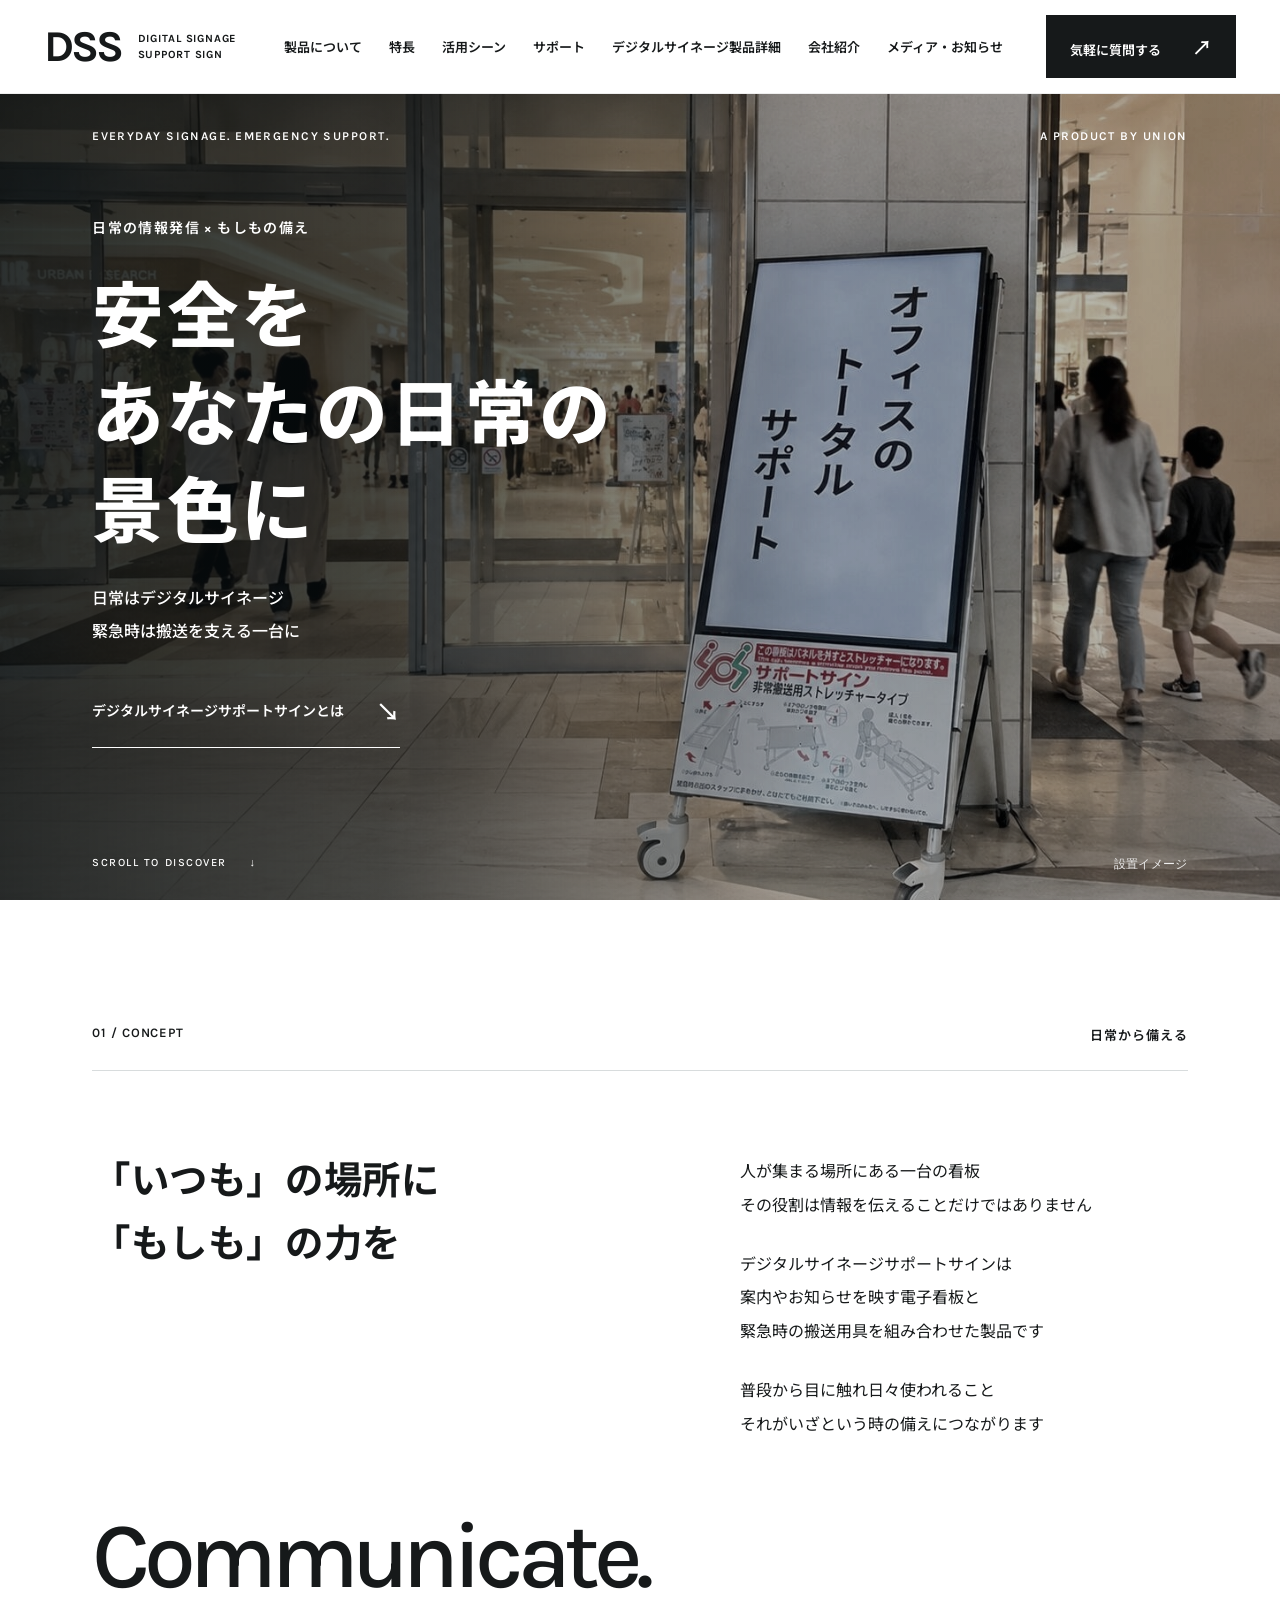
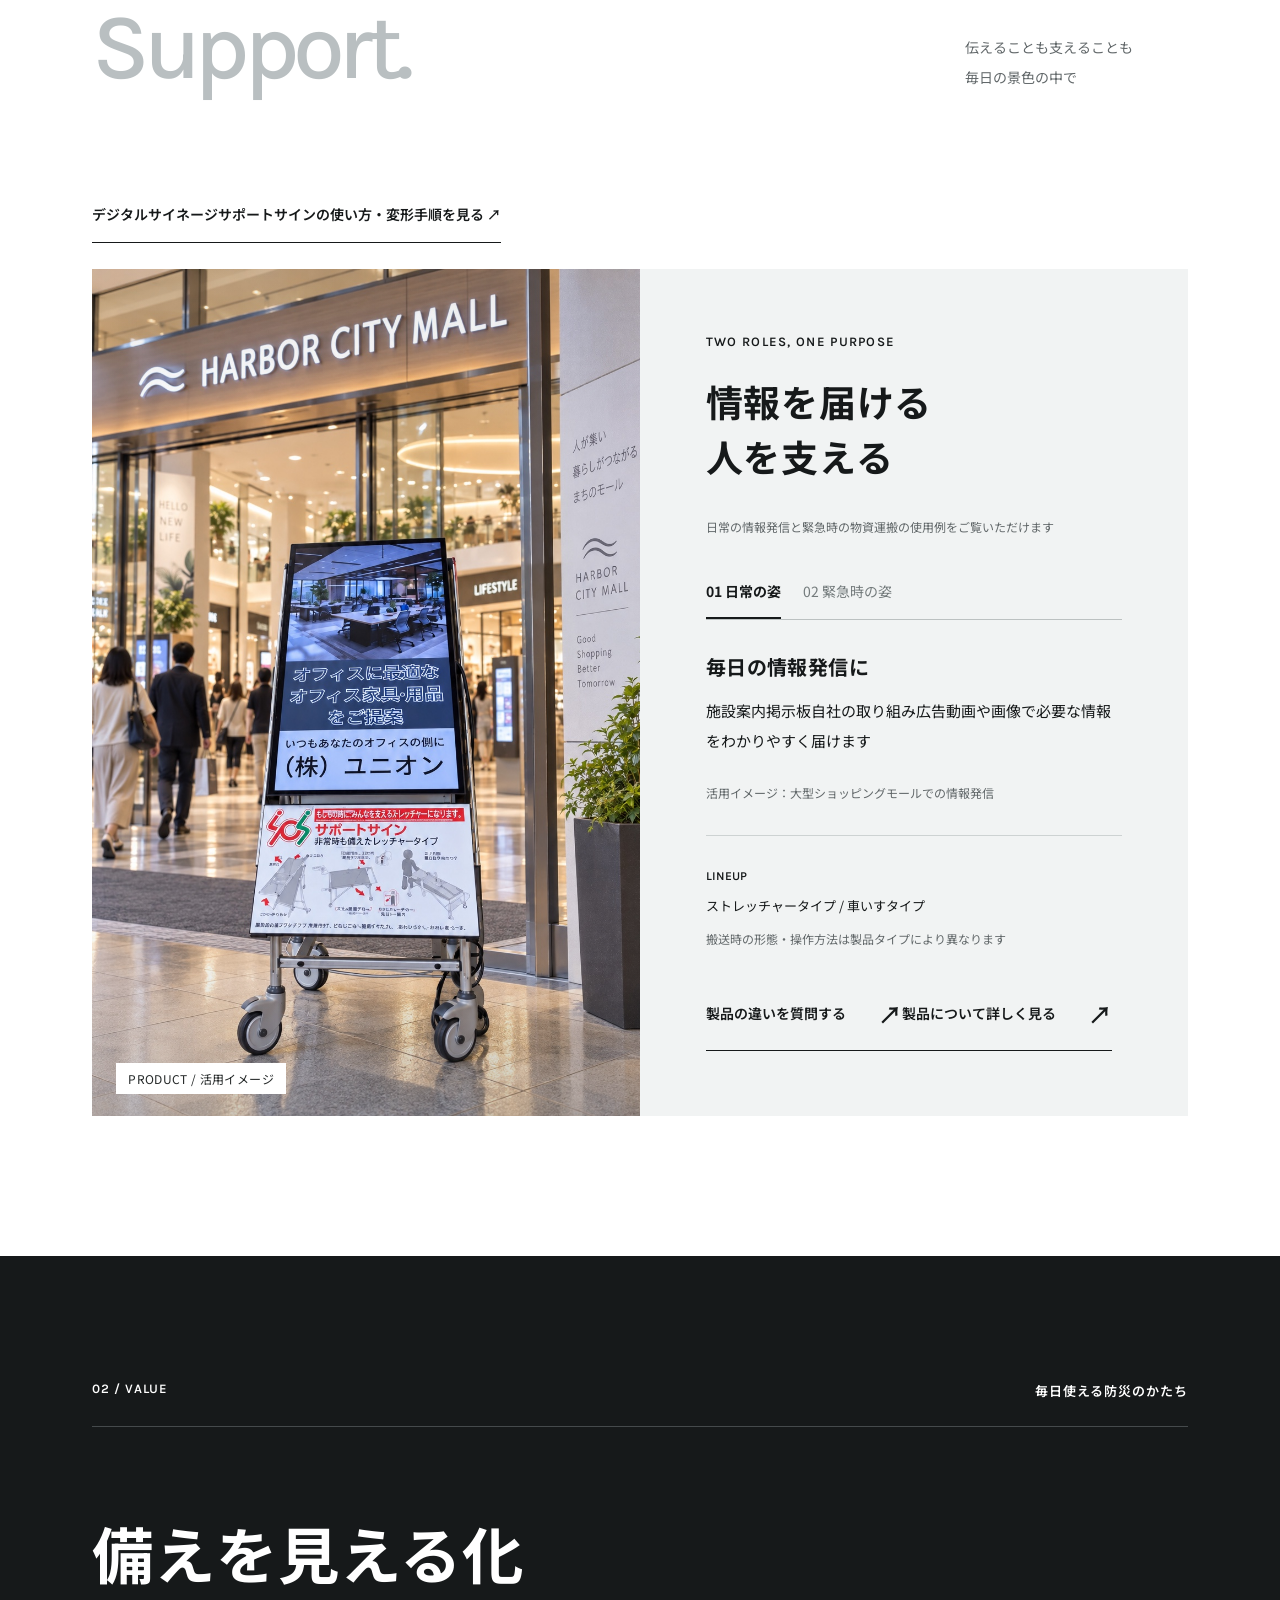
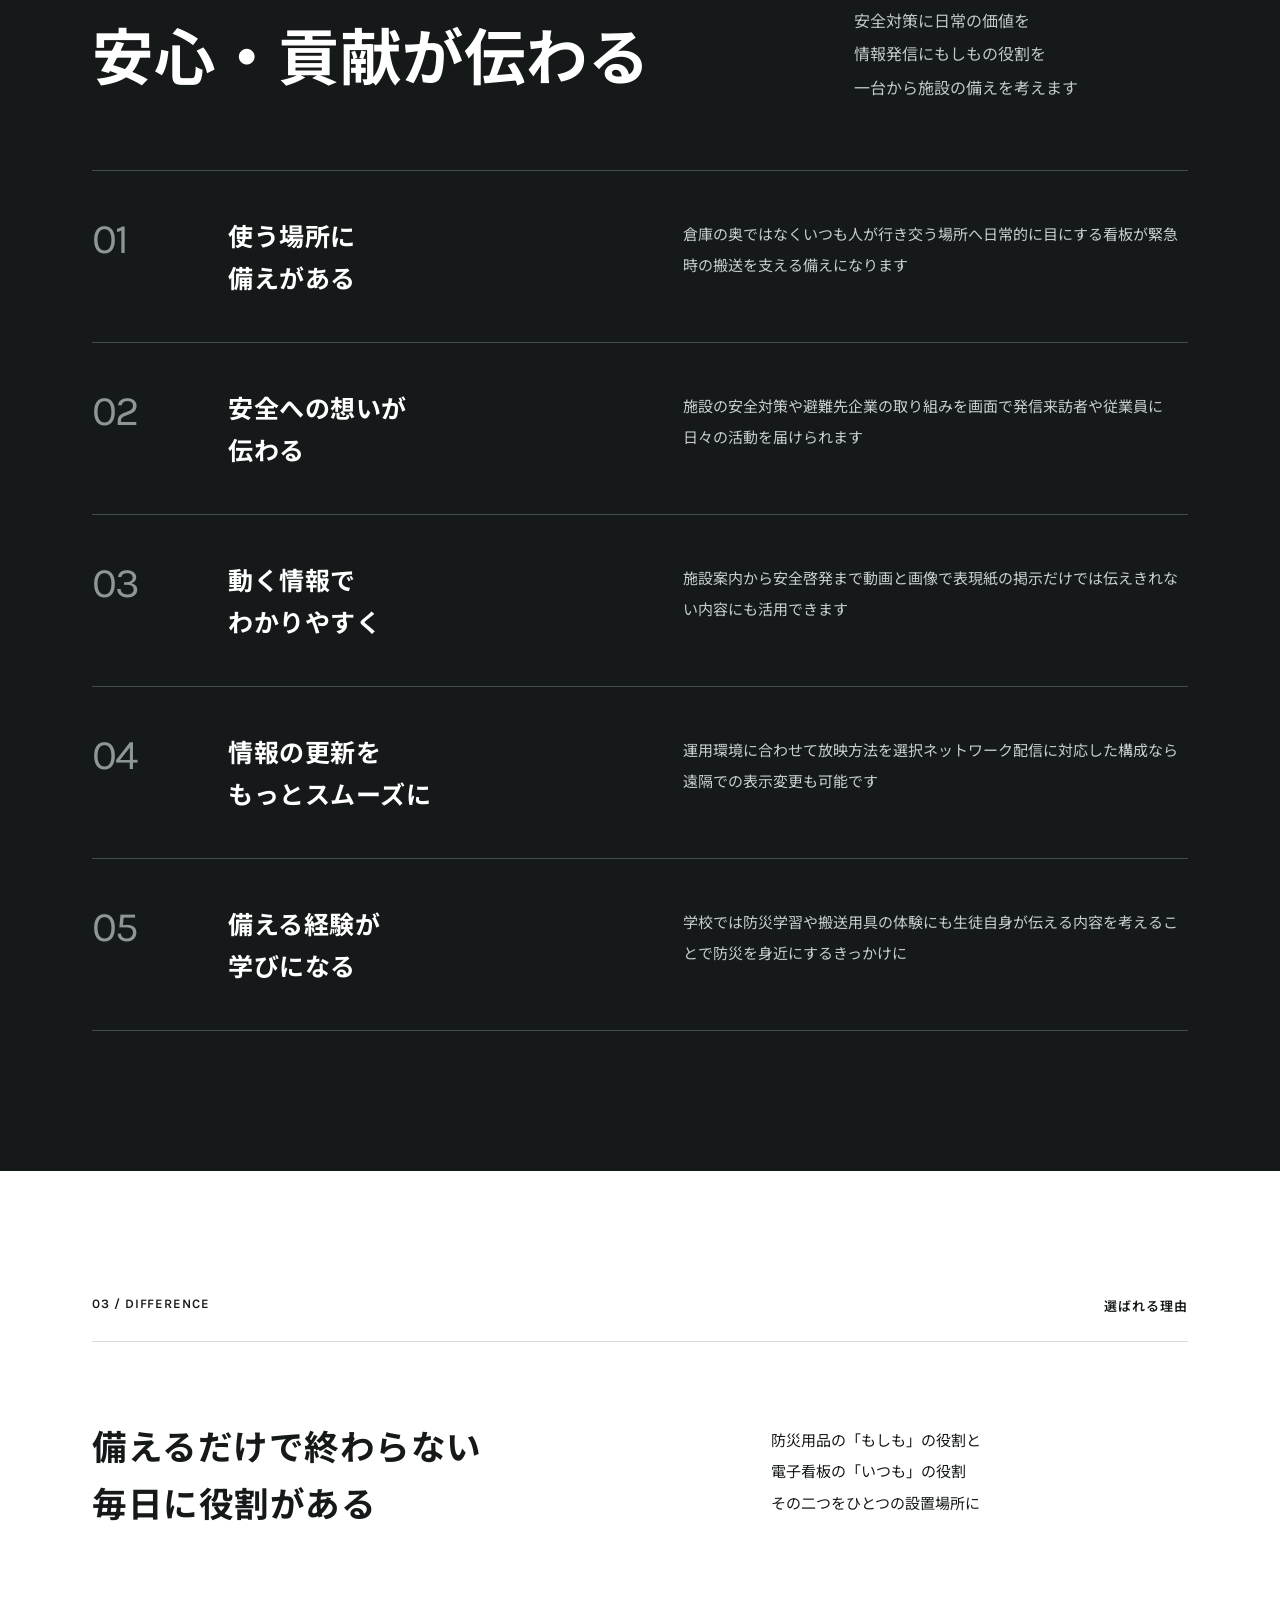
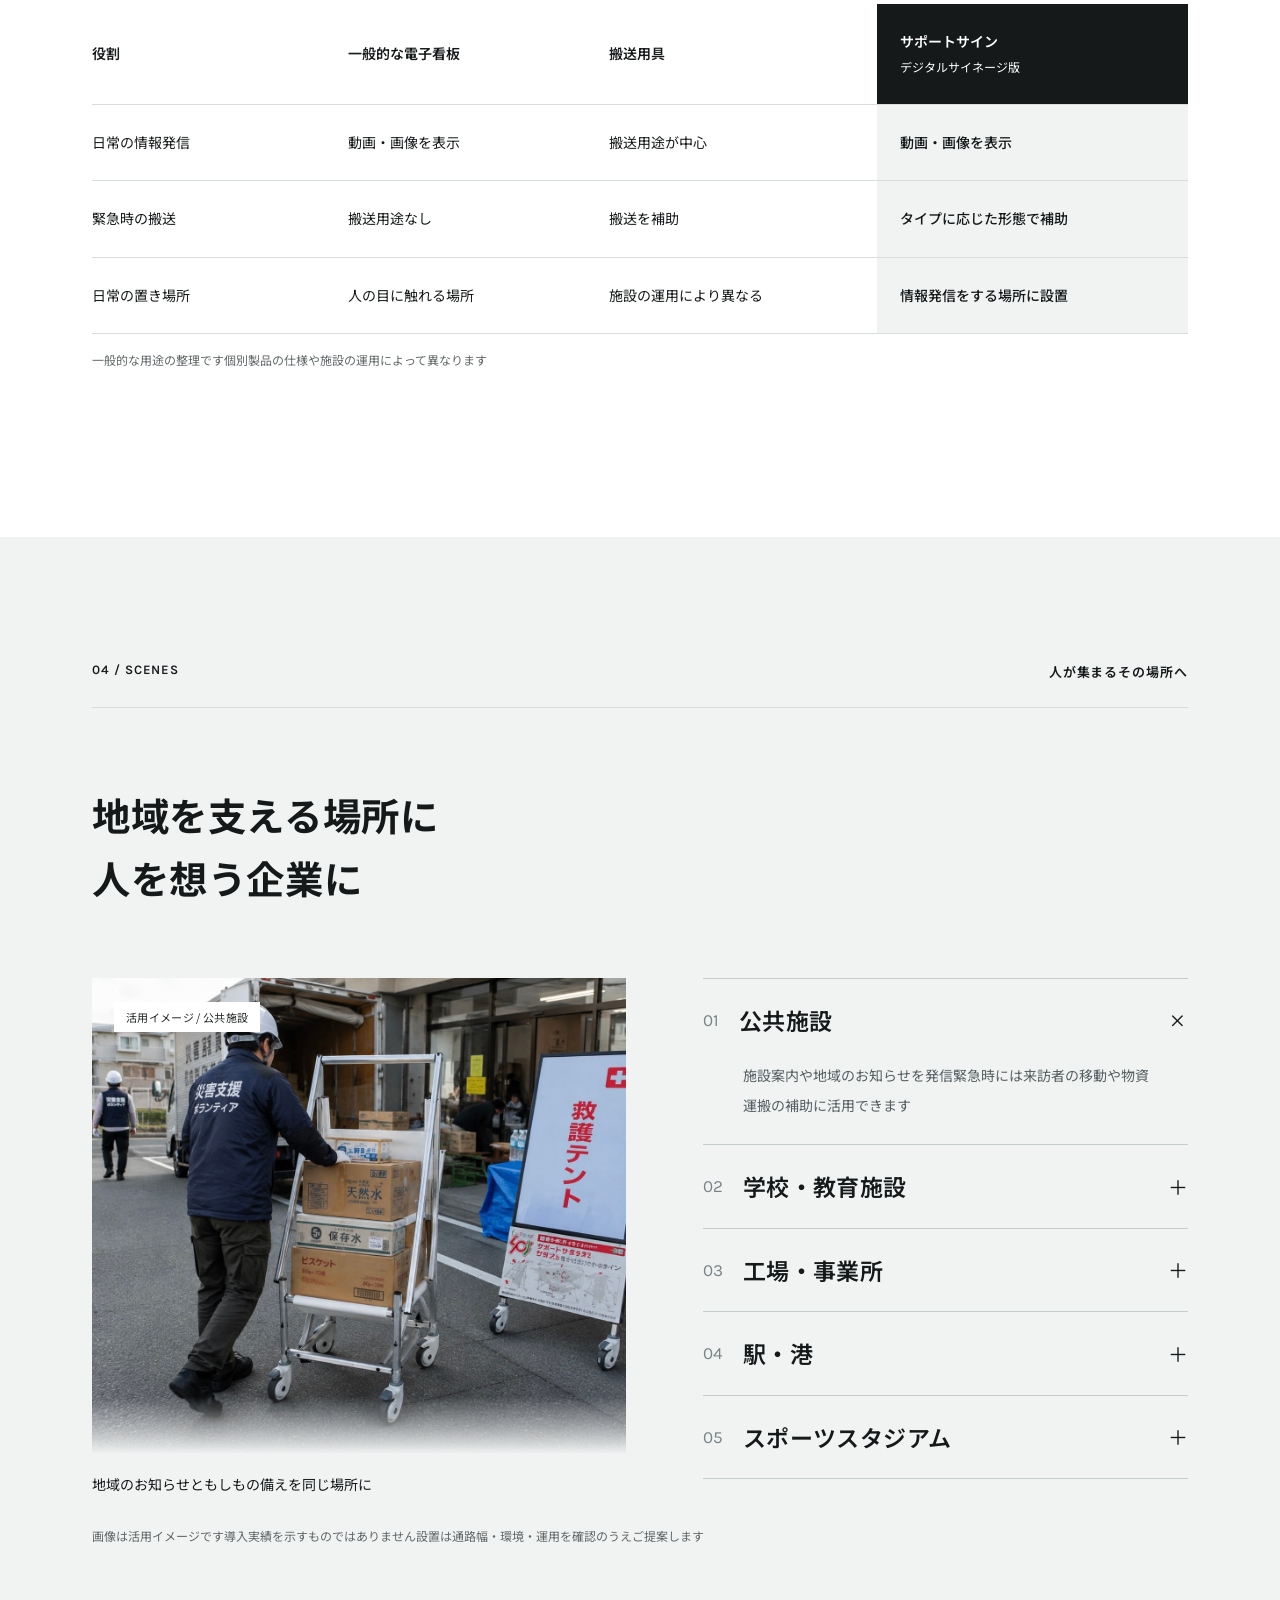
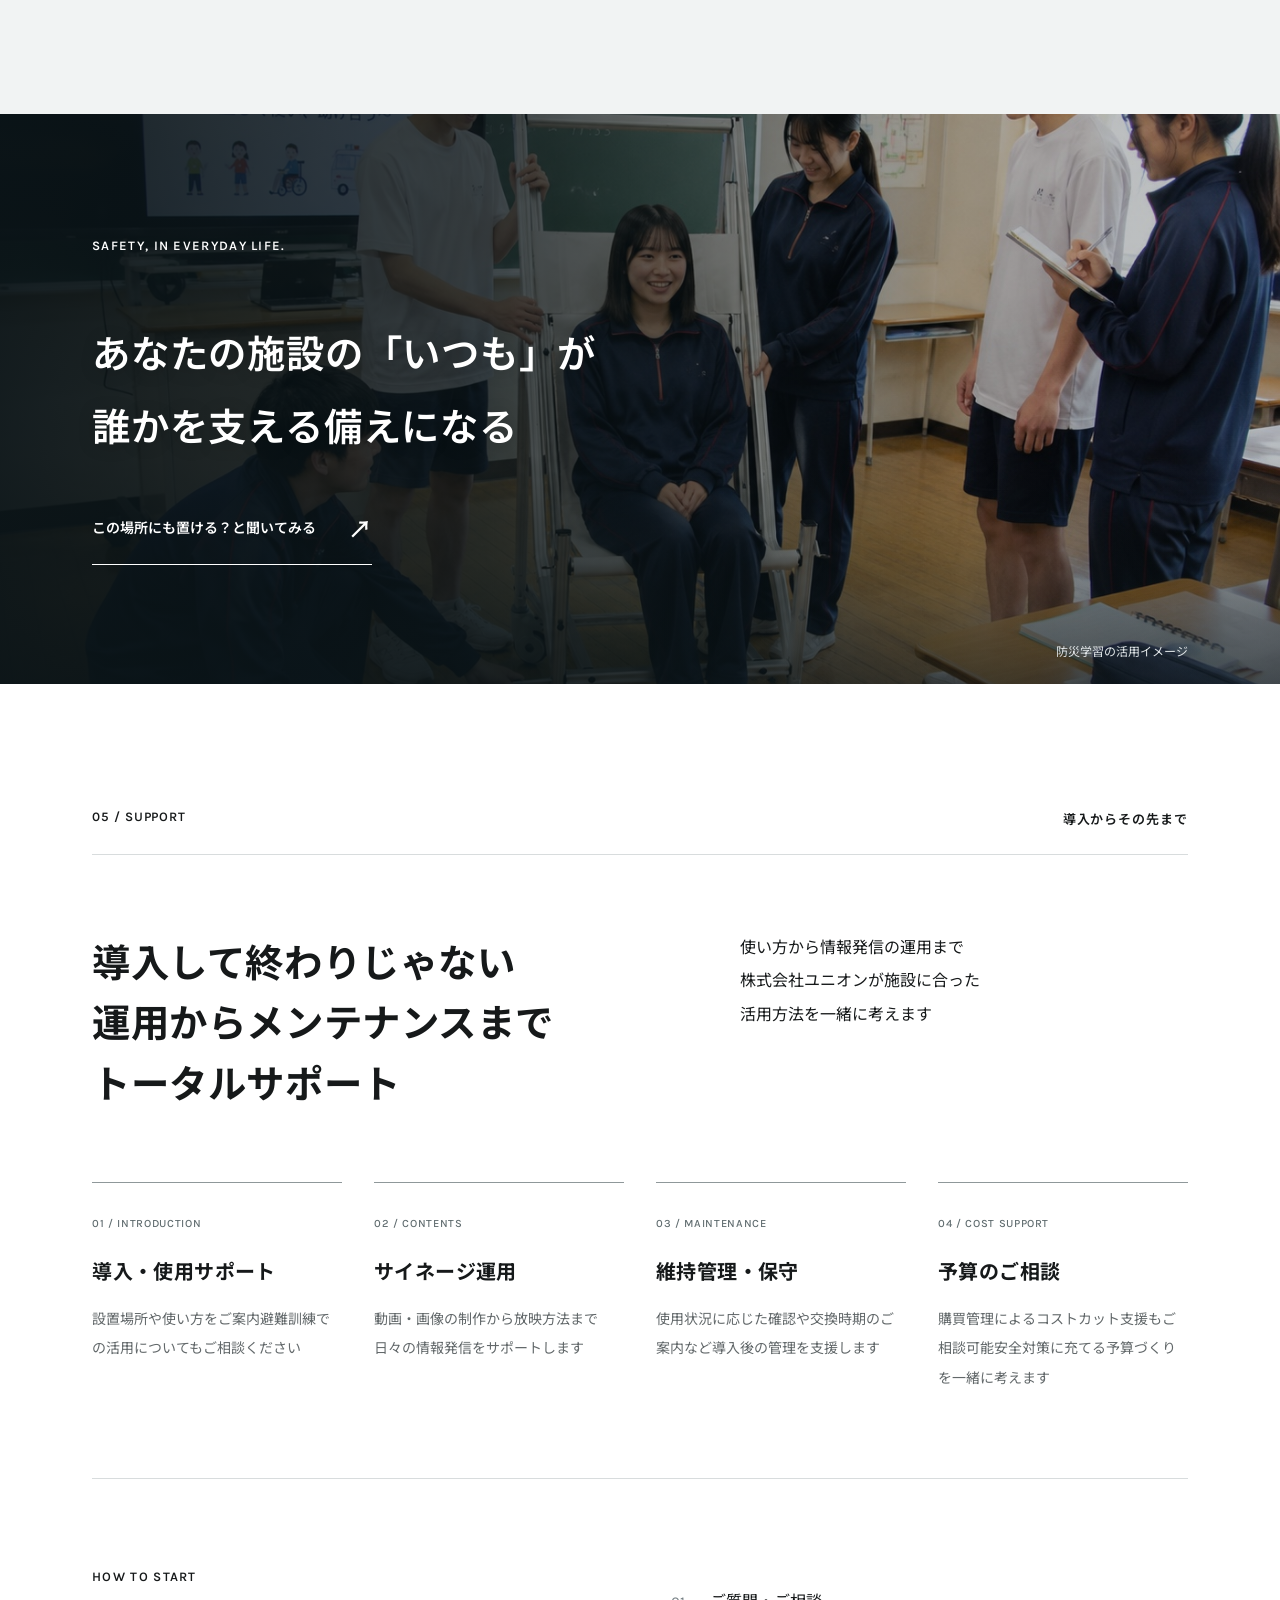
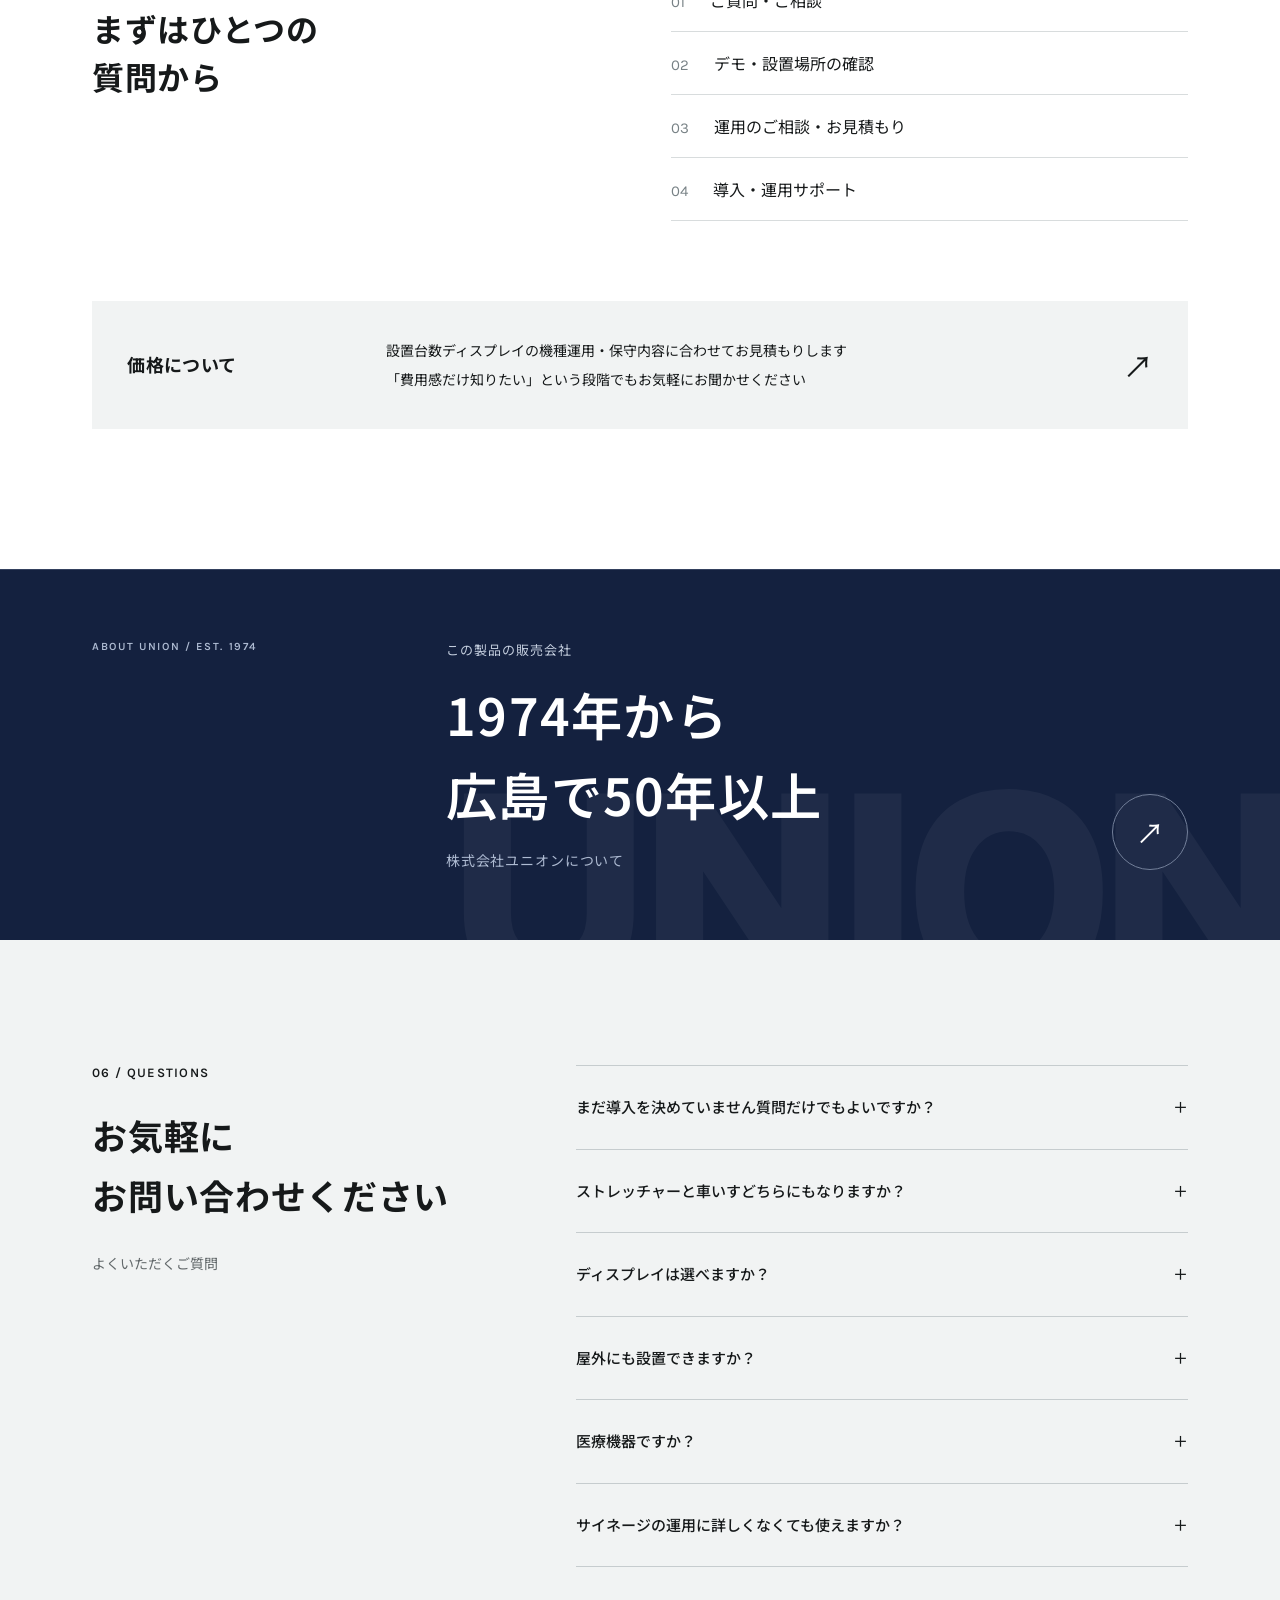
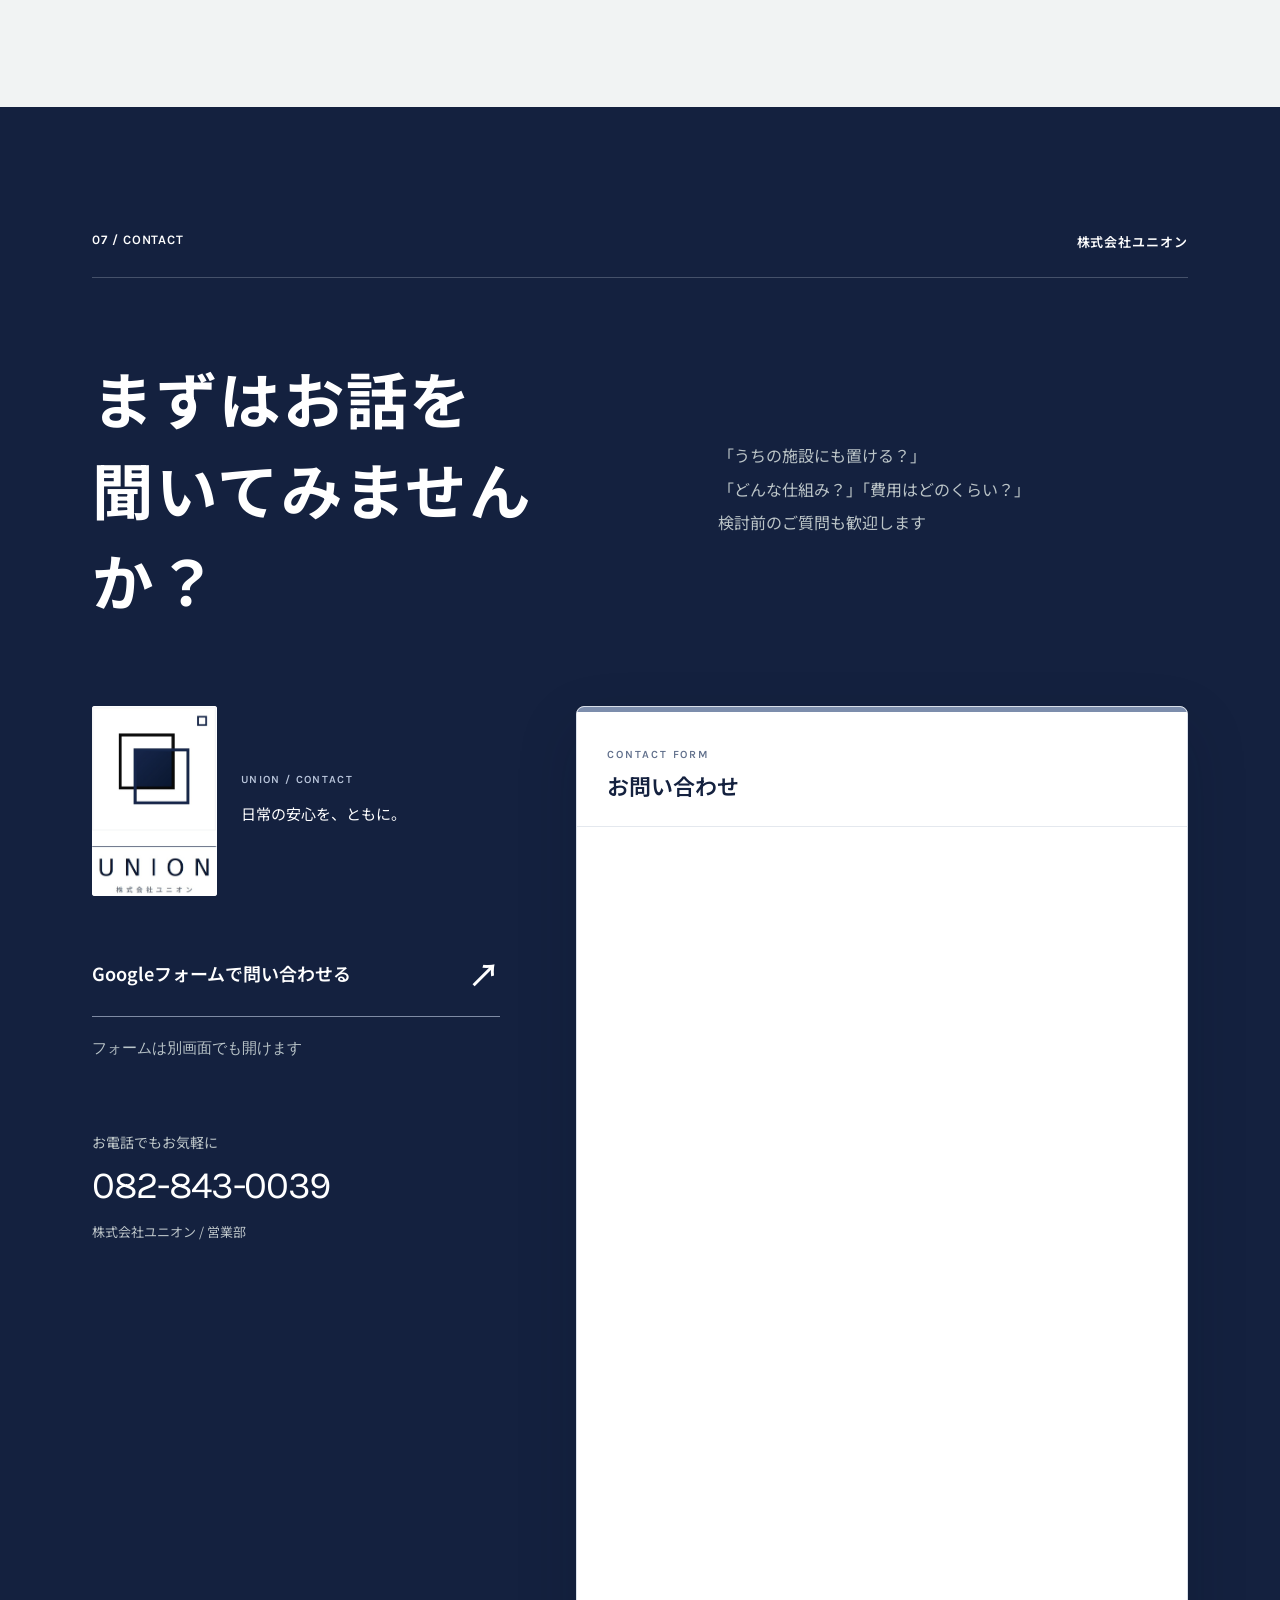
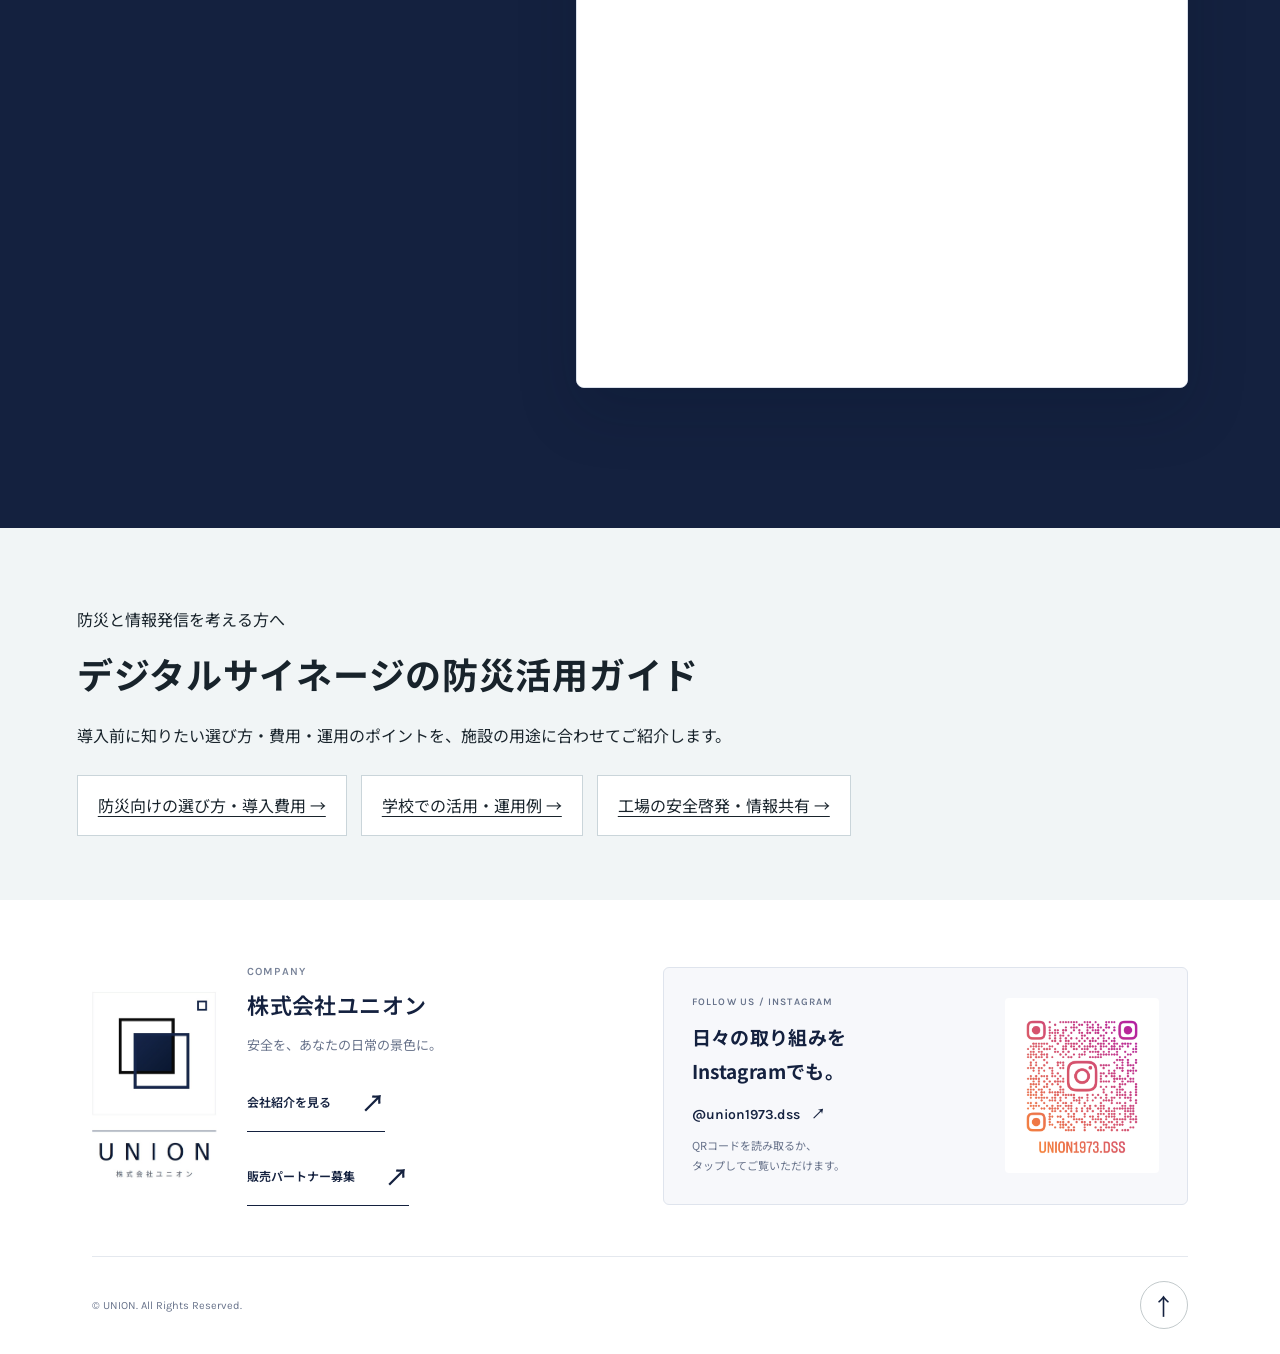
==== commit 0e0d4527: "Restore main homepage and add News & Media navigation" ====
--- a/index.html
+++ b/index.html
@@ -1,66 +1,40 @@
 <!doctype html>
 <html lang="ja">
-<head>
-<meta charset="utf-8">
-<meta name="viewport" content="width=device-width,initial-scale=1">
-<meta name="theme-color" content="#141718">
-<title>メディア・お知らせ｜デジタルサイネージサポートサイン</title>
-<meta name="description" content="デジタルサイネージサポートサインのお知らせ、プレスリリース、メディア掲載情報、防災やデジタルサイネージに関するコラムをお届けします。">
-<link rel="canonical" href="https://tatuno21-dev.github.io/-GPT-HP/news/">
-<link rel="icon" href="../assets/favicon.svg" type="image/svg+xml">
+<head><!-- Google tag (gtag.js) -->
 <script async src="https://www.googletagmanager.com/gtag/js?id=G-GKJ5CT59DS"></script>
-<script>window.dataLayer=window.dataLayer||[];function gtag(){dataLayer.push(arguments)}gtag('js',new Date());gtag('config','G-GKJ5CT59DS');</script>
-<style>
-:root{--ink:#141a20;--sub:#68727d;--navy:#1e3547;--line:#dfe4e7;--bg:#f6f8f9}*{box-sizing:border-box}html{scroll-behavior:smooth}body{margin:0;background:white;color:var(--ink);font-family:"Noto Sans JP","Hiragino Kaku Gothic ProN","Yu Gothic",Meiryo,sans-serif;-webkit-font-smoothing:antialiased}a{color:inherit;text-decoration:none}button{font:inherit}.shell{width:min(1140px,88%);margin-inline:auto}.header{height:86px;border-bottom:1px solid var(--line);display:flex;align-items:center;justify-content:space-between;padding:0 6%;background:white}.brand{display:flex;align-items:center;gap:12px}.brand b{font-size:32px;letter-spacing:-.09em;font-weight:900}.brand span{font-size:10px;line-height:1.35;letter-spacing:.13em;font-weight:700}.header nav{display:flex;gap:29px;align-items:center;font-size:12px;font-weight:700}.header nav a:hover,.back:hover{color:#54778e}.header nav .inquiry{padding:13px 19px;background:var(--ink);color:white}.breadcrumb{padding:20px 0;font-size:11px;color:var(--sub)}.breadcrumb a:hover{text-decoration:underline}.hero{padding:75px 0 83px;border-bottom:1px solid var(--line)}.eyebrow{font-size:11px;letter-spacing:.19em;font-weight:700;color:#466478;margin:0 0 24px}.hero h1{font-size:clamp(36px,5vw,63px);font-weight:650;letter-spacing:.035em;line-height:1.38;margin:0}.hero .sub{font-size:15px;color:#56636d;line-height:2;margin:28px 0 0}.hero .label{font-size:11px;letter-spacing:.12em;color:#a1abb4;margin:30px 0 0}.content{padding:62px 0 105px}.section-head{display:flex;justify-content:space-between;align-items:center;margin-bottom:30px}.section-head h2{font-weight:700;font-size:22px;letter-spacing:.06em;margin:0}.section-head span{font-size:11px;letter-spacing:.15em;color:#8b949b}.filters{display:flex;align-items:center;gap:8px;flex-wrap:wrap;padding-bottom:30px;border-bottom:1px solid var(--ink)}.filter{border:1px solid #d9e0e4;color:#58636c;background:white;cursor:pointer;padding:13px 22px;font-size:13px;font-weight:650;transition:.15s}.filter:hover,.filter:focus-visible{border-color:var(--navy);outline-offset:3px}.filter[aria-pressed=true]{background:var(--navy);color:white;border-color:var(--navy)}.article{display:grid;grid-template-columns:120px 136px minmax(0,1fr) 30px;align-items:center;gap:16px;padding:29px 4px;border-bottom:1px solid var(--line)}.article time{font-size:13px;color:#7d8790;font-variant-numeric:tabular-nums}.tag{display:inline-flex;align-items:center;justify-content:center;width:fit-content;min-width:112px;padding:8px 12px;background:#eef2f4;font-size:11px;font-weight:700;color:#344b5c}.article h3{font-size:16px;line-height:1.7;font-weight:650;margin:0}.article p{font-size:12px;color:#7b858d;margin:7px 0 0;line-height:1.8}.article .arrow{font-size:22px;color:#8e9da6;text-align:right}.article:hover h3{text-decoration:underline;text-underline-offset:5px}.empty{text-align:center;padding:104px 20px 112px;border-bottom:1px solid var(--line)}.empty-icon{font-size:35px;color:#b8c3c9;font-weight:200}.empty h3{font-weight:600;font-size:18px;margin:18px 0 10px}.empty p{color:#77818a;font-size:13px;line-height:2;margin:0}.back{display:inline-block;margin-top:40px;font-size:13px;font-weight:700;border-bottom:1px solid;padding-bottom:8px}.more{margin-top:40px;border:1px solid #d4dce0;background:white;padding:14px 32px;font-weight:650;font-size:13px;cursor:pointer}.more:hover{background:var(--bg)}.bottom{background:var(--bg);padding:62px 0}.bottom-inner{display:flex;align-items:center;justify-content:space-between;gap:30px}.bottom small{display:block;font-size:11px;color:#668091;letter-spacing:.12em;margin-bottom:13px}.bottom h2{font-size:clamp(21px,2.8vw,32px);letter-spacing:.03em;margin:0;line-height:1.6}.bottom a{background:#1e3547;color:white;padding:18px 27px;font-size:13px;font-weight:700;white-space:nowrap}.bottom a:hover{background:#385a71}.footer{background:#17232c;color:white;padding:33px 0}.footer-inner{display:flex;align-items:center;gap:28px;flex-wrap:wrap;font-size:12px}.footer-inner span{margin-left:auto;color:#aab6bd;font-size:10px}.footer a:hover{text-decoration:underline}@media(max-width:760px){.header{height:72px;padding-inline:6%}.brand b{font-size:26px}.brand span{font-size:8px}.header nav{gap:13px;font-size:11px}.header nav .optional{display:none}.header nav .inquiry{padding:11px}.hero{padding:52px 0 60px}.content{padding:48px 0 70px}.section-head{margin-bottom:25px}.filters{gap:7px;padding-bottom:25px}.filter{padding:11px 14px;font-size:12px}.article{grid-template-columns:1fr auto;gap:10px;padding:24px 0}.article time{grid-column:1;font-size:12px}.article .tag{grid-column:2;grid-row:1;min-width:auto}.article .body{grid-column:1/3}.article .arrow{display:none}.article h3{font-size:15px}.empty{padding:75px 10px 90px}.bottom-inner{align-items:flex-start;flex-direction:column}.footer-inner span{margin-left:0;width:100%}}@media(prefers-reduced-motion:reduce){html{scroll-behavior:auto}}
-</style>
-</head>
+<script>
+  window.dataLayer = window.dataLayer || [];
+  function gtag(){dataLayer.push(arguments);}
+  gtag('js', new Date());
+
+  gtag('config', 'G-GKJ5CT59DS');
+</script><meta charset="UTF-8"><meta name="viewport" content="width=device-width,initial-scale=1"><meta name="theme-color" content="#141718"><title>防災と情報発信を一台に｜デジタルサイネージサポートサイン</title><meta name="description" content="デジタルサイネージサポートサインは、日常は施設案内や安全啓発、緊急時は搬送補助に活用できる製品です。公共施設・学校・工場への導入や運用を、広島の株式会社ユニオンにご相談ください。"><link rel="icon" href="assets/favicon.svg" type="image/svg+xml"><link rel="stylesheet" href="style.css?v=20260916-union1"><script src="app.js" defer></script><meta name="google-site-verification" content="ZKqMYV4-run-HUmm81ju7Zc-xpolC3CdkgN3Vyet49Q" /><link rel="canonical" href="https://tatuno21-dev.github.io/-GPT-HP/"><style>.dss-guides{padding:64px max(6vw,24px);background:#f1f5f6;color:#18232b}.dss-guides h2{font-size:clamp(24px,3vw,36px);line-height:1.5;margin:12px 0 20px}.dss-guides p{line-height:1.9;margin:12px 0}.dss-guides>div{display:flex;flex-wrap:wrap;gap:14px;margin-top:24px}.dss-guides a{padding:16px 20px;border:1px solid #cad5da;background:white;color:#18232b;text-decoration:underline;text-underline-offset:4px;line-height:1.7}.dss-guides a:focus-visible{outline:3px solid #387f9b;outline-offset:4px}</style><meta property="og:locale" content="ja_JP"><meta property="og:type" content="website"><meta property="og:title" content="防災と情報発信を一台に｜デジタルサイネージサポートサイン"><meta property="og:description" content="デジタルサイネージサポートサインは、日常は施設案内や安全啓発、緊急時は搬送補助に活用できる製品です。公共施設・学校・工場への導入や運用を、広島の株式会社ユニオンにご相談ください。"><meta property="og:url" content="https://tatuno21-dev.github.io/-GPT-HP/"><meta property="og:image" content="https://tatuno21-dev.github.io/-GPT-HP/assets/entrance.jpeg"><meta name="twitter:card" content="summary_large_image"><script type="application/ld+json">{"@context": "https://schema.org", "@graph": [{"@type": "WebPage", "@id": "https://tatuno21-dev.github.io/-GPT-HP/#webpage", "url": "https://tatuno21-dev.github.io/-GPT-HP/", "name": "防災と情報発信を一台に｜デジタルサイネージサポートサイン", "description": "デジタルサイネージサポートサインは、日常は施設案内や安全啓発、緊急時は搬送補助に活用できる製品です。公共施設・学校・工場への導入や運用を、広島の株式会社ユニオンにご相談ください。", "inLanguage": "ja", "publisher": {"@id": "https://tatuno21-dev.github.io/-GPT-HP/company/#organization"}}, {"@type": "Organization", "@id": "https://tatuno21-dev.github.io/-GPT-HP/company/#organization", "name": "株式会社ユニオン", "url": "https://tatuno21-dev.github.io/-GPT-HP/company/", "telephone": "+81-82-843-0039"}]}</script></head>
 <body>
-<header class="header"><a class="brand" href="../" aria-label="トップページへ"><b>DSS</b><span>DIGITAL SIGNAGE<br>SUPPORT SIGN</span></a><nav aria-label="メインメニュー"><a class="optional" href="../product/">製品について</a><a class="optional" href="../company/">会社紹介</a><a class="inquiry" href="https://docs.google.com/forms/d/e/1FAIpQLSdQvwUCY77L22IvAKcECpF384Vm-meFKupwjZma_bfVFzkHiA/viewform?usp=publish-editor" target="_blank" rel="noopener noreferrer">お問い合わせ ↗</a></nav></header>
-<main>
-<div class="shell breadcrumb"><a href="../">ホーム</a>　/　<span aria-current="page">メディア・お知らせ</span></div>
-<section class="hero shell"><p class="eyebrow">NEWS &amp; MEDIA</p><h1>メディア・お知らせ</h1><p class="sub">デジタルサイネージサポートサインの最新情報や<br>取り組み、メディア掲載情報、コラムをお届けします。</p><p class="label">INFORMATION / PRESS RELEASE / MEDIA / COLUMN</p></section>
-<section class="content shell" aria-labelledby="news-title"><div class="section-head"><h2 id="news-title">最新情報</h2><span>INFORMATION</span></div>
-<div class="filters" role="group" aria-label="記事カテゴリーで絞り込み">
-<button class="filter" type="button" data-filter="すべて" aria-pressed="true">すべて</button>
-<button class="filter" type="button" data-filter="お知らせ" aria-pressed="false">お知らせ</button>
-<button class="filter" type="button" data-filter="プレスリリース" aria-pressed="false">プレスリリース</button>
-<button class="filter" type="button" data-filter="メディア掲載" aria-pressed="false">メディア掲載</button>
-<button class="filter" type="button" data-filter="コラム" aria-pressed="false">コラム</button>
-</div>
-<div id="news-list" aria-live="polite"></div><div id="pagination" style="text-align:center"></div>
-<a class="back" href="../">← トップページへ戻る</a>
-</section>
-<section class="bottom"><div class="shell bottom-inner"><div><small>DIGITAL SIGNAGE SUPPORT SIGN</small><h2>日常の情報発信と<br>もしもの備えを一台に。</h2></div><a href="../product/">製品について詳しく見る ↗</a></div></section>
-</main>
-<footer class="footer"><div class="shell footer-inner"><a href="../">DSS TOP</a><a href="../product/">製品詳細</a><a href="../company/">株式会社ユニオン</a><span>© UNION. All Rights Reserved.</span></div></footer>
-<script>
-/* 記事の追加方法：下の ARTICLES に１件ずつ登録してください。
-   例（公開前の架空記事は掲載しないこと）:
-   {date:'2026-11-11',category:'お知らせ',title:'記事タイトル',description:'任意の概要',url:'./articles/example.html'}
-   category は「お知らせ」「プレスリリース」「メディア掲載」「コラム」から選択。
-   url は公開済み記事のURLにしてください。外部メディアのURLも指定可能です。
-*/
-const ARTICLES = [
-];
-const PAGE_SIZE=8;
-let currentFilter='すべて';let visibleCount=PAGE_SIZE;
-const list=document.getElementById('news-list');const pagination=document.getElementById('pagination');
-const safe=(str)=>String(str??'').replace(/[&<>"']/g,ch=>({'&':'&amp;','<':'&lt;','>':'&gt;','"':'&quot;',"'":'&#39;'}[ch]));
-function render(){
- const data=ARTICLES.filter(x=>currentFilter==='すべて'||x.category===currentFilter).sort((a,b)=>b.date.localeCompare(a.date));
- list.innerHTML='';pagination.innerHTML='';
- if(!data.length){const el=document.createElement('div');el.className='empty';el.innerHTML='<div class="empty-icon" aria-hidden="true">—</div><h3>ただいま掲載準備中です</h3><p>新しい情報を随時お届けしてまいります。<br>公開まで今しばらくお待ちください。</p>';list.appendChild(el);return;}
- data.slice(0,visibleCount).forEach(article=>{
-  let row=document.createElement('a');row.className='article';
-  const url=String(article.url||'').trim();
-  if(url){row.href=url;if(/^https?:\/\//.test(url) && new URL(url,location.href).origin!==location.origin){row.target='_blank';row.rel='noopener noreferrer';}}
-  else{row=document.createElement('div');row.className='article';}
-  const date=safe(article.date);const format=/^\d{4}-\d{2}-\d{2}$/.test(date)?date.replaceAll('-','.'):date;
-  row.innerHTML='<time datetime="'+date+'">'+format+'</time><span class="tag">'+safe(article.category)+'</span><div class="body"><h3>'+safe(article.title)+'</h3>'+(article.description?'<p>'+safe(article.description)+'</p>':'')+'</div><span class="arrow" aria-hidden="true">'+(url?'↗':'')+'</span>';
-  list.appendChild(row);
- });
- if(data.length>visibleCount){const btn=document.createElement('button');btn.type='button';btn.className='more';btn.textContent='もっと見る ＋';btn.addEventListener('click',()=>{visibleCount+=PAGE_SIZE;render()});pagination.appendChild(btn)}
-}
-document.querySelectorAll('.filter').forEach(btn=>btn.addEventListener('click',()=>{currentFilter=btn.dataset.filter;visibleCount=PAGE_SIZE;document.querySelectorAll('.filter').forEach(b=>b.setAttribute('aria-pressed',String(b===btn)));render()}));render();
-</script>
+<a class="skip" href="#main">本文へ移動</a>
+<header class="header"><a class="brand" href="#" aria-label="DSS トップ"><b>DSS</b><span class="brand-name">DIGITAL SIGNAGE<br>SUPPORT SIGN</span></a><nav class="desktop-nav" aria-label="メインメニュー"><a href="#about">製品について</a><a href="#value">特長</a><a href="#scenes">活用シーン</a><a href="#support">サポート</a><a href="product/">デジタルサイネージ製品詳細</a><a href="company/">会社紹介</a><a href="news/">メディア・お知らせ</a><a class="header-contact" href="#contact">気軽に質問する <span>↗</span></a></nav><button class="menu-toggle" aria-expanded="false" aria-controls="mobile-nav" aria-label="メニューを開く"><span></span><span></span></button></header>
+<nav id="mobile-nav" class="mobile-nav" aria-label="モバイルメニュー" hidden><a href="#about">製品について</a><a href="#value">特長</a><a href="#scenes">活用シーン</a><a href="#support">サポート</a><a href="product/">デジタルサイネージ製品詳細</a><a href="company/">株式会社ユニオンについて</a><a href="partners/">販売パートナー募集</a><a href="news/">メディア・お知らせ</a><a href="#contact">製品について質問する ↗</a></nav>
+<main id="main">
+<section class="hero" aria-labelledby="hero-title"><img class="hero-image" src="assets/entrance.jpeg" alt="大型商業施設の入口に設置されたデジタルサイネージサポートサインの活用イメージ" fetchpriority="high"><div class="hero-shade"></div><div class="hero-top"><span>EVERYDAY SIGNAGE. EMERGENCY SUPPORT.</span><span>A PRODUCT BY UNION</span></div><div class="hero-copy"><p class="eyebrow light">日常の情報発信 × もしもの備え</p><h1 id="hero-title">安全を<br>あなたの日常の<br>景色に</h1><p class="hero-description">日常はデジタルサイネージ<br>緊急時は搬送を支える一台に</p><a class="text-link light-link" href="#about">デジタルサイネージサポートサインとは <span>↘</span></a></div><div class="hero-bottom"><a href="#about">SCROLL TO DISCOVER <span>↓</span></a><span>設置イメージ</span></div></section>
+<section id="about" class="section about"><div class="section-label"><span>01 / CONCEPT</span><span>日常から備える</span></div><div class="intro-grid"><h2 class="large-heading">「いつも」の場所に<br>「もしも」の力を</h2><div class="intro-copy"><p>人が集まる場所にある一台の看板<br>その役割は情報を伝えることだけではありません</p><p>デジタルサイネージサポートサインは<br class="pc">案内やお知らせを映す電子看板と<br class="pc">緊急時の搬送用具を組み合わせた製品です</p><p>普段から目に触れ日々使われること<br>それがいざという時の備えにつながります</p></div></div><div class="concept-bottom"><span class="large-english">Communicate.<br><i>Support.</i></span><p>伝えることも支えることも<br>毎日の景色の中で</p></div>
+<p><a class="text-link" href="product/">デジタルサイネージサポートサインの使い方・変形手順を見る ↗</a></p><div class="product-showcase"><div class="product-photo"><img id="product-image" src="assets/daily-use-image.jpeg" alt="大型ショッピングモール入口でデジタルサイネージサポートサインを活用するイメージ" loading="lazy"><span class="photo-tag">PRODUCT / 活用イメージ</span></div><div class="product-story"><span class="eyebrow">TWO ROLES, ONE PURPOSE</span><h3>情報を届ける<br>人を支える</h3><p class="small-note">日常の情報発信と緊急時の物資運搬の使用例をご覧いただけます</p><div class="mode-control" role="group" aria-label="製品の用途を切り替え"><button type="button" class="active" data-mode="daily" aria-pressed="true">01 日常の姿</button><button type="button" data-mode="emergency" aria-pressed="false">02 緊急時の姿</button></div><div aria-live="polite"><h4 id="mode-title">毎日の情報発信に</h4><p id="mode-copy">施設案内掲示板自社の取り組み広告動画や画像で必要な情報をわかりやすく届けます</p><p id="mode-note" class="small-note">活用イメージ：大型ショッピングモールでの情報発信</p></div><div class="product-meta"><span>LINEUP</span><p>ストレッチャータイプ / 車いすタイプ</p></div><p class="small-note">搬送時の形態・操作方法は製品タイプにより異なります</p><a class="text-link" href="#contact">製品の違いを質問する <span>↗</span></a></div></div></section>
+<section id="value" class="value-section section"><div class="section-label"><span>02 / VALUE</span><span>毎日使える防災のかたち</span></div><div class="value-heading"><h2 class="large-heading">備えを見える化<br>安心・貢献が伝わる</h2><p>安全対策に日常の価値を<br>情報発信にもしもの役割を<br>一台から施設の備えを考えます</p></div><div class="value-rows"><article><span class="row-number">01</span><h3>使う場所に<br>備えがある</h3><p>倉庫の奥ではなくいつも人が行き交う場所へ日常的に目にする看板が緊急時の搬送を支える備えになります</p></article><article><span class="row-number">02</span><h3>安全への想いが<br>伝わる</h3><p>施設の安全対策や避難先企業の取り組みを画面で発信来訪者や従業員に日々の活動を届けられます</p></article><article><span class="row-number">03</span><h3>動く情報で<br>わかりやすく</h3><p>施設案内から安全啓発まで動画と画像で表現紙の掲示だけでは伝えきれない内容にも活用できます</p></article><article><span class="row-number">04</span><h3>情報の更新を<br>もっとスムーズに</h3><p>運用環境に合わせて放映方法を選択ネットワーク配信に対応した構成なら遠隔での表示変更も可能です</p></article><article><span class="row-number">05</span><h3>備える経験が<br>学びになる</h3><p>学校では防災学習や搬送用具の体験にも生徒自身が伝える内容を考えることで防災を身近にするきっかけに</p></article></div></section>
+<section class="section difference"><div class="section-label"><span>03 / DIFFERENCE</span><span>選ばれる理由</span></div><div class="intro-grid"><h2 class="large-heading">備えるだけで終わらない<br>毎日に役割がある</h2><p>防災用品の「もしも」の役割と<br>電子看板の「いつも」の役割<br>その二つをひとつの設置場所に</p></div><div class="comparison-wrap"><table><caption class="sr-only">日常の役割と緊急時の役割の比較</caption><thead><tr><th scope="col">役割</th><th scope="col">一般的な電子看板</th><th scope="col">搬送用具</th><th scope="col">サポートサイン<br><span>デジタルサイネージ版</span></th></tr></thead><tbody><tr><th scope="row">日常の情報発信</th><td>動画・画像を表示</td><td>搬送用途が中心</td><td>動画・画像を表示</td></tr><tr><th scope="row">緊急時の搬送</th><td>搬送用途なし</td><td>搬送を補助</td><td>タイプに応じた形態で補助</td></tr><tr><th scope="row">日常の置き場所</th><td>人の目に触れる場所</td><td>施設の運用により異なる</td><td>情報発信をする場所に設置</td></tr></tbody></table></div><p class="small-note">一般的な用途の整理です個別製品の仕様や施設の運用によって異なります</p></section>
+<section id="scenes" class="scenes section"><div class="section-label"><span>04 / SCENES</span><span>人が集まるその場所へ</span></div><h2 class="large-heading">地域を支える場所に<br>人を想う企業に</h2><div class="scene-layout"><div class="scene-visual"><img src="assets/community-new.jpeg" alt="地域の支援拠点でサポートサインを活用するイメージ" loading="lazy" id="scene-image"><span class="photo-tag" id="scene-image-label">活用イメージ / 公共施設</span><p id="scene-caption">地域のお知らせともしもの備えを同じ場所に</p></div><div class="scene-list"><details open data-scene="public"><summary><span>01</span><h3>公共施設</h3><i>＋</i></summary><p>施設案内や地域のお知らせを発信緊急時には来訪者の移動や物資運搬の補助に活用できます</p></details><details data-scene="school"><summary><span>02</span><h3>学校・教育施設</h3><i>＋</i></summary><p>行事の案内や生徒の活動を紹介防災学習や車いす体験など日常の学びにもつながります</p></details><details data-scene="factory"><summary><span>03</span><h3>工場・事業所</h3><i>＋</i></summary><p>安全目標連絡事項企業の取り組みを共有従業員や来訪者が集まる場所で搬送への備えも兼ねます</p></details><details data-scene="transport"><summary><span>04</span><h3>駅・港</h3><i>＋</i></summary><p>利用案内や地域の情報を発信人の往来がある十分な設置スペースを確保できる場所への導入をご相談いただけます</p></details><details data-scene="stadium"><summary><span>05</span><h3>スポーツスタジアム</h3><i>＋</i></summary><p>イベント案内や安全啓発の表示に救護拠点の案内と搬送の補助など施設の運用に合わせた活用を考えます</p></details></div></div><p class="small-note">画像は活用イメージです導入実績を示すものではありません設置は通路幅・環境・運用を確認のうえご提案します</p></section>
+<section class="statement statement-photo"><img class="statement-image" src="assets/learning-new.jpeg" alt="学校でサポートサインを使った車いす体験のイメージ" loading="lazy" width="1402" height="1122"><div class="statement-overlay" aria-hidden="true"></div><p class="eyebrow">SAFETY, IN EVERYDAY LIFE.</p><h2>あなたの施設の「いつも」が<br>誰かを支える備えになる</h2><a class="text-link light-link" href="#contact">この場所にも置ける？と聞いてみる <span>↗</span></a><span class="statement-photo-label">防災学習の活用イメージ</span></section>
+<section id="support" class="section support"><div class="section-label"><span>05 / SUPPORT</span><span>導入からその先まで</span></div><div class="intro-grid"><h2 class="large-heading">導入して終わりじゃない<br>運用からメンテナンスまで<br>トータルサポート</h2><p>使い方から情報発信の運用まで<br>株式会社ユニオンが施設に合った<br>活用方法を一緒に考えます</p></div><div class="support-grid"><article><span>01 / INTRODUCTION</span><h3>導入・使用サポート</h3><p>設置場所や使い方をご案内避難訓練での活用についてもご相談ください</p></article><article><span>02 / CONTENTS</span><h3>サイネージ運用</h3><p>動画・画像の制作から放映方法まで日々の情報発信をサポートします</p></article><article><span>03 / MAINTENANCE</span><h3>維持管理・保守</h3><p>使用状況に応じた確認や交換時期のご案内など導入後の管理を支援します</p></article><article><span>04 / COST SUPPORT</span><h3>予算のご相談</h3><p>購買管理によるコストカット支援もご相談可能安全対策に充てる予算づくりを一緒に考えます</p></article></div><div class="flow"><div><span class="eyebrow">HOW TO START</span><h3>まずはひとつの<br>質問から</h3></div><ol><li><span>01</span>ご質問・ご相談</li><li><span>02</span>デモ・設置場所の確認</li><li><span>03</span>運用のご相談・お見積もり</li><li><span>04</span>導入・運用サポート</li></ol></div><div class="price-note"><h3>価格について</h3><p>設置台数ディスプレイの機種運用・保守内容に合わせてお見積もりします<br>「費用感だけ知りたい」という段階でもお気軽にお聞かせください</p><a href="#contact" aria-label="価格について質問する">↗</a></div></section>
+<a class="company-banner" href="company/" aria-label="株式会社ユニオンの会社紹介ページを見る"><span class="company-banner-index">ABOUT UNION / EST. 1974</span><span class="company-banner-copy"><small>この製品の販売会社</small><strong>1974年から<br>広島で50年以上</strong><span>株式会社ユニオンについて</span></span><span class="company-banner-arrow" aria-hidden="true">↗</span></a>
+<section id="faq" class="section faq"><div class="faq-heading"><span class="eyebrow">06 / QUESTIONS</span><h2>お気軽に<br>お問い合わせください</h2><p>よくいただくご質問</p></div><div class="faq-list"><details><summary>まだ導入を決めていません質問だけでもよいですか？<span>＋</span></summary><p>もちろんです設置できる場所使い方費用感など気になることからお気軽にご相談ください</p></details><details><summary>ストレッチャーと車いすどちらにもなりますか？<span>＋</span></summary><p>ストレッチャータイプと車いすタイプがあり緊急時の形態や操作は製品タイプにより異なります用途に合うタイプをご案内します</p></details><details><summary>ディスプレイは選べますか？<span>＋</span></summary><p>43〜55インチの範囲でメーカーや機種をご相談いただけます適合する構成と放映方法を設置環境に合わせてご案内します</p></details><details><summary>屋外にも設置できますか？<span>＋</span></summary><p>設置環境と機器の仕様に応じた確認が必要です直射日光や強風が長時間当たる場所は避け通路の安全やスペースを確保できる場所をご相談ください</p></details><details><summary>医療機器ですか？<span>＋</span></summary><p>医療機器ではありません救護活動を補助する搬送用具です使用方法を確認し施設の救護・避難計画に合わせてご活用ください</p></details><details><summary>サイネージの運用に詳しくなくても使えますか？<span>＋</span></summary><p>使い方から動画や画像の制作放映までご相談いただけますご希望の運用に合わせてサポート内容をご提案します</p></details></div></section>
+<section id="contact" class="contact section"><div class="section-label"><span>07 / CONTACT</span><span>株式会社ユニオン</span></div><div class="contact-intro"><h2>まずはお話を<br>聞いてみませんか？</h2><p>「うちの施設にも置ける？」<br>「どんな仕組み？」「費用はどのくらい？」<br>検討前のご質問も歓迎します</p></div><div class="contact-grid"><div class="contact-details"><div class="union-signature"><span class="union-logo-crop"><img src="assets/union-logo-original.jpg" alt="株式会社ユニオン ロゴ" width="1675" height="2048" loading="lazy"></span><div><span class="eyebrow">UNION / CONTACT</span><p>日常の安心を、ともに。</p></div></div><a class="contact-mail" href="https://docs.google.com/forms/d/e/1FAIpQLSdQvwUCY77L22IvAKcECpF384Vm-meFKupwjZma_bfVFzkHiA/viewform?usp=publish-editor" target="_blank" rel="noopener noreferrer">Googleフォームで問い合わせる <span>↗</span></a><p class="contact-address">フォームは別画面でも開けます</p><div class="phone"><span>お電話でもお気軽に</span><a href="tel:0828430039">082-843-0039</a><p>株式会社ユニオン / 営業部</p></div></div><div class="google-form-wrap"><div class="form-brand-heading"><span>CONTACT FORM</span><p>お問い合わせ</p></div><iframe src="https://docs.google.com/forms/d/e/1FAIpQLSdQvwUCY77L22IvAKcECpF384Vm-meFKupwjZma_bfVFzkHiA/viewform?embedded=true" title="デジタルサイネージサポートサイン お問い合わせフォーム" loading="lazy">読み込めない場合は、Googleフォームでお問い合わせください。</iframe></div></div></section>
+<section class="dss-guides" aria-labelledby="dss-guide-title"><p>防災と情報発信を考える方へ</p><h2 id="dss-guide-title">デジタルサイネージの防災活用ガイド</h2><p>導入前に知りたい選び方・費用・運用のポイントを、施設の用途に合わせてご紹介します。</p><div><a href="disaster-prevention/">防災向けの選び方・導入費用 →</a><a href="school/">学校での活用・運用例 →</a><a href="factory/">工場の安全啓発・情報共有 →</a></div></section></main>
+<footer class="union-footer">
+  <div class="union-company">
+    <a class="union-logo-crop" href="https://www.bunguno-union.com/" target="_blank" rel="noopener noreferrer" aria-label="株式会社ユニオン 公式サイト（別画面で開く）"><img src="assets/union-logo-original.jpg" alt="株式会社ユニオン ロゴ" width="1675" height="2048" loading="lazy"></a>
+    <div class="union-company-copy"><span class="eyebrow">COMPANY</span><h2>株式会社ユニオン</h2><p>安全を、あなたの日常の景色に。</p><a class="text-link" href="company/">会社紹介を見る <span>↗</span></a><br><a class="text-link" href="partners/">販売パートナー募集 <span>↗</span></a></div>
+  </div>
+  <a class="union-instagram" href="https://www.instagram.com/union1973.dss/" target="_blank" rel="noopener noreferrer" aria-label="株式会社ユニオンのInstagramを開く（別画面）">
+    <div class="instagram-copy"><span class="eyebrow">FOLLOW US / INSTAGRAM</span><h3>日々の取り組みを<br>Instagramでも。</h3><span class="instagram-handle">@union1973.dss <span aria-hidden="true">↗</span></span><p>QRコードを読み取るか、<br>タップしてご覧いただけます。</p></div>
+    <img class="instagram-qr" src="assets/union-instagram-qr.png" alt="Instagram @union1973.dss のQRコード" width="1782" height="2048" loading="lazy">
+  </a>
+  <div class="union-footer-bottom"><span>© UNION. All Rights Reserved.</span><a class="back-top" href="#" aria-label="ページの先頭へ">↑</a></div>
+</footer>
 </body></html>
--- a/style.css
+++ b/style.css
@@ -0,0 +1,185 @@
+@import url('https://fonts.googleapis.com/css2?family=Karla:wght@400;500;600;700;800&family=Noto+Sans+JP:wght@400;500;600;700;800;900&display=swap');
+:root{--ink:#16191a;--muted:#62686a;--line:#d8dcdd;--paper:#fff;--silver:#f1f3f3;--pad:7.2vw}*{box-sizing:border-box}html{scroll-behavior:smooth;scroll-padding-top:90px}body{margin:0;background:var(--paper);color:var(--ink);font-family:'Noto Sans JP',sans-serif;font-size:16px;-webkit-font-smoothing:antialiased}a{color:inherit;text-decoration:none}button,input,textarea{font:inherit}button,a,input,textarea,summary{-webkit-tap-highlight-color:transparent}button{cursor:pointer}button:focus-visible,a:focus-visible,summary:focus-visible{outline:2px solid #31727c;outline-offset:6px}img{display:block;max-width:100%}p{line-height:2.1;margin:0 0 1.6rem}h1,h2,h3,h4{margin:0;line-height:1.5;letter-spacing:.02em}button{border:0}::selection{background:#b9cacc;color:#131718}.header{height:94px;padding:0 3.4vw;display:flex;align-items:center;justify-content:space-between;background:#fff;position:sticky;top:0;z-index:50;border-bottom:1px solid #eee}.brand{display:flex;align-items:center;gap:17px}.brand b{font-family:'Karla',sans-serif;font-size:44px;letter-spacing:-3px;line-height:1}.brand b>span{font-size:12px;letter-spacing:0;vertical-align:top;position:relative;top:5px}.brand-name{font-family:'Karla',sans-serif;font-size:11px;font-weight:700;line-height:1.4;letter-spacing:.07em}.desktop-nav{display:flex;gap:27px;align-items:center;font-size:13px;font-weight:600}.desktop-nav>a{position:relative}.desktop-nav>a:not(.header-contact):after{content:'';position:absolute;bottom:-7px;height:1px;left:0;right:100%;background:var(--ink);transition:right .3s}.desktop-nav>a:hover:after{right:0}.header-contact{margin-left:16px;background:var(--ink);color:white;padding:17px 24px}.header-contact span{margin-left:28px;font-size:20px}.menu-toggle{display:none}.hero{min-height:760px;height:calc(100svh - 94px);max-height:1150px;position:relative;color:white;overflow:hidden;background:#262b2b}.hero-image{width:100%;height:100%;position:absolute;inset:0;object-fit:cover;object-position:72% 53%;filter:saturate(.4) brightness(.8);animation:hero-zoom 1.6s ease-out both}.hero-shade{position:absolute;inset:0;background:linear-gradient(90deg,rgba(7,13,15,.81) 0%,rgba(7,13,15,.65) 30%,rgba(7,13,15,.1) 65%)}.hero-top{position:absolute;top:35px;left:var(--pad);right:var(--pad);display:flex;justify-content:space-between;font:600 12px 'Karla',sans-serif;letter-spacing:.12em}.hero-copy{position:relative;padding:120px var(--pad) 90px;max-width:950px}.eyebrow{font-family:'Karla','Noto Sans JP',sans-serif;font-size:13px;font-weight:600;letter-spacing:.1em;display:block}.hero-copy .eyebrow{font-size:14px;margin-bottom:20px}.hero h1{font-size:clamp(48px,5.6vw,86px);font-weight:800;line-height:1.36;letter-spacing:.035em}.hero-description{margin:25px 0 26px;font-size:16px;font-weight:500}.text-link{display:inline-flex;align-items:center;gap:32px;font-size:14px;font-weight:600;padding:15px 0;border-bottom:1px solid currentColor;max-width:100%;line-height:1.8}.text-link span{font-size:24px;transition:transform .25s}.text-link:hover span{transform:translate(4px,-4px)}.hero-bottom{position:absolute;bottom:27px;left:var(--pad);right:var(--pad);display:flex;justify-content:space-between;font:500 11px 'Karla',sans-serif;letter-spacing:.14em}.hero-bottom>a span{margin-left:18px}.hero-bottom>span{font-size:12px;letter-spacing:.03em;color:#eee}.section{padding:125px var(--pad) 140px}.section-label{display:flex;justify-content:space-between;font:600 13px 'Karla','Noto Sans JP',sans-serif;letter-spacing:.07em;padding-bottom:26px;border-bottom:1px solid var(--line);margin-bottom:75px}.intro-grid{display:grid;grid-template-columns:1.2fr 1fr;gap:10%;align-items:start}.large-heading{font-size:clamp(30px,3vw,47px);font-weight:700;line-height:1.65;letter-spacing:.015em}.intro-copy{padding-top:8px}.intro-copy p{font-size:16px}.concept-bottom{display:flex;justify-content:space-between;align-items:end;margin:45px 0 95px}.large-english{font:500 clamp(55px,7.3vw,110px)/.97 'Karla',sans-serif;letter-spacing:-.07em}.large-english i{font-style:normal;color:#b9bfc1}.concept-bottom p{font-size:14px;color:var(--muted);margin:0 5% 0 0}.product-showcase{display:grid;grid-template-columns:1fr 1fr;background:var(--silver)}.product-photo{position:relative;background:#e2e5e5;min-height:680px;display:flex;align-items:center;justify-content:center;padding:28px}.product-photo img{width:100%;height:630px;object-fit:contain}.photo-tag{position:absolute;left:24px;bottom:22px;font-size:12px;letter-spacing:.03em;background:#fff;color:#252929;padding:7px 12px}.product-story{padding:65px 12%}.product-story h3{font-size:37px;margin:25px 0 30px}.mode-control{display:flex;margin:0 0 32px;border-bottom:1px solid #bcc1c1;gap:22px}.mode-control button{background:none;color:#747b7c;padding:16px 0;font-size:14px;border-bottom:2px solid transparent}.mode-control button.active{border-color:var(--ink);color:var(--ink);font-weight:700}.product-story h4{font-size:20px;margin-bottom:14px}.product-story p{font-size:15px;line-height:2}.product-story .small-note{font-size:12px}.small-note{font-size:12px;line-height:1.9;color:var(--muted)}.product-meta{border-top:1px solid #cdd2d2;padding-top:25px;margin-top:30px}.product-meta>span{font:600 12px 'Karla',sans-serif}.product-meta p{font-size:13px;margin:8px 0}.value-section{background:var(--ink);color:white;--line:#454a4c}.value-heading{display:flex;justify-content:space-between;align-items:end;margin-bottom:65px}.value-heading h2{font-size:clamp(42px,4.8vw,72px)}.value-heading>p{margin:0 10% 0 0;color:#c0c7c9}.value-rows article{display:grid;grid-template-columns:.24fr 1fr 1.2fr;gap:35px;border-top:1px solid #454a4c;padding:43px 0;align-items:start}.value-rows article:last-child{border-bottom:1px solid #454a4c}.row-number{font:400 42px 'Karla',sans-serif;color:#8d979a;letter-spacing:-.04em}.value-rows h3{font-size:25px;line-height:1.7}.value-rows p{color:#c7cdce;font-size:15px;margin:4px 0 0}.difference .intro-grid{margin-bottom:60px;gap:5%;grid-template-columns:1.5fr 1fr}.difference .large-heading{font-size:clamp(27px,2.7vw,43px)}.difference .intro-grid>p{font-size:15px;padding-top:7px}.comparison-wrap{overflow-x:auto}table{border-collapse:collapse;width:100%;text-align:left;font-size:14px}th,td{padding:25px 23px;border-bottom:1px solid var(--line);font-weight:400;line-height:1.8}th:first-child{padding-left:0;min-width:160px}thead th{font-size:14px;font-weight:600}thead th:last-child{background:var(--ink);color:#fff}thead th span{font-size:12px;font-weight:400}tbody td:last-child{background:var(--silver);font-weight:500}td{min-width:180px}.difference>.small-note{margin-top:15px}.scenes{background:var(--silver)}.scene-layout{display:grid;grid-template-columns:1.1fr 1fr;gap:7%;margin-top:68px}.scene-visual{position:relative;align-self:start}.scene-visual img{width:100%;aspect-ratio:1.12;object-fit:cover}.scene-visual .photo-tag{top:24px;bottom:auto;left:22px;font-size:11px}.scene-visual p{font-size:14px;margin-top:16px}.scene-list details{border-top:1px solid #c6cdce}.scene-list details:last-child{border-bottom:1px solid #c6cdce}.scene-list summary{padding:24px 0;display:flex;align-items:center;gap:20px;cursor:pointer;list-style:none}.scene-list summary>span{font:400 17px 'Karla',sans-serif;color:#788385}.scene-list h3{font-size:23px;font-weight:600}.scene-list i{margin-left:auto;font-size:20px;font-style:normal;font-weight:400;transition:transform .2s}.scene-list details[open] i{transform:rotate(45deg)}.scene-list details p{font-size:14px;margin:0 30px 24px 40px;color:#555f61}.scene-list summary::-webkit-details-marker,summary::-webkit-details-marker{display:none}.statement{position:relative;overflow:hidden;background:#242a2c;color:#fff;padding:130px var(--pad) 170px;text-align:center}.statement h2{font-size:clamp(25px,3.3vw,48px);line-height:1.9;font-weight:600;margin:30px 0}.statement .text-link{position:relative;z-index:1}.statement-word{font:700 21vw/.8 'Karla',sans-serif;color:#303739;position:absolute;bottom:-15px;left:50%;transform:translateX(-50%);pointer-events:none;letter-spacing:-.065em}.statement>h2,.statement>.eyebrow{position:relative;z-index:1}.support .intro-grid{margin-bottom:70px}.support-grid{display:grid;grid-template-columns:repeat(4,1fr);gap:32px}.support-grid article{border-top:1px solid #8f989a;padding-top:25px}.support-grid article>span{font:500 11px 'Karla',sans-serif;letter-spacing:.06em;color:#606c6f}.support-grid h3{font-size:20px;margin:24px 0 18px}.support-grid p{font-size:14px;color:var(--muted)}.flow{display:grid;grid-template-columns:1fr 1.1fr;gap:10%;padding-top:90px;margin-top:60px;border-top:1px solid var(--line)}.flow h3{font-size:32px;margin-top:20px}.flow ol{list-style:none;padding:0;margin:0}.flow li{padding:19px 0;border-bottom:1px solid var(--line);font-size:16px}.flow li span{font:400 15px 'Karla',sans-serif;margin-right:25px;color:#778185}.price-note{display:grid;grid-template-columns:1fr 3fr auto;gap:20px;align-items:center;margin-top:80px;background:var(--silver);padding:35px}.price-note h3{font-size:18px}.price-note p{font-size:14px;margin:0}.price-note a{font-size:30px}.faq{background:var(--silver);display:grid;grid-template-columns:1fr 1.5fr;gap:7%}.faq-heading h2{font-size:35px;line-height:1.7;margin:25px 0}.faq-heading p{font-size:14px;color:var(--muted)}.faq-list details{border-bottom:1px solid #c6ccce}.faq-list details:first-child{border-top:1px solid #c6ccce}.faq-list summary{list-style:none;cursor:pointer;display:flex;justify-content:space-between;gap:20px;font-size:15px;font-weight:500;line-height:1.9;padding:27px 0}.faq-list summary span{transition:transform .2s;flex-shrink:0}.faq-list details[open] summary span{transform:rotate(45deg)}.faq-list details p{font-size:14px;color:#566064;line-height:2;padding-right:24px}.contact{background:#151a1c;color:#fff;--line:#41494b}.contact-intro{display:grid;grid-template-columns:1.1fr 1fr;gap:10%;align-items:center;margin-bottom:80px}.contact h2{font-size:clamp(42px,5.7vw,78px);line-height:1.5;letter-spacing:.04em}.contact-intro p{font-size:16px;color:#bbc4c7;margin:0}.contact-grid{display:grid;grid-template-columns:1fr 1fr;gap:13%}.contact-mail{display:flex;justify-content:space-between;align-items:center;font-size:23px;font-weight:600;padding:20px 0;border-bottom:1px solid #788287}.contact-mail span{font-size:32px}.contact-address{font-family:'Karla',sans-serif;font-size:15px;color:#bac5c9;margin-top:16px;overflow-wrap:anywhere}.phone{margin-top:65px}.phone>span{font-size:14px;color:#bec7c9}.phone>a{font:400 clamp(29px,3vw,42px) 'Karla',sans-serif;display:block;margin-top:10px;letter-spacing:-.035em}.phone>p{font-size:13px;color:#bcc4c8;margin-top:10px}.form-intro{font-size:14px;color:#b9c4c8}.contact label{display:block;font-size:14px;margin-top:24px}.contact label span{font-size:11px;color:#a0acb1;margin-left:13px}input,textarea{width:100%;background:transparent;color:#fff;border:0;border-bottom:1px solid #566268;border-radius:0;padding:14px 0;font-size:15px;resize:vertical;outline-offset:4px}input::placeholder,textarea::placeholder{color:#859197}form button{background:#fff;color:#171c1d;display:flex;align-items:center;justify-content:space-between;padding:18px 23px;width:100%;font-size:15px;font-weight:500;margin:27px 0 13px;transition:background .2s}form button:hover{background:#d5e1e4}form button span{font-size:23px}.contact .small-note{color:#aebbc0;font-size:12px}#form-status{font-size:13px;color:#dae6e9;margin:10px 0}footer{padding:55px var(--pad);display:flex;align-items:center;gap:70px}footer>div{margin-left:auto;display:flex;flex-direction:column;gap:13px;font-size:13px}footer>div>span{font:400 11px 'Karla',sans-serif;color:#6c797f}.back-top{border:1px solid #c3cacc;border-radius:50%;height:48px;width:48px;display:grid;place-items:center;font-size:23px}.sr-only,.skip{position:absolute;width:1px;height:1px;padding:0;margin:-1px;overflow:hidden;clip:rect(0,0,0,0)}.skip:focus{clip:auto;width:auto;height:auto;top:0;left:0;z-index:100;background:#fff;padding:20px}.mobile-nav[hidden]{display:none}.mobile-nav{background:#fff;padding:25px 7vw;position:fixed;top:76px;left:0;right:0;z-index:45;border-bottom:1px solid #ddd;box-shadow:0 15px 30px #0001}.mobile-nav a{display:block;padding:16px 0;font-size:17px}.reveal-ready{opacity:0;transform:translateY(20px);transition:opacity .7s ease,transform .7s ease}.reveal-ready.visible{opacity:1;transform:none}@keyframes hero-zoom{from{transform:scale(1.035);opacity:.3}to{transform:scale(1);opacity:1}}
+@media(min-width:1700px){:root{--pad:max(7.2vw,calc((100vw - 1460px)/2))}.hero-copy{max-width:1150px}}@media(max-width:1100px){.desktop-nav{gap:17px;font-size:12px}.brand-name{display:none}.header-contact{margin-left:0;padding:15px}.header-contact span{margin-left:10px}.hero h1{font-size:64px}.product-story{padding:45px 9%}.product-story h3{font-size:30px}.support-grid{grid-template-columns:repeat(2,1fr)}.contact-grid{gap:8%}.product-photo{min-height:610px}.product-photo img{height:560px}.scene-list h3{font-size:20px}.scene-list summary{gap:13px}}
+@media(max-width:760px){:root{--pad:7vw}.header{height:76px;padding:0 6vw}.brand b{font-size:38px}.brand-name{display:block;font-size:9px}.brand{gap:12px}.desktop-nav{display:none}.menu-toggle{display:flex;flex-direction:column;justify-content:center;gap:7px;width:45px;height:45px;background:none;padding:8px}.menu-toggle span{display:block;height:1px;background:var(--ink);width:100%;transition:transform .2s}.menu-toggle[aria-expanded=true] span:first-child{transform:translateY(4px) rotate(45deg)}.menu-toggle[aria-expanded=true] span:last-child{transform:translateY(-4px) rotate(-45deg)}.hero{height:auto;min-height:780px}.hero-image{object-position:66% center}.hero-shade{background:linear-gradient(90deg,#0c1315dd 0%,#0c131584 55%,#0c131533),linear-gradient(0deg,#0c1315aa,transparent 35%)}.hero-top{top:26px;font-size:10px}.hero-top span:last-child{display:none}.hero-copy{padding:112px var(--pad) 105px;max-width:100%}.hero h1{font-size:clamp(39px,9.3vw,62px);line-height:1.5;letter-spacing:.005em}.hero-copy .eyebrow{font-size:12px}.hero-description{font-size:14px;margin:27px 0}.hero .text-link{font-size:12px;gap:15px}.hero-bottom{font-size:10px;bottom:25px}.hero-bottom>span{font-size:10px}.section{padding:80px var(--pad) 90px}.section-label{font-size:11px;gap:20px;margin-bottom:45px;padding-bottom:20px}.section-label span:last-child{font-size:11px}.intro-grid{grid-template-columns:1fr;gap:30px}.large-heading{font-size:29px;line-height:1.7}.intro-copy p{font-size:15px}.concept-bottom{margin:35px 0 55px;align-items:end;gap:15px}.large-english{font-size:55px}.concept-bottom p{font-size:11px;margin:0}.product-showcase{grid-template-columns:1fr}.product-photo{min-height:0;padding:25px 30px}.product-photo img{height:460px;width:100%}.product-story{padding:35px 25px 45px}.product-story h3{font-size:29px}.mode-control button{font-size:13px}.photo-tag{font-size:10px;left:15px;bottom:16px}.value-heading{display:block;margin-bottom:35px}.value-heading h2{font-size:42px}.value-heading>p{margin:30px 0 0;font-size:14px}.value-rows article{grid-template-columns:35px 1fr;gap:10px 18px;padding:30px 0}.row-number{font-size:28px}.value-rows h3{font-size:22px}.value-rows p{grid-column:2;font-size:14px;margin-top:8px}.difference .intro-grid{grid-template-columns:1fr;gap:25px;margin-bottom:30px}.difference .large-heading{font-size:26px}table{font-size:12px}th,td{padding:20px 14px}th:first-child{min-width:125px}td{min-width:150px}thead th{font-size:12px}.scene-layout{grid-template-columns:1fr;gap:30px;margin-top:35px}.scene-visual img{aspect-ratio:1.2}.scene-visual .photo-tag{font-size:10px;top:15px;left:15px}.scene-list summary{padding:20px 0}.scene-list h3{font-size:21px}.scenes .small-note{margin-top:25px}.statement{padding:80px var(--pad) 110px}.statement h2{font-size:23px;line-height:1.9;letter-spacing:0}.statement .eyebrow{font-size:11px}.statement .text-link{font-size:12px;gap:20px}.statement-word{font-size:22vw;bottom:0}.support-grid{grid-template-columns:1fr;gap:18px}.support-grid h3{margin:16px 0 12px}.support-grid p{margin-bottom:18px}.support .intro-grid{margin-bottom:35px}.support .intro-grid>p{font-size:15px}.flow{grid-template-columns:1fr;padding-top:45px;margin-top:25px;gap:28px}.flow h3{font-size:28px}.flow li{font-size:14px}.price-note{grid-template-columns:1fr auto;margin-top:45px;padding:25px}.price-note p{grid-column:1;font-size:13px}.price-note a{grid-column:2;grid-row:1 / 3}.faq{grid-template-columns:1fr;gap:25px}.faq-heading h2{font-size:30px;margin:20px 0}.faq-heading p{margin-bottom:0}.faq-list summary{font-size:14px;padding:23px 0}.contact-intro{grid-template-columns:1fr;gap:30px;margin-bottom:45px}.contact h2{font-size:43px}.contact-intro p{font-size:14px}.contact-grid{grid-template-columns:1fr;gap:40px}.contact-mail{font-size:21px}.phone{margin-top:30px}.phone>a{font-size:36px}.contact-form{margin-top:25px}footer{padding:40px var(--pad);gap:25px;flex-wrap:wrap}footer .brand-name{display:none}footer>div{gap:10px}footer>div>a{font-size:12px}.back-top{width:40px;height:40px}.pc{display:none}}@media(prefers-reduced-motion:reduce){html{scroll-behavior:auto}*,*:before,*:after{animation:none!important;transition:none!important}.reveal-ready{opacity:1;transform:none}}
+
+/* Photography: retain the product detail and blend edges into the page */
+.product-photo{isolation:isolate;background:#e2e5e5}
+.product-photo:after{content:'';position:absolute;inset:0;pointer-events:none;background:linear-gradient(0deg,rgba(18,27,30,.22),transparent 24%,transparent 80%,rgba(18,27,30,.08));z-index:1}
+.product-photo .photo-tag{z-index:2}
+.scene-visual{isolation:isolate}
+.scene-visual img{mask-image:linear-gradient(#000 88%,transparent 100%);-webkit-mask-image:linear-gradient(#000 88%,transparent 100%)}
+.statement-photo{isolation:isolate;min-height:570px;display:flex;flex-direction:column;align-items:flex-start;justify-content:center;text-align:left;padding-block:110px}
+.statement-image{position:absolute;inset:0;width:100%;height:100%;object-fit:cover;object-position:center 45%;z-index:-3}
+.statement-overlay{position:absolute;inset:0;z-index:-2;background:linear-gradient(90deg,rgba(10,20,24,.95),rgba(10,20,24,.78) 38%,rgba(10,20,24,.27) 75%),linear-gradient(0deg,rgba(10,20,24,.65),transparent 40%)}
+.statement-photo h2{font-size:clamp(25px,3vw,44px);text-shadow:0 2px 18px #0003}
+.statement-photo-label{position:absolute;bottom:25px;right:var(--pad);font-size:12px;color:#e0e5e7}
+@media(max-width:760px){.statement-photo{min-height:560px;padding-top:220px;padding-bottom:80px}.statement-image{object-position:57% center}.statement-overlay{background:linear-gradient(0deg,rgba(10,20,24,.97),rgba(10,20,24,.75) 40%,rgba(10,20,24,.13) 85%)}.statement-photo h2{font-size:clamp(21px,5.5vw,30px);margin-block:20px}.statement-photo-label{font-size:12px}.product-photo img{object-fit:contain}}
+/* Responsive quality pass */
+html,body{max-width:100%;overflow-x:clip}
+body{min-width:320px;overflow-wrap:break-word}
+.hero-copy{width:auto;max-width:none;padding-right:48vw}
+.support .intro-grid .large-heading{font-size:clamp(28px,3vw,44px);line-height:1.58}
+.contact h2{font-size:clamp(36px,4.8vw,68px);line-height:1.48}
+
+@media(min-width:1920px){
+  .hero{max-height:1120px}
+  .hero-image{object-position:68% 52%}
+  .hero h1{font-size:92px}
+  .hero-copy{padding-top:145px}
+  .section{padding-top:150px;padding-bottom:165px}
+}
+
+@media(min-width:761px) and (max-width:900px){
+  :root{--pad:6vw}
+  .hero{min-height:700px}
+  .hero h1{font-size:clamp(50px,7.7vw,64px)}
+  .intro-grid,.difference .intro-grid,.scene-layout,.faq,.contact-intro,.contact-grid,.flow{grid-template-columns:1fr}
+  .intro-grid,.difference .intro-grid,.contact-intro{gap:34px}
+  .product-showcase{grid-template-columns:1fr}
+  .product-photo{min-height:560px}
+  .product-photo img{height:520px}
+  .scene-layout{gap:42px}
+  .scene-visual img{aspect-ratio:1.45}
+  .faq{gap:40px}
+  .contact-grid{gap:65px}
+  .flow{gap:35px}
+}
+
+@media(max-width:760px){
+  .hero{height:calc(100svh - 76px);min-height:640px;max-height:900px}
+  .hero-image{object-position:67% center}
+  .hero-copy{display:flex;min-height:100%;flex-direction:column;justify-content:center;padding:92px var(--pad) 105px}
+  .hero h1{font-size:clamp(36px,9.3vw,54px)}
+  .value-heading h2{font-size:clamp(32px,9vw,42px);line-height:1.55}
+  .support .intro-grid .large-heading{font-size:clamp(25px,7.1vw,32px);line-height:1.65}
+  .faq-heading h2{font-size:clamp(27px,7.7vw,34px)}
+  .contact h2{font-size:clamp(34px,9.5vw,46px);line-height:1.55}
+}
+
+@media(max-width:480px){
+  :root{--pad:6.4vw}
+  .header{padding-inline:5vw}
+  .brand b{font-size:34px}
+  .brand-name{font-size:8px}
+  .hero{min-height:620px}
+  .hero-top{left:var(--pad);right:var(--pad)}
+  .hero-copy{padding-top:82px;padding-bottom:92px}
+  .hero h1{font-size:clamp(33px,10vw,43px);line-height:1.48}
+  .hero-description{font-size:13px;line-height:1.9}
+  .hero .text-link{max-width:92%;line-height:1.65}
+  .section{padding-top:68px;padding-bottom:76px}
+  .section-label{align-items:flex-start;margin-bottom:38px}
+  .large-heading{font-size:clamp(25px,7.5vw,30px)}
+  .large-english{font-size:clamp(43px,13vw,55px)}
+  .concept-bottom{align-items:flex-start;flex-direction:column}
+  .product-photo{padding-inline:18px}
+  .product-photo img{height:390px}
+  .product-story{padding-inline:20px}
+  .mode-control{gap:14px}
+  .mode-control button{font-size:12px}
+  .value-rows article{grid-template-columns:30px 1fr;gap:8px 14px}
+  .value-rows h3{font-size:20px}
+  .scene-list summary{gap:12px}
+  .scene-list h3{font-size:19px}
+  .statement{padding-top:68px;padding-bottom:95px}
+  .statement h2{font-size:21px}
+  .price-note{grid-template-columns:1fr auto;padding:22px 20px}
+  .contact-mail{font-size:18px}
+  .phone>a{font-size:32px}
+  footer>div{width:100%;margin-left:0;order:3}
+  footer .back-top{margin-left:auto}
+}
+
+@media(max-width:360px){
+  .hero h1{font-size:32px}
+  .hero-top,.hero-bottom{font-size:9px}
+  .hero-bottom>span{display:none}
+  .value-heading h2{font-size:clamp(26px,8.3vw,30px)}
+  .support .intro-grid .large-heading{font-size:clamp(21px,6.6vw,24px)}
+  .faq-heading h2{font-size:24px}
+  .contact h2{font-size:clamp(28px,9vw,32px)}
+  .contact-mail{font-size:16px}
+}
+
+@media(max-height:680px) and (min-width:761px){
+  .hero{min-height:600px;height:calc(100svh - 94px)}
+  .hero-copy{padding-top:85px;padding-bottom:75px}
+  .hero h1{font-size:clamp(44px,6.2vh,58px)}
+  .hero-description{margin-block:16px}
+}
+
+@media(max-height:620px) and (max-width:760px){
+  .hero{min-height:560px}
+  .hero-copy{justify-content:flex-start;padding-top:76px}
+  .hero h1{font-size:clamp(30px,8.5vw,38px);line-height:1.4}
+  .hero-description{margin-block:14px}
+}
+
+/* Fill the photograph frame in both product modes at every viewport width */
+.product-showcase .product-photo{padding:0;overflow:hidden}
+.product-showcase .product-photo img{position:absolute;inset:0;display:block;width:100%;height:100%;max-width:none;object-fit:cover;object-position:center}
+@media(max-width:900px){
+  .product-showcase .product-photo{min-height:0;aspect-ratio:4 / 5}
+}
+
+/* Embedded Google Form */
+.google-form-wrap{background:#fff;overflow:hidden;min-height:720px}
+.google-form-wrap iframe{display:block;width:100%;height:720px;border:0;background:#fff}
+@media(max-width:760px){
+  .google-form-wrap{min-height:760px}
+  .google-form-wrap iframe{height:760px}
+}
+
+/* UNION contact and company identity */
+.contact{background:#14213f;color:#fff;--line:#45516a}
+.contact .contact-grid{grid-template-columns:minmax(0,.8fr) minmax(0,1.2fr);gap:7%;align-items:start}
+.contact-details{min-width:0}
+.union-signature{display:flex;align-items:center;gap:24px;margin-bottom:34px}
+.union-logo-crop{position:relative;display:block;flex:0 0 auto;width:125px;height:190px;overflow:hidden;background:#fff}
+.union-logo-crop img{position:absolute;width:372px;max-width:none;height:auto;left:-124px;top:-115px}
+.union-signature .union-logo-crop{border-radius:3px}
+.union-signature .eyebrow{font-size:11px;color:#bac6dc;letter-spacing:.12em}
+.union-signature p{font-size:15px;margin:12px 0 0}
+.contact-mail{font-size:18px;border-color:#7f8ba4;gap:16px}
+.contact-mail:hover{color:#d9e3f7}
+.google-form-wrap{min-width:0;background:#fff;border:1px solid #d9dfe9;border-radius:8px;box-shadow:0 24px 60px #070f252b;overflow:hidden}
+.form-brand-heading{color:#14213f;padding:27px 30px 24px;border-bottom:1px solid #e4e8ee;border-top:5px solid #7c8dac;background:#fff}
+.form-brand-heading>span{font:600 11px 'Karla',sans-serif;letter-spacing:.16em;color:#61708c}
+.form-brand-heading p{font-size:22px;font-weight:600;margin:6px 0 0;line-height:1.5}
+.google-form-wrap iframe{height:1160px}
+footer.union-footer{padding:65px var(--pad) 25px;display:grid;grid-template-columns:minmax(0,1fr) minmax(0,1fr);gap:45px;color:#14213f;background:#fff}
+footer.union-footer>div{margin:0;order:initial;width:auto;display:flex;font-size:inherit}
+footer.union-footer .union-company{flex-direction:row;gap:30px;align-items:center}
+.union-company-copy .eyebrow{color:#778298;font-size:11px}
+.union-company-copy h2{font-size:22px;margin-top:10px;font-weight:600}
+.union-company-copy p{font-size:13px;color:#67728a;margin:10px 0 0}
+.union-company-copy .text-link{font-size:12px;padding:8px 0;gap:30px;margin-top:14px}
+.union-instagram{display:flex;align-items:center;justify-content:space-between;gap:24px;padding:28px;border:1px solid #dfe4ed;background:#f7f8fb;border-radius:6px;transition:border-color .2s}
+.union-instagram:hover{border-color:#14213f}
+.instagram-copy{min-width:0}
+.instagram-copy>.eyebrow{font-size:10px;letter-spacing:.12em;color:#66728a}
+.instagram-copy h3{font-size:19px;line-height:1.8;margin:12px 0}
+.instagram-handle{font:600 14px 'Karla',sans-serif;white-space:nowrap}
+.instagram-handle>span{margin-left:8px}
+.instagram-copy p{font-size:11px;color:#67728a;line-height:1.8;margin:12px 0 0}
+.instagram-qr{width:154px;height:auto;flex:0 0 auto;background:white;border:8px solid white;border-radius:4px}
+footer.union-footer .union-footer-bottom{grid-column:1/-1;flex-direction:row;justify-content:space-between;align-items:center;border-top:1px solid #e4e8ee;padding-top:24px;margin-top:5px}
+.union-footer-bottom>span{font:400 11px 'Karla',sans-serif;color:#67728a}
+@media(max-width:1100px){footer.union-footer{grid-template-columns:1fr}.union-instagram{max-width:620px;width:100%}}
+@media(max-width:900px){.contact .contact-grid{grid-template-columns:1fr;gap:38px}.contact-details{display:grid;grid-template-columns:1fr 1fr;gap:0 24px}.union-signature{grid-row:1/4;margin:0}.contact-mail{font-size:16px}.contact-address{font-size:12px}.phone{margin-top:20px}}
+@media(max-width:600px){.contact-details{display:block}.union-signature{margin-bottom:24px;gap:20px}.contact-mail{font-size:17px}.form-brand-heading{padding:22px}.google-form-wrap iframe{height:1280px}footer.union-footer{padding-top:42px;gap:30px}footer.union-footer .union-company{gap:20px}.union-company-copy h2{font-size:19px}.union-company-copy p{font-size:11px}.union-instagram{padding:20px;gap:14px}.instagram-qr{width:135px}.instagram-copy h3{font-size:16px}.instagram-copy>.eyebrow{font-size:9px}.instagram-handle{font-size:13px}}
+@media(max-width:380px){.union-instagram{padding:16px;gap:10px}.instagram-qr{width:115px}.instagram-copy h3{font-size:14px}.instagram-handle{font-size:11px}footer.union-footer .union-company{gap:14px}.union-company-copy h2{font-size:17px}.union-company-copy p{font-size:10px}}
+
+/* Link to the separate company profile page */
+.company-banner{position:relative;display:grid;grid-template-columns:.65fr 1.35fr auto;align-items:end;gap:5vw;min-height:370px;padding:70px var(--pad);overflow:hidden;background:#14213f;color:#fff;border-top:1px solid #34415e;transition:background-color .35s ease}
+.company-banner:before{content:'UNION';position:absolute;right:-.03em;bottom:-.34em;font:800 clamp(150px,23vw,370px)/1 'Karla',sans-serif;letter-spacing:-.08em;color:#fff;opacity:.045;pointer-events:none}
+.company-banner:hover{background:#1b2b52}
+.company-banner-index{align-self:start;font:600 11px 'Karla',sans-serif;letter-spacing:.15em;color:#aebbd2}
+.company-banner-copy{position:relative;z-index:1;display:flex;flex-direction:column;gap:16px}
+.company-banner-copy small{font-size:13px;color:#c4cede;letter-spacing:.08em}
+.company-banner-copy strong{font-size:clamp(28px,4vw,58px);font-weight:600;line-height:1.55;letter-spacing:.025em}
+.company-banner-copy>span{font-size:14px;color:#aebbd2;letter-spacing:.06em}
+.company-banner-arrow{position:relative;z-index:1;display:grid;place-items:center;width:76px;height:76px;border:1px solid #73809a;border-radius:50%;font-size:28px;transition:transform .3s ease,background .3s ease}
+.company-banner:hover .company-banner-arrow{transform:translate(5px,-5px);background:#fff;color:#14213f}
+@media(max-width:760px){.company-banner{grid-template-columns:1fr auto;gap:32px;min-height:350px;padding:56px var(--pad)}.company-banner-index{grid-column:1/-1}.company-banner-copy strong{font-size:clamp(25px,7.5vw,34px);line-height:1.5}.company-banner-copy>span{font-size:13px}.company-banner-arrow{width:58px;height:58px;font-size:22px}.company-banner:before{font-size:46vw}}
